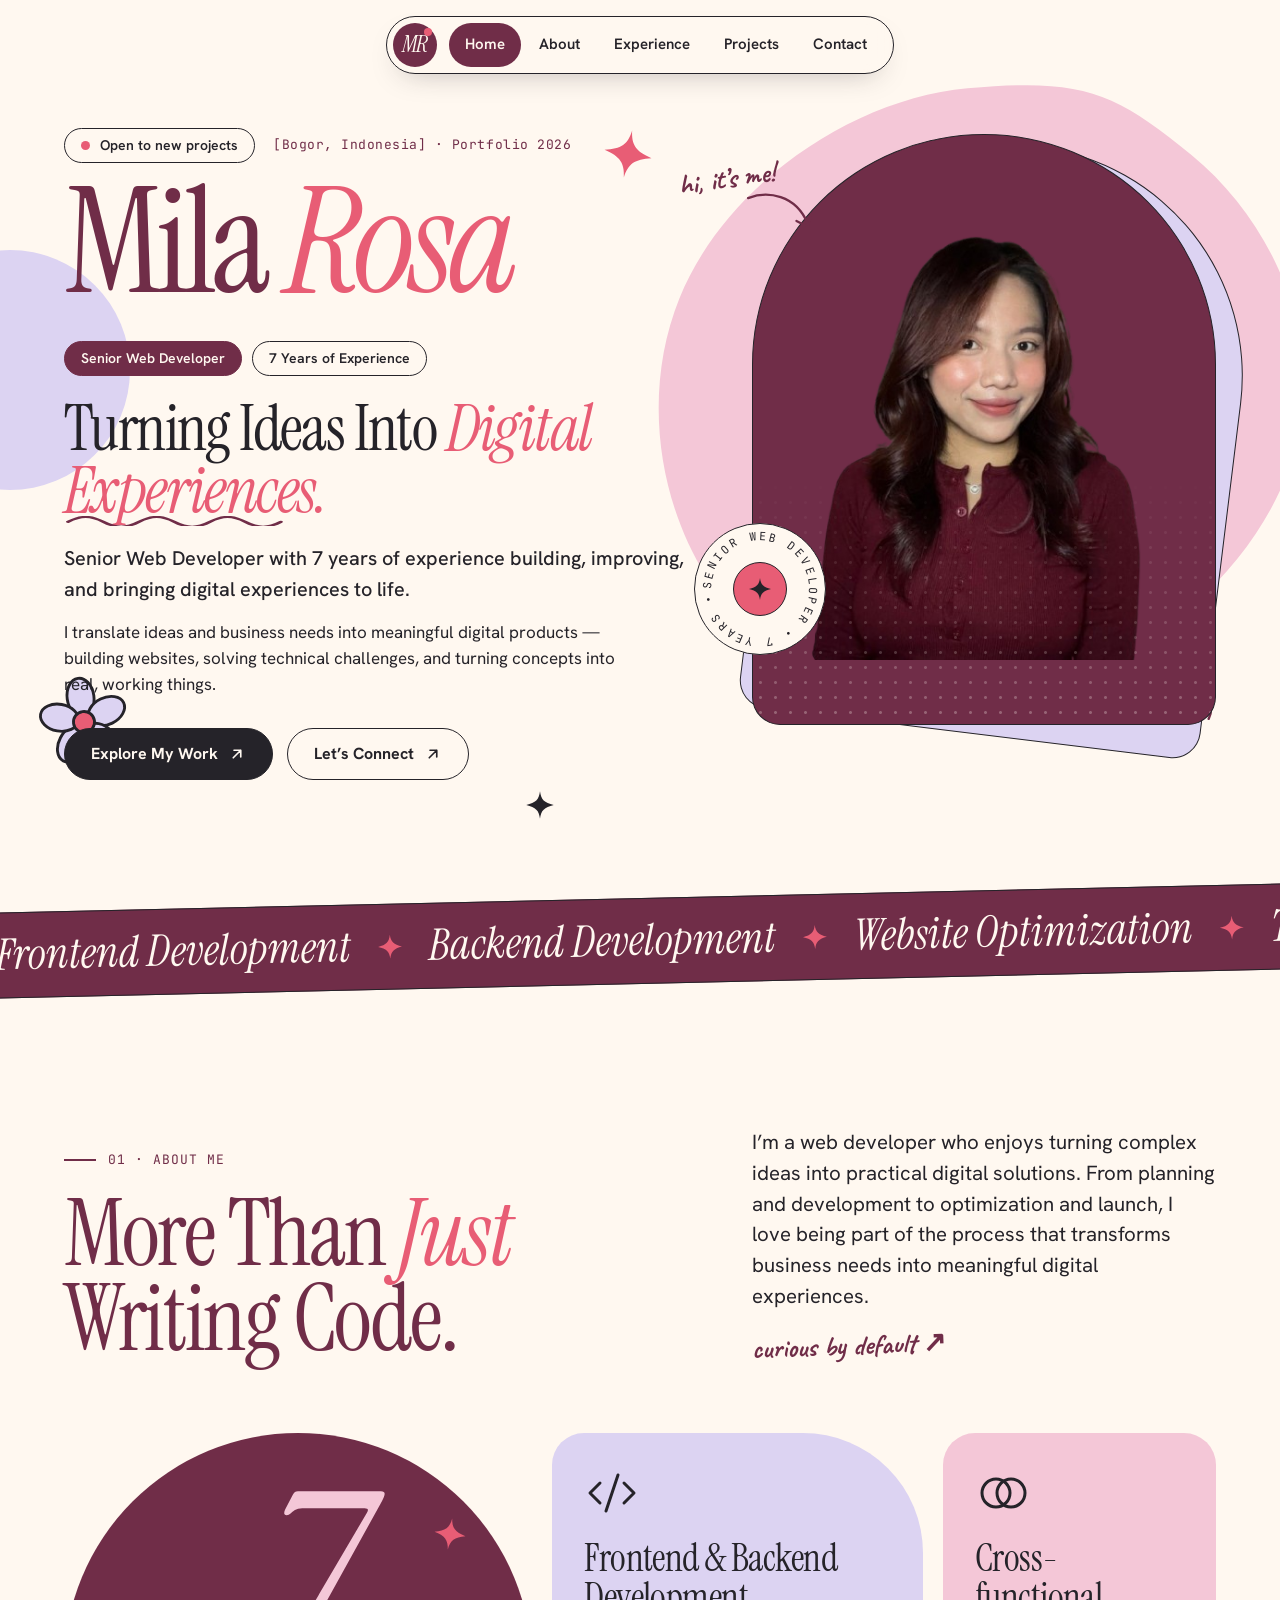
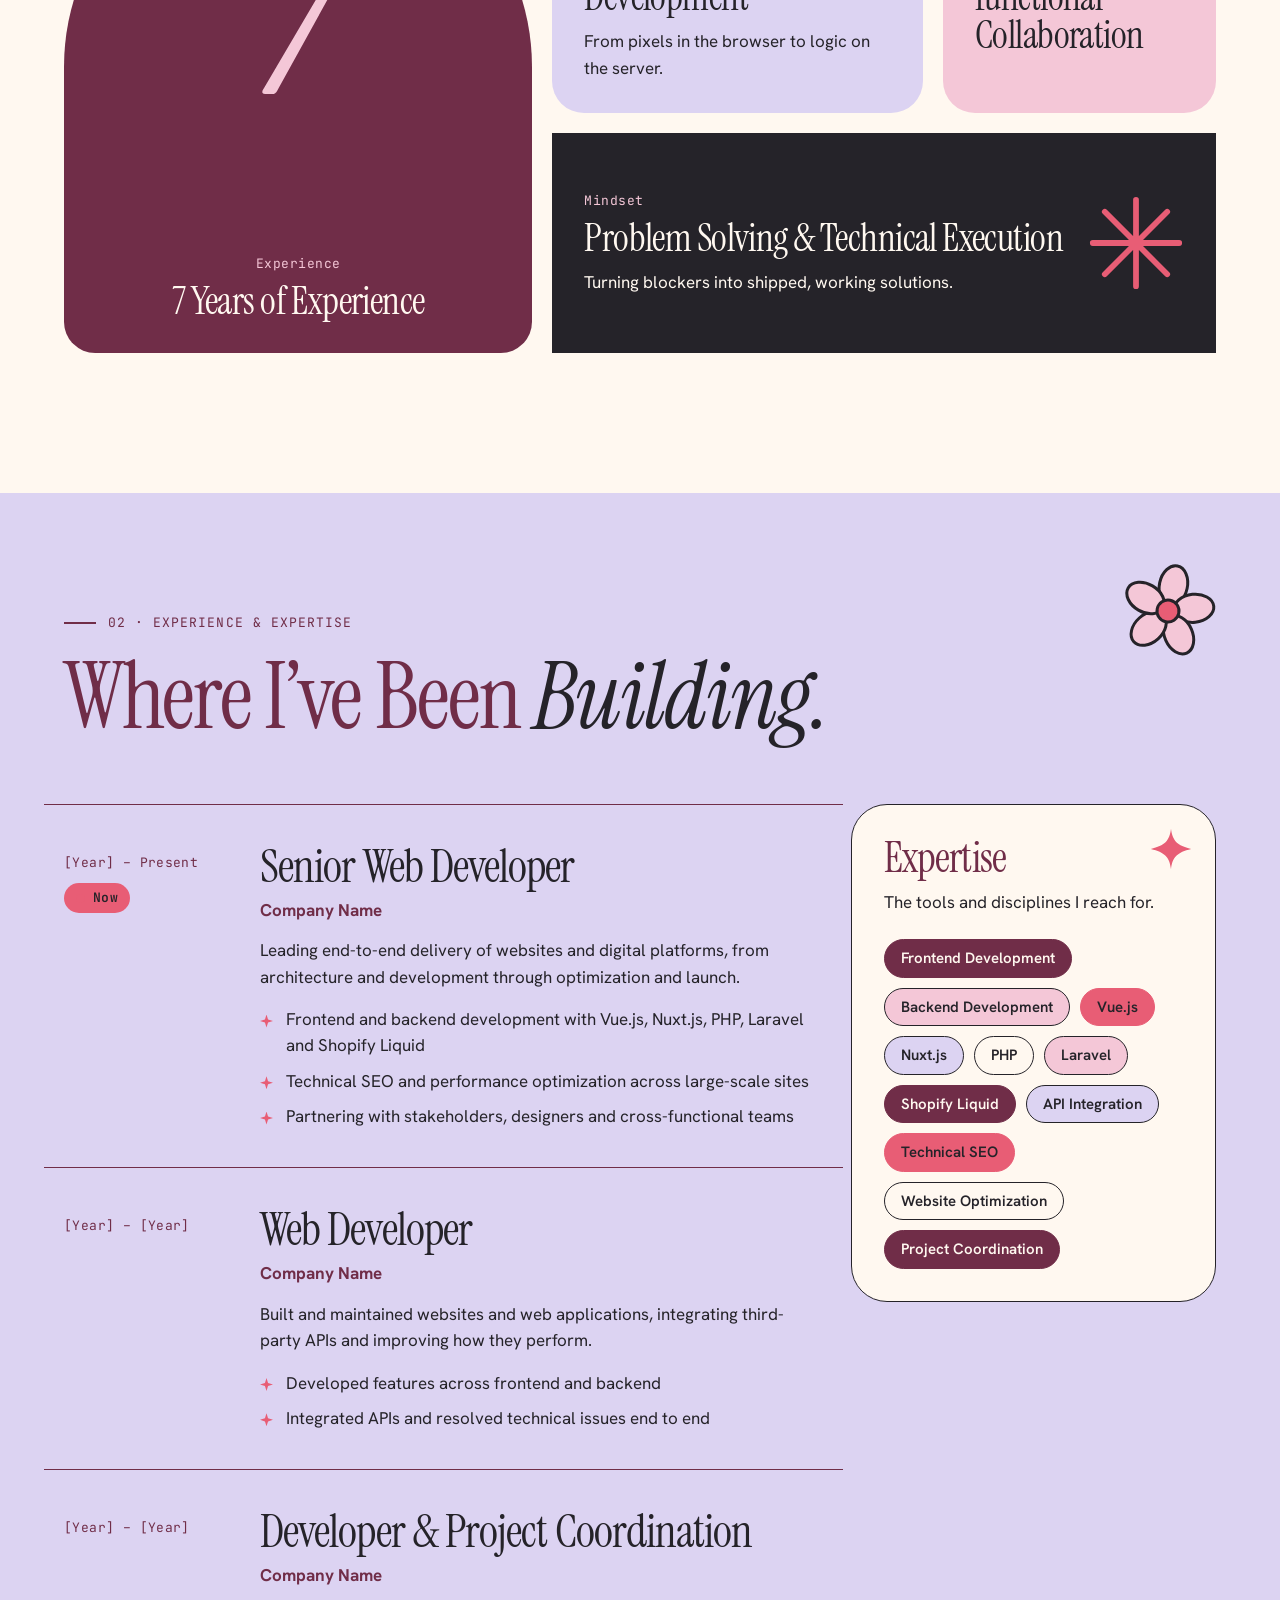
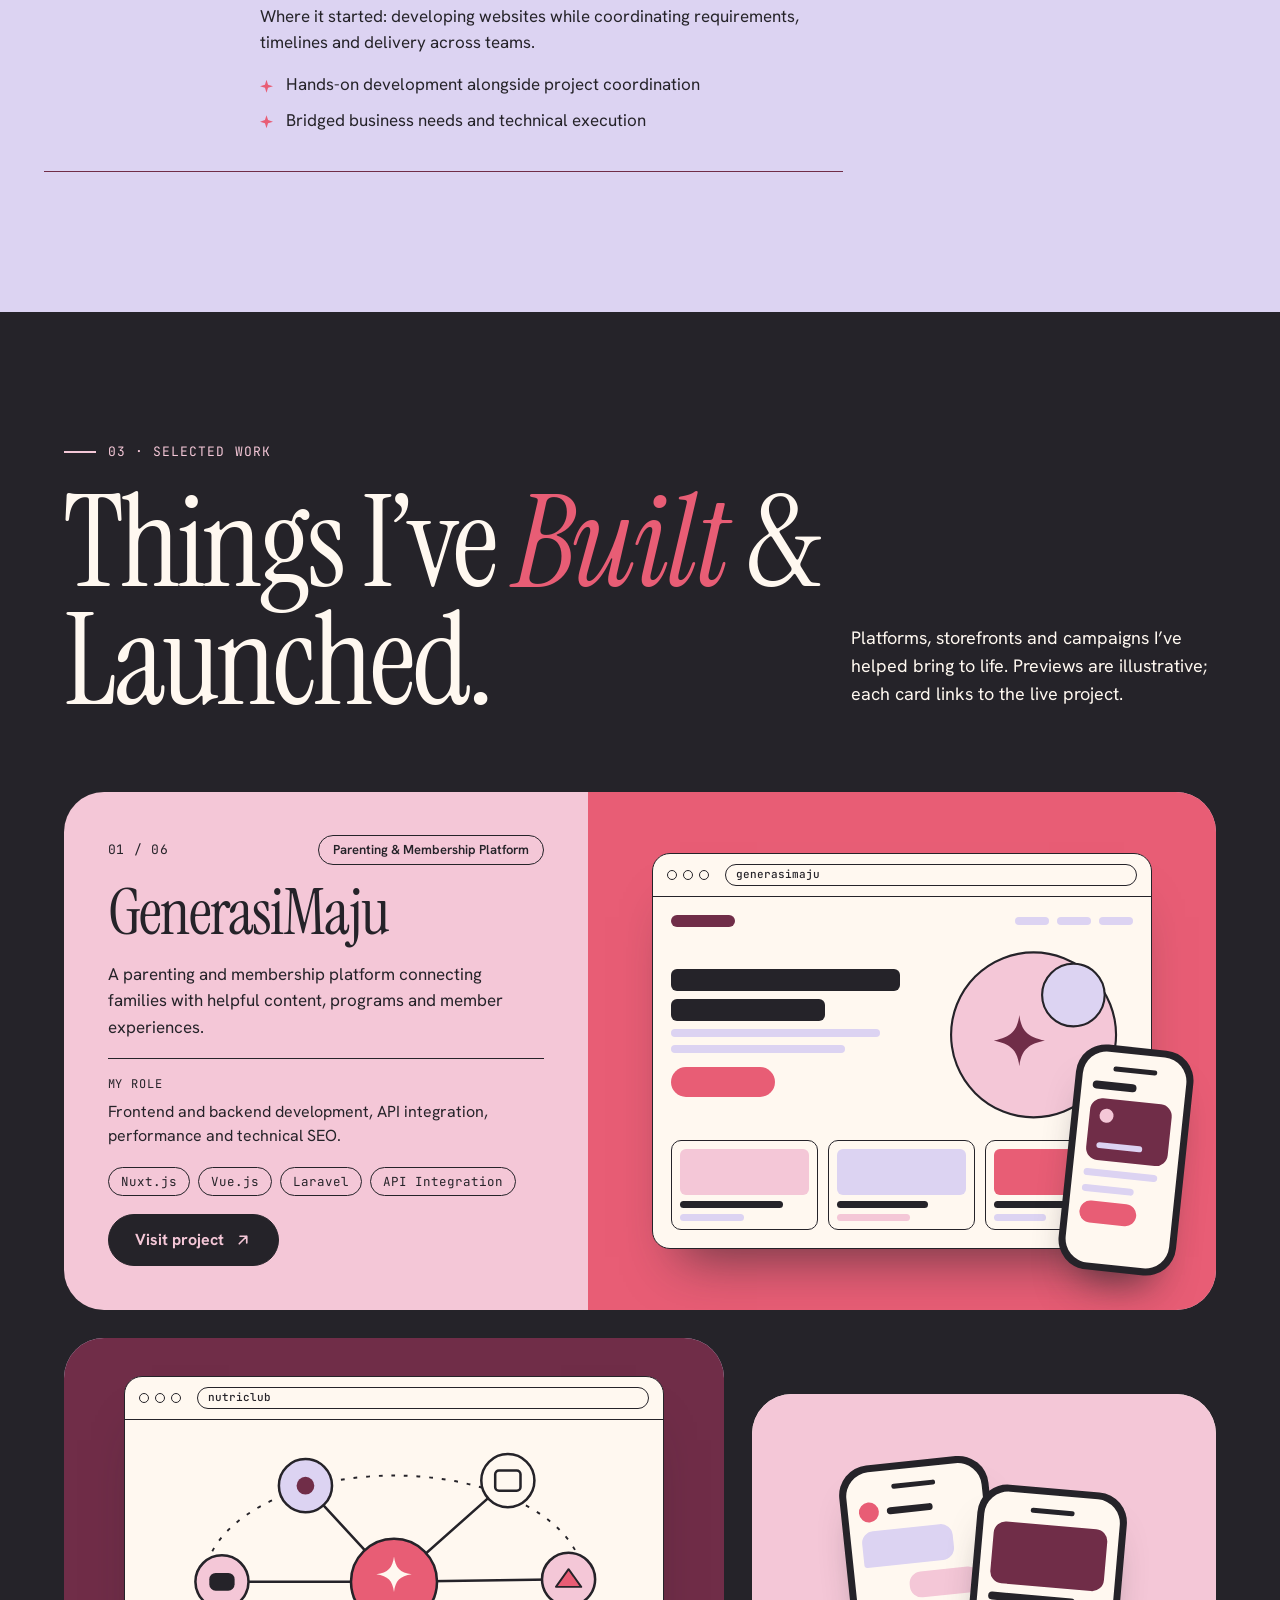
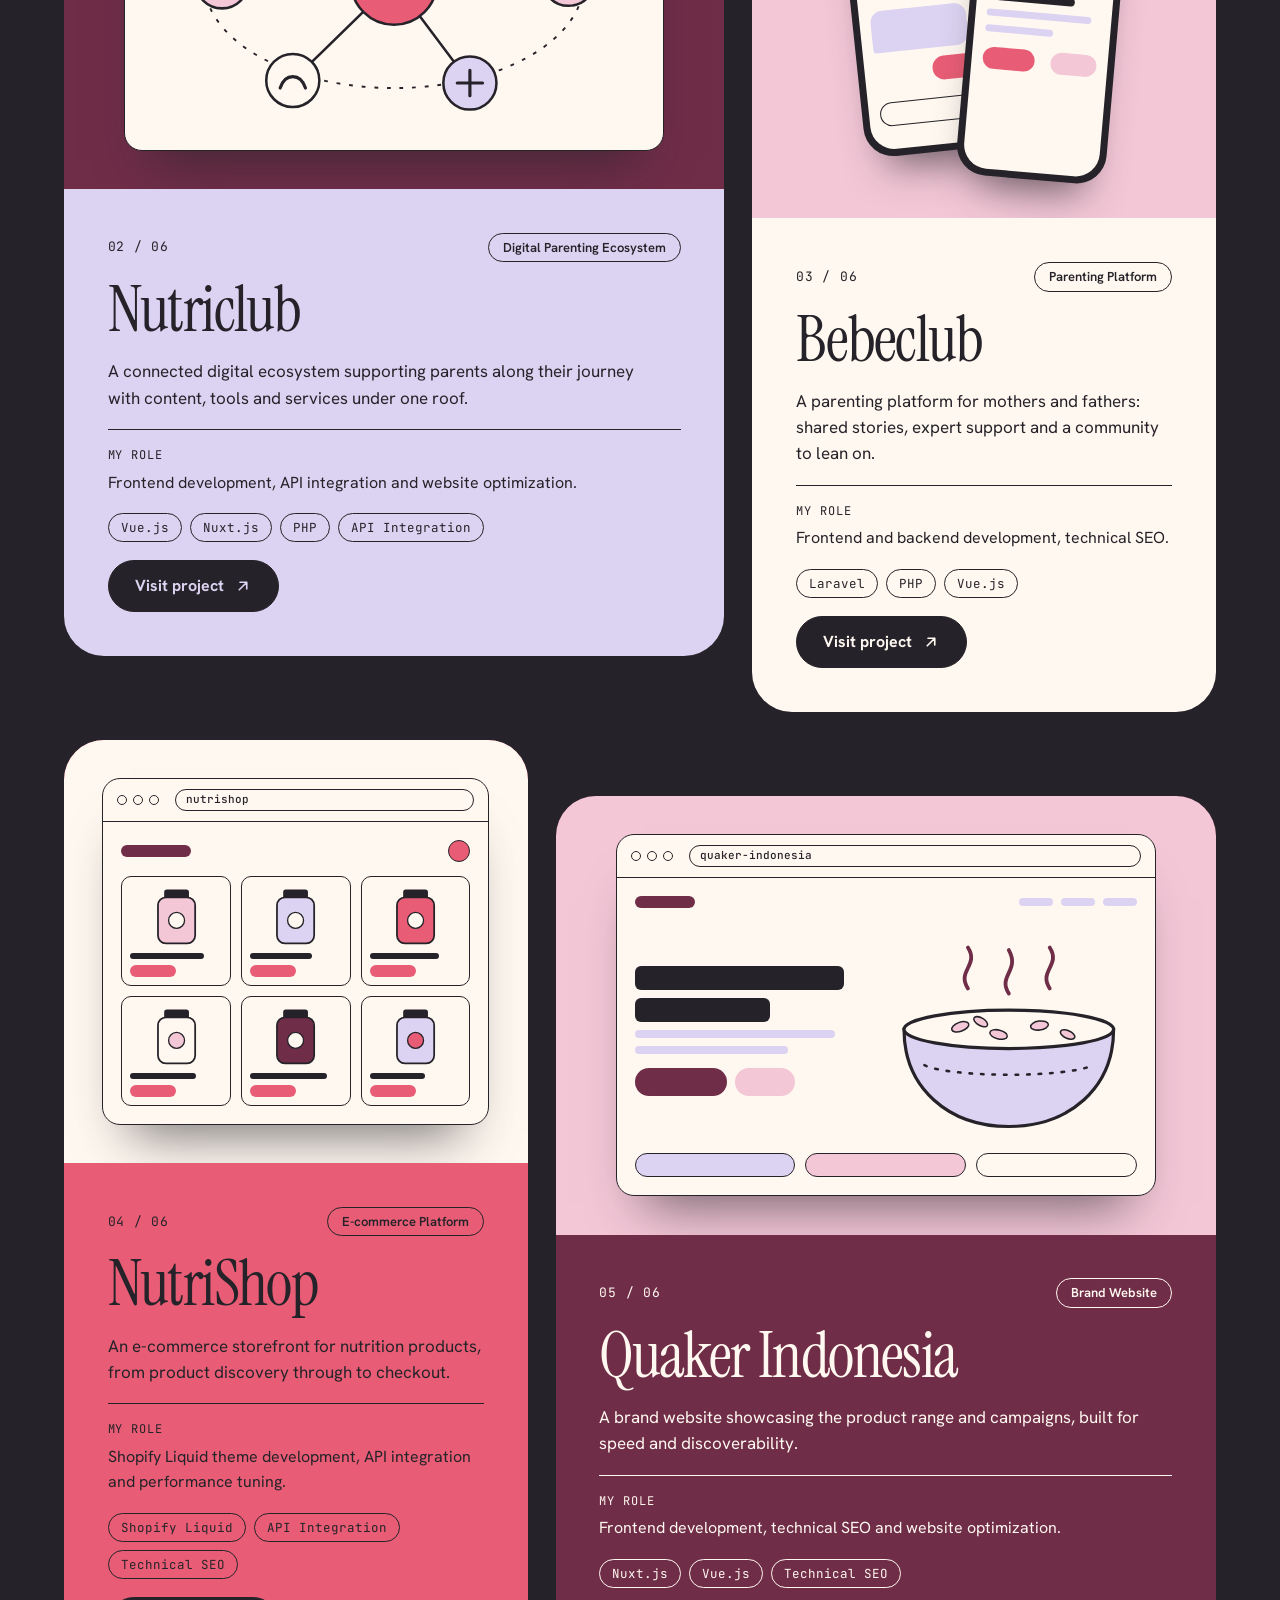
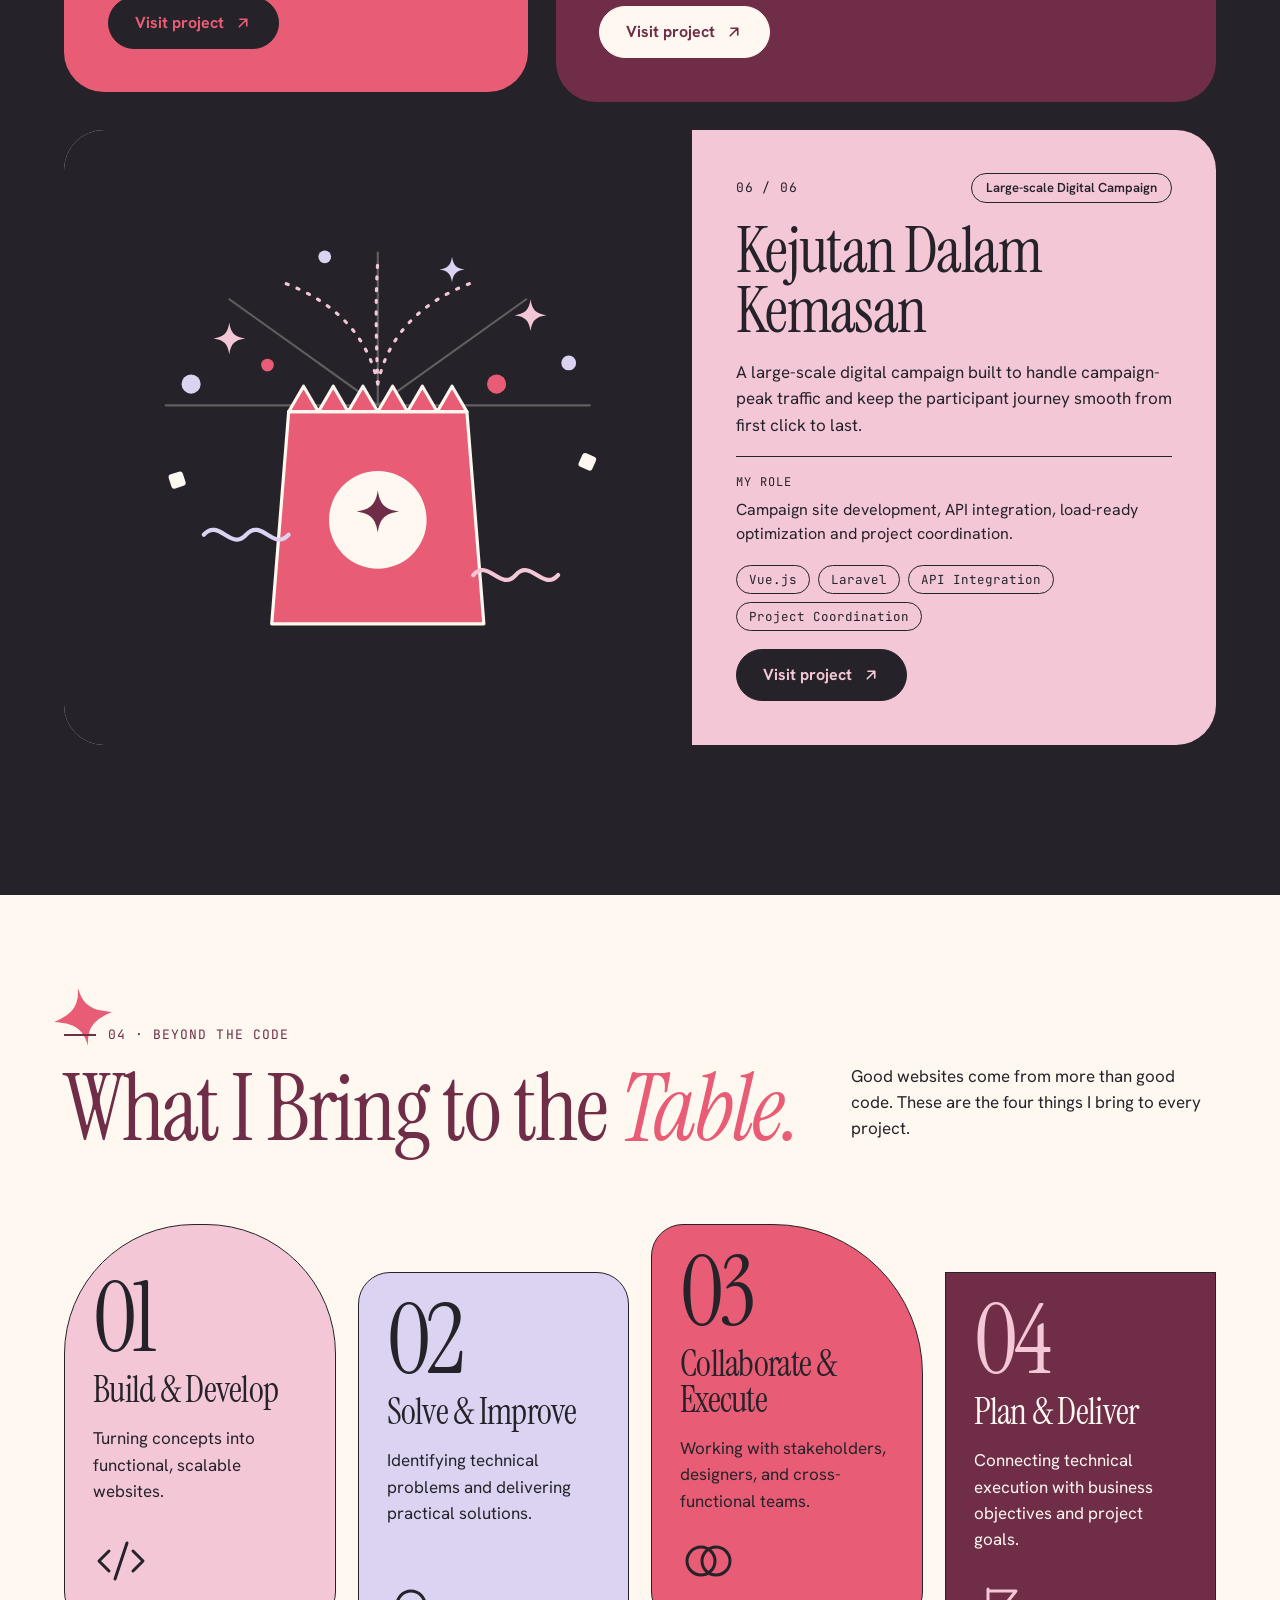
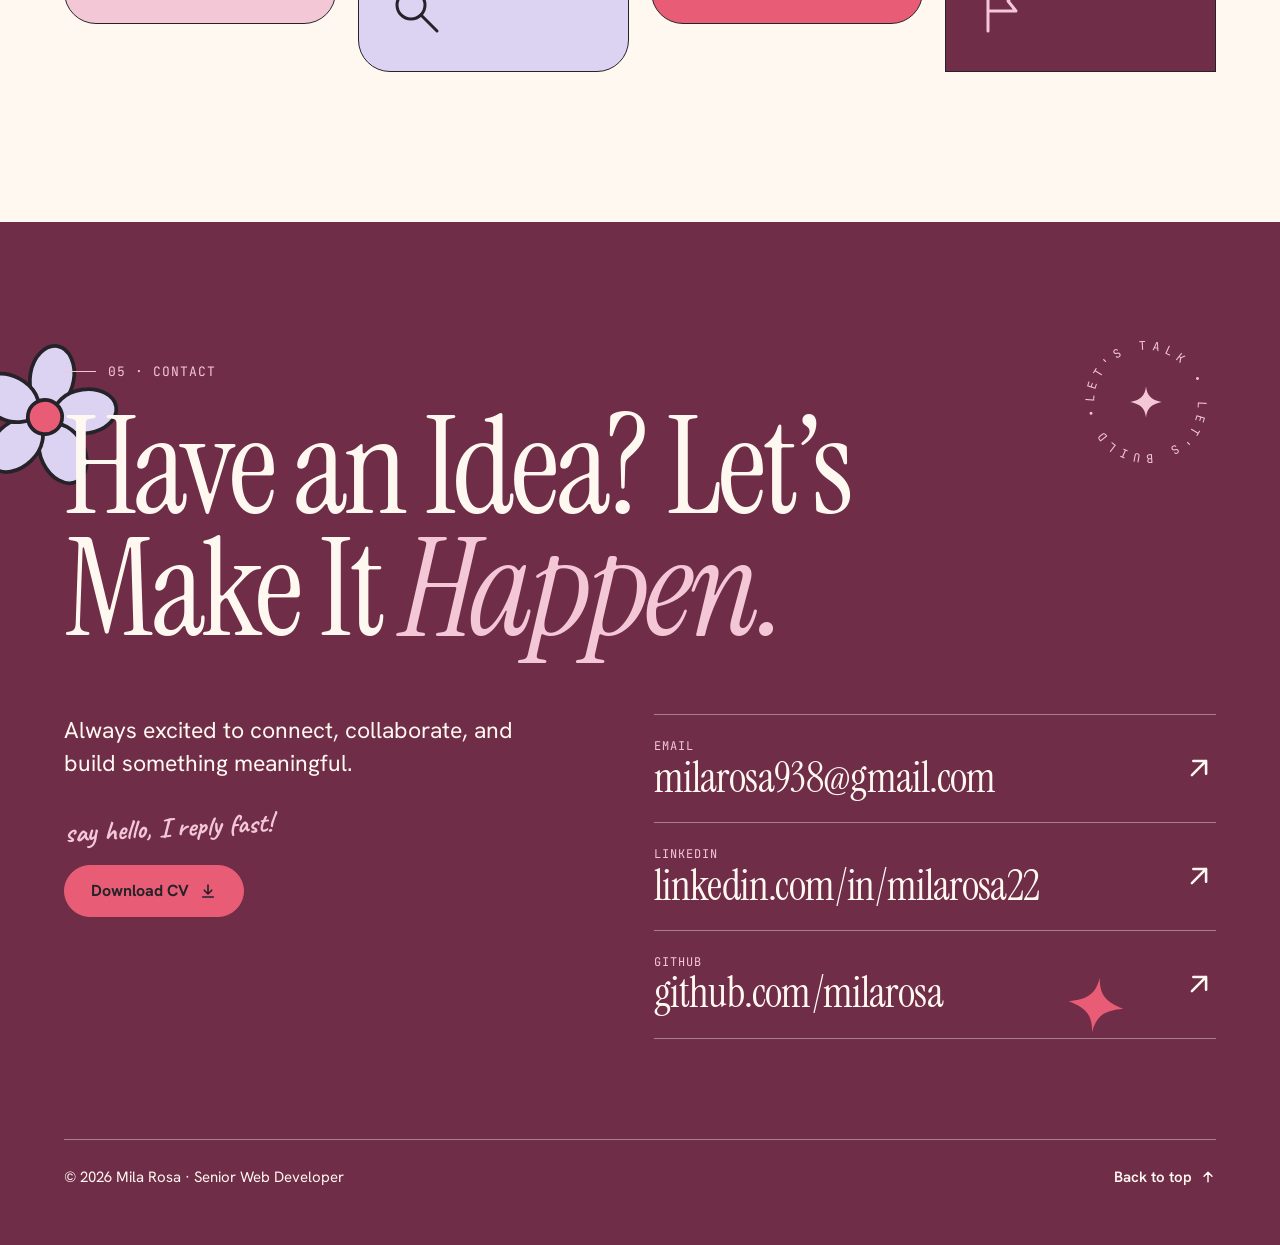
==== index.html @ 8ca44ce0 "rename file" ====
<!doctype html>
<html lang="en">
<head>
<meta charset="utf-8">
<meta name="viewport" content="width=device-width, initial-scale=1">
<title>Mila Rosa — Senior Web Developer Portfolio</title>
<meta name="description" content="Senior Web Developer with 7 years of experience in frontend and backend development, technical SEO and website optimization. Selected work, experience and contact.">
<meta name="author" content="Mila Rosa">
<meta name="theme-color" content="#702D48">
<meta property="og:type" content="website">
<meta property="og:title" content="Mila Rosa — Senior Web Developer">
<meta property="og:description" content="Turning ideas into digital experiences. Seven years of building, improving and launching websites and platforms.">
<meta name="twitter:card" content="summary_large_image">
<script src="./vendor/react.js"></script>
<script src="./vendor/react-dom.js"></script>
<script src="./support.js"></script>
</head>
<body>
<x-dc>
<helmet>
<link rel="icon" type="image/png" href="./images/favicon.png">
<link rel="preconnect" href="https://fonts.googleapis.com">
<link rel="preconnect" href="https://fonts.gstatic.com" crossorigin="">
<link href="https://fonts.googleapis.com/css2?family=Caveat:wght@500;700&amp;family=Hanken+Grotesk:wght@400;500;600;700&amp;family=Instrument+Serif:ital@0;1&amp;family=JetBrains+Mono:wght@400;500&amp;display=swap" rel="stylesheet">
<style>
/* =========================================================
   TOKENS
   ========================================================= */
:root{
  --blush:#F4C7D7; --cream:#FFF8F0; --burgundy:#702D48;
  --lavender:#DCD3F2; --cherry:#E85D75; --charcoal:#252329;
  --serif:'Instrument Serif','Times New Roman',serif;
  --sans:'Hanken Grotesk',system-ui,-apple-system,'Segoe UI',sans-serif;
  --hand:'Caveat','Comic Sans MS',cursive;
  --mono:'JetBrains Mono',ui-monospace,Menlo,Consolas,monospace;
  --pad:clamp(20px,5vw,72px);
  --ease:cubic-bezier(.22,.8,.24,1);
}

/* =========================================================
   BASE
   ========================================================= */
html{scroll-behavior:smooth;background:var(--burgundy)}
body{margin:0;background:var(--burgundy);color:var(--charcoal);font:400 17px/1.55 var(--sans);-webkit-font-smoothing:antialiased;text-rendering:optimizeLegibility}
*,*::before,*::after{box-sizing:border-box}
h1,h2,h3,h4,p,ul,ol,dl,dd,dt,figure{margin:0;padding:0}
h1,h2,h3,h4{font-weight:400;font-size:inherit}
ul,ol{list-style:none}
a{color:inherit;text-decoration:none}
svg{display:block;max-width:100%}
button{font:inherit;color:inherit;background:none;border:0;padding:0;cursor:pointer}
em{font-style:italic}
:focus-visible{outline:3px solid var(--burgundy);outline-offset:3px;border-radius:6px}
.dark :focus-visible{outline-color:var(--blush)}
.proj :focus-visible{outline-color:var(--charcoal)}
.proj.pc5 :focus-visible{outline-color:var(--blush)}
.sr{position:absolute;width:1px;height:1px;overflow:hidden;clip:rect(0 0 0 0);white-space:nowrap}
.skip{position:fixed;left:16px;top:-90px;z-index:200;background:var(--charcoal);color:var(--cream);padding:12px 18px;border-radius:999px;font-weight:600;transition:top .2s}
.skip:focus{top:16px}

.site{position:relative;overflow-x:clip}
.wrap{width:100%;max-width:1320px;margin:0 auto;padding-inline:var(--pad)}
section{position:relative}
.mono{font-family:var(--mono);font-size:13px;letter-spacing:.04em}
.sec-label{display:flex;width:fit-content;align-items:center;gap:12px;font-family:var(--mono);font-size:13px;letter-spacing:.08em;text-transform:uppercase}
.sec-label::before{content:'';width:32px;height:1.5px;background:currentColor}
.display{font-family:var(--serif);font-weight:400;line-height:.92;letter-spacing:-.025em}
.hand{font-family:var(--hand);font-weight:700;font-size:28px;line-height:1}
.d{position:absolute;pointer-events:none}

/* =========================================================
   MOTION  (reveal uses keyframes so it never fights hover transitions)
   ========================================================= */
@keyframes floaty{
  0%,100%{transform:translateY(0) rotate(0deg)}
  50%{transform:translateY(-14px) rotate(6deg)}
}
@keyframes spin{to{transform:rotate(360deg)}}
@keyframes marquee{to{transform:translateX(-50%)}}
@keyframes ping{0%{box-shadow:0 0 0 0 rgba(232,93,117,.55)}100%{box-shadow:0 0 0 12px rgba(232,93,117,0)}}
@keyframes wiggle{0%,100%{transform:rotate(-4deg)}50%{transform:rotate(4deg)}}
@keyframes reveal-up{from{opacity:0;translate:0 30px}to{opacity:1;translate:0 0}}
@keyframes reveal-left{from{opacity:0;translate:-40px 0}to{opacity:1;translate:0 0}}
@keyframes reveal-right{from{opacity:0;translate:40px 0}to{opacity:1;translate:0 0}}
@keyframes reveal-scale{from{opacity:0;scale:.92}to{opacity:1;scale:1}}
.float{animation:floaty 7s ease-in-out infinite}
.spin{animation:spin 24s linear infinite}
.wiggle{animation:wiggle 5s ease-in-out infinite}

.js [data-reveal]:not(.in){opacity:0}
[data-reveal].in{animation:reveal-up .95s var(--ease) both}
[data-reveal="left"].in{animation-name:reveal-left}
[data-reveal="right"].in{animation-name:reveal-right}
[data-reveal="scale"].in{animation-name:reveal-scale}
.rd80.in{animation-delay:80ms}
.rd100.in{animation-delay:100ms}
.rd120.in{animation-delay:120ms}
.rd140.in{animation-delay:140ms}
.rd160.in{animation-delay:160ms}
.rd200.in{animation-delay:200ms}
.rd220.in{animation-delay:220ms}
.rd280.in{animation-delay:280ms}
.rd300.in{animation-delay:300ms}
.rd330.in{animation-delay:330ms}
.rd390.in{animation-delay:390ms}

/* =========================================================
   NAVIGATION
   ========================================================= */
.nav-wrap{position:fixed;top:16px;left:0;right:0;z-index:60;display:flex;justify-content:center;padding-inline:16px;pointer-events:none}
.nav{pointer-events:auto;position:relative;display:flex;align-items:center;gap:6px;padding:6px;border-radius:999px;background:rgba(255,248,240,.88);-webkit-backdrop-filter:blur(14px);backdrop-filter:blur(14px);border:1.5px solid var(--charcoal);box-shadow:0 12px 30px -16px rgba(37,35,41,.35);transition:box-shadow .35s var(--ease)}
.nav-wrap.scrolled .nav{box-shadow:0 18px 40px -14px rgba(37,35,41,.5)}
.logo{position:relative;width:44px;height:44px;border-radius:50%;background:var(--burgundy);color:var(--cream);display:grid;place-items:center;font-family:var(--serif);font-style:italic;font-size:23px;letter-spacing:-.03em;transition:transform .45s var(--ease)}
.logo:hover{transform:rotate(-14deg) scale(1.08)}
.logo::after{content:'';position:absolute;top:5px;right:5px;width:8px;height:8px;border-radius:50%;background:var(--cherry)}
.nav-links{display:flex;gap:2px;margin:0 4px 0 6px}
.nav-links a{display:block;padding:10px 16px;border-radius:999px;font-size:15px;font-weight:600;transition:background .25s,color .25s}
.nav-links a:hover{background:var(--blush)}
.nav-links a.active{background:var(--burgundy);color:var(--cream)}
.nav-toggle{display:none;width:44px;height:44px;border-radius:50%;background:var(--charcoal);align-items:center;justify-content:center;flex-direction:column;gap:5px}
.nav-toggle i{display:block;width:18px;height:2px;border-radius:2px;background:var(--cream);transition:transform .3s var(--ease),opacity .2s}
.nav.open .nav-toggle i:nth-child(1){transform:translateY(7px) rotate(45deg)}
.nav.open .nav-toggle i:nth-child(2){opacity:0}
.nav.open .nav-toggle i:nth-child(3){transform:translateY(-7px) rotate(-45deg)}

/* =========================================================
   BUTTONS · PILLS · TAGS
   ========================================================= */
.btn{position:relative;display:inline-flex;align-items:center;gap:10px;padding:16px 26px;border-radius:999px;font-weight:700;font-size:16px;line-height:1;border:1.5px solid var(--charcoal);transition:transform .35s var(--ease),background .3s,color .3s,box-shadow .35s var(--ease),border-color .3s}
.btn svg{width:18px;height:18px;transition:transform .35s var(--ease)}
.btn:hover svg{transform:translate(3px,-3px)}
.btn-primary{background:var(--charcoal);color:var(--cream)}
.btn-primary:hover{background:var(--burgundy);border-color:var(--burgundy);transform:translateY(-3px);box-shadow:0 16px 26px -14px rgba(112,45,72,.7)}
.btn-ghost{background:transparent;color:var(--charcoal)}
.btn-ghost:hover{background:var(--blush);transform:translateY(-3px)}
.btn-cherry{background:var(--cherry);border-color:var(--cherry);color:var(--charcoal)}
.btn-cherry:hover{background:var(--blush);border-color:var(--blush);transform:translateY(-3px)}
.pill{display:inline-flex;align-items:center;gap:10px;padding:8px 16px;border-radius:999px;font-size:14px;font-weight:600;line-height:1.2;border:1.5px solid currentColor}
.pill-solid{background:var(--burgundy);border-color:var(--burgundy);color:var(--cream)}
.pill-cream{background:var(--cream);border-color:var(--charcoal);color:var(--charcoal)}
.ping{width:9px;height:9px;border-radius:50%;background:var(--cherry);animation:ping 1.8s ease-out infinite}

/* =========================================================
   HERO
   ========================================================= */
.hero{background:var(--cream);padding:128px 0 84px;overflow:hidden}
.hero-grid{position:relative;z-index:2;display:grid;grid-template-columns:repeat(12,minmax(0,1fr));column-gap:28px;align-items:start}
.hero-meta{grid-column:1/8;grid-row:1;display:flex;flex-wrap:wrap;align-items:center;gap:12px 18px;color:var(--burgundy)}
.masthead{grid-column:1/8;grid-row:2;position:relative;margin-top:14px;font-family:var(--serif);font-size:clamp(76px,11.6vw,172px);line-height:.88;letter-spacing:-.035em;color:var(--burgundy)}
.masthead em{color:var(--cherry)}
.hero-copy{grid-column:1/8;grid-row:3;margin-top:34px}
.badges{display:flex;flex-wrap:wrap;gap:10px}
.h-hero{margin:22px 0 22px;font-family:var(--serif);font-size:clamp(42px,5vw,74px);line-height:.96;letter-spacing:-.025em;color:var(--charcoal)}
.h-hero em{color:var(--cherry)}
.h-hero .u{position:relative;display:inline-block}
.h-hero .squig{position:absolute;left:0;bottom:-.08em;width:100%;height:.16em;color:var(--burgundy)}
.lead{max-width:33em;font-size:clamp(18px,1.55vw,21px);font-weight:500}
.intro{max-width:34em;margin-top:14px}
.cta{display:flex;flex-wrap:wrap;gap:14px;margin-top:30px}
.hero-bg{position:absolute;inset:0;z-index:1;pointer-events:none}
.blob{position:absolute;right:-5%;top:64px;width:min(56vw,780px);fill:var(--blush)}
.ring{position:absolute;left:-110px;top:250px;width:240px;height:240px;border-radius:50%;background:var(--lavender)}

.portrait{grid-column:8/13;grid-row:1/span 4;position:relative;margin-top:6px}
.arch{aspect-ratio:4/5.1;border-radius:50% 50% 28px 28px / 39% 39% 28px 28px;border:1.5px solid var(--charcoal)}
.arch-back{position:absolute;inset:0;background:var(--lavender);transform:rotate(7deg) translate(20px,8px)}
.arch-front{position:relative;background:var(--burgundy);overflow:hidden}
.arch-front .fig{position:absolute;inset:0;width:100%;height:100%;object-fit: contain;}
.arch-front::after{content:'';position:absolute;inset:0;color:var(--cream);opacity:.28;background-image:radial-gradient(currentColor 1.2px,transparent 1.7px);background-size:15px 15px;-webkit-mask-image:linear-gradient(to top,#000 0,transparent 42%);mask-image:linear-gradient(to top,#000 0,transparent 42%)}
.ph-label{position:absolute;z-index:2;left:50%;top:11%;transform:translateX(-50%);white-space:nowrap;padding:6px 12px;border:1.5px dashed var(--cream);border-radius:999px;font-family:var(--mono);font-size:12px;color:var(--cream)}
.badge-spin{position:absolute;z-index:3;left:-58px;bottom:70px;width:132px;height:132px;display:grid;place-items:center}
.badge-bg{position:absolute;inset:0;border-radius:50%;background:var(--cream);border:1.5px solid var(--charcoal)}
.badge-spin svg.t{position:absolute;inset:0;width:100%;height:100%;fill:var(--charcoal);font-family:var(--mono);font-size:12px;letter-spacing:.05em}
.badge-spin .core{position:relative;width:54px;height:54px;border-radius:50%;background:var(--cherry);border:1.5px solid var(--charcoal);display:grid;place-items:center}
.note{position:absolute;z-index:3;left:-70px;top:28px;color:var(--burgundy);rotate:-8deg}
.note svg{width:70px;height:54px;margin:2px 0 0 62px;color:var(--burgundy)}

/* marquee band */
.band{background:var(--cream);padding:34px 0;overflow:hidden}
.band-inner{background:var(--burgundy);color:var(--cream);padding:20px 0;transform:rotate(-1.3deg);margin-inline:-30px;overflow:hidden;border-block:1.5px solid var(--charcoal)}
.mq{display:flex;width:max-content;animation:marquee 40s linear infinite}
.mq-set{display:flex;align-items:center;flex:none}
.mq-set span{font-family:var(--serif);font-style:italic;font-size:clamp(28px,3.4vw,46px);line-height:1;white-space:nowrap;padding-inline:26px}
.mq-set svg{width:26px;height:26px;color:var(--cherry);flex:none}

/* =========================================================
   ABOUT
   ========================================================= */
.about{background:var(--cream);padding:110px 0 140px}
.head-grid{display:grid;grid-template-columns:repeat(12,minmax(0,1fr));gap:28px;align-items:end}
.about-title{grid-column:1/8;font-size:clamp(54px,7.2vw,108px);color:var(--burgundy)}
.about-title em{color:var(--cherry)}
.about-intro{grid-column:8/13;font-size:clamp(18px,1.6vw,22px);line-height:1.5;padding-bottom:6px}
.about-note{display:block;margin-top:16px;color:var(--burgundy);rotate:-2deg}
.bento{margin-top:72px;display:grid;grid-template-columns:repeat(12,minmax(0,1fr));gap:20px}
.tile{position:relative;overflow:hidden;padding:32px;transition:transform .55s var(--ease)}
.tile:hover{transform:translateY(-6px) rotate(-.6deg)}
.tile .mono{display:block}
.tile h3{font-family:var(--serif);font-size:clamp(32px,3vw,44px);line-height:1;letter-spacing:-.015em}
.tile p{margin-top:12px;max-width:26em}
.t-years{grid-column:span 5;grid-row:span 2;min-height:460px;display:flex;flex-direction:column;justify-content:space-between;align-items:center;text-align:center;background:var(--burgundy);color:var(--cream);border-radius:240px 240px 32px 32px;padding-top:56px}
.t-years .big{font-family:var(--serif);font-style:italic;font-size:clamp(190px,22vw,300px);line-height:.78;letter-spacing:-.05em;color:var(--blush)}
.t-code{grid-column:span 4;background:var(--lavender);border-radius:32px 120px 32px 32px;min-height:220px}
.t-team{grid-column:span 3;background:var(--blush);border-radius:32px;min-height:220px}
.t-solve{grid-column:span 7;background:var(--charcoal);color:var(--cream);border-radius:0;min-height:220px;display:grid;grid-template-columns:1fr auto;gap:20px;align-items:center}
.t-solve .mono{color:var(--blush)}
.tile .ico{width:56px;height:56px;margin-bottom:18px}

/* =========================================================
   EXPERIENCE
   ========================================================= */
.exp{background:var(--lavender);padding:120px 0 140px;overflow-x:clip}
.exp-title{grid-column:1/10;font-size:clamp(54px,7.2vw,108px);color:var(--burgundy)}
.exp-title em{color:var(--charcoal)}
.exp-grid{display:grid;grid-template-columns:repeat(12,minmax(0,1fr));gap:28px;margin-top:64px;align-items:start}
.timeline{grid-column:1/9}
.t-row{position:relative;display:grid;grid-template-columns:168px minmax(0,1fr);gap:28px;padding:38px 20px;margin-inline:-20px;border-top:1.5px solid var(--burgundy);transition:background .4s var(--ease)}
.t-row:last-child{border-bottom:1.5px solid var(--burgundy)}
.t-row:hover{background:rgba(255,248,240,.55)}
.t-when{font-family:var(--mono);font-size:13px;letter-spacing:.03em;color:var(--burgundy);padding-top:10px;display:flex;flex-direction:column;gap:10px;align-items:flex-start}
.now{display:inline-flex;align-items:center;gap:8px;padding:5px 12px;border-radius:999px;background:var(--cherry);color:var(--charcoal);font-weight:600}
.t-role{font-family:var(--serif);font-size:clamp(34px,3.6vw,52px);line-height:1;letter-spacing:-.02em;color:var(--charcoal)}
.t-co{margin-top:8px;font-weight:700;color:var(--burgundy)}
.t-desc{margin-top:14px;max-width:36em}
.t-list{margin-top:16px;display:grid;gap:9px}
.t-list li{position:relative;padding-left:26px}
.t-list li::before{content:'';position:absolute;left:0;top:.5em;width:13px;height:13px;background:var(--cherry);clip-path:polygon(50% 0,62% 38%,100% 50%,62% 62%,50% 100%,38% 62%,0 50%,38% 38%)}
.expertise{grid-column:9/13;position:sticky;top:110px;background:var(--cream);border:1.5px solid var(--charcoal);border-radius:36px;padding:32px;overflow:hidden}
.expertise h3{font-family:var(--serif);font-size:42px;line-height:1;letter-spacing:-.02em;color:var(--burgundy)}
.expertise > p{margin-top:10px}
.tags{display:flex;flex-wrap:wrap;gap:10px;margin-top:24px}
.tag{display:inline-block;padding:10px 16px;border-radius:999px;font-size:15px;font-weight:600;line-height:1.1;border:1.5px solid var(--charcoal);transition:transform .35s var(--ease)}
.tag:hover{transform:translateY(-3px) rotate(-2.5deg)}
.tg1{background:var(--burgundy);border-color:var(--burgundy);color:var(--cream)}
.tg2{background:var(--blush)}
.tg3{background:var(--lavender)}
.tg4{background:var(--cherry);border-color:var(--cherry)}
.tg5{background:transparent}

/* =========================================================
   PROJECTS
   ========================================================= */
.work{background:var(--charcoal);color:var(--cream);padding:130px 0 150px}
.work .sec-label{color:var(--blush)}
.work-title{grid-column:1/9;font-size:clamp(64px,10vw,156px)}
.work-title em{color:var(--cherry)}
.work-sub{grid-column:9/13;font-size:18px;padding-bottom:12px}
.proj-grid{margin-top:72px;display:grid;grid-template-columns:repeat(12,minmax(0,1fr));gap:28px;align-items:start}
.pw{grid-column:span 6}
.pw.f{grid-column:1/-1}
.pw.w7{grid-column:span 7}
.pw.w5{grid-column:span 5}
.pw.drop{margin-top:56px}
.pc1{--bg:var(--blush);--fg:var(--charcoal);--mbg:var(--cherry)}
.pc2{--bg:var(--lavender);--fg:var(--charcoal);--mbg:var(--burgundy)}
.pc3{--bg:var(--cream);--fg:var(--charcoal);--mbg:var(--blush)}
.pc4{--bg:var(--cherry);--fg:var(--charcoal);--mbg:var(--cream)}
.pc5{--bg:var(--burgundy);--fg:var(--cream);--mbg:var(--blush)}
.pc6{--bg:var(--blush);--fg:var(--charcoal);--mbg:var(--charcoal)}
.proj{position:relative;display:grid;background:var(--bg);color:var(--fg);border-radius:40px;overflow:hidden;transition:transform .6s var(--ease),box-shadow .6s var(--ease)}
.proj:hover{transform:translateY(-8px);box-shadow:0 44px 64px -34px rgba(0,0,0,.75)}
.proj.feature{grid-template-columns:minmax(0,5fr) minmax(0,6fr)}
.proj.feature.rev{grid-template-columns:minmax(0,6fr) minmax(0,5fr)}
.proj.feature.rev .proj-media{order:-1}
.proj.stack{grid-template-rows:auto 1fr}
.proj-media{position:relative;display:grid;overflow:hidden;background:var(--mbg);min-height:360px}
.proj.feature .proj-media{min-height:480px}
.mock{position:relative;display:grid;place-items:center;padding:clamp(22px,3vw,42px);transition:transform 1s var(--ease)}
.proj:hover .mock{transform:scale(1.045)}
.proj-body{display:flex;flex-direction:column;gap:18px;padding:clamp(28px,3.4vw,48px)}
.proj-top{display:flex;align-items:center;justify-content:space-between;gap:12px;flex-wrap:wrap}
.proj-num{font-family:var(--mono);font-size:13px;letter-spacing:.06em}
.proj-cat{font-size:13px;padding:6px 14px}
.proj-title{font-family:var(--serif);font-size:clamp(44px,5vw,80px);line-height:.94;letter-spacing:-.025em}
.proj-desc{font-size:17px;max-width:32em}
.proj-role{display:grid;gap:6px;padding-top:16px;border-top:1.5px solid currentColor}
.proj-role dt{font-family:var(--mono);font-size:12px;letter-spacing:.08em;text-transform:uppercase}
.proj-role dd{font-size:16px}
.stack-list{display:flex;flex-wrap:wrap;gap:8px}
.stack-list li{font-family:var(--mono);font-size:12.5px;padding:6px 12px;border-radius:999px;border:1.5px solid currentColor;line-height:1.2}
.proj .btn{align-self:flex-start;margin-top:auto;background:var(--fg);border-color:var(--fg);color:var(--bg)}
.proj .btn:hover{transform:translateY(-3px) scale(1.03)}

/* mockup parts (drawn with CSS/SVG, swap for real screenshots any time) */
.browser{position:relative;width:100%;max-width:520px;background:var(--cream);border:1.5px solid var(--charcoal);border-radius:18px;overflow:hidden;box-shadow:0 36px 50px -28px rgba(37,35,41,.65);color:var(--charcoal)}
.bar{display:flex;align-items:center;gap:6px;padding:10px 14px;border-bottom:1.5px solid var(--charcoal)}
.bar i{display:block;width:10px;height:10px;border-radius:50%;border:1.5px solid var(--charcoal)}
.bar span{flex:1;margin-left:10px;height:22px;border-radius:999px;border:1.5px solid var(--charcoal);padding:0 10px;font:500 11px/19px var(--mono);overflow:hidden;white-space:nowrap}
.scr{display:grid;gap:14px;padding:18px;min-height:210px}
.b{display:block;flex:none;border-radius:6px;height:10px;width:100%;background:var(--charcoal)}
.pb{border-radius:999px}
.m-row{display:flex;align-items:center;justify-content:space-between;gap:8px}
.m-split{display:grid;grid-template-columns:1.25fr 1fr;gap:14px;align-items:center}
.m-col{display:grid;gap:8px}
.m-grid3{display:grid;grid-template-columns:repeat(3,minmax(0,1fr));gap:10px}
.m-card{display:grid;gap:6px;padding:8px;border:1.5px solid var(--charcoal);border-radius:10px;background:var(--cream)}
.m-card svg{width:58%;margin-inline:auto}
.phone{position:relative;width:150px;height:292px;flex:none;padding:7px;border-radius:30px;background:var(--charcoal);box-shadow:0 30px 40px -22px rgba(37,35,41,.7)}
.phone-scr{height:100%;display:grid;align-content:start;gap:9px;padding:14px 11px;border-radius:24px;background:var(--cream)}
.phone-scr::before{content:'';display:block;width:44px;height:5px;border-radius:5px;background:var(--charcoal);margin:0 auto 2px}
.duo{display:flex;align-items:center}

/* =========================================================
   WHAT I BRING
   ========================================================= */
.bring{background:var(--cream);padding:130px 0 150px;overflow:hidden}
.bring-title{grid-column:1/9;font-size:clamp(54px,7.2vw,108px);color:var(--burgundy)}
.bring-title em{color:var(--cherry)}
.bring-sub{grid-column:9/13;padding-bottom:10px}
.bring-grid{margin-top:72px;display:grid;grid-template-columns:repeat(4,minmax(0,1fr));gap:22px;align-items:start}
.bring-grid > li:nth-child(2),.bring-grid > li:nth-child(4){margin-top:48px}
.b-card{position:relative;min-height:400px;display:flex;flex-direction:column;gap:16px;padding:30px 28px 34px;border:1.5px solid var(--charcoal);transition:transform .55s var(--ease),box-shadow .55s var(--ease)}
.b-card:hover{transform:translateY(-8px) rotate(-1.2deg);box-shadow:0 28px 40px -26px rgba(37,35,41,.55)}
.b-card .num{font-family:var(--serif);font-size:96px;line-height:.8;letter-spacing:-.04em}
.b-card h3{font-family:var(--serif);font-size:clamp(32px,2.8vw,42px);line-height:1;letter-spacing:-.02em}
.b-card .ico{width:56px;height:56px;margin-top:auto}
.bc1{background:var(--blush);border-radius:130px 130px 32px 32px;padding-top:56px}
.bc2{background:var(--lavender);border-radius:32px}
.bc3{background:var(--cherry);border-radius:32px 150px 32px 32px}
.bc4{background:var(--burgundy);color:var(--cream);border-radius:0}
.bc4 .num{color:var(--blush)}

/* =========================================================
   CONTACT
   ========================================================= */
.contact{background:var(--burgundy);color:var(--cream);padding:140px 0 56px;overflow:hidden}
.contact .sec-label{color:var(--blush)}
.contact-title{position:relative;z-index:2;margin-top:24px;font-size:clamp(64px,10.6vw,176px);line-height:.9;max-width:6.6em}
.contact-title em{color:var(--blush)}
.contact-grid{position:relative;z-index:2;display:grid;grid-template-columns:repeat(12,minmax(0,1fr));gap:28px;margin-top:64px;align-items:start}
.contact-copy{grid-column:1/6}
.contact-copy p{font-size:clamp(19px,1.8vw,24px);line-height:1.45;max-width:20em}
.contact-copy .hand{display:block;margin:26px 0 0;color:var(--blush);rotate:-3deg}
.contact-copy .btn{margin-top:30px}
.c-links{grid-column:7/13}
.c-link{display:flex;align-items:center;justify-content:space-between;gap:16px;padding:22px 0;border-top:1.5px solid rgba(255,248,240,.4);transition:padding .45s var(--ease),color .3s}
.c-links li:last-child .c-link{border-bottom:1.5px solid rgba(255,248,240,.4)}
.c-link:hover{padding-left:18px;color:var(--blush)}
.c-link small{display:block;font-family:var(--mono);font-size:12px;letter-spacing:.08em;text-transform:uppercase;color:var(--blush)}
.c-link span.v{display:block;font-family:var(--serif);font-size:clamp(28px,3.3vw,46px);line-height:1.05;letter-spacing:-.015em;overflow-wrap:anywhere}
.c-link svg{width:34px;height:34px;flex:none;transition:transform .45s var(--ease)}
.c-link:hover svg{transform:rotate(45deg)}
.c-bg-badge{z-index:1;right:5%;top:110px;width:140px;height:140px;display:grid;place-items:center}
.c-bg-badge svg.t{position:absolute;inset:0;width:100%;height:100%;fill:var(--blush);font-family:var(--mono);font-size:12px;letter-spacing:.05em}
.footer{display:flex;flex-wrap:wrap;align-items:center;justify-content:space-between;gap:14px 24px;margin-top:100px;padding-top:26px;border-top:1.5px solid rgba(255,248,240,.4);font-size:15px;position:relative;z-index:2}
.footer a{display:inline-flex;align-items:center;gap:8px;font-weight:600;transition:color .3s}
.footer a:hover{color:var(--blush)}
.footer svg{width:16px;height:16px}

/* =========================================================
   CUSTOM CURSOR (progressive enhancement, fine pointers only)
   ========================================================= */
.cursor{position:fixed;left:0;top:0;z-index:120;display:none;pointer-events:none;opacity:0;transition:opacity .3s}
.has-cursor .cursor{display:block}
.has-cursor.cursor-on .cursor{opacity:1}
.cursor-ring{display:grid;place-items:center;width:34px;height:34px;margin:-17px 0 0 -17px;border-radius:50%;border:1.5px solid var(--cherry);transition:width .35s var(--ease),height .35s var(--ease),margin .35s var(--ease),background .3s,border-color .3s}
.cursor.is-link .cursor-ring{width:64px;height:64px;margin:-32px 0 0 -32px;background:rgba(232,93,117,.2)}
.cursor.has-label .cursor-ring{width:92px;height:92px;margin:-46px 0 0 -46px;background:var(--cherry);border-color:var(--cherry)}
.cursor-label{font:700 13px/1 var(--sans);color:var(--charcoal);opacity:0;transition:opacity .2s}
.cursor.has-label .cursor-label{opacity:1}

/* =========================================================
   RESPONSIVE
   ========================================================= */
@media (max-width:1100px){
  .hero{padding-top:112px}
  .hero-grid{display:flex;flex-direction:column;gap:0}
  .hero-meta{order:0}
  .masthead{order:1;margin-top:10px}
  .portrait{order:2;width:min(100%,420px);margin:34px 0 18px 14px}
  .hero-copy{order:3;margin-top:26px}
  .blob{top:auto;bottom:-40px;width:110vw;right:-30vw}
  .head-grid,.exp-grid,.contact-grid{display:flex;flex-direction:column;align-items:stretch;gap:24px}
  .bento{grid-template-columns:repeat(2,minmax(0,1fr))}
  .t-years{grid-column:1/-1;grid-row:auto}
  .t-code,.t-team{grid-column:span 1}
  .t-solve{grid-column:1/-1}
  .expertise{position:static}
  .proj.feature,.proj.feature.rev{grid-template-columns:1fr}
  .proj.feature.rev .proj-media{order:0}
  .proj.feature .proj-media{min-height:380px}
  .pw,.pw.w7,.pw.w5{grid-column:1/-1}
  .pw.drop{margin-top:0}
  .bring-grid{grid-template-columns:repeat(2,minmax(0,1fr))}
  .bring-grid > li:nth-child(2),.bring-grid > li:nth-child(4){margin-top:0}
  .c-bg-badge{top:70px;width:110px;height:110px}
}
@media (max-width:720px){
  body{font-size:16px}
  .nav{width:100%;justify-content:space-between}
  .nav-links{display:none;position:absolute;top:calc(100% + 10px);left:0;right:0;margin:0;flex-direction:column;gap:2px;padding:10px;border-radius:28px;background:var(--cream);border:1.5px solid var(--charcoal);box-shadow:0 24px 40px -20px rgba(37,35,41,.5)}
  .nav.open .nav-links{display:flex}
  .nav-links a{padding:14px 18px;font-size:17px}
  .nav-toggle{display:flex}
  .badge-spin{width:104px;height:104px;left:-14px;bottom:50px}
  .badge-spin .core{width:42px;height:42px}
  .note{left:-8px;top:-22px}
  .bento{grid-template-columns:1fr}
  .t-code,.t-team{grid-column:1/-1}
  .t-years{min-height:420px;border-radius:200px 200px 28px 28px}
  .t-solve{grid-template-columns:1fr}
  .t-row{grid-template-columns:1fr;gap:12px;padding:30px 14px;margin-inline:-14px}
  .t-when{flex-direction:row;align-items:center;flex-wrap:wrap;padding-top:0}
  .bring-grid{grid-template-columns:1fr}
  .b-card{min-height:340px}
  .proj{border-radius:30px}
  .proj-media,.proj.feature .proj-media{min-height:320px}
  .phone{width:128px;height:250px}
  .c-bg-badge{display:none}
  .footer{margin-top:70px}
  .band-inner{margin-inline:-20px}
}
@media (prefers-reduced-motion:reduce){
  html{scroll-behavior:auto}
  .float,.spin,.wiggle,.mq,.ping{animation:none}
  [data-reveal]{animation:none !important}
  .js [data-reveal]:not(.in){opacity:1}
  .proj,.mock,.tile,.b-card,.btn,.tag,.logo,.c-link,.t-row{transition:none}
}
</style>
</helmet>

<div class="site" id="top">
<a class="skip" href="#main">Skip to content</a>

<!-- custom cursor (enhancement; hidden on touch devices and reduced motion) -->
<div class="cursor" aria-hidden="true"><div class="cursor-ring"><span class="cursor-label"></span></div></div>

<!-- =================== NAVIGATION =================== -->
<header class="nav-wrap">
  <nav class="nav" id="site-nav" aria-label="Primary">
    <a class="logo" href="#home" aria-label="Mila Rosa, back to top">MR</a>
    <ul class="nav-links" id="nav-menu">
      <li><a href="#home" class="active" aria-current="location">Home</a></li>
      <li><a href="#about">About</a></li>
      <li><a href="#experience">Experience</a></li>
      <li><a href="#projects">Projects</a></li>
      <li><a href="#contact">Contact</a></li>
    </ul>
    <button class="nav-toggle" type="button" aria-expanded="false" aria-controls="nav-menu" onClick="{{ toggleMenu }}"><span class="sr">Menu</span><i></i><i></i><i></i></button>
  </nav>
</header>

<main id="main">

<!-- =================== 01 · HERO =================== -->
<section class="hero" id="home" aria-labelledby="hero-name">

  <div class="hero-bg" aria-hidden="true">
    <svg class="blob" viewBox="0 0 560 540"><path d="M441 71c61 50 100 135 85 214-15 79-83 156-170 191-87 35-193 28-259-33C31 382 5 272 41 183 77 94 177 27 266 19c89-8 114 2 175 52z"></path></svg>
    <span class="ring"></span>
    <svg class="d float" style="left:47%;top:128px;width:52px;height:52px;color:var(--cherry);rotate:10deg;animation-duration:6s" viewBox="0 0 24 24" fill="currentColor"><path d="M12 1c.8 6.6 3.4 9.2 11 11-7.6 1.8-10.2 4.4-11 11-.8-6.6-3.4-9.2-11-11 7.6-1.8 10.2-4.4 11-11z"></path></svg>
    <svg class="d float" style="left:3%;bottom:96px;width:92px;height:92px;color:var(--lavender);rotate:-8deg;animation-duration:9s;animation-delay:-2s" viewBox="0 0 48 48"><g fill="currentColor" stroke="#252329" stroke-width="1.5"><ellipse cx="24" cy="11" rx="7" ry="10"></ellipse><ellipse cx="24" cy="11" rx="7" ry="10" transform="rotate(72 24 24)"></ellipse><ellipse cx="24" cy="11" rx="7" ry="10" transform="rotate(144 24 24)"></ellipse><ellipse cx="24" cy="11" rx="7" ry="10" transform="rotate(216 24 24)"></ellipse><ellipse cx="24" cy="11" rx="7" ry="10" transform="rotate(288 24 24)"></ellipse></g><circle cx="24" cy="24" r="5.5" fill="#E85D75" stroke="#252329" stroke-width="1.5"></circle></svg>
    <svg class="d float" style="right:4%;bottom:110px;width:74px;height:74px;color:var(--burgundy);animation-duration:11s;animation-delay:-4s" viewBox="0 0 80 80" fill="none" stroke="currentColor" stroke-width="2.6" stroke-linecap="round"><path d="M30 30c0-6 8-8 12-4s2 14-6 16-20-4-20-18S26 0 40 4s26 22 18 38"></path></svg>
    <svg class="d float" style="left:41%;bottom:44px;width:30px;height:30px;color:var(--charcoal);animation-duration:8s;animation-delay:-1s" viewBox="0 0 24 24" fill="currentColor"><path d="M12 1c.8 6.6 3.4 9.2 11 11-7.6 1.8-10.2 4.4-11 11-.8-6.6-3.4-9.2-11-11 7.6-1.8 10.2-4.4 11-11z"></path></svg>
  </div>

  <div class="wrap hero-grid">

    <div class="hero-meta" data-reveal="">
      <span class="pill pill-cream"><span class="ping" aria-hidden="true"></span>Open to new projects</span>
      <span class="mono">[Bogor, Indonesia] · Portfolio 2026</span>
    </div>

    <h1 class="masthead rd80" id="hero-name" data-reveal="">Mila <em>Rosa</em><span class="sr"> — Senior Web Developer</span></h1>

    <div class="hero-copy">
      <div class="badges rd160" data-reveal="">
        <span class="pill pill-solid">Senior Web Developer</span>
        <span class="pill">7 Years of Experience</span>
      </div>
      <h2 class="h-hero rd220" data-reveal="">Turning Ideas Into <em>Digital <span class="u">Experiences.<svg class="squig" viewBox="0 0 200 14" preserveAspectRatio="none" fill="none" stroke="currentColor" stroke-width="3" stroke-linecap="round" aria-hidden="true"><path d="M3 8c10-9 17-9 27 0s17 9 27 0 17-9 27 0 17 9 27 0 17-9 27 0 17 9 27 0"></path></svg></span></em></h2>
      <p class="lead rd280" data-reveal="">Senior Web Developer with 7 years of experience building, improving, and bringing digital experiences to life.</p>
      <p class="intro rd330" data-reveal="">I translate ideas and business needs into meaningful digital products — building websites, solving technical challenges, and turning concepts into real, working things.</p>
      <div class="cta rd390" data-reveal="">
        <a class="btn btn-primary" href="#projects">Explore My Work <svg viewBox="0 0 24 24" fill="none" stroke="currentColor" stroke-width="2.2" stroke-linecap="round" stroke-linejoin="round" aria-hidden="true"><path d="M7 17L17 7M8 7h9v9"></path></svg></a>
        <a class="btn btn-ghost" href="#contact">Let’s Connect <svg viewBox="0 0 24 24" fill="none" stroke="currentColor" stroke-width="2.2" stroke-linecap="round" stroke-linejoin="round" aria-hidden="true"><path d="M7 17L17 7M8 7h9v9"></path></svg></a>
      </div>
    </div>

    <div class="portrait rd140" data-reveal="scale">
      <div class="arch arch-back" aria-hidden="true"></div>
      <div class="arch arch-front" role="img">
        <img class="fig" src="./images/mila.png" alt="" aria-hidden="true" width="100px"/>
      </div>

      <div class="badge-spin" aria-hidden="true">
        <span class="badge-bg"></span>
        <svg class="t spin" viewBox="0 0 140 140"><defs><path id="circ-hero" d="M70,70 m-52,0 a52,52 0 1,1 104,0 a52,52 0 1,1 -104,0"></path></defs><text><textPath href="#circ-hero" textLength="320" lengthAdjust="spacing">SENIOR WEB DEVELOPER • 7 YEARS • </textPath></text></svg>
        <span class="core"><svg viewBox="0 0 24 24" width="24" height="24" fill="#252329"><path d="M12 1c.8 6.6 3.4 9.2 11 11-7.6 1.8-10.2 4.4-11 11-.8-6.6-3.4-9.2-11-11 7.6-1.8 10.2-4.4 11-11z"></path></svg></span>
      </div>

      <p class="note hand wiggle" aria-hidden="true">hi, it’s me!
        <svg viewBox="0 0 90 70" fill="none" stroke="currentColor" stroke-width="3" stroke-linecap="round" stroke-linejoin="round"><path d="M6 8c26-6 62 4 72 44"></path><path d="M64 46l14 10 6-16"></path></svg>
      </p>
    </div>

  </div>
</section>

<!-- marquee band -->
<div class="band" aria-hidden="true">
  <div class="band-inner">
    <div class="mq">
      <div class="mq-set">
        <span>Frontend Development</span><svg viewBox="0 0 24 24" fill="currentColor"><path d="M12 1c.8 6.6 3.4 9.2 11 11-7.6 1.8-10.2 4.4-11 11-.8-6.6-3.4-9.2-11-11 7.6-1.8 10.2-4.4 11-11z"></path></svg>
        <span>Backend Development</span><svg viewBox="0 0 24 24" fill="currentColor"><path d="M12 1c.8 6.6 3.4 9.2 11 11-7.6 1.8-10.2 4.4-11 11-.8-6.6-3.4-9.2-11-11 7.6-1.8 10.2-4.4 11-11z"></path></svg>
        <span>Website Optimization</span><svg viewBox="0 0 24 24" fill="currentColor"><path d="M12 1c.8 6.6 3.4 9.2 11 11-7.6 1.8-10.2 4.4-11 11-.8-6.6-3.4-9.2-11-11 7.6-1.8 10.2-4.4 11-11z"></path></svg>
        <span>Technical SEO</span><svg viewBox="0 0 24 24" fill="currentColor"><path d="M12 1c.8 6.6 3.4 9.2 11 11-7.6 1.8-10.2 4.4-11 11-.8-6.6-3.4-9.2-11-11 7.6-1.8 10.2-4.4 11-11z"></path></svg>
        <span>Digital Project Execution</span><svg viewBox="0 0 24 24" fill="currentColor"><path d="M12 1c.8 6.6 3.4 9.2 11 11-7.6 1.8-10.2 4.4-11 11-.8-6.6-3.4-9.2-11-11 7.6-1.8 10.2-4.4 11-11z"></path></svg>
      </div>
      <div class="mq-set">
        <span>Frontend Development</span><svg viewBox="0 0 24 24" fill="currentColor"><path d="M12 1c.8 6.6 3.4 9.2 11 11-7.6 1.8-10.2 4.4-11 11-.8-6.6-3.4-9.2-11-11 7.6-1.8 10.2-4.4 11-11z"></path></svg>
        <span>Backend Development</span><svg viewBox="0 0 24 24" fill="currentColor"><path d="M12 1c.8 6.6 3.4 9.2 11 11-7.6 1.8-10.2 4.4-11 11-.8-6.6-3.4-9.2-11-11 7.6-1.8 10.2-4.4 11-11z"></path></svg>
        <span>Website Optimization</span><svg viewBox="0 0 24 24" fill="currentColor"><path d="M12 1c.8 6.6 3.4 9.2 11 11-7.6 1.8-10.2 4.4-11 11-.8-6.6-3.4-9.2-11-11 7.6-1.8 10.2-4.4 11-11z"></path></svg>
        <span>Technical SEO</span><svg viewBox="0 0 24 24" fill="currentColor"><path d="M12 1c.8 6.6 3.4 9.2 11 11-7.6 1.8-10.2 4.4-11 11-.8-6.6-3.4-9.2-11-11 7.6-1.8 10.2-4.4 11-11z"></path></svg>
        <span>Digital Project Execution</span><svg viewBox="0 0 24 24" fill="currentColor"><path d="M12 1c.8 6.6 3.4 9.2 11 11-7.6 1.8-10.2 4.4-11 11-.8-6.6-3.4-9.2-11-11 7.6-1.8 10.2-4.4 11-11z"></path></svg>
      </div>
    </div>
  </div>
</div>

<!-- =================== 02 · ABOUT =================== -->
<section class="about" id="about" aria-labelledby="about-title">
  <div class="wrap">
    <div class="head-grid">
      <div class="about-title" data-reveal="">
        <span class="sec-label">01 · About me</span>
        <h2 class="display" id="about-title" style="margin-top:22px">More Than <em>Just</em> Writing Code.</h2>
      </div>
      <div class="about-intro rd140" data-reveal="">
        <p>I’m a web developer who enjoys turning complex ideas into practical digital solutions. From planning and development to optimization and launch, I love being part of the process that transforms business needs into meaningful digital experiences.</p>
        <span class="about-note hand" aria-hidden="true">curious by default ↗</span>
      </div>
    </div>

    <div class="bento">
      <article class="tile t-years" data-reveal="scale">
        <svg class="d float" style="right:14%;top:84px;width:34px;height:34px;color:var(--cherry);rotate:8deg;animation-duration:7s" viewBox="0 0 24 24" fill="currentColor" aria-hidden="true"><path d="M12 1c.8 6.6 3.4 9.2 11 11-7.6 1.8-10.2 4.4-11 11-.8-6.6-3.4-9.2-11-11 7.6-1.8 10.2-4.4 11-11z"></path></svg>
        <div class="big" aria-hidden="true">7</div>
        <div>
          <span class="mono" style="color:var(--blush)">Experience</span>
          <h3 style="margin-top:8px">7 Years of Experience</h3>
        </div>
      </article>

      <article class="tile t-code rd100" data-reveal="">
        <svg class="ico" viewBox="0 0 56 56" fill="none" stroke="#252329" stroke-width="3" stroke-linecap="round" stroke-linejoin="round" aria-hidden="true"><path d="M16 18L6 28l10 10M40 18l10 10-10 10M34 10L22 46"></path></svg>
        <h3>Frontend &amp; Backend Development</h3>
        <p>From pixels in the browser to logic on the server.</p>
      </article>

      <article class="tile t-team rd200" data-reveal="">
        <svg class="ico" viewBox="0 0 56 56" fill="none" stroke="#252329" stroke-width="3" aria-hidden="true"><circle cx="21" cy="28" r="14"></circle><circle cx="36" cy="28" r="14"></circle></svg>
        <h3>Cross-functional Collaboration</h3>
      </article>

      <article class="tile t-solve rd140" data-reveal="">
        <div>
          <span class="mono">Mindset</span>
          <h3 style="margin-top:8px">Problem Solving &amp; Technical Execution</h3>
          <p>Turning blockers into shipped, working solutions.</p>
        </div>
        <svg class="float" style="width:96px;height:96px;color:var(--cherry);animation-duration:10s" viewBox="0 0 40 40" fill="none" stroke="currentColor" stroke-width="2.4" stroke-linecap="round" aria-hidden="true"><path d="M20 2v36M2 20h36M7 7l26 26M33 7L7 33"></path></svg>
      </article>
    </div>
  </div>
</section>

<!-- =================== 03 · EXPERIENCE =================== -->
<section class="exp" id="experience" aria-labelledby="exp-title">
  <svg class="d float" style="right:5%;top:70px;width:96px;height:96px;color:var(--blush);rotate:12deg;animation-duration:9s" viewBox="0 0 48 48" aria-hidden="true"><g fill="currentColor" stroke="#252329" stroke-width="1.5"><ellipse cx="24" cy="11" rx="7" ry="10"></ellipse><ellipse cx="24" cy="11" rx="7" ry="10" transform="rotate(72 24 24)"></ellipse><ellipse cx="24" cy="11" rx="7" ry="10" transform="rotate(144 24 24)"></ellipse><ellipse cx="24" cy="11" rx="7" ry="10" transform="rotate(216 24 24)"></ellipse><ellipse cx="24" cy="11" rx="7" ry="10" transform="rotate(288 24 24)"></ellipse></g><circle cx="24" cy="24" r="5.5" fill="#E85D75" stroke="#252329" stroke-width="1.5"></circle></svg>
  <div class="wrap">
    <div class="head-grid">
      <div class="exp-title" data-reveal="">
        <span class="sec-label">02 · Experience &amp; Expertise</span>
        <h2 class="display" id="exp-title" style="margin-top:22px">Where I’ve Been <em>Building.</em></h2>
      </div>
    </div>

    <div class="exp-grid">
      <ol class="timeline" aria-label="Career timeline">
        <li class="t-row" data-reveal="">
          <div class="t-when"><span>[Year] – Present</span><span class="now"><span class="ping" aria-hidden="true"></span>Now</span></div>
          <div>
            <h3 class="t-role">Senior Web Developer</h3>
            <p class="t-co">Company Name</p>
            <p class="t-desc">Leading end-to-end delivery of websites and digital platforms, from architecture and development through optimization and launch.</p>
            <ul class="t-list">
              <li>Frontend and backend development with Vue.js, Nuxt.js, PHP, Laravel and Shopify Liquid</li>
              <li>Technical SEO and performance optimization across large-scale sites</li>
              <li>Partnering with stakeholders, designers and cross-functional teams</li>
            </ul>
          </div>
        </li>
        <li class="t-row rd80" data-reveal="">
          <div class="t-when"><span>[Year] – [Year]</span></div>
          <div>
            <h3 class="t-role">Web Developer</h3>
            <p class="t-co">Company Name</p>
            <p class="t-desc">Built and maintained websites and web applications, integrating third-party APIs and improving how they perform.</p>
            <ul class="t-list">
              <li>Developed features across frontend and backend</li>
              <li>Integrated APIs and resolved technical issues end to end</li>
            </ul>
          </div>
        </li>
        <li class="t-row rd160" data-reveal="">
          <div class="t-when"><span>[Year] – [Year]</span></div>
          <div>
            <h3 class="t-role">Developer &amp; Project Coordination</h3>
            <p class="t-co">Company Name</p>
            <p class="t-desc">Where it started: developing websites while coordinating requirements, timelines and delivery across teams.</p>
            <ul class="t-list">
              <li>Hands-on development alongside project coordination</li>
              <li>Bridged business needs and technical execution</li>
            </ul>
          </div>
        </li>
      </ol>

      <aside class="expertise" data-reveal="right" aria-labelledby="expertise-title">
        <svg class="d wiggle" style="right:22px;top:22px;width:44px;height:44px;color:var(--cherry)" viewBox="0 0 24 24" fill="currentColor" aria-hidden="true"><path d="M12 1c.8 6.6 3.4 9.2 11 11-7.6 1.8-10.2 4.4-11 11-.8-6.6-3.4-9.2-11-11 7.6-1.8 10.2-4.4 11-11z"></path></svg>
        <h3 id="expertise-title">Expertise</h3>
        <p>The tools and disciplines I reach for.</p>
        <ul class="tags">
          <li class="tag tg1">Frontend Development</li>
          <li class="tag tg2">Backend Development</li>
          <li class="tag tg4">Vue.js</li>
          <li class="tag tg3">Nuxt.js</li>
          <li class="tag tg5">PHP</li>
          <li class="tag tg2">Laravel</li>
          <li class="tag tg1">Shopify Liquid</li>
          <li class="tag tg3">API Integration</li>
          <li class="tag tg4">Technical SEO</li>
          <li class="tag tg5">Website Optimization</li>
          <li class="tag tg1">Project Coordination</li>
        </ul>
      </aside>
    </div>
  </div>
</section>

<!-- =================== 04 · SELECTED WORK =================== -->
<section class="work dark" id="projects" aria-labelledby="work-title">
  <div class="wrap">
    <div class="head-grid">
      <div class="work-title" data-reveal="">
        <span class="sec-label">03 · Selected work</span>
        <h2 class="display" id="work-title" style="margin-top:22px">Things I’ve <em>Built</em> &amp; Launched.</h2>
      </div>
      <p class="work-sub rd140" data-reveal="">Platforms, storefronts and campaigns I’ve helped bring to life. Previews are illustrative; each card links to the live project.</p>
    </div>

    <div class="proj-grid">

      <!-- 01 · GenerasiMaju (featured, full width) -->
      <div class="pw f" data-reveal="">
        <article class="proj feature pc1">
          <div class="proj-body">
            <div class="proj-top"><span class="proj-num">01 / 06</span><span class="pill proj-cat">Parenting &amp; Membership Platform</span></div>
            <h3 class="proj-title">GenerasiMaju</h3>
            <p class="proj-desc">A parenting and membership platform connecting families with helpful content, programs and member experiences.</p>
            <dl class="proj-role"><dt>My role</dt><dd>Frontend and backend development, API integration, performance and technical SEO.</dd></dl>
            <ul class="stack-list" aria-label="Technologies"><li>Nuxt.js</li><li>Vue.js</li><li>Laravel</li><li>API Integration</li></ul>
            <a class="btn" href="https://www.generasimaju.co.id" target="_blank" rel="noopener noreferrer">Visit project <svg viewBox="0 0 24 24" fill="none" stroke="currentColor" stroke-width="2.2" stroke-linecap="round" stroke-linejoin="round" aria-hidden="true"><path d="M7 17L17 7M8 7h9v9"></path></svg><span class="sr">(opens in a new tab)</span></a>
          </div>
          <a class="proj-media" href="https://www.generasimaju.co.id" target="_blank" rel="noopener noreferrer" tabindex="-1" aria-hidden="true" data-cursor-label="Visit">
            <div class="mock">
              <div class="browser" style="max-width:500px">
                <div class="bar"><i></i><i></i><i></i><span>generasimaju</span></div>
                <div class="scr">
                  <div class="m-row"><i class="b" style="height:12px;width:64px;background:var(--burgundy)"></i><div class="m-row" style="gap:8px"><i class="b" style="height:8px;width:34px;background:var(--lavender)"></i><i class="b" style="height:8px;width:34px;background:var(--lavender)"></i><i class="b" style="height:8px;width:34px;background:var(--lavender)"></i></div></div>
                  <div class="m-split">
                    <div class="m-col">
                      <i class="b" style="height:22px;width:92%"></i><i class="b" style="height:22px;width:62%"></i>
                      <i class="b" style="height:8px;width:84%;background:var(--lavender)"></i><i class="b" style="height:8px;width:70%;background:var(--lavender)"></i>
                      <i class="b pb" style="height:30px;width:104px;background:var(--cherry);margin-top:6px"></i>
                    </div>
                    <svg viewBox="0 0 140 130" aria-hidden="true"><circle cx="70" cy="66" r="58" fill="#F4C7D7" stroke="#252329" stroke-width="1.5"></circle><circle cx="98" cy="38" r="22" fill="#DCD3F2" stroke="#252329" stroke-width="1.5"></circle><path d="M60 52c1.4 11 5.6 15.4 18 18-12.4 2.6-16.6 7-18 18-1.4-11-5.6-15.4-18-18 12.4-2.6 16.6-7 18-18z" fill="#702D48"></path></svg>
                  </div>
                  <div class="m-grid3">
                    <div class="m-card"><i class="b" style="height:46px;background:var(--blush)"></i><i class="b" style="height:7px;width:80%"></i><i class="b" style="height:7px;width:50%;background:var(--lavender)"></i></div>
                    <div class="m-card"><i class="b" style="height:46px;background:var(--lavender)"></i><i class="b" style="height:7px;width:70%"></i><i class="b" style="height:7px;width:56%;background:var(--blush)"></i></div>
                    <div class="m-card"><i class="b" style="height:46px;background:var(--cherry)"></i><i class="b" style="height:7px;width:84%"></i><i class="b" style="height:7px;width:40%;background:var(--lavender)"></i></div>
                  </div>
                </div>
              </div>
              <div class="phone" style="position:absolute;right:5%;bottom:7%;rotate:6deg;width:118px;height:226px">
                <div class="phone-scr">
                  <i class="b" style="height:8px;width:54%"></i>
                  <div style="height:62px;border-radius:12px;background:#702D48;position:relative"><i class="b pb" style="height:14px;width:14px;background:var(--blush);position:absolute;left:10px;top:10px"></i><i class="b" style="height:6px;width:56%;background:var(--lavender);position:absolute;left:10px;bottom:12px"></i></div>
                  <i class="b" style="height:7px;width:90%;background:var(--lavender)"></i><i class="b" style="height:7px;width:64%;background:var(--lavender)"></i>
                  <i class="b pb" style="height:22px;width:70%;background:var(--cherry)"></i>
                </div>
              </div>
            </div>
          </a>
        </article>
      </div>

      <!-- 02 · Nutriclub -->
      <div class="pw w7" data-reveal="">
        <article class="proj stack pc2">
          <a class="proj-media" href="https://www.nutriclub.co.id" target="_blank" rel="noopener noreferrer" tabindex="-1" aria-hidden="true" data-cursor-label="Visit">
            <div class="mock">
              <div class="browser" style="max-width:540px">
                <div class="bar"><i></i><i></i><i></i><span>nutriclub</span></div>
                <div class="scr" style="padding:10px 16px 16px">
                  <svg viewBox="0 0 400 240" style="width:100%;height:auto" aria-hidden="true">
                    <ellipse cx="200" cy="120" rx="150" ry="84" fill="none" stroke="#252329" stroke-width="1.5" stroke-dasharray="3 7"></ellipse>
                    <path d="M200 120L64 120M200 120L130 44M200 120L290 40M200 120L338 118M200 120L260 200M200 120L120 198" stroke="#252329" stroke-width="2" stroke-linecap="round"></path>
                    <circle cx="200" cy="120" r="34" fill="#E85D75" stroke="#252329" stroke-width="2"></circle>
                    <path d="M200 100c1.2 9 4.6 12.8 14 14-9.4 1.4-12.8 5-14 14-1.2-9-4.6-12.6-14-14 9.4-1.2 12.8-5 14-14z" fill="#FFF8F0"></path>
                    <circle cx="64" cy="120" r="21" fill="#F4C7D7" stroke="#252329" stroke-width="2"></circle><rect x="54" y="113" width="20" height="14" rx="5" fill="#252329"></rect>
                    <circle cx="130" cy="44" r="21" fill="#DCD3F2" stroke="#252329" stroke-width="2"></circle><circle cx="130" cy="44" r="7" fill="#702D48"></circle>
                    <circle cx="290" cy="40" r="21" fill="#FFF8F0" stroke="#252329" stroke-width="2"></circle><rect x="280" y="32" width="20" height="16" rx="3" fill="none" stroke="#252329" stroke-width="2"></rect>
                    <circle cx="338" cy="118" r="21" fill="#F4C7D7" stroke="#252329" stroke-width="2"></circle><path d="M328 124l10-14 10 14z" fill="#E85D75" stroke="#252329" stroke-width="1.5" stroke-linejoin="round"></path>
                    <circle cx="260" cy="200" r="21" fill="#DCD3F2" stroke="#252329" stroke-width="2"></circle><path d="M250 200h20M260 190v20" stroke="#252329" stroke-width="2.5" stroke-linecap="round"></path>
                    <circle cx="120" cy="198" r="21" fill="#FFF8F0" stroke="#252329" stroke-width="2"></circle><path d="M110 204c4-12 16-12 20 0" fill="none" stroke="#252329" stroke-width="2.5" stroke-linecap="round"></path>
                  </svg>
                </div>
              </div>
            </div>
          </a>
          <div class="proj-body">
            <div class="proj-top"><span class="proj-num">02 / 06</span><span class="pill proj-cat">Digital Parenting Ecosystem</span></div>
            <h3 class="proj-title">Nutriclub</h3>
            <p class="proj-desc">A connected digital ecosystem supporting parents along their journey with content, tools and services under one roof.</p>
            <dl class="proj-role"><dt>My role</dt><dd>Frontend development, API integration and website optimization.</dd></dl>
            <ul class="stack-list" aria-label="Technologies"><li>Vue.js</li><li>Nuxt.js</li><li>PHP</li><li>API Integration</li></ul>
            <a class="btn" href="https://www.nutriclub.co.id" target="_blank" rel="noopener noreferrer">Visit project <svg viewBox="0 0 24 24" fill="none" stroke="currentColor" stroke-width="2.2" stroke-linecap="round" stroke-linejoin="round" aria-hidden="true"><path d="M7 17L17 7M8 7h9v9"></path></svg><span class="sr">(opens in a new tab)</span></a>
          </div>
        </article>
      </div>

      <!-- 03 · Bebeclub -->
      <div class="pw w5 drop rd120" data-reveal="">
        <article class="proj stack pc3">
          <a class="proj-media" href="https://www.bebeclub.co.id" target="_blank" rel="noopener noreferrer" tabindex="-1" aria-hidden="true" data-cursor-label="Visit">
            <div class="mock">
              <div class="duo">
                <div class="phone" style="rotate:-6deg">
                  <div class="phone-scr">
                    <div class="m-row" style="justify-content:flex-start"><i class="b" style="height:20px;width:20px;border-radius:50%;background:var(--cherry)"></i><i class="b" style="height:7px;width:46px"></i></div>
                    <i class="b" style="height:36px;width:80%;background:var(--lavender);border-radius:12px 12px 12px 3px"></i>
                    <i class="b" style="height:26px;width:62%;background:var(--blush);border-radius:12px 12px 3px 12px;margin-left:auto"></i>
                    <i class="b" style="height:42px;width:84%;background:var(--lavender);border-radius:12px 12px 12px 3px"></i>
                    <i class="b" style="height:24px;width:50%;background:var(--cherry);border-radius:12px 12px 3px 12px;margin-left:auto"></i>
                    <i class="b pb" style="height:24px;width:100%;background:var(--cream);border:1.5px solid #252329;margin-top:8px"></i>
                  </div>
                </div>
                <div class="phone" style="rotate:5deg;margin-left:-34px;margin-top:56px">
                  <div class="phone-scr">
                    <i class="b" style="height:62px;background:var(--burgundy);border-radius:12px"></i>
                    <i class="b" style="height:8px;width:76%"></i><i class="b" style="height:7px;width:92%;background:var(--lavender)"></i><i class="b" style="height:7px;width:60%;background:var(--lavender)"></i>
                    <div class="m-row" style="margin-top:6px"><i class="b pb" style="height:22px;width:46%;background:var(--cherry)"></i><i class="b pb" style="height:22px;width:40%;background:var(--blush)"></i></div>
                  </div>
                </div>
              </div>
            </div>
          </a>
          <div class="proj-body">
            <div class="proj-top"><span class="proj-num">03 / 06</span><span class="pill proj-cat">Parenting Platform</span></div>
            <h3 class="proj-title">Bebeclub</h3>
            <p class="proj-desc">A parenting platform for mothers and fathers: shared stories, expert support and a community to lean on.</p>
            <dl class="proj-role"><dt>My role</dt><dd>Frontend and backend development, technical SEO.</dd></dl>
            <ul class="stack-list" aria-label="Technologies"><li>Laravel</li><li>PHP</li><li>Vue.js</li></ul>
            <a class="btn" href="https://www.bebeclub.co.id" target="_blank" rel="noopener noreferrer">Visit project <svg viewBox="0 0 24 24" fill="none" stroke="currentColor" stroke-width="2.2" stroke-linecap="round" stroke-linejoin="round" aria-hidden="true"><path d="M7 17L17 7M8 7h9v9"></path></svg><span class="sr">(opens in a new tab)</span></a>
          </div>
        </article>
      </div>

      <!-- 04 · NutriShop -->
      <div class="pw w5" data-reveal="">
        <article class="proj stack pc4">
          <a class="proj-media" href="#" tabindex="-1" aria-hidden="true" data-cursor-label="Visit" data-todo="Replace with the live NutriShop URL">
            <div class="mock">
              <div class="browser" style="max-width:480px">
                <div class="bar"><i></i><i></i><i></i><span>nutrishop</span></div>
                <div class="scr">
                  <div class="m-row"><i class="b" style="height:12px;width:70px;background:var(--burgundy)"></i><i class="b pb" style="height:22px;width:22px;background:var(--cherry);border:1.5px solid #252329"></i></div>
                  <div class="m-grid3">
                    <div class="m-card"><svg viewBox="0 0 60 70" aria-hidden="true"><rect x="16" y="5" width="28" height="11" rx="3" fill="#252329"></rect><rect x="9" y="14" width="42" height="52" rx="9" fill="#F4C7D7" stroke="#252329" stroke-width="2"></rect><circle cx="30" cy="40" r="9" fill="#FFF8F0" stroke="#252329" stroke-width="1.5"></circle></svg><i class="b" style="height:6px;width:80%"></i><i class="b pb" style="height:12px;width:46px;background:var(--cherry)"></i></div>
                    <div class="m-card"><svg viewBox="0 0 60 70" aria-hidden="true"><rect x="16" y="5" width="28" height="11" rx="3" fill="#252329"></rect><rect x="9" y="14" width="42" height="52" rx="9" fill="#DCD3F2" stroke="#252329" stroke-width="2"></rect><circle cx="30" cy="40" r="9" fill="#FFF8F0" stroke="#252329" stroke-width="1.5"></circle></svg><i class="b" style="height:6px;width:68%"></i><i class="b pb" style="height:12px;width:46px;background:var(--cherry)"></i></div>
                    <div class="m-card"><svg viewBox="0 0 60 70" aria-hidden="true"><rect x="16" y="5" width="28" height="11" rx="3" fill="#252329"></rect><rect x="9" y="14" width="42" height="52" rx="9" fill="#E85D75" stroke="#252329" stroke-width="2"></rect><circle cx="30" cy="40" r="9" fill="#FFF8F0" stroke="#252329" stroke-width="1.5"></circle></svg><i class="b" style="height:6px;width:76%"></i><i class="b pb" style="height:12px;width:46px;background:var(--cherry)"></i></div>
                    <div class="m-card"><svg viewBox="0 0 60 70" aria-hidden="true"><rect x="16" y="5" width="28" height="11" rx="3" fill="#252329"></rect><rect x="9" y="14" width="42" height="52" rx="9" fill="#FFF8F0" stroke="#252329" stroke-width="2"></rect><circle cx="30" cy="40" r="9" fill="#F4C7D7" stroke="#252329" stroke-width="1.5"></circle></svg><i class="b" style="height:6px;width:72%"></i><i class="b pb" style="height:12px;width:46px;background:var(--cherry)"></i></div>
                    <div class="m-card"><svg viewBox="0 0 60 70" aria-hidden="true"><rect x="16" y="5" width="28" height="11" rx="3" fill="#252329"></rect><rect x="9" y="14" width="42" height="52" rx="9" fill="#702D48" stroke="#252329" stroke-width="2"></rect><circle cx="30" cy="40" r="9" fill="#FFF8F0" stroke="#252329" stroke-width="1.5"></circle></svg><i class="b" style="height:6px;width:84%"></i><i class="b pb" style="height:12px;width:46px;background:var(--cherry)"></i></div>
                    <div class="m-card"><svg viewBox="0 0 60 70" aria-hidden="true"><rect x="16" y="5" width="28" height="11" rx="3" fill="#252329"></rect><rect x="9" y="14" width="42" height="52" rx="9" fill="#DCD3F2" stroke="#252329" stroke-width="2"></rect><circle cx="30" cy="40" r="9" fill="#E85D75" stroke="#252329" stroke-width="1.5"></circle></svg><i class="b" style="height:6px;width:60%"></i><i class="b pb" style="height:12px;width:46px;background:var(--cherry)"></i></div>
                  </div>
                </div>
              </div>
            </div>
          </a>
          <div class="proj-body">
            <div class="proj-top"><span class="proj-num">04 / 06</span><span class="pill proj-cat">E-commerce Platform</span></div>
            <h3 class="proj-title">NutriShop</h3>
            <p class="proj-desc">An e-commerce storefront for nutrition products, from product discovery through to checkout.</p>
            <dl class="proj-role"><dt>My role</dt><dd>Shopify Liquid theme development, API integration and performance tuning.</dd></dl>
            <ul class="stack-list" aria-label="Technologies"><li>Shopify Liquid</li><li>API Integration</li><li>Technical SEO</li></ul>
            <a class="btn" href="#" data-todo="Replace with the live NutriShop URL">Visit project <svg viewBox="0 0 24 24" fill="none" stroke="currentColor" stroke-width="2.2" stroke-linecap="round" stroke-linejoin="round" aria-hidden="true"><path d="M7 17L17 7M8 7h9v9"></path></svg></a>
          </div>
        </article>
      </div>

      <!-- 05 · Quaker Indonesia -->
      <div class="pw w7 drop rd120" data-reveal="">
        <article class="proj stack pc5">
          <a class="proj-media" href="#" tabindex="-1" aria-hidden="true" data-cursor-label="Visit" data-todo="Replace with the live Quaker Indonesia URL">
            <div class="mock">
              <div class="browser" style="max-width:540px">
                <div class="bar"><i></i><i></i><i></i><span>quaker-indonesia</span></div>
                <div class="scr">
                  <div class="m-row"><i class="b" style="height:12px;width:60px;background:var(--burgundy)"></i><div class="m-row" style="gap:8px"><i class="b" style="height:8px;width:34px;background:var(--lavender)"></i><i class="b" style="height:8px;width:34px;background:var(--lavender)"></i><i class="b" style="height:8px;width:34px;background:var(--lavender)"></i></div></div>
                  <div class="m-split" style="grid-template-columns:1fr 1.1fr">
                    <div class="m-col">
                      <i class="b" style="height:24px;width:90%"></i><i class="b" style="height:24px;width:58%"></i>
                      <i class="b" style="height:8px;width:86%;background:var(--lavender)"></i><i class="b" style="height:8px;width:66%;background:var(--lavender)"></i>
                      <div class="m-row" style="justify-content:flex-start;gap:8px;margin-top:6px"><i class="b pb" style="height:28px;width:92px;background:var(--burgundy)"></i><i class="b pb" style="height:28px;width:60px;background:var(--blush)"></i></div>
                    </div>
                    <svg viewBox="0 0 200 170" aria-hidden="true">
                      <path d="M68 52c-9-14 9-18 0-32M100 56c-9-14 9-18 0-34M132 52c-9-14 9-18 0-32" fill="none" stroke="#702D48" stroke-width="3" stroke-linecap="round"></path>
                      <path d="M18 84h164c0 46-35 76-82 76S18 130 18 84z" fill="#DCD3F2" stroke="#252329" stroke-width="2.5"></path>
                      <ellipse cx="100" cy="84" rx="82" ry="15" fill="#FFF8F0" stroke="#252329" stroke-width="2.5"></ellipse>
                      <g fill="#F4C7D7" stroke="#252329" stroke-width="1.2"><ellipse cx="62" cy="82" rx="7" ry="3.5" transform="rotate(-20 62 82)"></ellipse><ellipse cx="92" cy="88" rx="7" ry="3.5" transform="rotate(14 92 88)"></ellipse><ellipse cx="124" cy="81" rx="7" ry="3.5" transform="rotate(-8 124 81)"></ellipse><ellipse cx="146" cy="88" rx="6" ry="3" transform="rotate(24 146 88)"></ellipse><ellipse cx="78" cy="78" rx="6" ry="3" transform="rotate(30 78 78)"></ellipse></g>
                      <path d="M34 112c20 10 112 10 132 0" fill="none" stroke="#252329" stroke-width="2" stroke-linecap="round" stroke-dasharray="2 7"></path>
                    </svg>
                  </div>
                  <div class="m-grid3">
                    <i class="b pb" style="height:24px;background:var(--lavender);border:1.5px solid #252329"></i><i class="b pb" style="height:24px;background:var(--blush);border:1.5px solid #252329"></i><i class="b pb" style="height:24px;background:var(--cream);border:1.5px solid #252329"></i>
                  </div>
                </div>
              </div>
            </div>
          </a>
          <div class="proj-body">
            <div class="proj-top"><span class="proj-num">05 / 06</span><span class="pill proj-cat">Brand Website</span></div>
            <h3 class="proj-title">Quaker Indonesia</h3>
            <p class="proj-desc">A brand website showcasing the product range and campaigns, built for speed and discoverability.</p>
            <dl class="proj-role"><dt>My role</dt><dd>Frontend development, technical SEO and website optimization.</dd></dl>
            <ul class="stack-list" aria-label="Technologies"><li>Nuxt.js</li><li>Vue.js</li><li>Technical SEO</li></ul>
            <a class="btn" href="#" data-todo="Replace with the live Quaker Indonesia URL">Visit project <svg viewBox="0 0 24 24" fill="none" stroke="currentColor" stroke-width="2.2" stroke-linecap="round" stroke-linejoin="round" aria-hidden="true"><path d="M7 17L17 7M8 7h9v9"></path></svg></a>
          </div>
        </article>
      </div>

      <!-- 06 · Kejutan Dalam Kemasan (featured, full width, reversed) -->
      <div class="pw f" data-reveal="">
        <article class="proj feature rev pc6">
          <div class="proj-body">
            <div class="proj-top"><span class="proj-num">06 / 06</span><span class="pill proj-cat">Large-scale Digital Campaign</span></div>
            <h3 class="proj-title">Kejutan Dalam Kemasan</h3>
            <p class="proj-desc">A large-scale digital campaign built to handle campaign-peak traffic and keep the participant journey smooth from first click to last.</p>
            <dl class="proj-role"><dt>My role</dt><dd>Campaign site development, API integration, load-ready optimization and project coordination.</dd></dl>
            <ul class="stack-list" aria-label="Technologies"><li>Vue.js</li><li>Laravel</li><li>API Integration</li><li>Project Coordination</li></ul>
            <a class="btn" href="#" data-todo="Replace with the live campaign URL">Visit project <svg viewBox="0 0 24 24" fill="none" stroke="currentColor" stroke-width="2.2" stroke-linecap="round" stroke-linejoin="round" aria-hidden="true"><path d="M7 17L17 7M8 7h9v9"></path></svg></a>
          </div>
          <a class="proj-media" href="#" tabindex="-1" aria-hidden="true" data-cursor-label="Visit" data-todo="Replace with the live campaign URL">
            <div class="mock">
              <svg viewBox="0 0 520 400" style="width:100%;max-width:560px;height:auto" aria-hidden="true">
                <g stroke="#FFF8F0" stroke-width="2" stroke-linecap="round" opacity=".28"><path d="M260 170L260 26M260 170L120 70M260 170L400 70M260 170L60 170M260 170L460 170"></path></g>
                <path d="M260 150C250 100 214 70 170 54M260 150C270 100 306 70 350 54M260 150C258 96 258 64 260 34" fill="none" stroke="#F4C7D7" stroke-width="3" stroke-linecap="round" stroke-dasharray="2 9"></path>
                <path d="M176 176h168l16 200H160z" fill="#E85D75" stroke="#FFF8F0" stroke-width="3" stroke-linejoin="round"></path>
                <path d="M176 176l14-24 14 24 14-24 14 24 14-24 14 24 14-24 14 24 14-24 14 24 14-24 14 24z" fill="#E85D75" stroke="#FFF8F0" stroke-width="3" stroke-linejoin="round"></path>
                <circle cx="260" cy="278" r="46" fill="#FFF8F0"></circle>
                <path d="M260 250c1.8 13 6.6 18 20 20-13.4 2-18.2 7-20 20-1.8-13-6.6-18-20-20 13.4-2 18.2-7 20-20z" fill="#702D48"></path>
                <g fill="#F4C7D7"><path d="M120 92c1.4 10 5 13.6 15 15-10 1.4-13.6 5-15 15-1.4-10-5-13.6-15-15 10-1.4 13.6-5 15-15z"></path><path d="M404 70c1.4 10 5 13.6 15 15-10 1.4-13.6 5-15 15-1.4-10-5-13.6-15-15 10-1.4 13.6-5 15-15z"></path></g>
                <path d="M330 30c1.2 8 4 11 12 12-8 1.2-10.8 4-12 12-1.2-8-4-10.8-12-12 8-1.2 10.8-4 12-12z" fill="#DCD3F2"></path>
                <g fill="#DCD3F2"><circle cx="84" cy="150" r="9"></circle><circle cx="440" cy="130" r="7"></circle><circle cx="210" cy="30" r="6"></circle></g>
                <g fill="#E85D75"><circle cx="156" cy="132" r="6"></circle><circle cx="372" cy="150" r="9"></circle></g>
                <g fill="#FFF8F0"><rect x="454" y="214" width="14" height="14" rx="3" transform="rotate(24 454 214)"></rect><rect x="62" y="236" width="14" height="14" rx="3" transform="rotate(-18 62 236)"></rect></g>
                <path d="M96 292c14-16 26 16 40 0s26 16 40 0" fill="none" stroke="#DCD3F2" stroke-width="4" stroke-linecap="round"></path>
                <path d="M350 330c14-16 26 16 40 0s26 16 40 0" fill="none" stroke="#F4C7D7" stroke-width="4" stroke-linecap="round"></path>
              </svg>
            </div>
          </a>
        </article>
      </div>

    </div>
  </div>
</section>

<!-- =================== 05 · WHAT I BRING =================== -->
<section class="bring" id="bring" aria-labelledby="bring-title">
  <svg class="d float" style="left:4%;top:90px;width:64px;height:64px;color:var(--cherry);rotate:-10deg;animation-duration:8s" viewBox="0 0 24 24" fill="currentColor" aria-hidden="true"><path d="M12 1c.8 6.6 3.4 9.2 11 11-7.6 1.8-10.2 4.4-11 11-.8-6.6-3.4-9.2-11-11 7.6-1.8 10.2-4.4 11-11z"></path></svg>
  <div class="wrap">
    <div class="head-grid">
      <div class="bring-title" data-reveal="">
        <span class="sec-label">04 · Beyond the code</span>
        <h2 class="display" id="bring-title" style="margin-top:22px">What I Bring to the <em>Table.</em></h2>
      </div>
      <p class="bring-sub rd140" data-reveal="">Good websites come from more than good code. These are the four things I bring to every project.</p>
    </div>

    <ol class="bring-grid">
      <li data-reveal="">
        <article class="b-card bc1">
          <span class="num" aria-hidden="true">01</span>
          <h3>Build &amp; Develop</h3>
          <p>Turning concepts into functional, scalable websites.</p>
          <svg class="ico" viewBox="0 0 56 56" fill="none" stroke="#252329" stroke-width="3" stroke-linecap="round" stroke-linejoin="round" aria-hidden="true"><path d="M16 18L6 28l10 10M40 18l10 10-10 10M34 10L22 46"></path></svg>
        </article>
      </li>
      <li class="rd100" data-reveal="">
        <article class="b-card bc2">
          <span class="num" aria-hidden="true">02</span>
          <h3>Solve &amp; Improve</h3>
          <p>Identifying technical problems and delivering practical solutions.</p>
          <svg class="ico" viewBox="0 0 56 56" fill="none" stroke="#252329" stroke-width="3" stroke-linecap="round" aria-hidden="true"><circle cx="24" cy="24" r="14"></circle><path d="M34 34l16 16"></path></svg>
        </article>
      </li>
      <li class="rd200" data-reveal="">
        <article class="b-card bc3">
          <span class="num" aria-hidden="true">03</span>
          <h3>Collaborate &amp; Execute</h3>
          <p>Working with stakeholders, designers, and cross-functional teams.</p>
          <svg class="ico" viewBox="0 0 56 56" fill="none" stroke="#252329" stroke-width="3" aria-hidden="true"><circle cx="21" cy="28" r="14"></circle><circle cx="36" cy="28" r="14"></circle></svg>
        </article>
      </li>
      <li class="rd300" data-reveal="">
        <article class="b-card bc4">
          <span class="num" aria-hidden="true">04</span>
          <h3>Plan &amp; Deliver</h3>
          <p>Connecting technical execution with business objectives and project goals.</p>
          <svg class="ico" viewBox="0 0 56 56" fill="none" stroke="#F4C7D7" stroke-width="3" stroke-linecap="round" stroke-linejoin="round" aria-hidden="true"><path d="M14 50V8M14 10h28l-8 10 8 10H14"></path></svg>
        </article>
      </li>
    </ol>
  </div>
</section>

<!-- =================== 06 · CONTACT =================== -->
<section class="contact dark" id="contact" aria-labelledby="contact-title">
  <svg class="d float" style="left:-30px;top:120px;width:150px;height:150px;color:var(--lavender);rotate:10deg;animation-duration:10s" viewBox="0 0 48 48" aria-hidden="true"><g fill="currentColor" stroke="#252329" stroke-width="1.2"><ellipse cx="24" cy="11" rx="7" ry="10"></ellipse><ellipse cx="24" cy="11" rx="7" ry="10" transform="rotate(72 24 24)"></ellipse><ellipse cx="24" cy="11" rx="7" ry="10" transform="rotate(144 24 24)"></ellipse><ellipse cx="24" cy="11" rx="7" ry="10" transform="rotate(216 24 24)"></ellipse><ellipse cx="24" cy="11" rx="7" ry="10" transform="rotate(288 24 24)"></ellipse></g><circle cx="24" cy="24" r="5.5" fill="#E85D75" stroke="#252329" stroke-width="1.2"></circle></svg>
  <svg class="d float" style="right:12%;bottom:210px;width:60px;height:60px;color:var(--cherry);rotate:8deg;animation-duration:7s;animation-delay:-3s" viewBox="0 0 24 24" fill="currentColor" aria-hidden="true"><path d="M12 1c.8 6.6 3.4 9.2 11 11-7.6 1.8-10.2 4.4-11 11-.8-6.6-3.4-9.2-11-11 7.6-1.8 10.2-4.4 11-11z"></path></svg>
  <div class="d c-bg-badge" aria-hidden="true">
    <svg class="t spin" viewBox="0 0 140 140"><defs><path id="circ-contact" d="M70,70 m-52,0 a52,52 0 1,1 104,0 a52,52 0 1,1 -104,0"></path></defs><text><textPath href="#circ-contact" textLength="320" lengthAdjust="spacing">LET'S TALK • LET'S BUILD •</textPath></text></svg>
    <svg width="34" height="34" viewBox="0 0 24 24" fill="#F4C7D7"><path d="M12 1c.8 6.6 3.4 9.2 11 11-7.6 1.8-10.2 4.4-11 11-.8-6.6-3.4-9.2-11-11 7.6-1.8 10.2-4.4 11-11z"></path></svg>
  </div>

  <div class="wrap">
    <span class="sec-label" data-reveal="">05 · Contact</span>
    <h2 class="display contact-title rd80" id="contact-title" data-reveal="">Have an Idea? Let’s Make It <em>Happen.</em></h2>

    <div class="contact-grid">
      <div class="contact-copy rd140" data-reveal="">
        <p>Always excited to connect, collaborate, and build something meaningful.</p>
        <span class="hand" aria-hidden="true">say hello, I reply fast!</span>
        <a class="btn btn-cherry" href="#" download="" data-todo="Link to my CV file">Download CV <svg viewBox="0 0 24 24" fill="none" stroke="currentColor" stroke-width="2.2" stroke-linecap="round" stroke-linejoin="round" aria-hidden="true"><path d="M12 4v11M7 11l5 5 5-5M5 20h14"></path></svg></a>
      </div>

      <ul class="c-links rd220" data-reveal="">
        <li><a class="c-link" href="mailto:milarosa938@gmail.com"><span><small>Email</small><span class="v">milarosa938@gmail.com</span></span><svg viewBox="0 0 24 24" fill="none" stroke="currentColor" stroke-width="1.8" stroke-linecap="round" stroke-linejoin="round" aria-hidden="true"><path d="M7 17L17 7M8 7h9v9"></path></svg></a></li>
        <li><a class="c-link" href="https://www.linkedin.com/in/milarosa22/" target="_blank" rel="noopener noreferrer"><span><small>LinkedIn</small><span class="v">linkedin.com/in/milarosa22</span></span><svg viewBox="0 0 24 24" fill="none" stroke="currentColor" stroke-width="1.8" stroke-linecap="round" stroke-linejoin="round" aria-hidden="true"><path d="M7 17L17 7M8 7h9v9"></path></svg><span class="sr">(opens in a new tab)</span></a></li>
        <li><a class="c-link" href="https://github.com/milarosa" target="_blank" rel="noopener noreferrer"><span><small>GitHub</small><span class="v">github.com/milarosa</span></span><svg viewBox="0 0 24 24" fill="none" stroke="currentColor" stroke-width="1.8" stroke-linecap="round" stroke-linejoin="round" aria-hidden="true"><path d="M7 17L17 7M8 7h9v9"></path></svg><span class="sr">(opens in a new tab)</span></a></li>
      </ul>
    </div>

    <footer class="footer">
      <span>© 2026 Mila Rosa · Senior Web Developer</span>
      <a href="#home">Back to top <svg viewBox="0 0 24 24" fill="none" stroke="currentColor" stroke-width="2.2" stroke-linecap="round" stroke-linejoin="round" aria-hidden="true"><path d="M12 19V5M6 11l6-6 6 6"></path></svg></a>
    </footer>
  </div>
</section>

</main>
</div>
</x-dc>

<script type="text/x-dc" data-dc-script data-props='{"cursor":{"editor":"boolean","default":true},"$preview":{"width":1440,"height":9800}}'>
class Component extends DCLogic {
  componentDidMount() {
    const site = document.querySelector('.site');
    if (!site) return;
    const reduce = !!(window.matchMedia && window.matchMedia('(prefers-reduced-motion: reduce)').matches);
    const cleanups = [];
    this._cleanups = cleanups;

    /* 1 — scroll-triggered reveal (content stays visible if anything here fails) */
    const items = Array.prototype.slice.call(site.querySelectorAll('[data-reveal]'));
    if (reduce || typeof IntersectionObserver === 'undefined') {
      items.forEach(function (el) { el.classList.add('in'); });
    } else {
      site.classList.add('js');
      const io = new IntersectionObserver(function (entries) {
        entries.forEach(function (en) {
          if (en.isIntersecting) { en.target.classList.add('in'); io.unobserve(en.target); }
        });
      }, { threshold: 0.12, rootMargin: '0px 0px -6% 0px' });
      items.forEach(function (el) { io.observe(el); });
      cleanups.push(function () { io.disconnect(); });
    }

    /* 2 — nav: active link by scroll position + scrolled shadow */
    const links = Array.prototype.slice.call(site.querySelectorAll('.nav-links a'));
    const navWrap = site.querySelector('.nav-wrap');
    const ids = ['home', 'about', 'experience', 'projects', 'bring', 'contact'];
    const alias = { bring: 'about' };
    const secs = ids.map(function (id) { return document.getElementById(id); }).filter(Boolean);
    let ticking = false;
    const update = function () {
      ticking = false;
      if (secs.length === 0) return;
      if (navWrap) navWrap.classList.toggle('scrolled', secs[0].getBoundingClientRect().top < -24);
      const line = (window.innerHeight || 800) * 0.4;
      let current = secs[0].id;
      secs.forEach(function (s) { if (s.getBoundingClientRect().top <= line) current = s.id; });
      const target = alias[current] || current;
      links.forEach(function (a) {
        const on = a.getAttribute('href') === '#' + target;
        a.classList.toggle('active', on);
        if (on) { a.setAttribute('aria-current', 'location'); } else { a.removeAttribute('aria-current'); }
      });
    };
    const onScroll = function () { if (!ticking) { ticking = true; requestAnimationFrame(update); } };
    document.addEventListener('scroll', onScroll, true);
    window.addEventListener('resize', onScroll);
    cleanups.push(function () {
      document.removeEventListener('scroll', onScroll, true);
      window.removeEventListener('resize', onScroll);
    });
    update();

    /* 3 — placeholder links stay put; mobile menu closes after choosing a link */
    const onClick = function (e) {
      const a = e.target && e.target.closest ? e.target.closest('a') : null;
      if (!a) return;
      if (a.getAttribute('href') === '#') e.preventDefault();
      const nav = document.getElementById('site-nav');
      if (nav && nav.classList.contains('open') && nav.contains(a)) {
        nav.classList.remove('open');
        const b = nav.querySelector('.nav-toggle');
        if (b) b.setAttribute('aria-expanded', 'false');
      }
    };
    site.addEventListener('click', onClick);
    cleanups.push(function () { site.removeEventListener('click', onClick); });

    /* 4 — custom cursor: trailing ring, grows on links, labels project media */
    const fine = !!(window.matchMedia && window.matchMedia('(pointer: fine)').matches);
    const cur = site.querySelector('.cursor');
    if (cur && fine && !reduce && this.props.cursor !== false) {
      const label = cur.querySelector('.cursor-label');
      let x = 0, y = 0, cx = 0, cy = 0, raf = 0;
      const tick = function () {
        cx += (x - cx) * 0.22;
        cy += (y - cy) * 0.22;
        cur.style.transform = 'translate3d(' + cx.toFixed(1) + 'px,' + cy.toFixed(1) + 'px,0)';
        raf = (Math.abs(x - cx) > 0.1 || Math.abs(y - cy) > 0.1) ? requestAnimationFrame(tick) : 0;
      };
      const move = function (e) {
        if (!site.classList.contains('cursor-on')) { cx = x = e.clientX; cy = y = e.clientY; site.classList.add('cursor-on'); }
        x = e.clientX; y = e.clientY;
        if (!raf) raf = requestAnimationFrame(tick);
      };
      const over = function (e) {
        const t = e.target && e.target.closest ? e.target.closest('a,button,[data-cursor-label]') : null;
        const l = e.target && e.target.closest ? e.target.closest('[data-cursor-label]') : null;
        cur.classList.toggle('is-link', !!t);
        cur.classList.toggle('has-label', !!l);
        if (label) label.textContent = l ? l.getAttribute('data-cursor-label') : '';
      };
      const leave = function () { site.classList.remove('cursor-on'); };
      site.classList.add('has-cursor');
      window.addEventListener('pointermove', move, { passive: true });
      document.addEventListener('pointerover', over);
      document.documentElement.addEventListener('mouseleave', leave);
      cleanups.push(function () {
        window.removeEventListener('pointermove', move);
        document.removeEventListener('pointerover', over);
        document.documentElement.removeEventListener('mouseleave', leave);
        if (raf) cancelAnimationFrame(raf);
        site.classList.remove('has-cursor', 'cursor-on');
      });
    }
  }

  componentWillUnmount() {
    (this._cleanups || []).forEach(function (fn) { try { fn(); } catch (err) { /* ignore */ } });
    this._cleanups = [];
  }

  renderVals() {
    return {
      toggleMenu: function (e) {
        const nav = document.getElementById('site-nav');
        if (!nav) return;
        const open = nav.classList.toggle('open');
        const btn = e && e.currentTarget ? e.currentTarget : nav.querySelector('.nav-toggle');
        if (btn) btn.setAttribute('aria-expanded', open ? 'true' : 'false');
      }
    };
  }
}
</script>
</body>
</html>
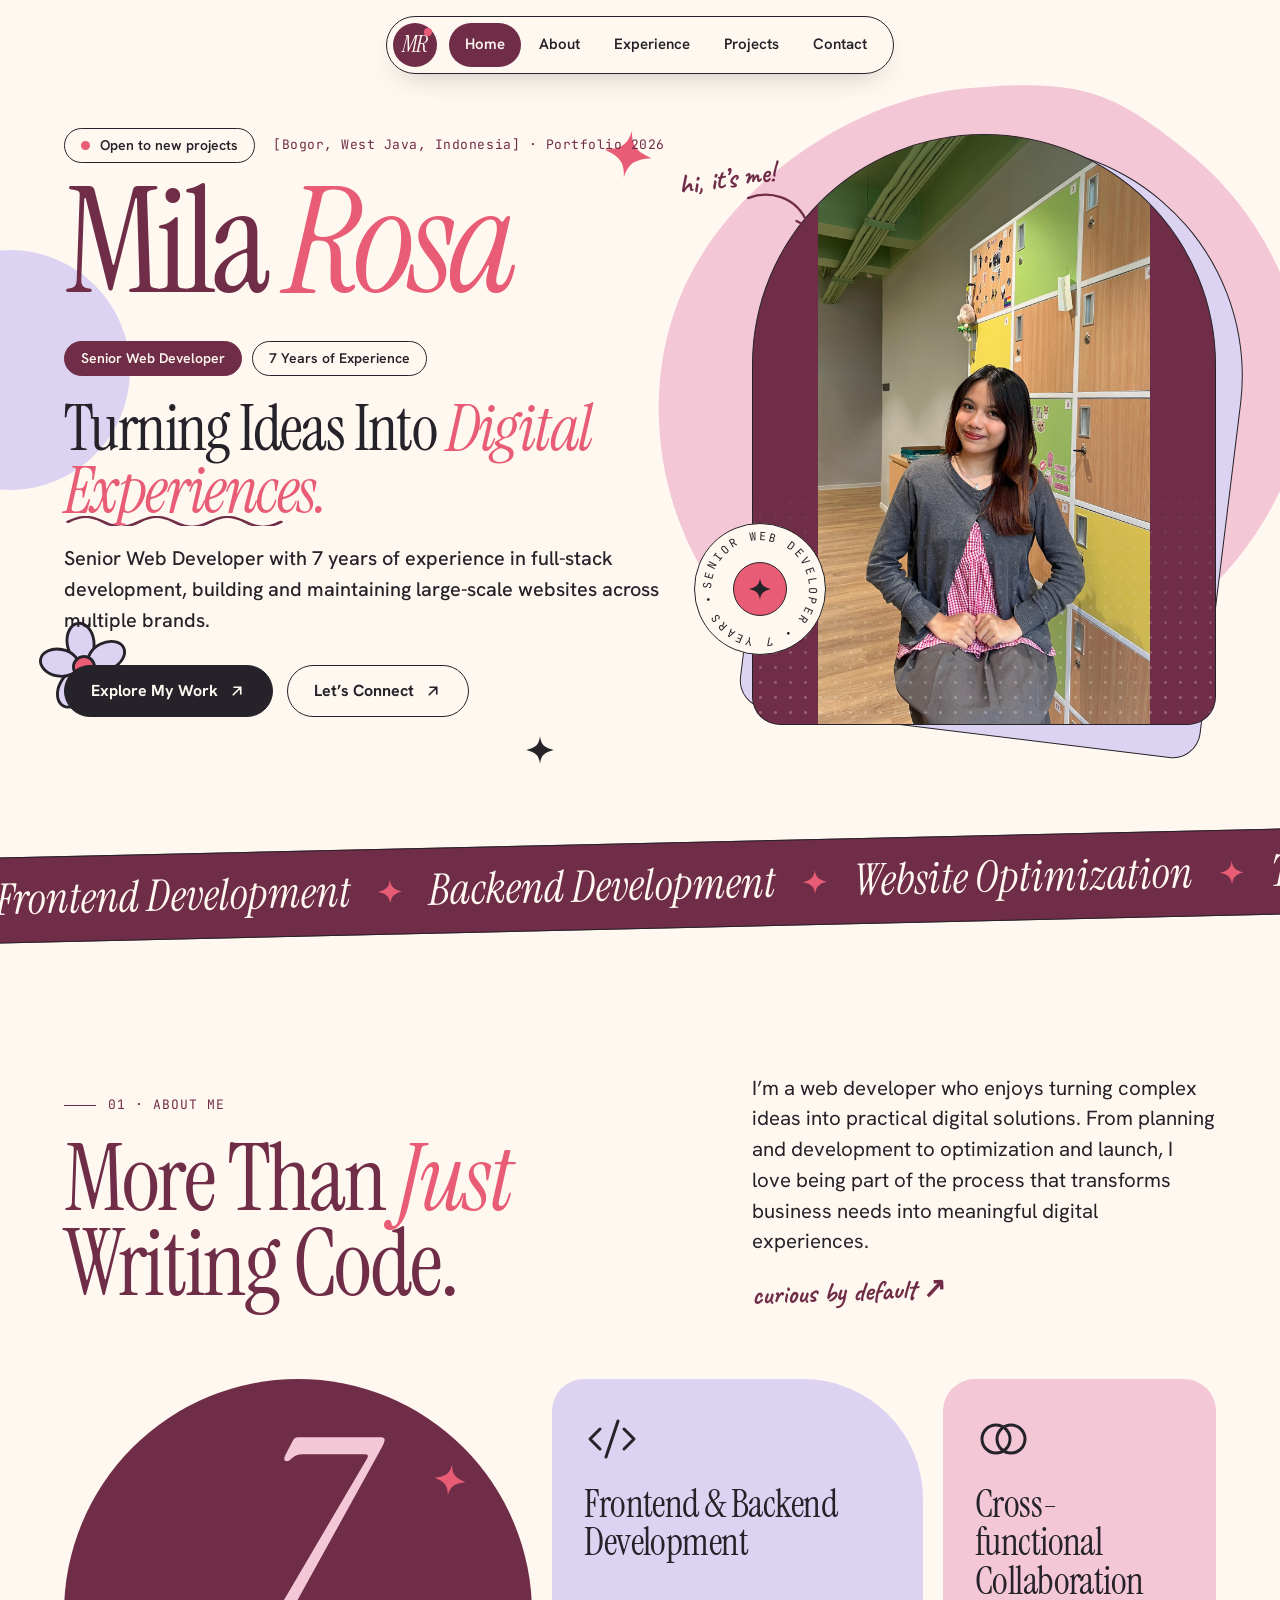
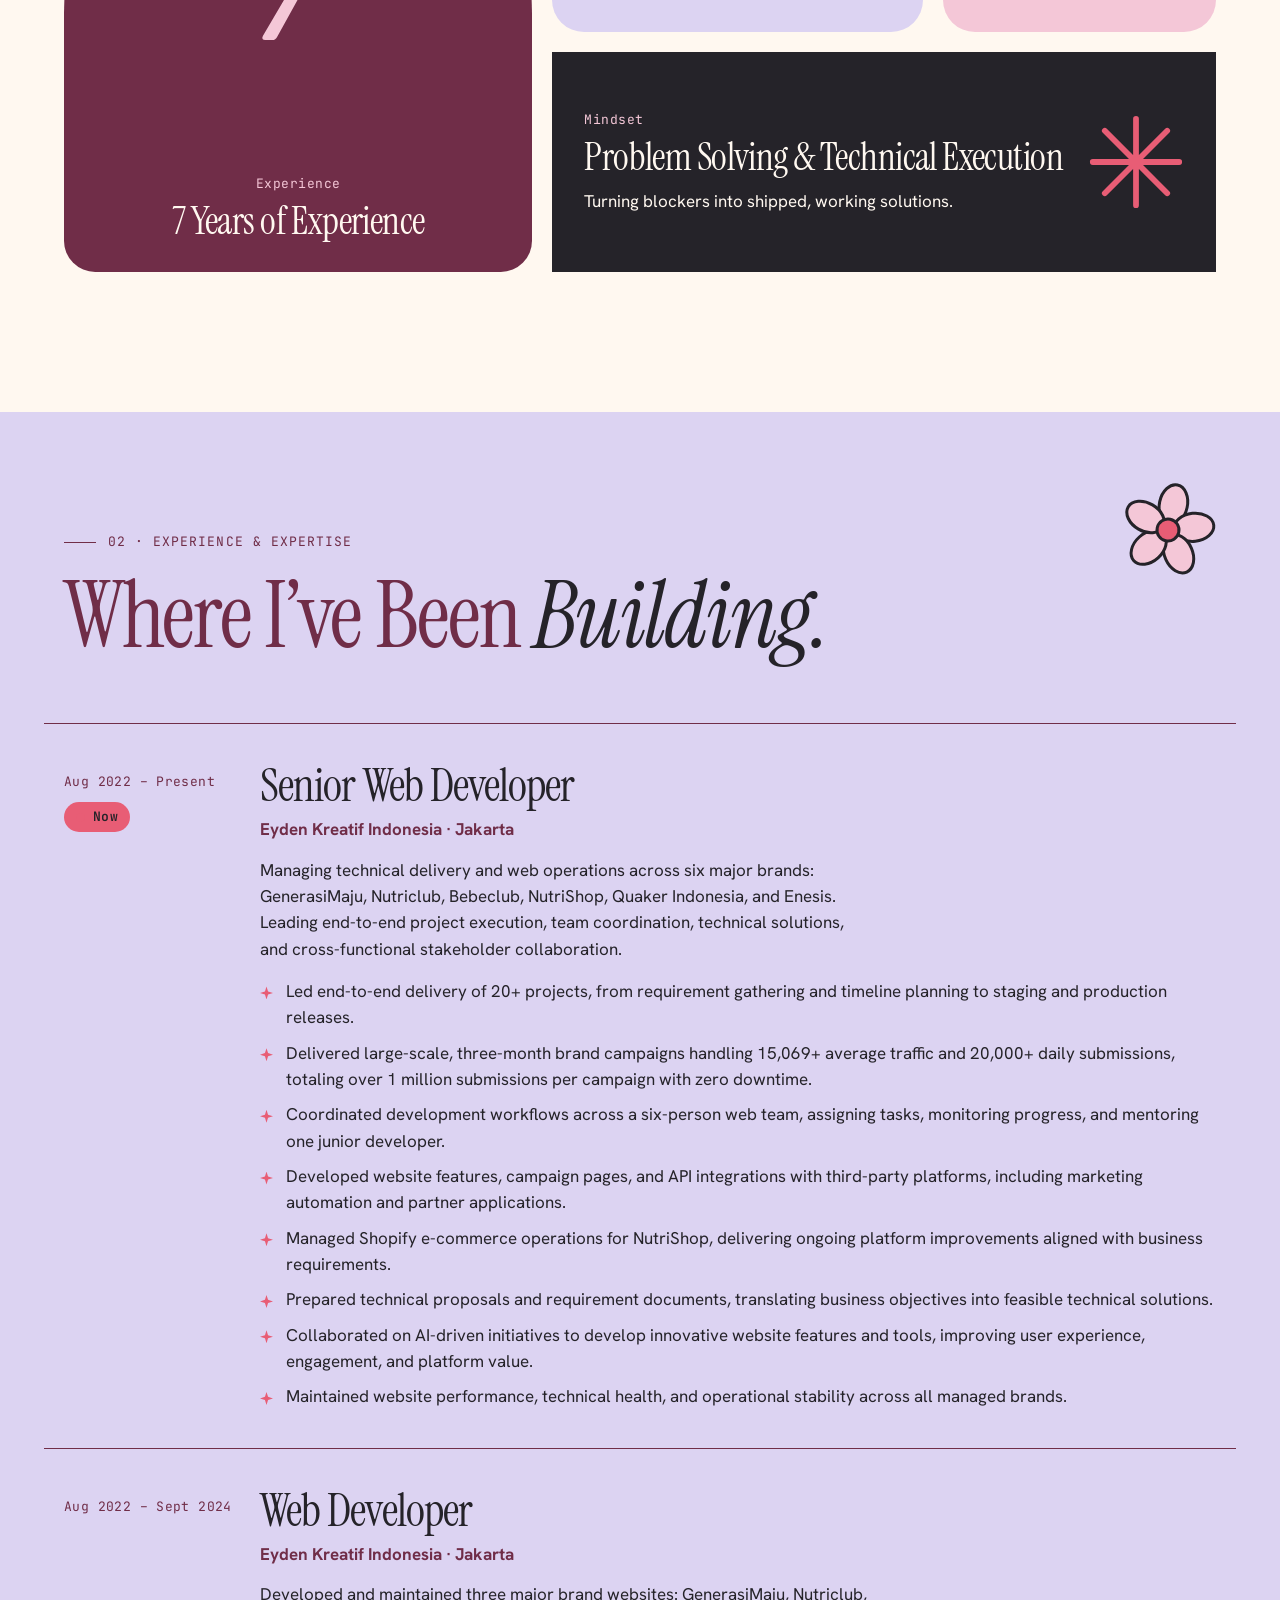
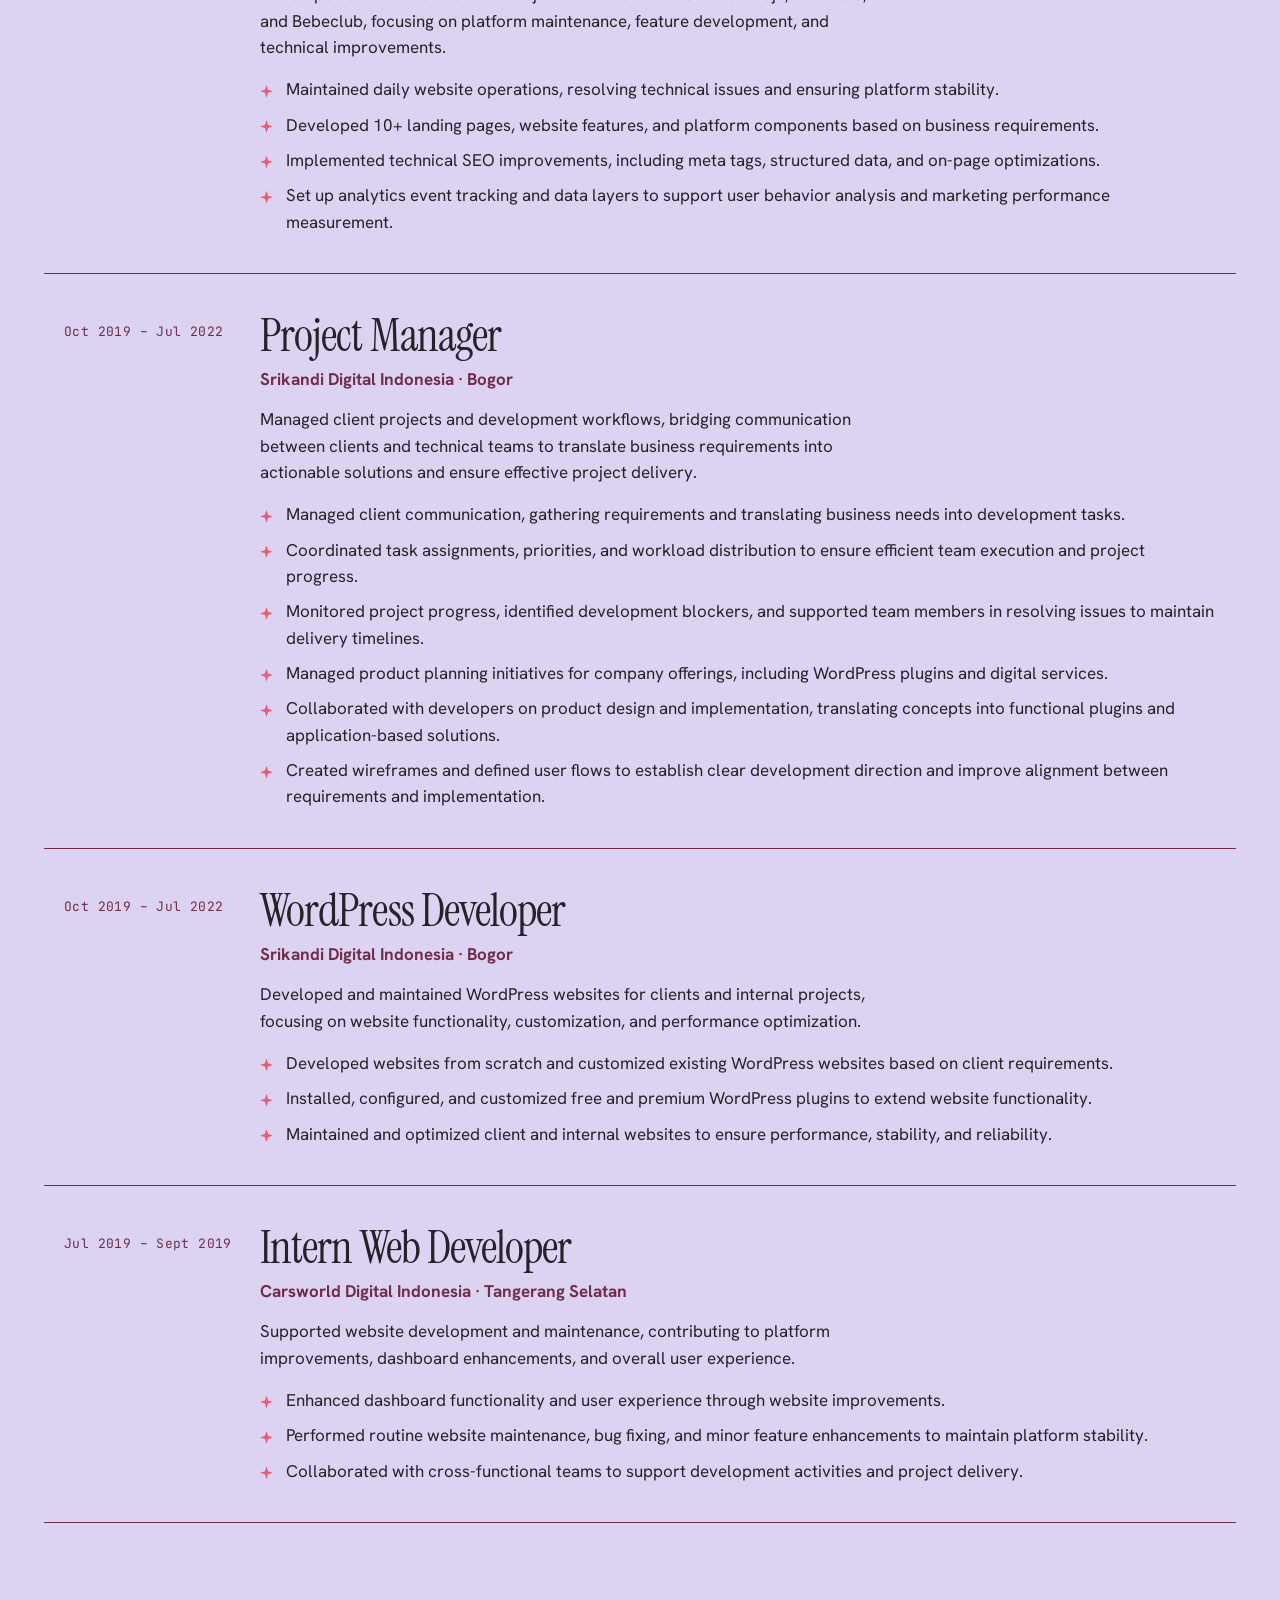
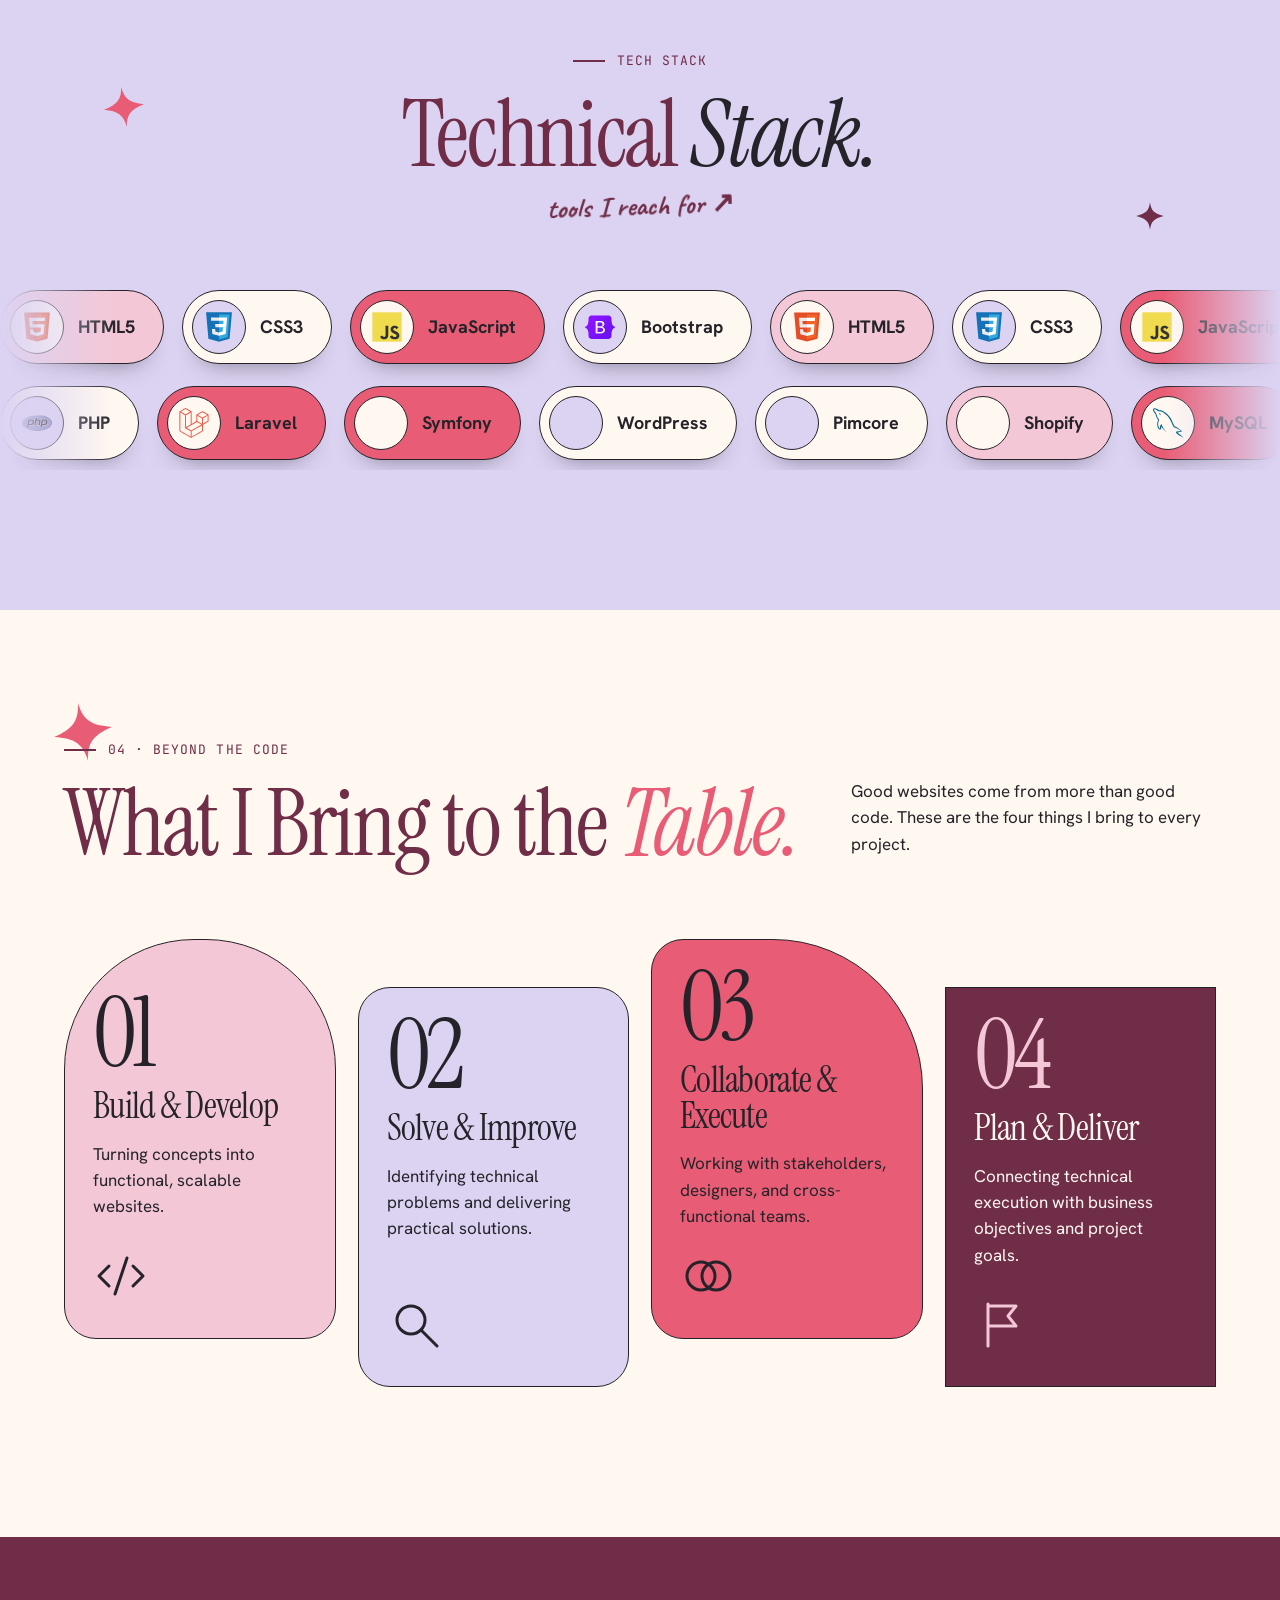
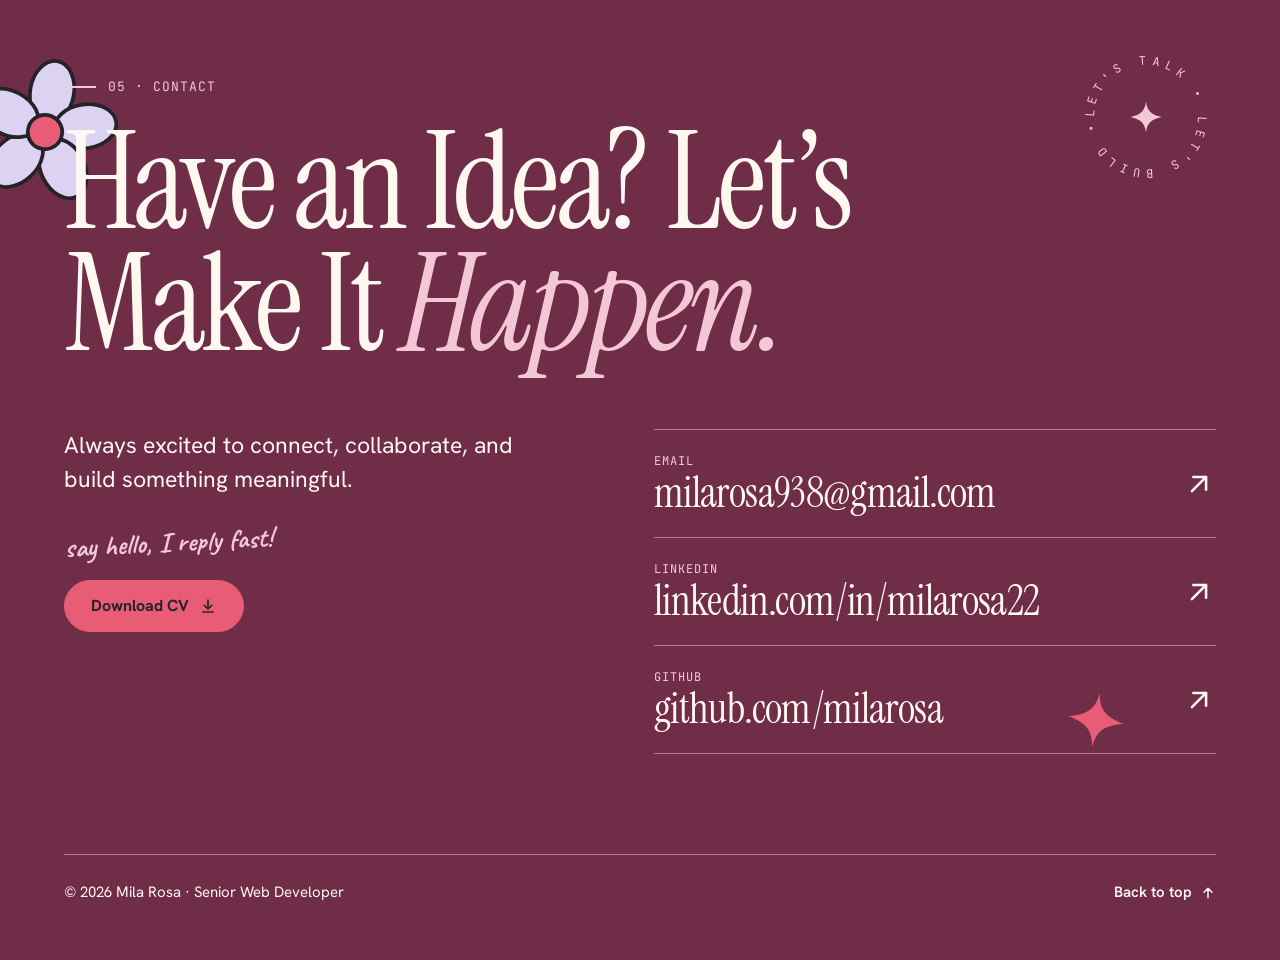
==== commit b0362caf: "adjusting content" ====
--- a/index.html
+++ b/index.html
@@ -1,974 +1,3412 @@
 <!doctype html>
 <html lang="en">
+
 <head>
-<meta charset="utf-8">
-<meta name="viewport" content="width=device-width, initial-scale=1">
-<title>Mila Rosa — Senior Web Developer Portfolio</title>
-<meta name="description" content="Senior Web Developer with 7 years of experience in frontend and backend development, technical SEO and website optimization. Selected work, experience and contact.">
-<meta name="author" content="Mila Rosa">
-<meta name="theme-color" content="#702D48">
-<meta property="og:type" content="website">
-<meta property="og:title" content="Mila Rosa — Senior Web Developer">
-<meta property="og:description" content="Turning ideas into digital experiences. Seven years of building, improving and launching websites and platforms.">
-<meta name="twitter:card" content="summary_large_image">
-<script src="./vendor/react.js"></script>
-<script src="./vendor/react-dom.js"></script>
-<script src="./support.js"></script>
+  <meta charset="utf-8">
+  <meta name="viewport" content="width=device-width, initial-scale=1">
+  <title>Mila Rosa — Senior Web Developer Portfolio</title>
+  <meta name="description"
+    content="Senior Web Developer with 7 years of experience in frontend and backend development, technical SEO and website optimization. Selected work, experience and contact.">
+  <meta name="author" content="Mila Rosa">
+  <meta name="theme-color" content="#702D48">
+  <meta property="og:type" content="website">
+  <meta property="og:title" content="Mila Rosa — Senior Web Developer">
+  <meta property="og:description"
+    content="Turning ideas into digital experiences. Seven years of building, improving and launching websites and platforms.">
+  <meta name="twitter:card" content="summary_large_image">
+  <script src="./vendor/react.js"></script>
+  <script src="./vendor/react-dom.js"></script>
+  <script src="./support.js"></script>
 </head>
+
 <body>
-<x-dc>
-<helmet>
-<link rel="icon" type="image/png" href="./images/favicon.png">
-<link rel="preconnect" href="https://fonts.googleapis.com">
-<link rel="preconnect" href="https://fonts.gstatic.com" crossorigin="">
-<link href="https://fonts.googleapis.com/css2?family=Caveat:wght@500;700&amp;family=Hanken+Grotesk:wght@400;500;600;700&amp;family=Instrument+Serif:ital@0;1&amp;family=JetBrains+Mono:wght@400;500&amp;display=swap" rel="stylesheet">
-<style>
-/* =========================================================
+  <x-dc>
+    <helmet>
+      <link rel="icon" type="image/png" href="./assets/images/favicon.png">
+      <link rel="preconnect" href="https://fonts.googleapis.com">
+      <link rel="preconnect" href="https://fonts.gstatic.com" crossorigin="">
+      <link
+        href="https://fonts.googleapis.com/css2?family=Caveat:wght@500;700&amp;family=Hanken+Grotesk:wght@400;500;600;700&amp;family=Instrument+Serif:ital@0;1&amp;family=JetBrains+Mono:wght@400;500&amp;display=swap"
+        rel="stylesheet">
+      <style>
+        /* =========================================================
    TOKENS
    ========================================================= */
-:root{
-  --blush:#F4C7D7; --cream:#FFF8F0; --burgundy:#702D48;
-  --lavender:#DCD3F2; --cherry:#E85D75; --charcoal:#252329;
-  --serif:'Instrument Serif','Times New Roman',serif;
-  --sans:'Hanken Grotesk',system-ui,-apple-system,'Segoe UI',sans-serif;
-  --hand:'Caveat','Comic Sans MS',cursive;
-  --mono:'JetBrains Mono',ui-monospace,Menlo,Consolas,monospace;
-  --pad:clamp(20px,5vw,72px);
-  --ease:cubic-bezier(.22,.8,.24,1);
-}
-
-/* =========================================================
+        :root {
+          --blush: #F4C7D7;
+          --cream: #FFF8F0;
+          --burgundy: #702D48;
+          --lavender: #DCD3F2;
+          --cherry: #E85D75;
+          --charcoal: #252329;
+          --serif: 'Instrument Serif', 'Times New Roman', serif;
+          --sans: 'Hanken Grotesk', system-ui, -apple-system, 'Segoe UI', sans-serif;
+          --hand: 'Caveat', 'Comic Sans MS', cursive;
+          --mono: 'JetBrains Mono', ui-monospace, Menlo, Consolas, monospace;
+          --pad: clamp(20px, 5vw, 72px);
+          --ease: cubic-bezier(.22, .8, .24, 1);
+        }
+
+        /* =========================================================
    BASE
    ========================================================= */
-html{scroll-behavior:smooth;background:var(--burgundy)}
-body{margin:0;background:var(--burgundy);color:var(--charcoal);font:400 17px/1.55 var(--sans);-webkit-font-smoothing:antialiased;text-rendering:optimizeLegibility}
-*,*::before,*::after{box-sizing:border-box}
-h1,h2,h3,h4,p,ul,ol,dl,dd,dt,figure{margin:0;padding:0}
-h1,h2,h3,h4{font-weight:400;font-size:inherit}
-ul,ol{list-style:none}
-a{color:inherit;text-decoration:none}
-svg{display:block;max-width:100%}
-button{font:inherit;color:inherit;background:none;border:0;padding:0;cursor:pointer}
-em{font-style:italic}
-:focus-visible{outline:3px solid var(--burgundy);outline-offset:3px;border-radius:6px}
-.dark :focus-visible{outline-color:var(--blush)}
-.proj :focus-visible{outline-color:var(--charcoal)}
-.proj.pc5 :focus-visible{outline-color:var(--blush)}
-.sr{position:absolute;width:1px;height:1px;overflow:hidden;clip:rect(0 0 0 0);white-space:nowrap}
-.skip{position:fixed;left:16px;top:-90px;z-index:200;background:var(--charcoal);color:var(--cream);padding:12px 18px;border-radius:999px;font-weight:600;transition:top .2s}
-.skip:focus{top:16px}
-
-.site{position:relative;overflow-x:clip}
-.wrap{width:100%;max-width:1320px;margin:0 auto;padding-inline:var(--pad)}
-section{position:relative}
-.mono{font-family:var(--mono);font-size:13px;letter-spacing:.04em}
-.sec-label{display:flex;width:fit-content;align-items:center;gap:12px;font-family:var(--mono);font-size:13px;letter-spacing:.08em;text-transform:uppercase}
-.sec-label::before{content:'';width:32px;height:1.5px;background:currentColor}
-.display{font-family:var(--serif);font-weight:400;line-height:.92;letter-spacing:-.025em}
-.hand{font-family:var(--hand);font-weight:700;font-size:28px;line-height:1}
-.d{position:absolute;pointer-events:none}
-
-/* =========================================================
+        html {
+          scroll-behavior: smooth;
+          background: var(--burgundy)
+        }
+
+        body {
+          margin: 0;
+          background: var(--burgundy);
+          color: var(--charcoal);
+          font: 400 17px/1.55 var(--sans);
+          -webkit-font-smoothing: antialiased;
+          text-rendering: optimizeLegibility
+        }
+
+        *,
+        *::before,
+        *::after {
+          box-sizing: border-box
+        }
+
+        h1,
+        h2,
+        h3,
+        h4,
+        p,
+        ul,
+        ol,
+        dl,
+        dd,
+        dt,
+        figure {
+          margin: 0;
+          padding: 0
+        }
+
+        h1,
+        h2,
+        h3,
+        h4 {
+          font-weight: 400;
+          font-size: inherit
+        }
+
+        ul,
+        ol {
+          list-style: none
+        }
+
+        a {
+          color: inherit;
+          text-decoration: none
+        }
+
+        svg {
+          display: block;
+          max-width: 100%
+        }
+
+        button {
+          font: inherit;
+          color: inherit;
+          background: none;
+          border: 0;
+          padding: 0;
+          cursor: pointer
+        }
+
+        em {
+          font-style: italic
+        }
+
+        :focus-visible {
+          outline: 3px solid var(--burgundy);
+          outline-offset: 3px;
+          border-radius: 6px
+        }
+
+        .dark :focus-visible {
+          outline-color: var(--blush)
+        }
+
+        .proj :focus-visible {
+          outline-color: var(--charcoal)
+        }
+
+        .proj.pc5 :focus-visible {
+          outline-color: var(--blush)
+        }
+
+        .sr {
+          position: absolute;
+          width: 1px;
+          height: 1px;
+          overflow: hidden;
+          clip: rect(0 0 0 0);
+          white-space: nowrap
+        }
+
+        .skip {
+          position: fixed;
+          left: 16px;
+          top: -90px;
+          z-index: 200;
+          background: var(--charcoal);
+          color: var(--cream);
+          padding: 12px 18px;
+          border-radius: 999px;
+          font-weight: 600;
+          transition: top .2s
+        }
+
+        .skip:focus {
+          top: 16px
+        }
+
+        .site {
+          position: relative;
+          overflow-x: clip
+        }
+
+        .wrap {
+          width: 100%;
+          max-width: 1320px;
+          margin: 0 auto;
+          padding-inline: var(--pad)
+        }
+
+        section {
+          position: relative
+        }
+
+        .mono {
+          font-family: var(--mono);
+          font-size: 13px;
+          letter-spacing: .04em
+        }
+
+        .sec-label {
+          display: flex;
+          width: fit-content;
+          align-items: center;
+          gap: 12px;
+          font-family: var(--mono);
+          font-size: 13px;
+          letter-spacing: .08em;
+          text-transform: uppercase
+        }
+
+        .sec-label::before {
+          content: '';
+          width: 32px;
+          height: 1.5px;
+          background: currentColor
+        }
+
+        .display {
+          font-family: var(--serif);
+          font-weight: 400;
+          line-height: .92;
+          letter-spacing: -.025em
+        }
+
+        .hand {
+          font-family: var(--hand);
+          font-weight: 700;
+          font-size: 28px;
+          line-height: 1
+        }
+
+        .d {
+          position: absolute;
+          pointer-events: none
+        }
+
+        /* =========================================================
    MOTION  (reveal uses keyframes so it never fights hover transitions)
    ========================================================= */
-@keyframes floaty{
-  0%,100%{transform:translateY(0) rotate(0deg)}
-  50%{transform:translateY(-14px) rotate(6deg)}
-}
-@keyframes spin{to{transform:rotate(360deg)}}
-@keyframes marquee{to{transform:translateX(-50%)}}
-@keyframes ping{0%{box-shadow:0 0 0 0 rgba(232,93,117,.55)}100%{box-shadow:0 0 0 12px rgba(232,93,117,0)}}
-@keyframes wiggle{0%,100%{transform:rotate(-4deg)}50%{transform:rotate(4deg)}}
-@keyframes reveal-up{from{opacity:0;translate:0 30px}to{opacity:1;translate:0 0}}
-@keyframes reveal-left{from{opacity:0;translate:-40px 0}to{opacity:1;translate:0 0}}
-@keyframes reveal-right{from{opacity:0;translate:40px 0}to{opacity:1;translate:0 0}}
-@keyframes reveal-scale{from{opacity:0;scale:.92}to{opacity:1;scale:1}}
-.float{animation:floaty 7s ease-in-out infinite}
-.spin{animation:spin 24s linear infinite}
-.wiggle{animation:wiggle 5s ease-in-out infinite}
-
-.js [data-reveal]:not(.in){opacity:0}
-[data-reveal].in{animation:reveal-up .95s var(--ease) both}
-[data-reveal="left"].in{animation-name:reveal-left}
-[data-reveal="right"].in{animation-name:reveal-right}
-[data-reveal="scale"].in{animation-name:reveal-scale}
-.rd80.in{animation-delay:80ms}
-.rd100.in{animation-delay:100ms}
-.rd120.in{animation-delay:120ms}
-.rd140.in{animation-delay:140ms}
-.rd160.in{animation-delay:160ms}
-.rd200.in{animation-delay:200ms}
-.rd220.in{animation-delay:220ms}
-.rd280.in{animation-delay:280ms}
-.rd300.in{animation-delay:300ms}
-.rd330.in{animation-delay:330ms}
-.rd390.in{animation-delay:390ms}
-
-/* =========================================================
+        @keyframes floaty {
+
+          0%,
+          100% {
+            transform: translateY(0) rotate(0deg)
+          }
+
+          50% {
+            transform: translateY(-14px) rotate(6deg)
+          }
+        }
+
+        @keyframes spin {
+          to {
+            transform: rotate(360deg)
+          }
+        }
+
+        @keyframes marquee {
+          to {
+            transform: translateX(-50%)
+          }
+        }
+
+        @keyframes ping {
+          0% {
+            box-shadow: 0 0 0 0 rgba(232, 93, 117, .55)
+          }
+
+          100% {
+            box-shadow: 0 0 0 12px rgba(232, 93, 117, 0)
+          }
+        }
+
+        @keyframes wiggle {
+
+          0%,
+          100% {
+            transform: rotate(-4deg)
+          }
+
+          50% {
+            transform: rotate(4deg)
+          }
+        }
+
+        @keyframes reveal-up {
+          from {
+            opacity: 0;
+            translate: 0 30px
+          }
+
+          to {
+            opacity: 1;
+            translate: 0 0
+          }
+        }
+
+        @keyframes reveal-left {
+          from {
+            opacity: 0;
+            translate: -40px 0
+          }
+
+          to {
+            opacity: 1;
+            translate: 0 0
+          }
+        }
+
+        @keyframes reveal-right {
+          from {
+            opacity: 0;
+            translate: 40px 0
+          }
+
+          to {
+            opacity: 1;
+            translate: 0 0
+          }
+        }
+
+        @keyframes reveal-scale {
+          from {
+            opacity: 0;
+            scale: .92
+          }
+
+          to {
+            opacity: 1;
+            scale: 1
+          }
+        }
+
+        .float {
+          animation: floaty 7s ease-in-out infinite
+        }
+
+        .spin {
+          animation: spin 24s linear infinite
+        }
+
+        .wiggle {
+          animation: wiggle 5s ease-in-out infinite
+        }
+
+        .js [data-reveal]:not(.in) {
+          opacity: 0
+        }
+
+        [data-reveal].in {
+          animation: reveal-up .95s var(--ease) both
+        }
+
+        [data-reveal="left"].in {
+          animation-name: reveal-left
+        }
+
+        [data-reveal="right"].in {
+          animation-name: reveal-right
+        }
+
+        [data-reveal="scale"].in {
+          animation-name: reveal-scale
+        }
+
+        .rd80.in {
+          animation-delay: 80ms
+        }
+
+        .rd100.in {
+          animation-delay: 100ms
+        }
+
+        .rd120.in {
+          animation-delay: 120ms
+        }
+
+        .rd140.in {
+          animation-delay: 140ms
+        }
+
+        .rd160.in {
+          animation-delay: 160ms
+        }
+
+        .rd200.in {
+          animation-delay: 200ms
+        }
+
+        .rd220.in {
+          animation-delay: 220ms
+        }
+
+        .rd280.in {
+          animation-delay: 280ms
+        }
+
+        .rd300.in {
+          animation-delay: 300ms
+        }
+
+        .rd330.in {
+          animation-delay: 330ms
+        }
+
+        .rd390.in {
+          animation-delay: 390ms
+        }
+
+        /* =========================================================
    NAVIGATION
    ========================================================= */
-.nav-wrap{position:fixed;top:16px;left:0;right:0;z-index:60;display:flex;justify-content:center;padding-inline:16px;pointer-events:none}
-.nav{pointer-events:auto;position:relative;display:flex;align-items:center;gap:6px;padding:6px;border-radius:999px;background:rgba(255,248,240,.88);-webkit-backdrop-filter:blur(14px);backdrop-filter:blur(14px);border:1.5px solid var(--charcoal);box-shadow:0 12px 30px -16px rgba(37,35,41,.35);transition:box-shadow .35s var(--ease)}
-.nav-wrap.scrolled .nav{box-shadow:0 18px 40px -14px rgba(37,35,41,.5)}
-.logo{position:relative;width:44px;height:44px;border-radius:50%;background:var(--burgundy);color:var(--cream);display:grid;place-items:center;font-family:var(--serif);font-style:italic;font-size:23px;letter-spacing:-.03em;transition:transform .45s var(--ease)}
-.logo:hover{transform:rotate(-14deg) scale(1.08)}
-.logo::after{content:'';position:absolute;top:5px;right:5px;width:8px;height:8px;border-radius:50%;background:var(--cherry)}
-.nav-links{display:flex;gap:2px;margin:0 4px 0 6px}
-.nav-links a{display:block;padding:10px 16px;border-radius:999px;font-size:15px;font-weight:600;transition:background .25s,color .25s}
-.nav-links a:hover{background:var(--blush)}
-.nav-links a.active{background:var(--burgundy);color:var(--cream)}
-.nav-toggle{display:none;width:44px;height:44px;border-radius:50%;background:var(--charcoal);align-items:center;justify-content:center;flex-direction:column;gap:5px}
-.nav-toggle i{display:block;width:18px;height:2px;border-radius:2px;background:var(--cream);transition:transform .3s var(--ease),opacity .2s}
-.nav.open .nav-toggle i:nth-child(1){transform:translateY(7px) rotate(45deg)}
-.nav.open .nav-toggle i:nth-child(2){opacity:0}
-.nav.open .nav-toggle i:nth-child(3){transform:translateY(-7px) rotate(-45deg)}
-
-/* =========================================================
+        .nav-wrap {
+          position: fixed;
+          top: 16px;
+          left: 0;
+          right: 0;
+          z-index: 60;
+          display: flex;
+          justify-content: center;
+          padding-inline: 16px;
+          pointer-events: none
+        }
+
+        .nav {
+          pointer-events: auto;
+          position: relative;
+          display: flex;
+          align-items: center;
+          gap: 6px;
+          padding: 6px;
+          border-radius: 999px;
+          background: rgba(255, 248, 240, .88);
+          -webkit-backdrop-filter: blur(14px);
+          backdrop-filter: blur(14px);
+          border: 1.5px solid var(--charcoal);
+          box-shadow: 0 12px 30px -16px rgba(37, 35, 41, .35);
+          transition: box-shadow .35s var(--ease)
+        }
+
+        .nav-wrap.scrolled .nav {
+          box-shadow: 0 18px 40px -14px rgba(37, 35, 41, .5)
+        }
+
+        .logo {
+          position: relative;
+          width: 44px;
+          height: 44px;
+          border-radius: 50%;
+          background: var(--burgundy);
+          color: var(--cream);
+          display: grid;
+          place-items: center;
+          font-family: var(--serif);
+          font-style: italic;
+          font-size: 23px;
+          letter-spacing: -.03em;
+          transition: transform .45s var(--ease)
+        }
+
+        .logo:hover {
+          transform: rotate(-14deg) scale(1.08)
+        }
+
+        .logo::after {
+          content: '';
+          position: absolute;
+          top: 5px;
+          right: 5px;
+          width: 8px;
+          height: 8px;
+          border-radius: 50%;
+          background: var(--cherry)
+        }
+
+        .nav-links {
+          display: flex;
+          gap: 2px;
+          margin: 0 4px 0 6px
+        }
+
+        .nav-links a {
+          display: block;
+          padding: 10px 16px;
+          border-radius: 999px;
+          font-size: 15px;
+          font-weight: 600;
+          transition: background .25s, color .25s
+        }
+
+        .nav-links a:hover {
+          background: var(--blush)
+        }
+
+        .nav-links a.active {
+          background: var(--burgundy);
+          color: var(--cream)
+        }
+
+        .nav-toggle {
+          display: none;
+          width: 44px;
+          height: 44px;
+          border-radius: 50%;
+          background: var(--charcoal);
+          align-items: center;
+          justify-content: center;
+          flex-direction: column;
+          gap: 5px
+        }
+
+        .nav-toggle i {
+          display: block;
+          width: 18px;
+          height: 2px;
+          border-radius: 2px;
+          background: var(--cream);
+          transition: transform .3s var(--ease), opacity .2s
+        }
+
+        .nav.open .nav-toggle i:nth-child(1) {
+          transform: translateY(7px) rotate(45deg)
+        }
+
+        .nav.open .nav-toggle i:nth-child(2) {
+          opacity: 0
+        }
+
+        .nav.open .nav-toggle i:nth-child(3) {
+          transform: translateY(-7px) rotate(-45deg)
+        }
+
+        /* =========================================================
    BUTTONS · PILLS · TAGS
    ========================================================= */
-.btn{position:relative;display:inline-flex;align-items:center;gap:10px;padding:16px 26px;border-radius:999px;font-weight:700;font-size:16px;line-height:1;border:1.5px solid var(--charcoal);transition:transform .35s var(--ease),background .3s,color .3s,box-shadow .35s var(--ease),border-color .3s}
-.btn svg{width:18px;height:18px;transition:transform .35s var(--ease)}
-.btn:hover svg{transform:translate(3px,-3px)}
-.btn-primary{background:var(--charcoal);color:var(--cream)}
-.btn-primary:hover{background:var(--burgundy);border-color:var(--burgundy);transform:translateY(-3px);box-shadow:0 16px 26px -14px rgba(112,45,72,.7)}
-.btn-ghost{background:transparent;color:var(--charcoal)}
-.btn-ghost:hover{background:var(--blush);transform:translateY(-3px)}
-.btn-cherry{background:var(--cherry);border-color:var(--cherry);color:var(--charcoal)}
-.btn-cherry:hover{background:var(--blush);border-color:var(--blush);transform:translateY(-3px)}
-.pill{display:inline-flex;align-items:center;gap:10px;padding:8px 16px;border-radius:999px;font-size:14px;font-weight:600;line-height:1.2;border:1.5px solid currentColor}
-.pill-solid{background:var(--burgundy);border-color:var(--burgundy);color:var(--cream)}
-.pill-cream{background:var(--cream);border-color:var(--charcoal);color:var(--charcoal)}
-.ping{width:9px;height:9px;border-radius:50%;background:var(--cherry);animation:ping 1.8s ease-out infinite}
-
-/* =========================================================
+        .btn {
+          position: relative;
+          display: inline-flex;
+          align-items: center;
+          gap: 10px;
+          padding: 16px 26px;
+          border-radius: 999px;
+          font-weight: 700;
+          font-size: 16px;
+          line-height: 1;
+          border: 1.5px solid var(--charcoal);
+          transition: transform .35s var(--ease), background .3s, color .3s, box-shadow .35s var(--ease), border-color .3s
+        }
+
+        .btn svg {
+          width: 18px;
+          height: 18px;
+          transition: transform .35s var(--ease)
+        }
+
+        .btn:hover svg {
+          transform: translate(3px, -3px)
+        }
+
+        .btn-primary {
+          background: var(--charcoal);
+          color: var(--cream)
+        }
+
+        .btn-primary:hover {
+          background: var(--burgundy);
+          border-color: var(--burgundy);
+          transform: translateY(-3px);
+          box-shadow: 0 16px 26px -14px rgba(112, 45, 72, .7)
+        }
+
+        .btn-ghost {
+          background: transparent;
+          color: var(--charcoal)
+        }
+
+        .btn-ghost:hover {
+          background: var(--blush);
+          transform: translateY(-3px)
+        }
+
+        .btn-cherry {
+          background: var(--cherry);
+          border-color: var(--cherry);
+          color: var(--charcoal)
+        }
+
+        .btn-cherry:hover {
+          background: var(--blush);
+          border-color: var(--blush);
+          transform: translateY(-3px)
+        }
+
+        .pill {
+          display: inline-flex;
+          align-items: center;
+          gap: 10px;
+          padding: 8px 16px;
+          border-radius: 999px;
+          font-size: 14px;
+          font-weight: 600;
+          line-height: 1.2;
+          border: 1.5px solid currentColor
+        }
+
+        .pill-solid {
+          background: var(--burgundy);
+          border-color: var(--burgundy);
+          color: var(--cream)
+        }
+
+        .pill-cream {
+          background: var(--cream);
+          border-color: var(--charcoal);
+          color: var(--charcoal)
+        }
+
+        .ping {
+          width: 9px;
+          height: 9px;
+          border-radius: 50%;
+          background: var(--cherry);
+          animation: ping 1.8s ease-out infinite
+        }
+
+        /* =========================================================
    HERO
    ========================================================= */
-.hero{background:var(--cream);padding:128px 0 84px;overflow:hidden}
-.hero-grid{position:relative;z-index:2;display:grid;grid-template-columns:repeat(12,minmax(0,1fr));column-gap:28px;align-items:start}
-.hero-meta{grid-column:1/8;grid-row:1;display:flex;flex-wrap:wrap;align-items:center;gap:12px 18px;color:var(--burgundy)}
-.masthead{grid-column:1/8;grid-row:2;position:relative;margin-top:14px;font-family:var(--serif);font-size:clamp(76px,11.6vw,172px);line-height:.88;letter-spacing:-.035em;color:var(--burgundy)}
-.masthead em{color:var(--cherry)}
-.hero-copy{grid-column:1/8;grid-row:3;margin-top:34px}
-.badges{display:flex;flex-wrap:wrap;gap:10px}
-.h-hero{margin:22px 0 22px;font-family:var(--serif);font-size:clamp(42px,5vw,74px);line-height:.96;letter-spacing:-.025em;color:var(--charcoal)}
-.h-hero em{color:var(--cherry)}
-.h-hero .u{position:relative;display:inline-block}
-.h-hero .squig{position:absolute;left:0;bottom:-.08em;width:100%;height:.16em;color:var(--burgundy)}
-.lead{max-width:33em;font-size:clamp(18px,1.55vw,21px);font-weight:500}
-.intro{max-width:34em;margin-top:14px}
-.cta{display:flex;flex-wrap:wrap;gap:14px;margin-top:30px}
-.hero-bg{position:absolute;inset:0;z-index:1;pointer-events:none}
-.blob{position:absolute;right:-5%;top:64px;width:min(56vw,780px);fill:var(--blush)}
-.ring{position:absolute;left:-110px;top:250px;width:240px;height:240px;border-radius:50%;background:var(--lavender)}
-
-.portrait{grid-column:8/13;grid-row:1/span 4;position:relative;margin-top:6px}
-.arch{aspect-ratio:4/5.1;border-radius:50% 50% 28px 28px / 39% 39% 28px 28px;border:1.5px solid var(--charcoal)}
-.arch-back{position:absolute;inset:0;background:var(--lavender);transform:rotate(7deg) translate(20px,8px)}
-.arch-front{position:relative;background:var(--burgundy);overflow:hidden}
-.arch-front .fig{position:absolute;inset:0;width:100%;height:100%;object-fit: contain;}
-.arch-front::after{content:'';position:absolute;inset:0;color:var(--cream);opacity:.28;background-image:radial-gradient(currentColor 1.2px,transparent 1.7px);background-size:15px 15px;-webkit-mask-image:linear-gradient(to top,#000 0,transparent 42%);mask-image:linear-gradient(to top,#000 0,transparent 42%)}
-.ph-label{position:absolute;z-index:2;left:50%;top:11%;transform:translateX(-50%);white-space:nowrap;padding:6px 12px;border:1.5px dashed var(--cream);border-radius:999px;font-family:var(--mono);font-size:12px;color:var(--cream)}
-.badge-spin{position:absolute;z-index:3;left:-58px;bottom:70px;width:132px;height:132px;display:grid;place-items:center}
-.badge-bg{position:absolute;inset:0;border-radius:50%;background:var(--cream);border:1.5px solid var(--charcoal)}
-.badge-spin svg.t{position:absolute;inset:0;width:100%;height:100%;fill:var(--charcoal);font-family:var(--mono);font-size:12px;letter-spacing:.05em}
-.badge-spin .core{position:relative;width:54px;height:54px;border-radius:50%;background:var(--cherry);border:1.5px solid var(--charcoal);display:grid;place-items:center}
-.note{position:absolute;z-index:3;left:-70px;top:28px;color:var(--burgundy);rotate:-8deg}
-.note svg{width:70px;height:54px;margin:2px 0 0 62px;color:var(--burgundy)}
-
-/* marquee band */
-.band{background:var(--cream);padding:34px 0;overflow:hidden}
-.band-inner{background:var(--burgundy);color:var(--cream);padding:20px 0;transform:rotate(-1.3deg);margin-inline:-30px;overflow:hidden;border-block:1.5px solid var(--charcoal)}
-.mq{display:flex;width:max-content;animation:marquee 40s linear infinite}
-.mq-set{display:flex;align-items:center;flex:none}
-.mq-set span{font-family:var(--serif);font-style:italic;font-size:clamp(28px,3.4vw,46px);line-height:1;white-space:nowrap;padding-inline:26px}
-.mq-set svg{width:26px;height:26px;color:var(--cherry);flex:none}
-
-/* =========================================================
+        .hero {
+          background: var(--cream);
+          padding: 128px 0 84px;
+          overflow: hidden
+        }
+
+        .hero-grid {
+          position: relative;
+          z-index: 2;
+          display: grid;
+          grid-template-columns: repeat(12, minmax(0, 1fr));
+          column-gap: 28px;
+          align-items: start
+        }
+
+        .hero-meta {
+          grid-column: 1/8;
+          grid-row: 1;
+          display: flex;
+          flex-wrap: wrap;
+          align-items: center;
+          gap: 12px 18px;
+          color: var(--burgundy)
+        }
+
+        .masthead {
+          grid-column: 1/8;
+          grid-row: 2;
+          position: relative;
+          margin-top: 14px;
+          font-family: var(--serif);
+          font-size: clamp(76px, 11.6vw, 172px);
+          line-height: .88;
+          letter-spacing: -.035em;
+          color: var(--burgundy)
+        }
+
+        .masthead em {
+          color: var(--cherry)
+        }
+
+        .hero-copy {
+          grid-column: 1/8;
+          grid-row: 3;
+          margin-top: 34px
+        }
+
+        .badges {
+          display: flex;
+          flex-wrap: wrap;
+          gap: 10px
+        }
+
+        .h-hero {
+          margin: 22px 0 22px;
+          font-family: var(--serif);
+          font-size: clamp(42px, 5vw, 74px);
+          line-height: .96;
+          letter-spacing: -.025em;
+          color: var(--charcoal)
+        }
+
+        .h-hero em {
+          color: var(--cherry)
+        }
+
+        .h-hero .u {
+          position: relative;
+          display: inline-block
+        }
+
+        .h-hero .squig {
+          position: absolute;
+          left: 0;
+          bottom: -.08em;
+          width: 100%;
+          height: .16em;
+          color: var(--burgundy)
+        }
+
+        .lead {
+          max-width: 33em;
+          font-size: clamp(18px, 1.55vw, 21px);
+          font-weight: 500
+        }
+
+        .intro {
+          max-width: 34em;
+          margin-top: 14px
+        }
+
+        .cta {
+          display: flex;
+          flex-wrap: wrap;
+          gap: 14px;
+          margin-top: 30px
+        }
+
+        .hero-bg {
+          position: absolute;
+          inset: 0;
+          z-index: 1;
+          pointer-events: none
+        }
+
+        .blob {
+          position: absolute;
+          right: -5%;
+          top: 64px;
+          width: min(56vw, 780px);
+          fill: var(--blush)
+        }
+
+        .ring {
+          position: absolute;
+          left: -110px;
+          top: 250px;
+          width: 240px;
+          height: 240px;
+          border-radius: 50%;
+          background: var(--lavender)
+        }
+
+        .portrait {
+          grid-column: 8/13;
+          grid-row: 1/span 4;
+          position: relative;
+          margin-top: 6px
+        }
+
+        .arch {
+          aspect-ratio: 4/5.1;
+          border-radius: 50% 50% 28px 28px / 39% 39% 28px 28px;
+          border: 1.5px solid var(--charcoal)
+        }
+
+        .arch-back {
+          position: absolute;
+          inset: 0;
+          background: var(--lavender);
+          transform: rotate(7deg) translate(20px, 8px)
+        }
+
+        .arch-front {
+          position: relative;
+          background: var(--burgundy);
+          overflow: hidden
+        }
+
+        .arch-front .fig {
+          position: absolute;
+          inset: 0;
+          width: 100%;
+          height: 100%;
+          object-fit: contain;
+        }
+
+        .arch-front::after {
+          content: '';
+          position: absolute;
+          inset: 0;
+          color: var(--cream);
+          opacity: .28;
+          background-image: radial-gradient(currentColor 1.2px, transparent 1.7px);
+          background-size: 15px 15px;
+          -webkit-mask-image: linear-gradient(to top, #000 0, transparent 42%);
+          mask-image: linear-gradient(to top, #000 0, transparent 42%)
+        }
+
+        .ph-label {
+          position: absolute;
+          z-index: 2;
+          left: 50%;
+          top: 11%;
+          transform: translateX(-50%);
+          white-space: nowrap;
+          padding: 6px 12px;
+          border: 1.5px dashed var(--cream);
+          border-radius: 999px;
+          font-family: var(--mono);
+          font-size: 12px;
+          color: var(--cream)
+        }
+
+        .badge-spin {
+          position: absolute;
+          z-index: 3;
+          left: -58px;
+          bottom: 70px;
+          width: 132px;
+          height: 132px;
+          display: grid;
+          place-items: center
+        }
+
+        .badge-bg {
+          position: absolute;
+          inset: 0;
+          border-radius: 50%;
+          background: var(--cream);
+          border: 1.5px solid var(--charcoal)
+        }
+
+        .badge-spin svg.t {
+          position: absolute;
+          inset: 0;
+          width: 100%;
+          height: 100%;
+          fill: var(--charcoal);
+          font-family: var(--mono);
+          font-size: 12px;
+          letter-spacing: .05em
+        }
+
+        .badge-spin .core {
+          position: relative;
+          width: 54px;
+          height: 54px;
+          border-radius: 50%;
+          background: var(--cherry);
+          border: 1.5px solid var(--charcoal);
+          display: grid;
+          place-items: center
+        }
+
+        .note {
+          position: absolute;
+          z-index: 3;
+          left: -70px;
+          top: 28px;
+          color: var(--burgundy);
+          rotate: -8deg
+        }
+
+        .note svg {
+          width: 70px;
+          height: 54px;
+          margin: 2px 0 0 62px;
+          color: var(--burgundy)
+        }
+
+        /* marquee band */
+        .band {
+          background: var(--cream);
+          padding: 34px 0;
+          overflow: hidden
+        }
+
+        .band-inner {
+          background: var(--burgundy);
+          color: var(--cream);
+          padding: 20px 0;
+          transform: rotate(-1.3deg);
+          margin-inline: -30px;
+          overflow: hidden;
+          border-block: 1.5px solid var(--charcoal)
+        }
+
+        .mq {
+          display: flex;
+          width: max-content;
+          animation: marquee 40s linear infinite
+        }
+
+        .mq-set {
+          display: flex;
+          align-items: center;
+          flex: none
+        }
+
+        .mq-set span {
+          font-family: var(--serif);
+          font-style: italic;
+          font-size: clamp(28px, 3.4vw, 46px);
+          line-height: 1;
+          white-space: nowrap;
+          padding-inline: 26px
+        }
+
+        .mq-set svg {
+          width: 26px;
+          height: 26px;
+          color: var(--cherry);
+          flex: none
+        }
+
+        /* =========================================================
    ABOUT
    ========================================================= */
-.about{background:var(--cream);padding:110px 0 140px}
-.head-grid{display:grid;grid-template-columns:repeat(12,minmax(0,1fr));gap:28px;align-items:end}
-.about-title{grid-column:1/8;font-size:clamp(54px,7.2vw,108px);color:var(--burgundy)}
-.about-title em{color:var(--cherry)}
-.about-intro{grid-column:8/13;font-size:clamp(18px,1.6vw,22px);line-height:1.5;padding-bottom:6px}
-.about-note{display:block;margin-top:16px;color:var(--burgundy);rotate:-2deg}
-.bento{margin-top:72px;display:grid;grid-template-columns:repeat(12,minmax(0,1fr));gap:20px}
-.tile{position:relative;overflow:hidden;padding:32px;transition:transform .55s var(--ease)}
-.tile:hover{transform:translateY(-6px) rotate(-.6deg)}
-.tile .mono{display:block}
-.tile h3{font-family:var(--serif);font-size:clamp(32px,3vw,44px);line-height:1;letter-spacing:-.015em}
-.tile p{margin-top:12px;max-width:26em}
-.t-years{grid-column:span 5;grid-row:span 2;min-height:460px;display:flex;flex-direction:column;justify-content:space-between;align-items:center;text-align:center;background:var(--burgundy);color:var(--cream);border-radius:240px 240px 32px 32px;padding-top:56px}
-.t-years .big{font-family:var(--serif);font-style:italic;font-size:clamp(190px,22vw,300px);line-height:.78;letter-spacing:-.05em;color:var(--blush)}
-.t-code{grid-column:span 4;background:var(--lavender);border-radius:32px 120px 32px 32px;min-height:220px}
-.t-team{grid-column:span 3;background:var(--blush);border-radius:32px;min-height:220px}
-.t-solve{grid-column:span 7;background:var(--charcoal);color:var(--cream);border-radius:0;min-height:220px;display:grid;grid-template-columns:1fr auto;gap:20px;align-items:center}
-.t-solve .mono{color:var(--blush)}
-.tile .ico{width:56px;height:56px;margin-bottom:18px}
-
-/* =========================================================
+        .about {
+          background: var(--cream);
+          padding: 110px 0 140px
+        }
+
+        .head-grid {
+          display: grid;
+          grid-template-columns: repeat(12, minmax(0, 1fr));
+          gap: 28px;
+          align-items: end
+        }
+
+        .about-title {
+          grid-column: 1/8;
+          font-size: clamp(54px, 7.2vw, 108px);
+          color: var(--burgundy)
+        }
+
+        .about-title em {
+          color: var(--cherry)
+        }
+
+        .about-intro {
+          grid-column: 8/13;
+          font-size: clamp(18px, 1.6vw, 22px);
+          line-height: 1.5;
+          padding-bottom: 6px
+        }
+
+        .about-note {
+          display: block;
+          margin-top: 16px;
+          color: var(--burgundy);
+          rotate: -2deg
+        }
+
+        .bento {
+          margin-top: 72px;
+          display: grid;
+          grid-template-columns: repeat(12, minmax(0, 1fr));
+          gap: 20px
+        }
+
+        .tile {
+          position: relative;
+          overflow: hidden;
+          padding: 32px;
+          transition: transform .55s var(--ease)
+        }
+
+        .tile:hover {
+          transform: translateY(-6px) rotate(-.6deg)
+        }
+
+        .tile .mono {
+          display: block
+        }
+
+        .tile h3 {
+          font-family: var(--serif);
+          font-size: clamp(32px, 3vw, 44px);
+          line-height: 1;
+          letter-spacing: -.015em
+        }
+
+        .tile p {
+          margin-top: 12px;
+          max-width: 26em
+        }
+
+        .t-years {
+          grid-column: span 5;
+          grid-row: span 2;
+          min-height: 460px;
+          display: flex;
+          flex-direction: column;
+          justify-content: space-between;
+          align-items: center;
+          text-align: center;
+          background: var(--burgundy);
+          color: var(--cream);
+          border-radius: 240px 240px 32px 32px;
+          padding-top: 56px
+        }
+
+        .t-years .big {
+          font-family: var(--serif);
+          font-style: italic;
+          font-size: clamp(190px, 22vw, 300px);
+          line-height: .78;
+          letter-spacing: -.05em;
+          color: var(--blush)
+        }
+
+        .t-code {
+          grid-column: span 4;
+          background: var(--lavender);
+          border-radius: 32px 120px 32px 32px;
+          min-height: 220px
+        }
+
+        .t-team {
+          grid-column: span 3;
+          background: var(--blush);
+          border-radius: 32px;
+          min-height: 220px
+        }
+
+        .t-solve {
+          grid-column: span 7;
+          background: var(--charcoal);
+          color: var(--cream);
+          border-radius: 0;
+          min-height: 220px;
+          display: grid;
+          grid-template-columns: 1fr auto;
+          gap: 20px;
+          align-items: center
+        }
+
+        .t-solve .mono {
+          color: var(--blush)
+        }
+
+        .tile .ico {
+          width: 56px;
+          height: 56px;
+          margin-bottom: 18px
+        }
+
+        /* =========================================================
    EXPERIENCE
    ========================================================= */
-.exp{background:var(--lavender);padding:120px 0 140px;overflow-x:clip}
-.exp-title{grid-column:1/10;font-size:clamp(54px,7.2vw,108px);color:var(--burgundy)}
-.exp-title em{color:var(--charcoal)}
-.exp-grid{display:grid;grid-template-columns:repeat(12,minmax(0,1fr));gap:28px;margin-top:64px;align-items:start}
-.timeline{grid-column:1/9}
-.t-row{position:relative;display:grid;grid-template-columns:168px minmax(0,1fr);gap:28px;padding:38px 20px;margin-inline:-20px;border-top:1.5px solid var(--burgundy);transition:background .4s var(--ease)}
-.t-row:last-child{border-bottom:1.5px solid var(--burgundy)}
-.t-row:hover{background:rgba(255,248,240,.55)}
-.t-when{font-family:var(--mono);font-size:13px;letter-spacing:.03em;color:var(--burgundy);padding-top:10px;display:flex;flex-direction:column;gap:10px;align-items:flex-start}
-.now{display:inline-flex;align-items:center;gap:8px;padding:5px 12px;border-radius:999px;background:var(--cherry);color:var(--charcoal);font-weight:600}
-.t-role{font-family:var(--serif);font-size:clamp(34px,3.6vw,52px);line-height:1;letter-spacing:-.02em;color:var(--charcoal)}
-.t-co{margin-top:8px;font-weight:700;color:var(--burgundy)}
-.t-desc{margin-top:14px;max-width:36em}
-.t-list{margin-top:16px;display:grid;gap:9px}
-.t-list li{position:relative;padding-left:26px}
-.t-list li::before{content:'';position:absolute;left:0;top:.5em;width:13px;height:13px;background:var(--cherry);clip-path:polygon(50% 0,62% 38%,100% 50%,62% 62%,50% 100%,38% 62%,0 50%,38% 38%)}
-.expertise{grid-column:9/13;position:sticky;top:110px;background:var(--cream);border:1.5px solid var(--charcoal);border-radius:36px;padding:32px;overflow:hidden}
-.expertise h3{font-family:var(--serif);font-size:42px;line-height:1;letter-spacing:-.02em;color:var(--burgundy)}
-.expertise > p{margin-top:10px}
-.tags{display:flex;flex-wrap:wrap;gap:10px;margin-top:24px}
-.tag{display:inline-block;padding:10px 16px;border-radius:999px;font-size:15px;font-weight:600;line-height:1.1;border:1.5px solid var(--charcoal);transition:transform .35s var(--ease)}
-.tag:hover{transform:translateY(-3px) rotate(-2.5deg)}
-.tg1{background:var(--burgundy);border-color:var(--burgundy);color:var(--cream)}
-.tg2{background:var(--blush)}
-.tg3{background:var(--lavender)}
-.tg4{background:var(--cherry);border-color:var(--cherry)}
-.tg5{background:transparent}
-
-/* =========================================================
+        .exp {
+          background: var(--lavender);
+          padding: 120px 0 140px;
+          overflow-x: clip
+        }
+
+        .exp-title {
+          grid-column: 1/10;
+          font-size: clamp(54px, 7.2vw, 108px);
+          color: var(--burgundy)
+        }
+
+        .exp-title em {
+          color: var(--charcoal)
+        }
+
+        .exp-grid {
+          display: grid;
+          grid-template-columns: repeat(12, minmax(0, 1fr));
+          gap: 28px;
+          margin-top: 64px;
+          align-items: start
+        }
+
+        .timeline {
+          grid-column: 1/-1
+        }
+
+        .t-row {
+          position: relative;
+          display: grid;
+          grid-template-columns: 168px minmax(0, 1fr);
+          gap: 28px;
+          padding: 38px 20px;
+          margin-inline: -20px;
+          border-top: 1.5px solid var(--burgundy);
+          transition: background .4s var(--ease)
+        }
+
+        .t-row:last-child {
+          border-bottom: 1.5px solid var(--burgundy)
+        }
+
+        .t-row:hover {
+          background: rgba(255, 248, 240, .55)
+        }
+
+        .t-when {
+          font-family: var(--mono);
+          font-size: 13px;
+          letter-spacing: .03em;
+          color: var(--burgundy);
+          padding-top: 10px;
+          display: flex;
+          flex-direction: column;
+          gap: 10px;
+          align-items: flex-start
+        }
+
+        .now {
+          display: inline-flex;
+          align-items: center;
+          gap: 8px;
+          padding: 5px 12px;
+          border-radius: 999px;
+          background: var(--cherry);
+          color: var(--charcoal);
+          font-weight: 600
+        }
+
+        .t-role {
+          font-family: var(--serif);
+          font-size: clamp(34px, 3.6vw, 52px);
+          line-height: 1;
+          letter-spacing: -.02em;
+          color: var(--charcoal)
+        }
+
+        .t-co {
+          margin-top: 8px;
+          font-weight: 700;
+          color: var(--burgundy)
+        }
+
+        .t-desc {
+          margin-top: 14px;
+          max-width: 36em
+        }
+
+        .t-list {
+          margin-top: 16px;
+          display: grid;
+          gap: 9px
+        }
+
+        .t-list li {
+          position: relative;
+          padding-left: 26px
+        }
+
+        .t-list li::before {
+          content: '';
+          position: absolute;
+          left: 0;
+          top: .5em;
+          width: 13px;
+          height: 13px;
+          background: var(--cherry);
+          clip-path: polygon(50% 0, 62% 38%, 100% 50%, 62% 62%, 50% 100%, 38% 62%, 0 50%, 38% 38%)
+        }
+
+        /* =========================================================
+   TECH STACK (inside Experience) · two marquee rows of tool chips
+   ========================================================= */
+        .stack {
+          position: relative;
+          margin-top: 128px
+        }
+
+        .stack-head {
+          position: relative;
+          z-index: 2;
+          display: flex;
+          flex-direction: column;
+          align-items: center;
+          text-align: center
+        }
+
+        .stack-head .sec-label {
+          color: var(--burgundy)
+        }
+
+        .stack-title {
+          margin-top: 22px;
+          font-size: clamp(54px, 7.2vw, 108px);
+          color: var(--burgundy)
+        }
+
+        .stack-title em {
+          color: var(--charcoal)
+        }
+
+        .stack-sub {
+          max-width: 34em;
+          margin-top: 24px;
+          font-size: clamp(18px, 1.6vw, 22px);
+          line-height: 1.5
+        }
+
+        .stack-note {
+          display: block;
+          margin-top: 14px;
+          color: var(--burgundy);
+          rotate: -2deg
+        }
+
+        .stack-rows {
+          position: relative;
+          z-index: 2;
+          margin-top: 60px;
+          display: grid;
+          gap: 22px;
+          padding-block: 10px;
+          -webkit-mask-image: linear-gradient(90deg, transparent 0, #000 9%, #000 91%, transparent 100%);
+          mask-image: linear-gradient(90deg, transparent 0, #000 9%, #000 91%, transparent 100%)
+        }
+
+        .srow {
+          display: flex;
+          width: max-content;
+          animation: marquee 80s linear infinite
+        }
+
+        .srow.rev {
+          animation-direction: reverse;
+          animation-duration: 92s
+        }
+
+        .srow:hover {
+          animation-play-state: paused
+        }
+
+        .srow-set {
+          display: flex;
+          flex: none;
+          gap: 18px;
+          padding-right: 18px
+        }
+
+        .chip {
+          --cbg: var(--cream);
+          --cfg: var(--charcoal);
+          --tbg: var(--blush);
+          display: flex;
+          align-items: center;
+          flex: none;
+          gap: 14px;
+          padding: 9px 28px 9px 9px;
+          border-radius: 999px;
+          background: var(--cbg);
+          color: var(--cfg);
+          border: 1.5px solid var(--charcoal);
+          font-weight: 700;
+          font-size: 18px;
+          line-height: 1;
+          white-space: nowrap;
+          box-shadow: 0 16px 24px -18px rgba(37, 35, 41, .55);
+          transition: transform .35s var(--ease), box-shadow .35s var(--ease)
+        }
+
+        .chip:hover {
+          transform: translateY(-5px) rotate(-2deg);
+          box-shadow: 0 24px 30px -16px rgba(112, 45, 72, .55)
+        }
+
+        .chip-ico {
+          display: grid;
+          place-items: center;
+          flex: none;
+          width: 54px;
+          height: 54px;
+          border-radius: 50%;
+          background: var(--tbg);
+          border: 1.5px solid var(--charcoal)
+        }
+
+        .chip-ico svg {
+          width: 30px;
+          height: 30px
+        }
+
+        .k1 {
+          --cbg: var(--cream);
+          --tbg: var(--blush)
+        }
+
+        .k2 {
+          --cbg: var(--blush);
+          --tbg: var(--cream)
+        }
+
+        .k3 {
+          --cbg: var(--cream);
+          --tbg: var(--lavender)
+        }
+
+        .k4 {
+          --cbg: var(--cherry);
+          --tbg: var(--cream)
+        }
+
+        .k5 {
+          --cbg: var(--burgundy);
+          --cfg: var(--cream);
+          --tbg: var(--cream)
+        }
+
+        /* =========================================================
    PROJECTS
    ========================================================= */
-.work{background:var(--charcoal);color:var(--cream);padding:130px 0 150px}
-.work .sec-label{color:var(--blush)}
-.work-title{grid-column:1/9;font-size:clamp(64px,10vw,156px)}
-.work-title em{color:var(--cherry)}
-.work-sub{grid-column:9/13;font-size:18px;padding-bottom:12px}
-.proj-grid{margin-top:72px;display:grid;grid-template-columns:repeat(12,minmax(0,1fr));gap:28px;align-items:start}
-.pw{grid-column:span 6}
-.pw.f{grid-column:1/-1}
-.pw.w7{grid-column:span 7}
-.pw.w5{grid-column:span 5}
-.pw.drop{margin-top:56px}
-.pc1{--bg:var(--blush);--fg:var(--charcoal);--mbg:var(--cherry)}
-.pc2{--bg:var(--lavender);--fg:var(--charcoal);--mbg:var(--burgundy)}
-.pc3{--bg:var(--cream);--fg:var(--charcoal);--mbg:var(--blush)}
-.pc4{--bg:var(--cherry);--fg:var(--charcoal);--mbg:var(--cream)}
-.pc5{--bg:var(--burgundy);--fg:var(--cream);--mbg:var(--blush)}
-.pc6{--bg:var(--blush);--fg:var(--charcoal);--mbg:var(--charcoal)}
-.proj{position:relative;display:grid;background:var(--bg);color:var(--fg);border-radius:40px;overflow:hidden;transition:transform .6s var(--ease),box-shadow .6s var(--ease)}
-.proj:hover{transform:translateY(-8px);box-shadow:0 44px 64px -34px rgba(0,0,0,.75)}
-.proj.feature{grid-template-columns:minmax(0,5fr) minmax(0,6fr)}
-.proj.feature.rev{grid-template-columns:minmax(0,6fr) minmax(0,5fr)}
-.proj.feature.rev .proj-media{order:-1}
-.proj.stack{grid-template-rows:auto 1fr}
-.proj-media{position:relative;display:grid;overflow:hidden;background:var(--mbg);min-height:360px}
-.proj.feature .proj-media{min-height:480px}
-.mock{position:relative;display:grid;place-items:center;padding:clamp(22px,3vw,42px);transition:transform 1s var(--ease)}
-.proj:hover .mock{transform:scale(1.045)}
-.proj-body{display:flex;flex-direction:column;gap:18px;padding:clamp(28px,3.4vw,48px)}
-.proj-top{display:flex;align-items:center;justify-content:space-between;gap:12px;flex-wrap:wrap}
-.proj-num{font-family:var(--mono);font-size:13px;letter-spacing:.06em}
-.proj-cat{font-size:13px;padding:6px 14px}
-.proj-title{font-family:var(--serif);font-size:clamp(44px,5vw,80px);line-height:.94;letter-spacing:-.025em}
-.proj-desc{font-size:17px;max-width:32em}
-.proj-role{display:grid;gap:6px;padding-top:16px;border-top:1.5px solid currentColor}
-.proj-role dt{font-family:var(--mono);font-size:12px;letter-spacing:.08em;text-transform:uppercase}
-.proj-role dd{font-size:16px}
-.stack-list{display:flex;flex-wrap:wrap;gap:8px}
-.stack-list li{font-family:var(--mono);font-size:12.5px;padding:6px 12px;border-radius:999px;border:1.5px solid currentColor;line-height:1.2}
-.proj .btn{align-self:flex-start;margin-top:auto;background:var(--fg);border-color:var(--fg);color:var(--bg)}
-.proj .btn:hover{transform:translateY(-3px) scale(1.03)}
-
-/* mockup parts (drawn with CSS/SVG, swap for real screenshots any time) */
-.browser{position:relative;width:100%;max-width:520px;background:var(--cream);border:1.5px solid var(--charcoal);border-radius:18px;overflow:hidden;box-shadow:0 36px 50px -28px rgba(37,35,41,.65);color:var(--charcoal)}
-.bar{display:flex;align-items:center;gap:6px;padding:10px 14px;border-bottom:1.5px solid var(--charcoal)}
-.bar i{display:block;width:10px;height:10px;border-radius:50%;border:1.5px solid var(--charcoal)}
-.bar span{flex:1;margin-left:10px;height:22px;border-radius:999px;border:1.5px solid var(--charcoal);padding:0 10px;font:500 11px/19px var(--mono);overflow:hidden;white-space:nowrap}
-.scr{display:grid;gap:14px;padding:18px;min-height:210px}
-.b{display:block;flex:none;border-radius:6px;height:10px;width:100%;background:var(--charcoal)}
-.pb{border-radius:999px}
-.m-row{display:flex;align-items:center;justify-content:space-between;gap:8px}
-.m-split{display:grid;grid-template-columns:1.25fr 1fr;gap:14px;align-items:center}
-.m-col{display:grid;gap:8px}
-.m-grid3{display:grid;grid-template-columns:repeat(3,minmax(0,1fr));gap:10px}
-.m-card{display:grid;gap:6px;padding:8px;border:1.5px solid var(--charcoal);border-radius:10px;background:var(--cream)}
-.m-card svg{width:58%;margin-inline:auto}
-.phone{position:relative;width:150px;height:292px;flex:none;padding:7px;border-radius:30px;background:var(--charcoal);box-shadow:0 30px 40px -22px rgba(37,35,41,.7)}
-.phone-scr{height:100%;display:grid;align-content:start;gap:9px;padding:14px 11px;border-radius:24px;background:var(--cream)}
-.phone-scr::before{content:'';display:block;width:44px;height:5px;border-radius:5px;background:var(--charcoal);margin:0 auto 2px}
-.duo{display:flex;align-items:center}
-
-/* =========================================================
+        .work {
+          background: var(--charcoal);
+          color: var(--cream);
+          padding: 130px 0 150px
+        }
+
+        .work .sec-label {
+          color: var(--blush)
+        }
+
+        .work-title {
+          grid-column: 1/9;
+          font-size: clamp(64px, 10vw, 156px)
+        }
+
+        .work-title em {
+          color: var(--cherry)
+        }
+
+        .work-sub {
+          grid-column: 9/13;
+          font-size: 18px;
+          padding-bottom: 12px
+        }
+
+        .proj-grid {
+          margin-top: 72px;
+          display: grid;
+          grid-template-columns: repeat(12, minmax(0, 1fr));
+          gap: 28px;
+          align-items: start
+        }
+
+        .pw {
+          grid-column: span 6
+        }
+
+        .pw.f {
+          grid-column: 1/-1
+        }
+
+        .pw.w7 {
+          grid-column: span 7
+        }
+
+        .pw.w5 {
+          grid-column: span 5
+        }
+
+        .pw.drop {
+          margin-top: 56px
+        }
+
+        .pc1 {
+          --bg: var(--blush);
+          --fg: var(--charcoal);
+          --mbg: var(--cherry)
+        }
+
+        .pc2 {
+          --bg: var(--lavender);
+          --fg: var(--charcoal);
+          --mbg: var(--burgundy)
+        }
+
+        .pc3 {
+          --bg: var(--cream);
+          --fg: var(--charcoal);
+          --mbg: var(--blush)
+        }
+
+        .pc4 {
+          --bg: var(--cherry);
+          --fg: var(--charcoal);
+          --mbg: var(--cream)
+        }
+
+        .pc5 {
+          --bg: var(--burgundy);
+          --fg: var(--cream);
+          --mbg: var(--blush)
+        }
+
+        .pc6 {
+          --bg: var(--blush);
+          --fg: var(--charcoal);
+          --mbg: var(--charcoal)
+        }
+
+        .proj {
+          position: relative;
+          display: grid;
+          background: var(--bg);
+          color: var(--fg);
+          border-radius: 40px;
+          overflow: hidden;
+          transition: transform .6s var(--ease), box-shadow .6s var(--ease)
+        }
+
+        .proj:hover {
+          transform: translateY(-8px);
+          box-shadow: 0 44px 64px -34px rgba(0, 0, 0, .75)
+        }
+
+        .proj.feature {
+          grid-template-columns: minmax(0, 5fr) minmax(0, 6fr)
+        }
+
+        .proj.feature.rev {
+          grid-template-columns: minmax(0, 6fr) minmax(0, 5fr)
+        }
+
+        .proj.feature.rev .proj-media {
+          order: -1
+        }
+
+        .proj.stack {
+          grid-template-rows: auto 1fr
+        }
+
+        .proj-media {
+          position: relative;
+          display: grid;
+          overflow: hidden;
+          background: var(--mbg);
+          min-height: 360px
+        }
+
+        .proj.feature .proj-media {
+          min-height: 480px
+        }
+
+        .mock {
+          position: relative;
+          display: grid;
+          place-items: center;
+          padding: clamp(22px, 3vw, 42px);
+          transition: transform 1s var(--ease)
+        }
+
+        .proj:hover .mock {
+          transform: scale(1.045)
+        }
+
+        .proj-body {
+          display: flex;
+          flex-direction: column;
+          gap: 18px;
+          padding: clamp(28px, 3.4vw, 48px)
+        }
+
+        .proj-top {
+          display: flex;
+          align-items: center;
+          justify-content: space-between;
+          gap: 12px;
+          flex-wrap: wrap
+        }
+
+        .proj-num {
+          font-family: var(--mono);
+          font-size: 13px;
+          letter-spacing: .06em
+        }
+
+        .proj-cat {
+          font-size: 13px;
+          padding: 6px 14px
+        }
+
+        .proj-title {
+          font-family: var(--serif);
+          font-size: clamp(44px, 5vw, 80px);
+          line-height: .94;
+          letter-spacing: -.025em
+        }
+
+        .proj-desc {
+          font-size: 17px;
+          max-width: 32em
+        }
+
+        .proj-role {
+          display: grid;
+          gap: 6px;
+          padding-top: 16px;
+          border-top: 1.5px solid currentColor
+        }
+
+        .proj-role dt {
+          font-family: var(--mono);
+          font-size: 12px;
+          letter-spacing: .08em;
+          text-transform: uppercase
+        }
+
+        .proj-role dd {
+          font-size: 16px
+        }
+
+        .stack-list {
+          display: flex;
+          flex-wrap: wrap;
+          gap: 8px
+        }
+
+        .stack-list li {
+          font-family: var(--mono);
+          font-size: 12.5px;
+          padding: 6px 12px;
+          border-radius: 999px;
+          border: 1.5px solid currentColor;
+          line-height: 1.2
+        }
+
+        .proj .btn {
+          align-self: flex-start;
+          margin-top: auto;
+          background: var(--fg);
+          border-color: var(--fg);
+          color: var(--bg)
+        }
+
+        .proj .btn:hover {
+          transform: translateY(-3px) scale(1.03)
+        }
+
+        /* mockup parts (drawn with CSS/SVG, swap for real screenshots any time) */
+        .browser {
+          position: relative;
+          width: 100%;
+          max-width: 520px;
+          background: var(--cream);
+          border: 1.5px solid var(--charcoal);
+          border-radius: 18px;
+          overflow: hidden;
+          box-shadow: 0 36px 50px -28px rgba(37, 35, 41, .65);
+          color: var(--charcoal)
+        }
+
+        .bar {
+          display: flex;
+          align-items: center;
+          gap: 6px;
+          padding: 10px 14px;
+          border-bottom: 1.5px solid var(--charcoal)
+        }
+
+        .bar i {
+          display: block;
+          width: 10px;
+          height: 10px;
+          border-radius: 50%;
+          border: 1.5px solid var(--charcoal)
+        }
+
+        .bar span {
+          flex: 1;
+          margin-left: 10px;
+          height: 22px;
+          border-radius: 999px;
+          border: 1.5px solid var(--charcoal);
+          padding: 0 10px;
+          font: 500 11px/19px var(--mono);
+          overflow: hidden;
+          white-space: nowrap
+        }
+
+        .scr {
+          display: grid;
+          gap: 14px;
+          padding: 18px;
+          min-height: 210px
+        }
+
+        .b {
+          display: block;
+          flex: none;
+          border-radius: 6px;
+          height: 10px;
+          width: 100%;
+          background: var(--charcoal)
+        }
+
+        .pb {
+          border-radius: 999px
+        }
+
+        .m-row {
+          display: flex;
+          align-items: center;
+          justify-content: space-between;
+          gap: 8px
+        }
+
+        .m-split {
+          display: grid;
+          grid-template-columns: 1.25fr 1fr;
+          gap: 14px;
+          align-items: center
+        }
+
+        .m-col {
+          display: grid;
+          gap: 8px
+        }
+
+        .m-grid3 {
+          display: grid;
+          grid-template-columns: repeat(3, minmax(0, 1fr));
+          gap: 10px
+        }
+
+        .m-card {
+          display: grid;
+          gap: 6px;
+          padding: 8px;
+          border: 1.5px solid var(--charcoal);
+          border-radius: 10px;
+          background: var(--cream)
+        }
+
+        .m-card svg {
+          width: 58%;
+          margin-inline: auto
+        }
+
+        .phone {
+          position: relative;
+          width: 150px;
+          height: 292px;
+          flex: none;
+          padding: 7px;
+          border-radius: 30px;
+          background: var(--charcoal);
+          box-shadow: 0 30px 40px -22px rgba(37, 35, 41, .7)
+        }
+
+        .phone-scr {
+          height: 100%;
+          display: grid;
+          align-content: start;
+          gap: 9px;
+          padding: 14px 11px;
+          border-radius: 24px;
+          background: var(--cream)
+        }
+
+        .phone-scr::before {
+          content: '';
+          display: block;
+          width: 44px;
+          height: 5px;
+          border-radius: 5px;
+          background: var(--charcoal);
+          margin: 0 auto 2px
+        }
+
+        .duo {
+          display: flex;
+          align-items: center
+        }
+
+        /* =========================================================
    WHAT I BRING
    ========================================================= */
-.bring{background:var(--cream);padding:130px 0 150px;overflow:hidden}
-.bring-title{grid-column:1/9;font-size:clamp(54px,7.2vw,108px);color:var(--burgundy)}
-.bring-title em{color:var(--cherry)}
-.bring-sub{grid-column:9/13;padding-bottom:10px}
-.bring-grid{margin-top:72px;display:grid;grid-template-columns:repeat(4,minmax(0,1fr));gap:22px;align-items:start}
-.bring-grid > li:nth-child(2),.bring-grid > li:nth-child(4){margin-top:48px}
-.b-card{position:relative;min-height:400px;display:flex;flex-direction:column;gap:16px;padding:30px 28px 34px;border:1.5px solid var(--charcoal);transition:transform .55s var(--ease),box-shadow .55s var(--ease)}
-.b-card:hover{transform:translateY(-8px) rotate(-1.2deg);box-shadow:0 28px 40px -26px rgba(37,35,41,.55)}
-.b-card .num{font-family:var(--serif);font-size:96px;line-height:.8;letter-spacing:-.04em}
-.b-card h3{font-family:var(--serif);font-size:clamp(32px,2.8vw,42px);line-height:1;letter-spacing:-.02em}
-.b-card .ico{width:56px;height:56px;margin-top:auto}
-.bc1{background:var(--blush);border-radius:130px 130px 32px 32px;padding-top:56px}
-.bc2{background:var(--lavender);border-radius:32px}
-.bc3{background:var(--cherry);border-radius:32px 150px 32px 32px}
-.bc4{background:var(--burgundy);color:var(--cream);border-radius:0}
-.bc4 .num{color:var(--blush)}
-
-/* =========================================================
+        .bring {
+          background: var(--cream);
+          padding: 130px 0 150px;
+          overflow: hidden
+        }
+
+        .bring-title {
+          grid-column: 1/9;
+          font-size: clamp(54px, 7.2vw, 108px);
+          color: var(--burgundy)
+        }
+
+        .bring-title em {
+          color: var(--cherry)
+        }
+
+        .bring-sub {
+          grid-column: 9/13;
+          padding-bottom: 10px
+        }
+
+        .bring-grid {
+          margin-top: 72px;
+          display: grid;
+          grid-template-columns: repeat(4, minmax(0, 1fr));
+          gap: 22px;
+          align-items: start
+        }
+
+        .bring-grid>li:nth-child(2),
+        .bring-grid>li:nth-child(4) {
+          margin-top: 48px
+        }
+
+        .b-card {
+          position: relative;
+          min-height: 400px;
+          display: flex;
+          flex-direction: column;
+          gap: 16px;
+          padding: 30px 28px 34px;
+          border: 1.5px solid var(--charcoal);
+          transition: transform .55s var(--ease), box-shadow .55s var(--ease)
+        }
+
+        .b-card:hover {
+          transform: translateY(-8px) rotate(-1.2deg);
+          box-shadow: 0 28px 40px -26px rgba(37, 35, 41, .55)
+        }
+
+        .b-card .num {
+          font-family: var(--serif);
+          font-size: 96px;
+          line-height: .8;
+          letter-spacing: -.04em
+        }
+
+        .b-card h3 {
+          font-family: var(--serif);
+          font-size: clamp(32px, 2.8vw, 42px);
+          line-height: 1;
+          letter-spacing: -.02em
+        }
+
+        .b-card .ico {
+          width: 56px;
+          height: 56px;
+          margin-top: auto
+        }
+
+        .bc1 {
+          background: var(--blush);
+          border-radius: 130px 130px 32px 32px;
+          padding-top: 56px
+        }
+
+        .bc2 {
+          background: var(--lavender);
+          border-radius: 32px
+        }
+
+        .bc3 {
+          background: var(--cherry);
+          border-radius: 32px 150px 32px 32px
+        }
+
+        .bc4 {
+          background: var(--burgundy);
+          color: var(--cream);
+          border-radius: 0
+        }
+
+        .bc4 .num {
+          color: var(--blush)
+        }
+
+        /* =========================================================
    CONTACT
    ========================================================= */
-.contact{background:var(--burgundy);color:var(--cream);padding:140px 0 56px;overflow:hidden}
-.contact .sec-label{color:var(--blush)}
-.contact-title{position:relative;z-index:2;margin-top:24px;font-size:clamp(64px,10.6vw,176px);line-height:.9;max-width:6.6em}
-.contact-title em{color:var(--blush)}
-.contact-grid{position:relative;z-index:2;display:grid;grid-template-columns:repeat(12,minmax(0,1fr));gap:28px;margin-top:64px;align-items:start}
-.contact-copy{grid-column:1/6}
-.contact-copy p{font-size:clamp(19px,1.8vw,24px);line-height:1.45;max-width:20em}
-.contact-copy .hand{display:block;margin:26px 0 0;color:var(--blush);rotate:-3deg}
-.contact-copy .btn{margin-top:30px}
-.c-links{grid-column:7/13}
-.c-link{display:flex;align-items:center;justify-content:space-between;gap:16px;padding:22px 0;border-top:1.5px solid rgba(255,248,240,.4);transition:padding .45s var(--ease),color .3s}
-.c-links li:last-child .c-link{border-bottom:1.5px solid rgba(255,248,240,.4)}
-.c-link:hover{padding-left:18px;color:var(--blush)}
-.c-link small{display:block;font-family:var(--mono);font-size:12px;letter-spacing:.08em;text-transform:uppercase;color:var(--blush)}
-.c-link span.v{display:block;font-family:var(--serif);font-size:clamp(28px,3.3vw,46px);line-height:1.05;letter-spacing:-.015em;overflow-wrap:anywhere}
-.c-link svg{width:34px;height:34px;flex:none;transition:transform .45s var(--ease)}
-.c-link:hover svg{transform:rotate(45deg)}
-.c-bg-badge{z-index:1;right:5%;top:110px;width:140px;height:140px;display:grid;place-items:center}
-.c-bg-badge svg.t{position:absolute;inset:0;width:100%;height:100%;fill:var(--blush);font-family:var(--mono);font-size:12px;letter-spacing:.05em}
-.footer{display:flex;flex-wrap:wrap;align-items:center;justify-content:space-between;gap:14px 24px;margin-top:100px;padding-top:26px;border-top:1.5px solid rgba(255,248,240,.4);font-size:15px;position:relative;z-index:2}
-.footer a{display:inline-flex;align-items:center;gap:8px;font-weight:600;transition:color .3s}
-.footer a:hover{color:var(--blush)}
-.footer svg{width:16px;height:16px}
-
-/* =========================================================
+        .contact {
+          background: var(--burgundy);
+          color: var(--cream);
+          padding: 140px 0 56px;
+          overflow: hidden
+        }
+
+        .contact .sec-label {
+          color: var(--blush)
+        }
+
+        .contact-title {
+          position: relative;
+          z-index: 2;
+          margin-top: 24px;
+          font-size: clamp(64px, 10.6vw, 176px);
+          line-height: .9;
+          max-width: 6.6em
+        }
+
+        .contact-title em {
+          color: var(--blush)
+        }
+
+        .contact-grid {
+          position: relative;
+          z-index: 2;
+          display: grid;
+          grid-template-columns: repeat(12, minmax(0, 1fr));
+          gap: 28px;
+          margin-top: 64px;
+          align-items: start
+        }
+
+        .contact-copy {
+          grid-column: 1/6
+        }
+
+        .contact-copy p {
+          font-size: clamp(19px, 1.8vw, 24px);
+          line-height: 1.45;
+          max-width: 20em
+        }
+
+        .contact-copy .hand {
+          display: block;
+          margin: 26px 0 0;
+          color: var(--blush);
+          rotate: -3deg
+        }
+
+        .contact-copy .btn {
+          margin-top: 30px
+        }
+
+        .c-links {
+          grid-column: 7/13
+        }
+
+        .c-link {
+          display: flex;
+          align-items: center;
+          justify-content: space-between;
+          gap: 16px;
+          padding: 22px 0;
+          border-top: 1.5px solid rgba(255, 248, 240, .4);
+          transition: padding .45s var(--ease), color .3s
+        }
+
+        .c-links li:last-child .c-link {
+          border-bottom: 1.5px solid rgba(255, 248, 240, .4)
+        }
+
+        .c-link:hover {
+          padding-left: 18px;
+          color: var(--blush)
+        }
+
+        .c-link small {
+          display: block;
+          font-family: var(--mono);
+          font-size: 12px;
+          letter-spacing: .08em;
+          text-transform: uppercase;
+          color: var(--blush)
+        }
+
+        .c-link span.v {
+          display: block;
+          font-family: var(--serif);
+          font-size: clamp(28px, 3.3vw, 46px);
+          line-height: 1.05;
+          letter-spacing: -.015em;
+          overflow-wrap: anywhere
+        }
+
+        .c-link svg {
+          width: 34px;
+          height: 34px;
+          flex: none;
+          transition: transform .45s var(--ease)
+        }
+
+        .c-link:hover svg {
+          transform: rotate(45deg)
+        }
+
+        .c-bg-badge {
+          z-index: 1;
+          right: 5%;
+          top: 110px;
+          width: 140px;
+          height: 140px;
+          display: grid;
+          place-items: center
+        }
+
+        .c-bg-badge svg.t {
+          position: absolute;
+          inset: 0;
+          width: 100%;
+          height: 100%;
+          fill: var(--blush);
+          font-family: var(--mono);
+          font-size: 12px;
+          letter-spacing: .05em
+        }
+
+        .footer {
+          display: flex;
+          flex-wrap: wrap;
+          align-items: center;
+          justify-content: space-between;
+          gap: 14px 24px;
+          margin-top: 100px;
+          padding-top: 26px;
+          border-top: 1.5px solid rgba(255, 248, 240, .4);
+          font-size: 15px;
+          position: relative;
+          z-index: 2
+        }
+
+        .footer a {
+          display: inline-flex;
+          align-items: center;
+          gap: 8px;
+          font-weight: 600;
+          transition: color .3s
+        }
+
+        .footer a:hover {
+          color: var(--blush)
+        }
+
+        .footer svg {
+          width: 16px;
+          height: 16px
+        }
+
+        /* =========================================================
    CUSTOM CURSOR (progressive enhancement, fine pointers only)
    ========================================================= */
-.cursor{position:fixed;left:0;top:0;z-index:120;display:none;pointer-events:none;opacity:0;transition:opacity .3s}
-.has-cursor .cursor{display:block}
-.has-cursor.cursor-on .cursor{opacity:1}
-.cursor-ring{display:grid;place-items:center;width:34px;height:34px;margin:-17px 0 0 -17px;border-radius:50%;border:1.5px solid var(--cherry);transition:width .35s var(--ease),height .35s var(--ease),margin .35s var(--ease),background .3s,border-color .3s}
-.cursor.is-link .cursor-ring{width:64px;height:64px;margin:-32px 0 0 -32px;background:rgba(232,93,117,.2)}
-.cursor.has-label .cursor-ring{width:92px;height:92px;margin:-46px 0 0 -46px;background:var(--cherry);border-color:var(--cherry)}
-.cursor-label{font:700 13px/1 var(--sans);color:var(--charcoal);opacity:0;transition:opacity .2s}
-.cursor.has-label .cursor-label{opacity:1}
-
-/* =========================================================
+        .cursor {
+          position: fixed;
+          left: 0;
+          top: 0;
+          z-index: 120;
+          display: none;
+          pointer-events: none;
+          opacity: 0;
+          transition: opacity .3s
+        }
+
+        .has-cursor .cursor {
+          display: block
+        }
+
+        .has-cursor.cursor-on .cursor {
+          opacity: 1
+        }
+
+        .cursor-ring {
+          display: grid;
+          place-items: center;
+          width: 34px;
+          height: 34px;
+          margin: -17px 0 0 -17px;
+          border-radius: 50%;
+          border: 1.5px solid var(--cherry);
+          transition: width .35s var(--ease), height .35s var(--ease), margin .35s var(--ease), background .3s, border-color .3s
+        }
+
+        .cursor.is-link .cursor-ring {
+          width: 64px;
+          height: 64px;
+          margin: -32px 0 0 -32px;
+          background: rgba(232, 93, 117, .2)
+        }
+
+        .cursor.has-label .cursor-ring {
+          width: 92px;
+          height: 92px;
+          margin: -46px 0 0 -46px;
+          background: var(--cherry);
+          border-color: var(--cherry)
+        }
+
+        .cursor-label {
+          font: 700 13px/1 var(--sans);
+          color: var(--charcoal);
+          opacity: 0;
+          transition: opacity .2s
+        }
+
+        .cursor.has-label .cursor-label {
+          opacity: 1
+        }
+
+        /* =========================================================
    RESPONSIVE
    ========================================================= */
-@media (max-width:1100px){
-  .hero{padding-top:112px}
-  .hero-grid{display:flex;flex-direction:column;gap:0}
-  .hero-meta{order:0}
-  .masthead{order:1;margin-top:10px}
-  .portrait{order:2;width:min(100%,420px);margin:34px 0 18px 14px}
-  .hero-copy{order:3;margin-top:26px}
-  .blob{top:auto;bottom:-40px;width:110vw;right:-30vw}
-  .head-grid,.exp-grid,.contact-grid{display:flex;flex-direction:column;align-items:stretch;gap:24px}
-  .bento{grid-template-columns:repeat(2,minmax(0,1fr))}
-  .t-years{grid-column:1/-1;grid-row:auto}
-  .t-code,.t-team{grid-column:span 1}
-  .t-solve{grid-column:1/-1}
-  .expertise{position:static}
-  .proj.feature,.proj.feature.rev{grid-template-columns:1fr}
-  .proj.feature.rev .proj-media{order:0}
-  .proj.feature .proj-media{min-height:380px}
-  .pw,.pw.w7,.pw.w5{grid-column:1/-1}
-  .pw.drop{margin-top:0}
-  .bring-grid{grid-template-columns:repeat(2,minmax(0,1fr))}
-  .bring-grid > li:nth-child(2),.bring-grid > li:nth-child(4){margin-top:0}
-  .c-bg-badge{top:70px;width:110px;height:110px}
-}
-@media (max-width:720px){
-  body{font-size:16px}
-  .nav{width:100%;justify-content:space-between}
-  .nav-links{display:none;position:absolute;top:calc(100% + 10px);left:0;right:0;margin:0;flex-direction:column;gap:2px;padding:10px;border-radius:28px;background:var(--cream);border:1.5px solid var(--charcoal);box-shadow:0 24px 40px -20px rgba(37,35,41,.5)}
-  .nav.open .nav-links{display:flex}
-  .nav-links a{padding:14px 18px;font-size:17px}
-  .nav-toggle{display:flex}
-  .badge-spin{width:104px;height:104px;left:-14px;bottom:50px}
-  .badge-spin .core{width:42px;height:42px}
-  .note{left:-8px;top:-22px}
-  .bento{grid-template-columns:1fr}
-  .t-code,.t-team{grid-column:1/-1}
-  .t-years{min-height:420px;border-radius:200px 200px 28px 28px}
-  .t-solve{grid-template-columns:1fr}
-  .t-row{grid-template-columns:1fr;gap:12px;padding:30px 14px;margin-inline:-14px}
-  .t-when{flex-direction:row;align-items:center;flex-wrap:wrap;padding-top:0}
-  .bring-grid{grid-template-columns:1fr}
-  .b-card{min-height:340px}
-  .proj{border-radius:30px}
-  .proj-media,.proj.feature .proj-media{min-height:320px}
-  .phone{width:128px;height:250px}
-  .c-bg-badge{display:none}
-  .footer{margin-top:70px}
-  .band-inner{margin-inline:-20px}
-}
-@media (prefers-reduced-motion:reduce){
-  html{scroll-behavior:auto}
-  .float,.spin,.wiggle,.mq,.ping{animation:none}
-  [data-reveal]{animation:none !important}
-  .js [data-reveal]:not(.in){opacity:1}
-  .proj,.mock,.tile,.b-card,.btn,.tag,.logo,.c-link,.t-row{transition:none}
-}
-</style>
-</helmet>
-
-<div class="site" id="top">
-<a class="skip" href="#main">Skip to content</a>
-
-<!-- custom cursor (enhancement; hidden on touch devices and reduced motion) -->
-<div class="cursor" aria-hidden="true"><div class="cursor-ring"><span class="cursor-label"></span></div></div>
-
-<!-- =================== NAVIGATION =================== -->
-<header class="nav-wrap">
-  <nav class="nav" id="site-nav" aria-label="Primary">
-    <a class="logo" href="#home" aria-label="Mila Rosa, back to top">MR</a>
-    <ul class="nav-links" id="nav-menu">
-      <li><a href="#home" class="active" aria-current="location">Home</a></li>
-      <li><a href="#about">About</a></li>
-      <li><a href="#experience">Experience</a></li>
-      <li><a href="#projects">Projects</a></li>
-      <li><a href="#contact">Contact</a></li>
-    </ul>
-    <button class="nav-toggle" type="button" aria-expanded="false" aria-controls="nav-menu" onClick="{{ toggleMenu }}"><span class="sr">Menu</span><i></i><i></i><i></i></button>
-  </nav>
-</header>
-
-<main id="main">
-
-<!-- =================== 01 · HERO =================== -->
-<section class="hero" id="home" aria-labelledby="hero-name">
-
-  <div class="hero-bg" aria-hidden="true">
-    <svg class="blob" viewBox="0 0 560 540"><path d="M441 71c61 50 100 135 85 214-15 79-83 156-170 191-87 35-193 28-259-33C31 382 5 272 41 183 77 94 177 27 266 19c89-8 114 2 175 52z"></path></svg>
-    <span class="ring"></span>
-    <svg class="d float" style="left:47%;top:128px;width:52px;height:52px;color:var(--cherry);rotate:10deg;animation-duration:6s" viewBox="0 0 24 24" fill="currentColor"><path d="M12 1c.8 6.6 3.4 9.2 11 11-7.6 1.8-10.2 4.4-11 11-.8-6.6-3.4-9.2-11-11 7.6-1.8 10.2-4.4 11-11z"></path></svg>
-    <svg class="d float" style="left:3%;bottom:96px;width:92px;height:92px;color:var(--lavender);rotate:-8deg;animation-duration:9s;animation-delay:-2s" viewBox="0 0 48 48"><g fill="currentColor" stroke="#252329" stroke-width="1.5"><ellipse cx="24" cy="11" rx="7" ry="10"></ellipse><ellipse cx="24" cy="11" rx="7" ry="10" transform="rotate(72 24 24)"></ellipse><ellipse cx="24" cy="11" rx="7" ry="10" transform="rotate(144 24 24)"></ellipse><ellipse cx="24" cy="11" rx="7" ry="10" transform="rotate(216 24 24)"></ellipse><ellipse cx="24" cy="11" rx="7" ry="10" transform="rotate(288 24 24)"></ellipse></g><circle cx="24" cy="24" r="5.5" fill="#E85D75" stroke="#252329" stroke-width="1.5"></circle></svg>
-    <svg class="d float" style="right:4%;bottom:110px;width:74px;height:74px;color:var(--burgundy);animation-duration:11s;animation-delay:-4s" viewBox="0 0 80 80" fill="none" stroke="currentColor" stroke-width="2.6" stroke-linecap="round"><path d="M30 30c0-6 8-8 12-4s2 14-6 16-20-4-20-18S26 0 40 4s26 22 18 38"></path></svg>
-    <svg class="d float" style="left:41%;bottom:44px;width:30px;height:30px;color:var(--charcoal);animation-duration:8s;animation-delay:-1s" viewBox="0 0 24 24" fill="currentColor"><path d="M12 1c.8 6.6 3.4 9.2 11 11-7.6 1.8-10.2 4.4-11 11-.8-6.6-3.4-9.2-11-11 7.6-1.8 10.2-4.4 11-11z"></path></svg>
-  </div>
-
-  <div class="wrap hero-grid">
-
-    <div class="hero-meta" data-reveal="">
-      <span class="pill pill-cream"><span class="ping" aria-hidden="true"></span>Open to new projects</span>
-      <span class="mono">[Bogor, Indonesia] · Portfolio 2026</span>
-    </div>
-
-    <h1 class="masthead rd80" id="hero-name" data-reveal="">Mila <em>Rosa</em><span class="sr"> — Senior Web Developer</span></h1>
-
-    <div class="hero-copy">
-      <div class="badges rd160" data-reveal="">
-        <span class="pill pill-solid">Senior Web Developer</span>
-        <span class="pill">7 Years of Experience</span>
+        @media (max-width:1100px) {
+          .hero {
+            padding-top: 112px
+          }
+
+          .hero-grid {
+            display: flex;
+            flex-direction: column;
+            gap: 0
+          }
+
+          .hero-meta {
+            order: 0
+          }
+
+          .masthead {
+            order: 1;
+            margin-top: 10px
+          }
+
+          .portrait {
+            order: 2;
+            width: min(100%, 420px);
+            margin: 34px 0 18px 14px
+          }
+
+          .hero-copy {
+            order: 3;
+            margin-top: 26px
+          }
+
+          .blob {
+            top: auto;
+            bottom: -40px;
+            width: 110vw;
+            right: -30vw
+          }
+
+          .head-grid,
+          .exp-grid,
+          .contact-grid {
+            display: flex;
+            flex-direction: column;
+            align-items: stretch;
+            gap: 24px
+          }
+
+          .bento {
+            grid-template-columns: repeat(2, minmax(0, 1fr))
+          }
+
+          .t-years {
+            grid-column: 1/-1;
+            grid-row: auto
+          }
+
+          .t-code,
+          .t-team {
+            grid-column: span 1
+          }
+
+          .t-solve {
+            grid-column: 1/-1
+          }
+
+          .stack {
+            margin-top: 96px
+          }
+
+          .proj.feature,
+          .proj.feature.rev {
+            grid-template-columns: 1fr
+          }
+
+          .proj.feature.rev .proj-media {
+            order: 0
+          }
+
+          .proj.feature .proj-media {
+            min-height: 380px
+          }
+
+          .pw,
+          .pw.w7,
+          .pw.w5 {
+            grid-column: 1/-1
+          }
+
+          .pw.drop {
+            margin-top: 0
+          }
+
+          .bring-grid {
+            grid-template-columns: repeat(2, minmax(0, 1fr))
+          }
+
+          .bring-grid>li:nth-child(2),
+          .bring-grid>li:nth-child(4) {
+            margin-top: 0
+          }
+
+          .c-bg-badge {
+            top: 70px;
+            width: 110px;
+            height: 110px
+          }
+        }
+
+        @media (max-width:720px) {
+          body {
+            font-size: 16px
+          }
+
+          .nav {
+            width: 100%;
+            justify-content: space-between
+          }
+
+          .nav-links {
+            display: none;
+            position: absolute;
+            top: calc(100% + 10px);
+            left: 0;
+            right: 0;
+            margin: 0;
+            flex-direction: column;
+            gap: 2px;
+            padding: 10px;
+            border-radius: 28px;
+            background: var(--cream);
+            border: 1.5px solid var(--charcoal);
+            box-shadow: 0 24px 40px -20px rgba(37, 35, 41, .5)
+          }
+
+          .nav.open .nav-links {
+            display: flex
+          }
+
+          .nav-links a {
+            padding: 14px 18px;
+            font-size: 17px
+          }
+
+          .nav-toggle {
+            display: flex
+          }
+
+          .badge-spin {
+            width: 104px;
+            height: 104px;
+            left: -14px;
+            bottom: 50px
+          }
+
+          .badge-spin .core {
+            width: 42px;
+            height: 42px
+          }
+
+          .note {
+            left: -8px;
+            top: -22px
+          }
+
+          .bento {
+            grid-template-columns: 1fr
+          }
+
+          .t-code,
+          .t-team {
+            grid-column: 1/-1
+          }
+
+          .t-years {
+            min-height: 420px;
+            border-radius: 200px 200px 28px 28px
+          }
+
+          .t-solve {
+            grid-template-columns: 1fr
+          }
+
+          .t-row {
+            grid-template-columns: 1fr;
+            gap: 12px;
+            padding: 30px 14px;
+            margin-inline: -14px
+          }
+
+          .t-when {
+            flex-direction: row;
+            align-items: center;
+            flex-wrap: wrap;
+            padding-top: 0
+          }
+
+          .bring-grid {
+            grid-template-columns: 1fr
+          }
+
+          .b-card {
+            min-height: 340px
+          }
+
+          .proj {
+            border-radius: 30px
+          }
+
+          .proj-media,
+          .proj.feature .proj-media {
+            min-height: 320px
+          }
+
+          .phone {
+            width: 128px;
+            height: 250px
+          }
+
+          .c-bg-badge {
+            display: none
+          }
+
+          .footer {
+            margin-top: 70px
+          }
+
+          .band-inner {
+            margin-inline: -20px
+          }
+
+          .stack {
+            margin-top: 80px
+          }
+
+          .stack-rows {
+            margin-top: 44px;
+            gap: 16px;
+            -webkit-mask-image: linear-gradient(90deg, transparent 0, #000 6%, #000 94%, transparent 100%);
+            mask-image: linear-gradient(90deg, transparent 0, #000 6%, #000 94%, transparent 100%)
+          }
+
+          .srow-set {
+            gap: 14px;
+            padding-right: 14px
+          }
+
+          .chip {
+            font-size: 16px;
+            gap: 12px;
+            padding: 8px 22px 8px 8px
+          }
+
+          .chip-ico {
+            width: 46px;
+            height: 46px
+          }
+
+          .chip-ico svg {
+            width: 26px;
+            height: 26px
+          }
+
+          .stack .d {
+            display: none
+          }
+        }
+
+        @media (prefers-reduced-motion:reduce) {
+          html {
+            scroll-behavior: auto
+          }
+
+          .float,
+          .spin,
+          .wiggle,
+          .mq,
+          .ping,
+          .srow {
+            animation: none
+          }
+
+          [data-reveal] {
+            animation: none !important
+          }
+
+          .js [data-reveal]:not(.in) {
+            opacity: 1
+          }
+
+          .proj,
+          .mock,
+          .tile,
+          .b-card,
+          .btn,
+          .chip,
+          .logo,
+          .c-link,
+          .t-row {
+            transition: none
+          }
+
+          .stack-rows {
+            -webkit-mask-image: none;
+            mask-image: none;
+            padding-inline: var(--pad)
+          }
+
+          .srow {
+            width: auto;
+            flex-wrap: wrap;
+            justify-content: center
+          }
+
+          .srow-set {
+            flex-wrap: wrap;
+            justify-content: center
+          }
+
+          .srow-set[aria-hidden="true"] {
+            display: none
+          }
+        }
+      </style>
+    </helmet>
+
+    <div class="site" id="top">
+      <a class="skip" href="#main">Skip to content</a>
+
+      <!-- tech icons sprite (referenced by the Technical Stack chips) -->
+      <svg width="0" height="0" style="position:absolute" aria-hidden="true">
+        <defs>
+          <symbol id="t-angular" viewBox="0 0 128 128">
+            <linearGradient id="t-angular-a" x1="14.704" x2="110.985" y1="46.27" y2="92.024"
+              gradientTransform="matrix(1 0 0 -1 0 130)" gradientUnits="userSpaceOnUse">
+              <stop offset="0" stop-color="#e40035" />
+              <stop offset=".24" stop-color="#f60a48" />
+              <stop offset=".352" stop-color="#f20755" />
+              <stop offset=".494" stop-color="#dc087d" />
+              <stop offset=".745" stop-color="#9717e7" />
+              <stop offset="1" stop-color="#6c00f5" />
+            </linearGradient>
+            <path fill="url(#t-angular-a)"
+              d="m124.5 21.3-4.4 68.6L78.3 0l46.2 21.3zm-29 88.7L64 128l-31.5-18 6.4-15.5h50.3l6.3 15.5zM64 34.1l16.5 40.2h-33L64 34.1zM7.9 89.9 3.5 21.3 49.7 0 7.9 89.9z" />
+            <linearGradient id="t-angular-b" x1="28.733" x2="91.742" y1="117.071" y2="45.195"
+              gradientTransform="matrix(1 0 0 -1 0 130)" gradientUnits="userSpaceOnUse">
+              <stop offset="0" stop-color="#ff31d9" />
+              <stop offset="1" stop-color="#ff5be1" stop-opacity="0" />
+            </linearGradient>
+            <path fill="url(#t-angular-b)"
+              d="m124.5 21.3-4.4 68.6L78.3 0l46.2 21.3zm-29 88.7L64 128l-31.5-18 6.4-15.5h50.3l6.3 15.5zM64 34.1l16.5 40.2h-33L64 34.1zM7.9 89.9 3.5 21.3 49.7 0 7.9 89.9z" />
+          </symbol>
+          <symbol id="t-html5" viewBox="0 0 128 128">
+            <path fill="#E44D26" d="M19.037 113.876L9.032 1.661h109.936l-10.016 112.198-45.019 12.48z" />
+            <path fill="#F16529" d="M64 116.8l36.378-10.086 8.559-95.878H64z" />
+            <path fill="#EBEBEB"
+              d="M64 52.455H45.788L44.53 38.361H64V24.599H29.489l.33 3.692 3.382 37.927H64zm0 35.743l-.061.017-15.327-4.14-.979-10.975H33.816l1.928 21.609 28.193 7.826.063-.017z" />
+            <path fill="#fff"
+              d="M63.952 52.455v13.763h16.947l-1.597 17.849-15.35 4.143v14.319l28.215-7.82.207-2.325 3.234-36.233.335-3.696h-3.708zm0-27.856v13.762h33.244l.276-3.092.628-6.978.329-3.692z" />
+          </symbol>
+          <symbol id="t-css3" viewBox="0 0 128 128">
+            <path fill="#1572B6" d="M18.814 114.123L8.76 1.352h110.48l-10.064 112.754-45.243 12.543-45.119-12.526z" />
+            <path fill="#33A9DC" d="M64.001 117.062l36.559-10.136 8.601-96.354h-45.16v106.49z" />
+            <path fill="#fff"
+              d="M64.001 51.429h18.302l1.264-14.163H64.001V23.435h34.682l-.332 3.711-3.4 38.114h-30.95V51.429z" />
+            <path fill="#EBEBEB"
+              d="M64.083 87.349l-.061.018-15.403-4.159-.985-11.031H33.752l1.937 21.717 28.331 7.863.063-.018v-14.39z" />
+            <path fill="#fff"
+              d="M81.127 64.675l-1.666 18.522-15.426 4.164v14.39l28.354-7.858.208-2.337 2.406-26.881H81.127z" />
+            <path fill="#EBEBEB"
+              d="M64.048 23.435v13.831H30.64l-.277-3.108-.63-7.012-.331-3.711h34.646zm-.047 27.996v13.831H48.792l-.277-3.108-.631-7.012-.33-3.711h16.447z" />
+          </symbol>
+          <symbol id="t-javascript" viewBox="0 0 128 128">
+            <path fill="#F0DB4F" d="M1.408 1.408h125.184v125.185H1.408z" />
+            <path fill="#323330"
+              d="M116.347 96.736c-.917-5.711-4.641-10.508-15.672-14.981-3.832-1.761-8.104-3.022-9.377-5.926-.452-1.69-.512-2.642-.226-3.665.821-3.32 4.784-4.355 7.925-3.403 2.023.678 3.938 2.237 5.093 4.724 5.402-3.498 5.391-3.475 9.163-5.879-1.381-2.141-2.118-3.129-3.022-4.045-3.249-3.629-7.676-5.498-14.756-5.355l-3.688.477c-3.534.893-6.902 2.748-8.877 5.235-5.926 6.724-4.236 18.492 2.975 23.335 7.104 5.332 17.54 6.545 18.873 11.531 1.297 6.104-4.486 8.08-10.234 7.378-4.236-.881-6.592-3.034-9.139-6.949-4.688 2.713-4.688 2.713-9.508 5.485 1.143 2.499 2.344 3.63 4.26 5.795 9.068 9.198 31.76 8.746 35.83-5.176.165-.478 1.261-3.666.38-8.581zM69.462 58.943H57.753l-.048 30.272c0 6.438.333 12.34-.714 14.149-1.713 3.558-6.152 3.117-8.175 2.427-2.059-1.012-3.106-2.451-4.319-4.485-.333-.584-.583-1.036-.667-1.071l-9.52 5.83c1.583 3.249 3.915 6.069 6.902 7.901 4.462 2.678 10.459 3.499 16.731 2.059 4.082-1.189 7.604-3.652 9.448-7.401 2.666-4.915 2.094-10.864 2.07-17.444.06-10.735.001-21.468.001-32.237z" />
+          </symbol>
+          <symbol id="t-vuejs" viewBox="0 0 128 128">
+            <path
+              d="M0 8.934l49.854.158 14.167 24.47 14.432-24.47L128 8.935l-63.834 110.14zm126.98.637l-24.36.02-38.476 66.053L25.691 9.592.942 9.572l63.211 107.89zm-25.149-.008l-22.745.168-15.053 24.647L49.216 9.73l-22.794-.168 37.731 64.476zm-75.834-.17l23.002.009m-23.002-.01l23.002.01"
+              fill="none" />
+            <path d="M25.997 9.393l23.002.009L64.035 34.36 79.018 9.404 102 9.398 64.15 75.053z" fill="#35495e" />
+            <path d="M.91 9.569l25.067-.172 38.15 65.659L101.98 9.401l25.11.026-62.966 108.06z" fill="#41b883" />
+          </symbol>
+          <symbol id="t-nuxtjs" viewBox="0 0 128 128">
+            <path
+              d="M39.267 108.97l-.284-.567c-.567-1.135-.567-2.27-.283-3.689H8.059L53.454 24.14l19.009 34.33 6.241-4.54L59.695 19.6c-.283-.567-2.553-3.971-6.241-3.971-1.703 0-4.256.567-6.242 4.255L1.25 101.31c-.284.852-2.27 4.54-.568 7.66 1.135 1.703 2.838 3.405 6.81 3.405h38.585c-3.972 0-5.958-1.702-6.81-3.404z"
+              fill="#00c58e" />
+            <path
+              d="M126.65 101.59L89.767 35.201c-.567-.567-2.553-4.256-6.242-4.256-1.702 0-4.255.851-6.241 4.256l-4.823 7.944v15.321l11.065-19.009 36.599 65.254h-13.902a6.525 6.525 0 01-.568 3.972l-.284.284c-1.702 3.12-5.958 3.404-6.525 3.404h21.562c.851 0 4.823-.283 6.809-3.404.851-1.419 1.419-3.972-.567-7.377z"
+              fill="#108775" />
+            <path
+              d="M106.51 108.97v-.284l.284-.567c.283-1.135.567-2.27.283-3.405l-1.134-3.404-28.938-50.501-4.256-7.66h-.284l-4.256 7.66-28.938 50.5-1.134 3.405a6.81 6.81 0 00.567 4.256c1.135 1.702 2.837 3.405 6.809 3.405h53.906c.851 0 5.107-.284 7.093-3.405zM72.464 58.469l26.386 46.245H46.079z"
+              fill="#2f495e" />
+          </symbol>
+          <symbol id="t-vuetify" viewBox="0 0 128 128">
+            <path fill="#1697f6" d="M65.3 34.414 40.84 76.79 64 116.926l30.672-53.13 30.66-53.128H79Zm0 0" />
+            <path fill="#aeddff" d="m33.34 63.797 1.605 2.793 22.88-39.649 9.402-16.273H2.668Zm0 0" />
+            <path fill="#1867c0" d="M79 10.668C90.594 48.82 64 116.926 64 116.926L40.84 76.789Zm0 0" />
+            <path fill="#7bc6ff" d="M67.227 10.668c-48.844 0-32.282 55.922-32.282 55.922Zm0 0" />
+          </symbol>
+          <symbol id="t-bootstrap" viewBox="0 0 128 128">
+            <defs>
+              <linearGradient id="t-bootstrap-a" x1="76.079" x2="523.48" y1="10.798" y2="365.95"
+                gradientTransform="translate(1.11 14.613) scale(.24566)" gradientUnits="userSpaceOnUse">
+                <stop offset="0" stop-color="#9013fe" />
+                <stop offset="1" stop-color="#6610f2" />
+              </linearGradient>
+              <linearGradient id="t-bootstrap-b" x1="193.51" x2="293.51" y1="109.74" y2="278.87"
+                gradientTransform="translate(0 52)" gradientUnits="userSpaceOnUse">
+                <stop offset="0" stop-color="#fff" />
+                <stop offset="1" stop-color="#f1e5fc" />
+              </linearGradient>
+              <filter id="t-bootstrap-c" width="197" height="249" x="161.9" y="135.46"
+                color-interpolation-filters="sRGB" filterUnits="userSpaceOnUse">
+                <feFlood flood-opacity="0" result="BackgroundImageFix" />
+                <feColorMatrix in="SourceAlpha" values="0 0 0 0 0 0 0 0 0 0 0 0 0 0 0 0 0 0 127 0" />
+                <feOffset dy="4" />
+                <feGaussianBlur stdDeviation="8" />
+                <feColorMatrix values="0 0 0 0 0 0 0 0 0 0 0 0 0 0 0 0 0 0 0.15 0" />
+                <feBlend in2="BackgroundImageFix" result="effect1_dropShadow" />
+                <feBlend in="SourceGraphic" in2="effect1_dropShadow" result="shape" />
+              </filter>
+            </defs>
+            <path fill="url(#t-bootstrap-a)"
+              d="M14.985 27.712c-.237-6.815 5.072-13.099 12.249-13.099h73.54c7.177 0 12.486 6.284 12.249 13.099-.228 6.546.068 15.026 2.202 21.94 2.141 6.936 5.751 11.319 11.664 11.883v6.387c-5.913.564-9.523 4.947-11.664 11.883-2.134 6.914-2.43 15.394-2.202 21.94.237 6.815-5.072 13.098-12.249 13.098h-73.54c-7.177 0-12.486-6.284-12.249-13.098.228-6.546-.068-15.026-2.203-21.94-2.14-6.935-5.76-11.319-11.673-11.883v-6.387c5.913-.563 9.533-4.947 11.673-11.883 2.135-6.914 2.43-15.394 2.203-21.94z" />
+            <path fill="url(#t-bootstrap-b)"
+              d="M267.1 364.46c47.297 0 75.798-23.158 75.798-61.355 0-28.873-20.336-49.776-50.532-53.085v-1.203c22.185-3.609 39.594-24.211 39.594-47.219 0-32.783-25.882-54.138-65.322-54.138h-88.74v217zm-54.692-189.48h45.911c24.958 0 39.131 11.128 39.131 31.279 0 21.505-16.484 33.535-46.372 33.535h-38.67zm0 161.96v-71.431h45.602c32.661 0 49.608 12.03 49.608 35.49 0 23.459-16.484 35.941-47.605 35.941z"
+              filter="url(#t-bootstrap-c)" transform="translate(1.494 2.203) scale(.24566)" />
+          </symbol>
+          <symbol id="t-materialize" viewBox="0 0 128 128">
+            <path fill="#f6a2ad"
+              d="M52.106 31.332c-10.69 2.814-16.377 19.274-8.423 27.718l.107.7c.243 1.965.703 3.893 1.053 5.857.77 3.861 1.507 7.723 2.316 11.583 1.087 4.946 2.138 9.893 3.892 14.669.494 1.332 1.056 2.665 1.933 3.785.488.562 1.087 1.194 1.929 1.017 13.134-9.982 9.07-17.77 8.718-26.854l.906.237-1.168-5.589a531.11 531.11 0 0 0-2.424-12.457c-1.05-4.915-2.104-9.825-3.646-14.6-.455-1.264-.948-2.521-1.578-3.684-.455-1.017-1.303-1.857-2.281-2.382Zm40.177 0c-11.202 3.79-17.397 14.315-8.42 27.902l.11.581a.271.271 0 0 1 .028.114l.133.72c1.667 8.984 3.23 17.97 5.623 26.789.77 2.457 1.433 4.947 2.735 7.19.632.916 1.371 2.14 2.666 2.002 12.193.031 12.751-14.337 9.439-26.195l-.358-2.615a89.892 89.892 0 0 0-.343-1.896c-.985-5.47-2.034-10.98-3.192-16.422-.877-4.03-1.825-8.104-3.126-12.034-.525-1.435-1.05-2.946-1.895-4.28-.525-.739-1.087-1.438-1.896-1.856h-1.502ZM1.226 66.384c-.423 0-.84.07-1.226.102 1.087.246 2.104.846 3.014 1.51 1.196 1.055 2.111 2.387 2.845 3.79 1.23 2.313 2.033 4.809 2.703 7.336 1.295 5.048 1.541 10.38 3.646 15.19.422.737.846 1.546 1.579 2 .214.14.422.319.669.28 25.666-.743 16.07-18.685 8.484-27.695l-.206-.232c-.663-.846-1.543-1.548-2.523-1.933-.706-.315-1.438-.247-2.14-.348z" />
+            <path fill="#eb7077"
+              d="M34.07 31.285c-.176 0-.352.009-.526.047-.877.385-1.472 1.156-1.933 1.927-.803 1.403-1.365 2.95-1.858 4.454-1.017 3.159-1.787 6.425-2.559 9.653-.947 4.14-1.792 8.347-2.596 12.523-.492 2.843-1.127 5.687-1.549 8.531-.35 2.56-.948 5.084-1.473 7.643-.84 3.86-1.68 7.758-2.772 11.582-.701 2.388-1.435 4.771-2.597 6.984a6.105 6.105 0 0 1-1.718 1.964c1.054.106 2.07-.002 3.126.037h15.436c.385.031.669-.247.915-.493 1.119-1.017 1.68-2.49 2.281-3.86 1.259-3.329 2.106-6.775 2.909-10.21 1.723-7.476 3.089-14.982 4.42-22.526.424-2.28.879-4.597 1.372-6.91 1.087-5.093 2.174-10.178 3.754-15.126.562-1.612 1.156-3.262 2.072-4.74.316-.594.801-1.048 1.332-1.47H34.598c-.177 0-.352-.01-.528-.01zm49.035.033c-3.07-.005-6.14-.005-9.208.014-1.23.418-1.895 1.61-2.457 2.666-1.439 2.983-2.248 6.242-2.981 9.47-1.789 7.404-3.197 14.88-4.53 22.386-1.119 5.825-2.211 11.65-3.613 17.407-.772 3.09-1.545 6.21-2.702 9.192-.632 1.51-1.262 3.158-2.564 4.208.316.037.67.037.986.037 5.858 0 11.72.039 17.577 0 .878-.422 1.441-1.332 1.933-2.173.98-1.863 1.612-3.86 2.207-5.826.948-3.196 1.686-6.455 2.388-9.684a524.832 524.832 0 0 0 3.72-19.403c1.194-6.597 2.49-13.16 4.316-19.58.702-2.35 1.402-4.702 2.596-6.844.385-.7.981-1.3 1.543-1.856-3.07 0-6.141-.01-9.211-.014zm42.248 35.056c-.886.009-1.773.026-2.648.01h-12.666c-1.472-.07-2.913.632-3.899 1.72-.595.561-.91 1.366-1.365 1.997-.564.777-.773 1.719-1.088 2.597-.985 3.127-1.617 6.387-2.142 9.615a54.746 54.746 0 0 1-1.788 7.507c-.563 1.826-1.301 3.614-2.457 5.124-.563.738-1.301 1.262-2.142 1.649.354.068.741.068 1.125.068 5.788-.033 11.575.039 17.4-.031 1.863-1.472 2.95-3.683 3.652-5.894 1.054-3.16 1.054-6.528 1.542-9.755.492-3.298 1.087-6.667 2.773-9.617a10.305 10.305 0 0 1 4.63-4.176c.563-.278 1.195-.419 1.72-.77-.875-.052-1.76-.052-2.647-.044z" />
+          </symbol>
+          <symbol id="t-codeigniter" viewBox="0 0 128 128">
+            <path fill="#EE4323"
+              d="M89.708 48.868l-.758-.414c.399.964.529 1.786.515 2.521a8.627 8.627 0 00.248-1.847 8.22 8.22 0 01-.273 2.231l.025-.385a8.52 8.52 0 01-1.074 2.558l.235-.25c-2.88 4.819-10.737 5.872-14.612.895-6.22-7.99.128-16.604 1.017-25.065 1.111-10.604-5.538-20.899-13.783-27.06 4.541 7.346-1.442 17.066-6.229 22.498-4.642 5.269-10.286 9.667-15.41 14.451-5.503 5.143-10.797 10.555-15.319 16.588-9.049 12.074-14.59 27.26-10.518 42.325 4.068 15.056 17.108 24.639 31.834 28.027-7.429-3.212-14.381-11.373-14.397-19.723-.019-9.106 5.75-16.835 12.927-21.914-.863 3.259-1.334 6.24.803 9.155 1.988 2.711 5.468 4.027 8.753 3.312 7.679-1.679 8.03-10.12 3.479-15.038-4.501-4.868-8.855-10.371-7.143-17.433.858-3.54 3.032-6.854 5.787-9.226-2.118 5.563 3.897 11.049 7.859 13.779 6.876 4.741 14.416 8.325 20.738 13.881 6.648 5.84 11.559 13.736 10.567 22.896-1.076 9.927-8.964 16.832-17.811 20.317 18.696-4.128 38.018-18.639 38.411-39.376.329-17.058-11.373-30.187-25.871-37.703z" />
+          </symbol>
+          <symbol id="t-mysql" viewBox="0 0 128 128">
+            <path fill="#00618A"
+              d="M117.688 98.242c-6.973-.191-12.297.461-16.852 2.379-1.293.547-3.355.559-3.566 2.18.711.746.82 1.859 1.387 2.777 1.086 1.754 2.922 4.113 4.559 5.352 1.789 1.348 3.633 2.793 5.551 3.961 3.414 2.082 7.223 3.27 10.504 5.352 1.938 1.23 3.859 2.777 5.75 4.164.934.684 1.563 1.75 2.773 2.18v-.195c-.637-.812-.801-1.93-1.387-2.777l-2.578-2.578c-2.52-3.344-5.719-6.281-9.117-8.719-2.711-1.949-8.781-4.578-9.91-7.73l-.199-.199c1.922-.219 4.172-.914 5.949-1.391 2.98-.797 5.645-.59 8.719-1.387l4.164-1.187v-.793c-1.555-1.594-2.664-3.707-4.359-5.152-4.441-3.781-9.285-7.555-14.273-10.703-2.766-1.746-6.184-2.883-9.117-4.363-.988-.496-2.719-.758-3.371-1.586-1.539-1.961-2.379-4.449-3.566-6.738-2.488-4.793-4.93-10.023-7.137-15.066-1.504-3.437-2.484-6.828-4.359-9.91-9-14.797-18.687-23.73-33.695-32.508-3.195-1.867-7.039-2.605-11.102-3.57l-6.543-.395c-1.332-.555-2.715-2.184-3.965-2.977C16.977 3.52 4.223-3.312.539 5.672-1.785 11.34 4.016 16.871 6.09 19.746c1.457 2.012 3.32 4.273 4.359 6.539.688 1.492.805 2.984 1.391 4.559 1.438 3.883 2.695 8.109 4.559 11.695.941 1.816 1.98 3.727 3.172 5.352.727.996 1.98 1.438 2.18 2.973-1.227 1.715-1.297 4.375-1.984 6.543-3.098 9.77-1.926 21.91 2.578 29.137 1.383 2.223 4.641 6.98 9.117 5.156 3.918-1.598 3.043-6.539 4.164-10.902.254-.988.098-1.715.594-2.379v.199l3.57 7.133c2.641 4.254 7.324 8.699 11.297 11.699 2.059 1.555 3.68 4.242 6.344 5.152v-.199h-.199c-.516-.805-1.324-1.137-1.98-1.781-1.551-1.523-3.277-3.414-4.559-5.156-3.613-4.902-6.805-10.27-9.711-15.855-1.391-2.668-2.598-5.609-3.77-8.324-.453-1.047-.445-2.633-1.387-3.172-1.281 1.988-3.172 3.598-4.164 5.945-1.582 3.754-1.789 8.336-2.375 13.082-.348.125-.195.039-.398.199-2.762-.668-3.73-3.508-4.758-5.949-2.594-6.164-3.078-16.09-.793-23.191.59-1.836 3.262-7.617 2.18-9.316-.516-1.691-2.219-2.672-3.172-3.965-1.18-1.598-2.355-3.703-3.172-5.551-2.125-4.805-3.113-10.203-5.352-15.062-1.07-2.324-2.875-4.676-4.359-6.738-1.645-2.289-3.484-3.977-4.758-6.742-.453-.984-1.066-2.559-.398-3.566.215-.684.516-.969 1.191-1.191 1.148-.887 4.352.297 5.547.793 3.18 1.32 5.832 2.578 8.527 4.363 1.289.855 2.598 2.512 4.16 2.973h1.785c2.789.641 5.914.195 8.523.988 4.609 1.402 8.738 3.582 12.488 5.949 11.422 7.215 20.766 17.48 27.156 29.734 1.027 1.973 1.473 3.852 2.379 5.945 1.824 4.219 4.125 8.559 5.941 12.688 1.816 4.113 3.582 8.27 6.148 11.695 1.348 1.801 6.551 2.766 8.918 3.766 1.66.699 4.379 1.43 5.949 2.379 3 1.809 5.906 3.965 8.723 5.945 1.402.992 5.73 3.168 5.945 4.957zm-88.605-75.52c-1.453-.027-2.48.156-3.566.395v.199h.195c.695 1.422 1.918 2.34 2.777 3.566l1.98 4.164.199-.195c1.227-.867 1.789-2.25 1.781-4.363-.492-.52-.562-1.164-.992-1.785-.562-.824-1.66-1.289-2.375-1.98zm0 0" />
+          </symbol>
+          <symbol id="t-mariadb" viewBox="0 0 128 128">
+            <path fill="#003545"
+              d="M127.403 22.767a1.824 1.824 0 0 0-1.24-.414c-1.236 0-2.833.838-3.693 1.287l-.34.175a11.721 11.721 0 0 1-4.612 1.16 64.756 64.756 0 0 0-4.896.34c-10.91 1.121-15.777 9.484-20.464 17.57-2.552 4.399-5.188 8.969-8.802 12.46-.747.724-1.541 1.4-2.378 2.02-3.74 2.78-8.435 4.765-12.088 6.17-3.518 1.345-7.359 2.553-11.066 3.722-3.4 1.07-6.609 2.082-9.56 3.178-1.144.422-2.299.823-3.459 1.205-2.688.872-4.626 1.54-7.458 3.49a47.949 47.949 0 0 0-2.963 2.183 31.255 31.255 0 0 0-5.913 6.227 36.767 36.767 0 0 1-4.966 5.961c-.598.584-1.659.872-3.248.872-1.86 0-4.115-.384-6.501-.79-2.462-.435-5.006-.85-7.188-.85-1.771 0-3.13.29-4.141.873 0 0-1.708.995-2.427 2.282l.707.32a14.493 14.493 0 0 1 3.02 2.181 15.153 15.153 0 0 0 3.141 2.234c.365.134.695.344.97.616-.296.436-.734.999-1.193 1.6-2.517 3.296-3.987 5.377-3.145 6.511.404.21.855.312 1.31.297 5.49 0 8.44-1.426 12.17-3.233 1.082-.522 2.182-1.06 3.491-1.615 2.182-.946 4.531-2.456 7.022-4.054 3.26-2.124 6.668-4.306 9.976-5.358a27.188 27.188 0 0 1 8.391-1.179c3.492 0 7.167.466 10.71.92 2.641.342 5.377.69 8.06.852a50.27 50.27 0 0 0 2.946.092 34.127 34.127 0 0 0 3.757-.196l.3-.105c1.883-1.158 2.765-3.64 3.618-6.04.551-1.546 1.014-2.933 1.747-3.814.043-.043.09-.082.14-.117a.175.175 0 0 1 .213.034v.07c-.435 9.387-4.215 15.348-8.038 20.646l-2.552 2.736s3.573 0 5.607-.786c7.42-2.217 13.018-7.104 17.093-14.899a63.583 63.583 0 0 0 2.693-6.15c.07-.172.712-.496.65.407-.021.267-.04.563-.061.874 0 .182 0 .37-.035.558-.104 1.31-.414 4.076-.414 4.076l2.29-1.227c5.525-3.49 9.784-10.533 13.015-21.491 1.344-4.566 2.33-9.1 3.197-13.093 1.039-4.801 1.935-8.915 2.96-10.512 1.61-2.506 4.067-4.2 6.445-5.844.323-.222.65-.437.97-.673 2.988-2.098 5.96-4.52 6.616-9.037v-.1c.474-3.37.073-4.228-.384-4.621z" />
+          </symbol>
+          <symbol id="t-postgresql" viewBox="0 0 128 128">
+            <path
+              d="M93.809 92.112c.785-6.533.55-7.492 5.416-6.433l1.235.108c3.742.17 8.637-.602 11.513-1.938 6.191-2.873 9.861-7.668 3.758-6.409-13.924 2.873-14.881-1.842-14.881-1.842 14.703-21.815 20.849-49.508 15.543-56.287-14.47-18.489-39.517-9.746-39.936-9.52l-.134.025c-2.751-.571-5.83-.912-9.289-.968-6.301-.104-11.082 1.652-14.709 4.402 0 0-44.683-18.409-42.604 23.151.442 8.841 12.672 66.898 27.26 49.362 5.332-6.412 10.484-11.834 10.484-11.834 2.558 1.699 5.622 2.567 8.834 2.255l.249-.212c-.078.796-.044 1.575.099 2.497-3.757 4.199-2.653 4.936-10.166 6.482-7.602 1.566-3.136 4.355-.221 5.084 3.535.884 11.712 2.136 17.238-5.598l-.22.882c1.474 1.18 1.375 8.477 1.583 13.69.209 5.214.558 10.079 1.621 12.948 1.063 2.868 2.317 10.256 12.191 8.14 8.252-1.764 14.561-4.309 15.136-27.985" />
+            <path
+              d="M75.458 125.256c-4.367 0-7.211-1.689-8.938-3.32-2.607-2.46-3.641-5.629-4.259-7.522l-.267-.79c-1.244-3.358-1.666-8.193-1.916-14.419-.038-.935-.064-1.898-.093-2.919-.021-.747-.047-1.684-.085-2.664a18.8 18.8 0 01-4.962 1.568c-3.079.526-6.389.356-9.84-.507-2.435-.609-4.965-1.871-6.407-3.82-4.203 3.681-8.212 3.182-10.396 2.453-3.853-1.285-7.301-4.896-10.542-11.037-2.309-4.375-4.542-10.075-6.638-16.943-3.65-11.96-5.969-24.557-6.175-28.693C4.292 23.698 7.777 14.44 15.296 9.129 27.157.751 45.128 5.678 51.68 7.915c4.402-2.653 9.581-3.944 15.433-3.851 3.143.051 6.136.327 8.916.823 2.9-.912 8.628-2.221 15.185-2.139 12.081.144 22.092 4.852 28.949 13.615 4.894 6.252 2.474 19.381.597 26.651-2.642 10.226-7.271 21.102-12.957 30.57 1.544.011 3.781-.174 6.961-.831 6.274-1.295 8.109 2.069 8.607 3.575 1.995 6.042-6.677 10.608-9.382 11.864-3.466 1.609-9.117 2.589-13.745 2.377l-.202-.013-1.216-.107-.12 1.014-.116.991c-.311 11.999-2.025 19.598-5.552 24.619-3.697 5.264-8.835 6.739-13.361 7.709-1.544.33-2.947.474-4.219.474zm-9.19-43.671c2.819 2.256 3.066 6.501 3.287 14.434.028.99.054 1.927.089 2.802.106 2.65.355 8.855 1.327 11.477.137.371.26.747.39 1.146 1.083 3.316 1.626 4.979 6.309 3.978 3.931-.843 5.952-1.599 7.534-3.851 2.299-3.274 3.585-9.86 3.821-19.575l4.783.116-4.75-.57.14-1.186c.455-3.91.783-6.734 3.396-8.602 2.097-1.498 4.486-1.353 6.389-1.01-2.091-1.58-2.669-3.433-2.823-4.193l-.399-1.965 1.121-1.663c6.457-9.58 11.781-21.354 14.609-32.304 2.906-11.251 2.02-17.226 1.134-18.356-11.729-14.987-32.068-8.799-34.192-8.097l-.359.194-1.8.335-.922-.191c-2.542-.528-5.366-.82-8.393-.869-4.756-.08-8.593 1.044-11.739 3.431l-2.183 1.655-2.533-1.043c-5.412-2.213-21.308-6.662-29.696-.721-4.656 3.298-6.777 9.76-6.305 19.207.156 3.119 2.275 14.926 5.771 26.377 4.831 15.825 9.221 21.082 11.054 21.693.32.108 1.15-.537 1.976-1.529a270.708 270.708 0 0110.694-12.07l2.77-2.915 3.349 2.225c1.35.897 2.839 1.406 4.368 1.502l7.987-6.812-1.157 11.808c-.026.265-.039.626.065 1.296l.348 2.238-1.51 1.688-.174.196 4.388 2.025 1.836-2.301z" />
+            <path fill="#336791"
+              d="M115.731 77.44c-13.925 2.873-14.882-1.842-14.882-1.842 14.703-21.816 20.849-49.51 15.545-56.287C101.924.823 76.875 9.566 76.457 9.793l-.135.024c-2.751-.571-5.83-.911-9.291-.967-6.301-.103-11.08 1.652-14.707 4.402 0 0-44.684-18.408-42.606 23.151.442 8.842 12.672 66.899 27.26 49.363 5.332-6.412 10.483-11.834 10.483-11.834 2.559 1.699 5.622 2.567 8.833 2.255l.25-.212c-.078.796-.042 1.575.1 2.497-3.758 4.199-2.654 4.936-10.167 6.482-7.602 1.566-3.136 4.355-.22 5.084 3.534.884 11.712 2.136 17.237-5.598l-.221.882c1.473 1.18 2.507 7.672 2.334 13.557-.174 5.885-.29 9.926.871 13.082 1.16 3.156 2.316 10.256 12.192 8.14 8.252-1.768 12.528-6.351 13.124-13.995.422-5.435 1.377-4.631 1.438-9.49l.767-2.3c.884-7.367.14-9.743 5.225-8.638l1.235.108c3.742.17 8.639-.602 11.514-1.938 6.19-2.871 9.861-7.667 3.758-6.408z" />
+            <path fill="#fff"
+              d="M75.957 122.307c-8.232 0-10.84-6.519-11.907-9.185-1.562-3.907-1.899-19.069-1.551-31.503a1.59 1.59 0 011.64-1.55 1.594 1.594 0 011.55 1.639c-.401 14.341.168 27.337 1.324 30.229 1.804 4.509 4.54 8.453 12.275 6.796 7.343-1.575 10.093-4.359 11.318-11.46.94-5.449 2.799-20.951 3.028-24.01a1.593 1.593 0 011.71-1.472 1.597 1.597 0 011.472 1.71c-.239 3.185-2.089 18.657-3.065 24.315-1.446 8.387-5.185 12.191-13.794 14.037-1.463.313-2.792.453-4 .454zM31.321 90.466a6.71 6.71 0 01-2.116-.35c-5.347-1.784-10.44-10.492-15.138-25.885-3.576-11.717-5.842-23.947-6.041-27.922-.589-11.784 2.445-20.121 9.02-24.778 13.007-9.216 34.888-.44 35.813-.062a1.596 1.596 0 01-1.207 2.955c-.211-.086-21.193-8.492-32.768-.285-5.622 3.986-8.203 11.392-7.672 22.011.167 3.349 2.284 15.285 5.906 27.149 4.194 13.742 8.967 22.413 13.096 23.79.648.216 2.62.873 5.439-2.517A245.272 245.272 0 0145.88 73.046a1.596 1.596 0 012.304 2.208c-.048.05-4.847 5.067-10.077 11.359-2.477 2.979-4.851 3.853-6.786 3.853zm69.429-13.445a1.596 1.596 0 01-1.322-2.487c14.863-22.055 20.08-48.704 15.612-54.414-5.624-7.186-13.565-10.939-23.604-11.156-7.433-.16-13.341 1.738-14.307 2.069l-.243.099c-.971.305-1.716-.227-1.997-.849a1.6 1.6 0 01.631-2.025c.046-.027.192-.089.429-.176l-.021.006.021-.007c1.641-.601 7.639-2.4 15.068-2.315 11.108.118 20.284 4.401 26.534 12.388 2.957 3.779 2.964 12.485.019 23.887-3.002 11.625-8.651 24.118-15.497 34.277-.306.457-.81.703-1.323.703zm.76 10.21c-2.538 0-4.813-.358-6.175-1.174-1.4-.839-1.667-1.979-1.702-2.584-.382-6.71 3.32-7.878 5.208-8.411-.263-.398-.637-.866-1.024-1.349-1.101-1.376-2.609-3.26-3.771-6.078-.182-.44-.752-1.463-1.412-2.648-3.579-6.418-11.026-19.773-6.242-26.612 2.214-3.165 6.623-4.411 13.119-3.716C97.6 28.837 88.5 10.625 66.907 10.271c-6.494-.108-11.82 1.889-15.822 5.93-8.96 9.049-8.636 25.422-8.631 25.586a1.595 1.595 0 11-3.19.084c-.02-.727-.354-17.909 9.554-27.916C53.455 9.272 59.559 6.96 66.96 7.081c13.814.227 22.706 7.25 27.732 13.101 5.479 6.377 8.165 13.411 8.386 15.759.165 1.746-1.088 2.095-1.341 2.147l-.576.013c-6.375-1.021-10.465-.312-12.156 2.104-3.639 5.201 3.406 17.834 6.414 23.229.768 1.376 1.322 2.371 1.576 2.985.988 2.396 2.277 4.006 3.312 5.3.911 1.138 1.7 2.125 1.982 3.283.131.23 1.99 2.98 13.021.703 2.765-.57 4.423-.083 4.93 1.45.997 3.015-4.597 6.532-7.694 7.97-2.775 1.29-7.204 2.106-11.036 2.106zm-4.696-4.021c.35.353 2.101.962 5.727.806 3.224-.138 6.624-.839 8.664-1.786 2.609-1.212 4.351-2.567 5.253-3.492l-.5.092c-7.053 1.456-12.042 1.262-14.828-.577a6.162 6.162 0 01-.54-.401c-.302.119-.581.197-.78.253-1.58.443-3.214.902-2.996 5.105zm-45.562 8.915c-1.752 0-3.596-.239-5.479-.71-1.951-.488-5.24-1.957-5.19-4.37.057-2.707 3.994-3.519 5.476-3.824 5.354-1.103 5.703-1.545 7.376-3.67.488-.619 1.095-1.39 1.923-2.314 1.229-1.376 2.572-2.073 3.992-2.073.989 0 1.8.335 2.336.558 1.708.708 3.133 2.42 3.719 4.467.529 1.847.276 3.625-.71 5.006-3.237 4.533-7.886 6.93-13.443 6.93zm-7.222-4.943c.481.372 1.445.869 2.518 1.137 1.631.408 3.213.615 4.705.615 4.546 0 8.196-1.882 10.847-5.594.553-.774.387-1.757.239-2.274-.31-1.083-1.08-2.068-1.873-2.397-.43-.178-.787-.314-1.115-.314-.176 0-.712 0-1.614 1.009a41.146 41.146 0 00-1.794 2.162c-2.084 2.646-3.039 3.544-9.239 4.821-1.513.31-2.289.626-2.674.835zm12.269-7.36a1.596 1.596 0 01-1.575-1.354 8.218 8.218 0 01-.08-.799c-4.064-.076-7.985-1.82-10.962-4.926-3.764-3.927-5.477-9.368-4.699-14.927.845-6.037.529-11.366.359-14.229-.047-.796-.081-1.371-.079-1.769.003-.505.013-1.844 4.489-4.113 1.592-.807 4.784-2.215 8.271-2.576 5.777-.597 9.585 1.976 10.725 7.246 3.077 14.228.244 20.521-1.825 25.117-.385.856-.749 1.664-1.04 2.447l-.257.69c-1.093 2.931-2.038 5.463-1.748 7.354a1.595 1.595 0 01-1.335 1.819l-.244.02zM42.464 42.26l.062 1.139c.176 2.974.504 8.508-.384 14.86-.641 4.585.759 9.06 3.843 12.276 2.437 2.542 5.644 3.945 8.94 3.945h.068c.369-1.555.982-3.197 1.642-4.966l.255-.686c.329-.884.714-1.74 1.122-2.646 1.991-4.424 4.47-9.931 1.615-23.132-.565-2.615-1.936-4.128-4.189-4.627-4.628-1.022-11.525 2.459-12.974 3.837zm9.63-.677c-.08.564 1.033 2.07 2.485 2.271 1.449.203 2.689-.975 2.768-1.539.079-.564-1.033-1.186-2.485-1.388-1.451-.202-2.691.092-2.768.656zm2.818 2.826l-.407-.028c-.9-.125-1.81-.692-2.433-1.518-.219-.29-.576-.852-.505-1.354.101-.736.999-1.177 2.4-1.177.313 0 .639.023.967.069.766.106 1.477.327 2.002.62.91.508.977 1.075.936 1.368-.112.813-1.405 2.02-2.96 2.02zm-2.289-2.732c.045.348.907 1.496 2.029 1.651l.261.018c1.036 0 1.81-.815 1.901-1.082-.096-.182-.762-.634-2.025-.81a5.823 5.823 0 00-.821-.059c-.812 0-1.243.183-1.345.282zm43.605-1.245c.079.564-1.033 2.07-2.484 2.272-1.45.202-2.691-.975-2.771-1.539-.076-.564 1.036-1.187 2.486-1.388 1.45-.203 2.689.092 2.769.655zm-2.819 2.56c-1.396 0-2.601-1.086-2.7-1.791-.115-.846 1.278-1.489 2.712-1.688.316-.044.629-.066.93-.066 1.238 0 2.058.363 2.14.949.053.379-.238.964-.739 1.492-.331.347-1.026.948-1.973 1.079l-.37.025zm.943-3.013c-.276 0-.564.021-.856.061-1.441.201-2.301.779-2.259 1.089.048.341.968 1.332 2.173 1.332l.297-.021c.787-.109 1.378-.623 1.66-.919.443-.465.619-.903.598-1.052-.028-.198-.56-.49-1.613-.49zm3.965 32.843a1.594 1.594 0 01-1.324-2.483c3.398-5.075 2.776-10.25 2.175-15.255-.257-2.132-.521-4.337-.453-6.453.07-2.177.347-3.973.614-5.71.317-2.058.617-4.002.493-6.31a1.595 1.595 0 113.186-.172c.142 2.638-.197 4.838-.525 6.967-.253 1.643-.515 3.342-.578 5.327-.061 1.874.178 3.864.431 5.97.64 5.322 1.365 11.354-2.691 17.411a1.596 1.596 0 01-1.328.708z" />
+          </symbol>
+          <symbol id="t-git" viewBox="0 0 128 128">
+            <path fill="#F34F29"
+              d="M124.737 58.378L69.621 3.264c-3.172-3.174-8.32-3.174-11.497 0L46.68 14.71l14.518 14.518c3.375-1.139 7.243-.375 9.932 2.314 2.703 2.706 3.461 6.607 2.294 9.993l13.992 13.993c3.385-1.167 7.292-.413 9.994 2.295 3.78 3.777 3.78 9.9 0 13.679a9.673 9.673 0 01-13.683 0 9.677 9.677 0 01-2.105-10.521L68.574 47.933l-.002 34.341a9.708 9.708 0 012.559 1.828c3.778 3.777 3.778 9.898 0 13.683-3.779 3.777-9.904 3.777-13.679 0-3.778-3.784-3.778-9.905 0-13.683a9.65 9.65 0 013.167-2.11V47.333a9.581 9.581 0 01-3.167-2.111c-2.862-2.86-3.551-7.06-2.083-10.576L41.056 20.333 3.264 58.123a8.133 8.133 0 000 11.5l55.117 55.114c3.174 3.174 8.32 3.174 11.499 0l54.858-54.858a8.135 8.135 0 00-.001-11.501z" />
+          </symbol>
+          <symbol id="t-php" viewBox="0 0 128 128">
+            <path fill="url(#t-php-a)"
+              d="M0 64c0 18.593 28.654 33.667 64 33.667 35.346 0 64-15.074 64-33.667 0-18.593-28.655-33.667-64-33.667C28.654 30.333 0 45.407 0 64Z" />
+            <path fill="#777bb3"
+              d="M64 95.167c33.965 0 61.5-13.955 61.5-31.167 0-17.214-27.535-31.167-61.5-31.167S2.5 46.786 2.5 64c0 17.212 27.535 31.167 61.5 31.167Z" />
+            <path
+              d="M34.772 67.864c2.793 0 4.877-.515 6.196-1.53 1.306-1.006 2.207-2.747 2.68-5.175.44-2.27.272-3.854-.5-4.71-.788-.874-2.493-1.317-5.067-1.317h-4.464l-2.473 12.732zM20.173 83.547a.694.694 0 0 1-.68-.828l6.557-33.738a.695.695 0 0 1 .68-.561h14.134c4.442 0 7.748 1.206 9.827 3.585 2.088 2.39 2.734 5.734 1.917 9.935-.333 1.711-.905 3.3-1.7 4.724a15.818 15.818 0 0 1-3.128 3.92c-1.531 1.432-3.264 2.472-5.147 3.083-1.852.604-4.232.91-7.07.91h-5.724l-1.634 8.408a.695.695 0 0 1-.682.562z" />
+            <path fill="#fff"
+              d="M34.19 55.826h3.891c3.107 0 4.186.682 4.553 1.089.607.674.723 2.097.331 4.112-.439 2.257-1.253 3.858-2.42 4.756-1.194.92-3.138 1.386-5.773 1.386h-2.786l2.205-11.342zm6.674-8.1H26.731a1.39 1.39 0 0 0-1.364 1.123L18.81 82.588a1.39 1.39 0 0 0 1.363 1.653h7.35a1.39 1.39 0 0 0 1.363-1.124l1.525-7.846h5.151c2.912 0 5.364-.318 7.287-.944 1.977-.642 3.796-1.731 5.406-3.237a16.522 16.522 0 0 0 3.259-4.087c.831-1.487 1.429-3.147 1.775-4.931.86-4.423.161-7.964-2.076-10.524-2.216-2.537-5.698-3.823-10.349-3.823zM30.301 68.557h4.471c2.963 0 5.17-.557 6.62-1.675 1.451-1.116 2.428-2.98 2.938-5.591.485-2.508.264-4.277-.665-5.308-.931-1.03-2.791-1.546-5.584-1.546h-5.036l-2.743 14.12m10.563-19.445c4.252 0 7.353 1.117 9.303 3.348 1.95 2.232 2.536 5.347 1.76 9.346-.322 1.648-.863 3.154-1.625 4.518-.764 1.366-1.76 2.614-2.991 3.747-1.468 1.373-3.097 2.352-4.892 2.935-1.794.584-4.08.875-6.857.875h-6.296l-1.743 8.97h-7.35l6.558-33.739h14.133" />
+            <path
+              d="M69.459 74.577a.694.694 0 0 1-.682-.827l2.9-14.928c.277-1.42.209-2.438-.19-2.87-.245-.263-.979-.704-3.15-.704h-5.256l-3.646 18.768a.695.695 0 0 1-.683.56h-7.29a.695.695 0 0 1-.683-.826l6.558-33.739a.695.695 0 0 1 .682-.561h7.29a.695.695 0 0 1 .683.826L64.41 48.42h5.653c4.307 0 7.227.758 8.928 2.321 1.733 1.593 2.275 4.14 1.608 7.573l-3.051 15.702a.695.695 0 0 1-.682.56h-7.407z" />
+            <path fill="#fff"
+              d="M65.31 38.755h-7.291a1.39 1.39 0 0 0-1.364 1.124l-6.557 33.738a1.39 1.39 0 0 0 1.363 1.654h7.291a1.39 1.39 0 0 0 1.364-1.124l3.537-18.205h4.682c2.168 0 2.624.463 2.641.484.132.14.305.795.019 2.264l-2.9 14.927a1.39 1.39 0 0 0 1.364 1.654h7.408a1.39 1.39 0 0 0 1.363-1.124l3.051-15.7c.715-3.686.103-6.45-1.82-8.217-1.836-1.686-4.91-2.505-9.398-2.505h-4.81l1.421-7.315a1.39 1.39 0 0 0-1.364-1.655zm0 1.39-1.743 8.968h6.496c4.087 0 6.907.714 8.457 2.14 1.553 1.426 2.017 3.735 1.398 6.93l-3.052 15.699h-7.407l2.901-14.928c.33-1.698.208-2.856-.365-3.474-.573-.617-1.793-.926-3.658-.926h-5.829l-3.756 19.327H51.46l6.558-33.739h7.292z" />
+            <path
+              d="M92.136 67.864c2.793 0 4.878-.515 6.198-1.53 1.304-1.006 2.206-2.747 2.679-5.175.44-2.27.273-3.854-.5-4.71-.788-.874-2.493-1.317-5.067-1.317h-4.463l-2.475 12.732zM77.54 83.547a.694.694 0 0 1-.682-.828l6.557-33.738a.695.695 0 0 1 .682-.561H98.23c4.442 0 7.748 1.206 9.826 3.585 2.089 2.39 2.734 5.734 1.917 9.935a15.878 15.878 0 0 1-1.699 4.724 15.838 15.838 0 0 1-3.128 3.92c-1.53 1.432-3.265 2.472-5.147 3.083-1.852.604-4.232.91-7.071.91h-5.723l-1.633 8.408a.695.695 0 0 1-.683.562z" />
+            <path fill="#fff"
+              d="M91.555 55.826h3.891c3.107 0 4.186.682 4.552 1.089.61.674.724 2.097.333 4.112-.44 2.257-1.254 3.858-2.421 4.756-1.195.92-3.139 1.386-5.773 1.386h-2.786l2.204-11.342zm6.674-8.1H84.096a1.39 1.39 0 0 0-1.363 1.123l-6.558 33.739a1.39 1.39 0 0 0 1.364 1.653h7.35a1.39 1.39 0 0 0 1.363-1.124l1.525-7.846h5.15c2.911 0 5.364-.318 7.286-.944 1.978-.642 3.797-1.731 5.408-3.238a16.52 16.52 0 0 0 3.258-4.086c.832-1.487 1.428-3.147 1.775-4.931.86-4.423.162-7.964-2.076-10.524-2.216-2.537-5.697-3.823-10.35-3.823zM87.666 68.557h4.47c2.964 0 5.17-.557 6.622-1.675 1.45-1.116 2.428-2.98 2.936-5.591.487-2.508.266-4.277-.665-5.308-.93-1.03-2.791-1.546-5.583-1.546h-5.035Zm10.563-19.445c4.251 0 7.354 1.117 9.303 3.348 1.95 2.232 2.537 5.347 1.759 9.346-.32 1.648-.862 3.154-1.624 4.518-.763 1.366-1.76 2.614-2.992 3.747-1.467 1.373-3.097 2.352-4.892 2.935-1.793.584-4.078.875-6.856.875h-6.295l-1.745 8.97h-7.35l6.558-33.739h14.133" />
+            <defs>
+              <radialGradient id="t-php-a" cx="0" cy="0" r="1"
+                gradientTransform="matrix(84.04136 0 0 84.04136 38.426 42.169)" gradientUnits="userSpaceOnUse">
+                <stop stop-color="#AEB2D5" />
+                <stop offset=".3" stop-color="#AEB2D5" />
+                <stop offset=".75" stop-color="#484C89" />
+                <stop offset="1" stop-color="#484C89" />
+              </radialGradient>
+            </defs>
+          </symbol>
+          <symbol id="t-laravel" viewBox="0 0 128 128">
+            <path fill="#f0513f"
+              d="M27.271.11c-.2.078-5.82 3.28-12.487 7.112-8.078 4.644-12.227 7.09-12.449 7.32-.19.225-.34.482-.438.76-.167.564-.179 82.985-.01 83.578.061.23.26.568.44.754.436.46 48.664 28.19 49.25 28.324.272.065.577.054.88-.03.658-.165 48.76-27.834 49.188-28.286.175-.195.375-.532.44-.761.084-.273.115-4.58.115-13.655v-13.26l11.726-6.735c11.056-6.357 11.733-6.755 12.017-7.191l.29-.47V43.287c0-15.548.03-14.673-.585-15.235-.165-.146-5.798-3.433-12.53-7.31L100.89 13.71h-1.359l-11.963 6.87c-6.586 3.788-12.184 7.027-12.457 7.203-.272.18-.597.512-.73.753l-.242.417-.054 13.455-.048 13.46-9.879 5.69c-5.434 3.124-9.957 5.71-10.053 5.734-.175.049-.187-1.232-.187-25.966V15.293l-.26-.447c-.326-.545 1.136.324-13.544-8.114C27.803-.348 28.098-.2 27.27.11zm11.317 10.307c5.15 2.955 9.364 5.4 9.364 5.43 0 .031-4.516 2.641-10.035 5.813l-10.041 5.765-10.023-5.764c-5.507-3.173-10.02-5.783-10.02-5.814 0-.03 4.505-2.64 10.013-5.805l9.999-5.752.69.376c3.357 1.907 6.708 3.824 10.053 5.751zm71.668 13.261c5.422 3.122 9.908 5.702 9.95 5.744.114.103-19.774 11.535-20.046 11.523-.272-.008-19.915-11.335-19.907-11.473.01-.157 19.773-11.527 19.973-11.496.091.022 4.607 2.59 10.03 5.702zM16.3 25.328l9.558 5.503.055 27.247.05 27.252.233.368c.122.194.352.459.52.581.158.115 5.477 3.146 11.818 6.724l11.52 6.506v11.527c0 6.326-.043 11.516-.097 11.516-.041 0-10-5.699-22.124-12.676L5.793 97.201l-.03-38.966-.019-38.954.49.271c.283.15 4.807 2.748 10.065 5.775zm33.754 19.18v25.109l-.387.253c-.525.332-19.667 11.335-19.732 11.335-.03 0-.054-11.336-.054-25.193l.012-25.182 10-5.752c5.499-3.165 10.034-5.733 10.088-5.714.039.024.073 11.34.073 25.144zm38.15-5.775 10.023 5.763V55.92c0 10.838-.011 11.42-.176 11.357-.107-.041-4.642-2.64-10.083-5.774l-9.91-5.69v-11.42c0-6.287.032-11.424.062-11.424.043 0 4.577 2.592 10.084 5.764zm34.164 5.587c0 6.254-.042 11.412-.084 11.462-.072.115-19.896 11.538-20.022 11.538-.031 0-.062-5.135-.062-11.423v-11.42l10-5.756c5.507-3.16 10.042-5.752 10.084-5.752.053 0 .084 5.105.084 11.351zM95.993 70.933 52.005 96.04 32.056 84.693S76 59.277 76.176 59.343zm2.215 14.827-.034 11.442-22.028 12.676c-12.12 6.976-22.082 12.675-22.132 12.675-.053 0-.095-4.658-.095-11.516V99.51l22.08-12.592c12.132-6.923 22.101-12.59 22.154-12.602.043 0 .062 5.148.054 11.443z" />
+          </symbol>
+          <symbol id="t-liquid" viewBox="0 0 128 128">
+            <path d="M64 14C64 14 28 56 28 84a36 36 0 0 0 72 0C100 56 64 14 64 14z" fill="#E85D75" stroke="#252329"
+              stroke-width="6" stroke-linejoin="round"></path>
+            <path d="M48 88a16 16 0 0 0 16 16" fill="none" stroke="#FFF8F0" stroke-width="6" stroke-linecap="round">
+            </path>
+          </symbol>
+          <symbol id="t-api" viewBox="0 0 128 128">
+            <path d="M44 64h40" fill="none" stroke="#252329" stroke-width="6" stroke-linecap="round"></path>
+            <circle cx="28" cy="64" r="16" fill="#702D48" stroke="#252329" stroke-width="6"></circle>
+            <circle cx="100" cy="64" r="16" fill="#E85D75" stroke="#252329" stroke-width="6"></circle>
+          </symbol>
+        </defs>
+      </svg>
+
+      <!-- custom cursor (enhancement; hidden on touch devices and reduced motion) -->
+      <div class="cursor" aria-hidden="true">
+        <div class="cursor-ring"><span class="cursor-label"></span></div>
       </div>
-      <h2 class="h-hero rd220" data-reveal="">Turning Ideas Into <em>Digital <span class="u">Experiences.<svg class="squig" viewBox="0 0 200 14" preserveAspectRatio="none" fill="none" stroke="currentColor" stroke-width="3" stroke-linecap="round" aria-hidden="true"><path d="M3 8c10-9 17-9 27 0s17 9 27 0 17-9 27 0 17 9 27 0 17-9 27 0 17 9 27 0"></path></svg></span></em></h2>
-      <p class="lead rd280" data-reveal="">Senior Web Developer with 7 years of experience building, improving, and bringing digital experiences to life.</p>
-      <p class="intro rd330" data-reveal="">I translate ideas and business needs into meaningful digital products — building websites, solving technical challenges, and turning concepts into real, working things.</p>
-      <div class="cta rd390" data-reveal="">
-        <a class="btn btn-primary" href="#projects">Explore My Work <svg viewBox="0 0 24 24" fill="none" stroke="currentColor" stroke-width="2.2" stroke-linecap="round" stroke-linejoin="round" aria-hidden="true"><path d="M7 17L17 7M8 7h9v9"></path></svg></a>
-        <a class="btn btn-ghost" href="#contact">Let’s Connect <svg viewBox="0 0 24 24" fill="none" stroke="currentColor" stroke-width="2.2" stroke-linecap="round" stroke-linejoin="round" aria-hidden="true"><path d="M7 17L17 7M8 7h9v9"></path></svg></a>
-      </div>
-    </div>
-
-    <div class="portrait rd140" data-reveal="scale">
-      <div class="arch arch-back" aria-hidden="true"></div>
-      <div class="arch arch-front" role="img">
-        <img class="fig" src="./images/mila.png" alt="" aria-hidden="true" width="100px"/>
-      </div>
-
-      <div class="badge-spin" aria-hidden="true">
-        <span class="badge-bg"></span>
-        <svg class="t spin" viewBox="0 0 140 140"><defs><path id="circ-hero" d="M70,70 m-52,0 a52,52 0 1,1 104,0 a52,52 0 1,1 -104,0"></path></defs><text><textPath href="#circ-hero" textLength="320" lengthAdjust="spacing">SENIOR WEB DEVELOPER • 7 YEARS • </textPath></text></svg>
-        <span class="core"><svg viewBox="0 0 24 24" width="24" height="24" fill="#252329"><path d="M12 1c.8 6.6 3.4 9.2 11 11-7.6 1.8-10.2 4.4-11 11-.8-6.6-3.4-9.2-11-11 7.6-1.8 10.2-4.4 11-11z"></path></svg></span>
-      </div>
-
-      <p class="note hand wiggle" aria-hidden="true">hi, it’s me!
-        <svg viewBox="0 0 90 70" fill="none" stroke="currentColor" stroke-width="3" stroke-linecap="round" stroke-linejoin="round"><path d="M6 8c26-6 62 4 72 44"></path><path d="M64 46l14 10 6-16"></path></svg>
-      </p>
-    </div>
-
-  </div>
-</section>
-
-<!-- marquee band -->
-<div class="band" aria-hidden="true">
-  <div class="band-inner">
-    <div class="mq">
-      <div class="mq-set">
-        <span>Frontend Development</span><svg viewBox="0 0 24 24" fill="currentColor"><path d="M12 1c.8 6.6 3.4 9.2 11 11-7.6 1.8-10.2 4.4-11 11-.8-6.6-3.4-9.2-11-11 7.6-1.8 10.2-4.4 11-11z"></path></svg>
-        <span>Backend Development</span><svg viewBox="0 0 24 24" fill="currentColor"><path d="M12 1c.8 6.6 3.4 9.2 11 11-7.6 1.8-10.2 4.4-11 11-.8-6.6-3.4-9.2-11-11 7.6-1.8 10.2-4.4 11-11z"></path></svg>
-        <span>Website Optimization</span><svg viewBox="0 0 24 24" fill="currentColor"><path d="M12 1c.8 6.6 3.4 9.2 11 11-7.6 1.8-10.2 4.4-11 11-.8-6.6-3.4-9.2-11-11 7.6-1.8 10.2-4.4 11-11z"></path></svg>
-        <span>Technical SEO</span><svg viewBox="0 0 24 24" fill="currentColor"><path d="M12 1c.8 6.6 3.4 9.2 11 11-7.6 1.8-10.2 4.4-11 11-.8-6.6-3.4-9.2-11-11 7.6-1.8 10.2-4.4 11-11z"></path></svg>
-        <span>Digital Project Execution</span><svg viewBox="0 0 24 24" fill="currentColor"><path d="M12 1c.8 6.6 3.4 9.2 11 11-7.6 1.8-10.2 4.4-11 11-.8-6.6-3.4-9.2-11-11 7.6-1.8 10.2-4.4 11-11z"></path></svg>
-      </div>
-      <div class="mq-set">
-        <span>Frontend Development</span><svg viewBox="0 0 24 24" fill="currentColor"><path d="M12 1c.8 6.6 3.4 9.2 11 11-7.6 1.8-10.2 4.4-11 11-.8-6.6-3.4-9.2-11-11 7.6-1.8 10.2-4.4 11-11z"></path></svg>
-        <span>Backend Development</span><svg viewBox="0 0 24 24" fill="currentColor"><path d="M12 1c.8 6.6 3.4 9.2 11 11-7.6 1.8-10.2 4.4-11 11-.8-6.6-3.4-9.2-11-11 7.6-1.8 10.2-4.4 11-11z"></path></svg>
-        <span>Website Optimization</span><svg viewBox="0 0 24 24" fill="currentColor"><path d="M12 1c.8 6.6 3.4 9.2 11 11-7.6 1.8-10.2 4.4-11 11-.8-6.6-3.4-9.2-11-11 7.6-1.8 10.2-4.4 11-11z"></path></svg>
-        <span>Technical SEO</span><svg viewBox="0 0 24 24" fill="currentColor"><path d="M12 1c.8 6.6 3.4 9.2 11 11-7.6 1.8-10.2 4.4-11 11-.8-6.6-3.4-9.2-11-11 7.6-1.8 10.2-4.4 11-11z"></path></svg>
-        <span>Digital Project Execution</span><svg viewBox="0 0 24 24" fill="currentColor"><path d="M12 1c.8 6.6 3.4 9.2 11 11-7.6 1.8-10.2 4.4-11 11-.8-6.6-3.4-9.2-11-11 7.6-1.8 10.2-4.4 11-11z"></path></svg>
-      </div>
-    </div>
-  </div>
-</div>
-
-<!-- =================== 02 · ABOUT =================== -->
-<section class="about" id="about" aria-labelledby="about-title">
-  <div class="wrap">
-    <div class="head-grid">
-      <div class="about-title" data-reveal="">
-        <span class="sec-label">01 · About me</span>
-        <h2 class="display" id="about-title" style="margin-top:22px">More Than <em>Just</em> Writing Code.</h2>
-      </div>
-      <div class="about-intro rd140" data-reveal="">
-        <p>I’m a web developer who enjoys turning complex ideas into practical digital solutions. From planning and development to optimization and launch, I love being part of the process that transforms business needs into meaningful digital experiences.</p>
-        <span class="about-note hand" aria-hidden="true">curious by default ↗</span>
-      </div>
-    </div>
-
-    <div class="bento">
-      <article class="tile t-years" data-reveal="scale">
-        <svg class="d float" style="right:14%;top:84px;width:34px;height:34px;color:var(--cherry);rotate:8deg;animation-duration:7s" viewBox="0 0 24 24" fill="currentColor" aria-hidden="true"><path d="M12 1c.8 6.6 3.4 9.2 11 11-7.6 1.8-10.2 4.4-11 11-.8-6.6-3.4-9.2-11-11 7.6-1.8 10.2-4.4 11-11z"></path></svg>
-        <div class="big" aria-hidden="true">7</div>
-        <div>
-          <span class="mono" style="color:var(--blush)">Experience</span>
-          <h3 style="margin-top:8px">7 Years of Experience</h3>
-        </div>
-      </article>
-
-      <article class="tile t-code rd100" data-reveal="">
-        <svg class="ico" viewBox="0 0 56 56" fill="none" stroke="#252329" stroke-width="3" stroke-linecap="round" stroke-linejoin="round" aria-hidden="true"><path d="M16 18L6 28l10 10M40 18l10 10-10 10M34 10L22 46"></path></svg>
-        <h3>Frontend &amp; Backend Development</h3>
-        <p>From pixels in the browser to logic on the server.</p>
-      </article>
-
-      <article class="tile t-team rd200" data-reveal="">
-        <svg class="ico" viewBox="0 0 56 56" fill="none" stroke="#252329" stroke-width="3" aria-hidden="true"><circle cx="21" cy="28" r="14"></circle><circle cx="36" cy="28" r="14"></circle></svg>
-        <h3>Cross-functional Collaboration</h3>
-      </article>
-
-      <article class="tile t-solve rd140" data-reveal="">
-        <div>
-          <span class="mono">Mindset</span>
-          <h3 style="margin-top:8px">Problem Solving &amp; Technical Execution</h3>
-          <p>Turning blockers into shipped, working solutions.</p>
-        </div>
-        <svg class="float" style="width:96px;height:96px;color:var(--cherry);animation-duration:10s" viewBox="0 0 40 40" fill="none" stroke="currentColor" stroke-width="2.4" stroke-linecap="round" aria-hidden="true"><path d="M20 2v36M2 20h36M7 7l26 26M33 7L7 33"></path></svg>
-      </article>
-    </div>
-  </div>
-</section>
-
-<!-- =================== 03 · EXPERIENCE =================== -->
-<section class="exp" id="experience" aria-labelledby="exp-title">
-  <svg class="d float" style="right:5%;top:70px;width:96px;height:96px;color:var(--blush);rotate:12deg;animation-duration:9s" viewBox="0 0 48 48" aria-hidden="true"><g fill="currentColor" stroke="#252329" stroke-width="1.5"><ellipse cx="24" cy="11" rx="7" ry="10"></ellipse><ellipse cx="24" cy="11" rx="7" ry="10" transform="rotate(72 24 24)"></ellipse><ellipse cx="24" cy="11" rx="7" ry="10" transform="rotate(144 24 24)"></ellipse><ellipse cx="24" cy="11" rx="7" ry="10" transform="rotate(216 24 24)"></ellipse><ellipse cx="24" cy="11" rx="7" ry="10" transform="rotate(288 24 24)"></ellipse></g><circle cx="24" cy="24" r="5.5" fill="#E85D75" stroke="#252329" stroke-width="1.5"></circle></svg>
-  <div class="wrap">
-    <div class="head-grid">
-      <div class="exp-title" data-reveal="">
-        <span class="sec-label">02 · Experience &amp; Expertise</span>
-        <h2 class="display" id="exp-title" style="margin-top:22px">Where I’ve Been <em>Building.</em></h2>
-      </div>
-    </div>
-
-    <div class="exp-grid">
-      <ol class="timeline" aria-label="Career timeline">
-        <li class="t-row" data-reveal="">
-          <div class="t-when"><span>[Year] – Present</span><span class="now"><span class="ping" aria-hidden="true"></span>Now</span></div>
-          <div>
-            <h3 class="t-role">Senior Web Developer</h3>
-            <p class="t-co">Company Name</p>
-            <p class="t-desc">Leading end-to-end delivery of websites and digital platforms, from architecture and development through optimization and launch.</p>
-            <ul class="t-list">
-              <li>Frontend and backend development with Vue.js, Nuxt.js, PHP, Laravel and Shopify Liquid</li>
-              <li>Technical SEO and performance optimization across large-scale sites</li>
-              <li>Partnering with stakeholders, designers and cross-functional teams</li>
-            </ul>
+
+      <!-- =================== NAVIGATION =================== -->
+      <header class="nav-wrap">
+        <nav class="nav" id="site-nav" aria-label="Primary">
+          <a class="logo" href="#home" aria-label="Mila Rosa, back to top">MR</a>
+          <ul class="nav-links" id="nav-menu">
+            <li><a href="#home" class="active" aria-current="location">Home</a></li>
+            <li><a href="#about">About</a></li>
+            <li><a href="#experience">Experience</a></li>
+            <li><a href="#projects">Projects</a></li>
+            <li><a href="#contact">Contact</a></li>
+          </ul>
+          <button class="nav-toggle" type="button" aria-expanded="false" aria-controls="nav-menu"
+            onClick="{{ toggleMenu }}"><span class="sr">Menu</span><i></i><i></i><i></i></button>
+        </nav>
+      </header>
+
+      <main id="main">
+
+        <!-- =================== 01 · HERO =================== -->
+        <section class="hero" id="home" aria-labelledby="hero-name">
+
+          <div class="hero-bg" aria-hidden="true">
+            <svg class="blob" viewBox="0 0 560 540">
+              <path
+                d="M441 71c61 50 100 135 85 214-15 79-83 156-170 191-87 35-193 28-259-33C31 382 5 272 41 183 77 94 177 27 266 19c89-8 114 2 175 52z">
+              </path>
+            </svg>
+            <span class="ring"></span>
+            <svg class="d float"
+              style="left:47%;top:128px;width:52px;height:52px;color:var(--cherry);rotate:10deg;animation-duration:6s"
+              viewBox="0 0 24 24" fill="currentColor">
+              <path d="M12 1c.8 6.6 3.4 9.2 11 11-7.6 1.8-10.2 4.4-11 11-.8-6.6-3.4-9.2-11-11 7.6-1.8 10.2-4.4 11-11z">
+              </path>
+            </svg>
+            <svg class="d float"
+              style="left:3%;bottom:96px;width:92px;height:92px;color:var(--lavender);rotate:-8deg;animation-duration:9s;animation-delay:-2s"
+              viewBox="0 0 48 48">
+              <g fill="currentColor" stroke="#252329" stroke-width="1.5">
+                <ellipse cx="24" cy="11" rx="7" ry="10"></ellipse>
+                <ellipse cx="24" cy="11" rx="7" ry="10" transform="rotate(72 24 24)"></ellipse>
+                <ellipse cx="24" cy="11" rx="7" ry="10" transform="rotate(144 24 24)"></ellipse>
+                <ellipse cx="24" cy="11" rx="7" ry="10" transform="rotate(216 24 24)"></ellipse>
+                <ellipse cx="24" cy="11" rx="7" ry="10" transform="rotate(288 24 24)"></ellipse>
+              </g>
+              <circle cx="24" cy="24" r="5.5" fill="#E85D75" stroke="#252329" stroke-width="1.5"></circle>
+            </svg>
+            <svg class="d float"
+              style="right:4%;bottom:110px;width:74px;height:74px;color:var(--burgundy);animation-duration:11s;animation-delay:-4s"
+              viewBox="0 0 80 80" fill="none" stroke="currentColor" stroke-width="2.6" stroke-linecap="round">
+              <path d="M30 30c0-6 8-8 12-4s2 14-6 16-20-4-20-18S26 0 40 4s26 22 18 38"></path>
+            </svg>
+            <svg class="d float"
+              style="left:41%;bottom:44px;width:30px;height:30px;color:var(--charcoal);animation-duration:8s;animation-delay:-1s"
+              viewBox="0 0 24 24" fill="currentColor">
+              <path d="M12 1c.8 6.6 3.4 9.2 11 11-7.6 1.8-10.2 4.4-11 11-.8-6.6-3.4-9.2-11-11 7.6-1.8 10.2-4.4 11-11z">
+              </path>
+            </svg>
           </div>
-        </li>
-        <li class="t-row rd80" data-reveal="">
-          <div class="t-when"><span>[Year] – [Year]</span></div>
-          <div>
-            <h3 class="t-role">Web Developer</h3>
-            <p class="t-co">Company Name</p>
-            <p class="t-desc">Built and maintained websites and web applications, integrating third-party APIs and improving how they perform.</p>
-            <ul class="t-list">
-              <li>Developed features across frontend and backend</li>
-              <li>Integrated APIs and resolved technical issues end to end</li>
-            </ul>
-          </div>
-        </li>
-        <li class="t-row rd160" data-reveal="">
-          <div class="t-when"><span>[Year] – [Year]</span></div>
-          <div>
-            <h3 class="t-role">Developer &amp; Project Coordination</h3>
-            <p class="t-co">Company Name</p>
-            <p class="t-desc">Where it started: developing websites while coordinating requirements, timelines and delivery across teams.</p>
-            <ul class="t-list">
-              <li>Hands-on development alongside project coordination</li>
-              <li>Bridged business needs and technical execution</li>
-            </ul>
-          </div>
-        </li>
-      </ol>
-
-      <aside class="expertise" data-reveal="right" aria-labelledby="expertise-title">
-        <svg class="d wiggle" style="right:22px;top:22px;width:44px;height:44px;color:var(--cherry)" viewBox="0 0 24 24" fill="currentColor" aria-hidden="true"><path d="M12 1c.8 6.6 3.4 9.2 11 11-7.6 1.8-10.2 4.4-11 11-.8-6.6-3.4-9.2-11-11 7.6-1.8 10.2-4.4 11-11z"></path></svg>
-        <h3 id="expertise-title">Expertise</h3>
-        <p>The tools and disciplines I reach for.</p>
-        <ul class="tags">
-          <li class="tag tg1">Frontend Development</li>
-          <li class="tag tg2">Backend Development</li>
-          <li class="tag tg4">Vue.js</li>
-          <li class="tag tg3">Nuxt.js</li>
-          <li class="tag tg5">PHP</li>
-          <li class="tag tg2">Laravel</li>
-          <li class="tag tg1">Shopify Liquid</li>
-          <li class="tag tg3">API Integration</li>
-          <li class="tag tg4">Technical SEO</li>
-          <li class="tag tg5">Website Optimization</li>
-          <li class="tag tg1">Project Coordination</li>
-        </ul>
-      </aside>
-    </div>
-  </div>
-</section>
-
-<!-- =================== 04 · SELECTED WORK =================== -->
-<section class="work dark" id="projects" aria-labelledby="work-title">
-  <div class="wrap">
-    <div class="head-grid">
-      <div class="work-title" data-reveal="">
-        <span class="sec-label">03 · Selected work</span>
-        <h2 class="display" id="work-title" style="margin-top:22px">Things I’ve <em>Built</em> &amp; Launched.</h2>
-      </div>
-      <p class="work-sub rd140" data-reveal="">Platforms, storefronts and campaigns I’ve helped bring to life. Previews are illustrative; each card links to the live project.</p>
-    </div>
-
-    <div class="proj-grid">
-
-      <!-- 01 · GenerasiMaju (featured, full width) -->
-      <div class="pw f" data-reveal="">
-        <article class="proj feature pc1">
-          <div class="proj-body">
-            <div class="proj-top"><span class="proj-num">01 / 06</span><span class="pill proj-cat">Parenting &amp; Membership Platform</span></div>
-            <h3 class="proj-title">GenerasiMaju</h3>
-            <p class="proj-desc">A parenting and membership platform connecting families with helpful content, programs and member experiences.</p>
-            <dl class="proj-role"><dt>My role</dt><dd>Frontend and backend development, API integration, performance and technical SEO.</dd></dl>
-            <ul class="stack-list" aria-label="Technologies"><li>Nuxt.js</li><li>Vue.js</li><li>Laravel</li><li>API Integration</li></ul>
-            <a class="btn" href="https://www.generasimaju.co.id" target="_blank" rel="noopener noreferrer">Visit project <svg viewBox="0 0 24 24" fill="none" stroke="currentColor" stroke-width="2.2" stroke-linecap="round" stroke-linejoin="round" aria-hidden="true"><path d="M7 17L17 7M8 7h9v9"></path></svg><span class="sr">(opens in a new tab)</span></a>
-          </div>
-          <a class="proj-media" href="https://www.generasimaju.co.id" target="_blank" rel="noopener noreferrer" tabindex="-1" aria-hidden="true" data-cursor-label="Visit">
-            <div class="mock">
-              <div class="browser" style="max-width:500px">
-                <div class="bar"><i></i><i></i><i></i><span>generasimaju</span></div>
-                <div class="scr">
-                  <div class="m-row"><i class="b" style="height:12px;width:64px;background:var(--burgundy)"></i><div class="m-row" style="gap:8px"><i class="b" style="height:8px;width:34px;background:var(--lavender)"></i><i class="b" style="height:8px;width:34px;background:var(--lavender)"></i><i class="b" style="height:8px;width:34px;background:var(--lavender)"></i></div></div>
-                  <div class="m-split">
-                    <div class="m-col">
-                      <i class="b" style="height:22px;width:92%"></i><i class="b" style="height:22px;width:62%"></i>
-                      <i class="b" style="height:8px;width:84%;background:var(--lavender)"></i><i class="b" style="height:8px;width:70%;background:var(--lavender)"></i>
-                      <i class="b pb" style="height:30px;width:104px;background:var(--cherry);margin-top:6px"></i>
-                    </div>
-                    <svg viewBox="0 0 140 130" aria-hidden="true"><circle cx="70" cy="66" r="58" fill="#F4C7D7" stroke="#252329" stroke-width="1.5"></circle><circle cx="98" cy="38" r="22" fill="#DCD3F2" stroke="#252329" stroke-width="1.5"></circle><path d="M60 52c1.4 11 5.6 15.4 18 18-12.4 2.6-16.6 7-18 18-1.4-11-5.6-15.4-18-18 12.4-2.6 16.6-7 18-18z" fill="#702D48"></path></svg>
-                  </div>
-                  <div class="m-grid3">
-                    <div class="m-card"><i class="b" style="height:46px;background:var(--blush)"></i><i class="b" style="height:7px;width:80%"></i><i class="b" style="height:7px;width:50%;background:var(--lavender)"></i></div>
-                    <div class="m-card"><i class="b" style="height:46px;background:var(--lavender)"></i><i class="b" style="height:7px;width:70%"></i><i class="b" style="height:7px;width:56%;background:var(--blush)"></i></div>
-                    <div class="m-card"><i class="b" style="height:46px;background:var(--cherry)"></i><i class="b" style="height:7px;width:84%"></i><i class="b" style="height:7px;width:40%;background:var(--lavender)"></i></div>
-                  </div>
-                </div>
+
+          <div class="wrap hero-grid">
+
+            <div class="hero-meta" data-reveal="">
+              <span class="pill pill-cream"><span class="ping" aria-hidden="true"></span>Open to new projects</span>
+              <span class="mono">[Bogor, West Java, Indonesia] · Portfolio 2026</span>
+            </div>
+
+            <h1 class="masthead rd80" id="hero-name" data-reveal="">Mila <em>Rosa</em><span class="sr"> — Senior Web
+                Developer</span></h1>
+
+            <div class="hero-copy">
+              <div class="badges rd160" data-reveal="">
+                <span class="pill pill-solid">Senior Web Developer</span>
+                <span class="pill">7 Years of Experience</span>
               </div>
-              <div class="phone" style="position:absolute;right:5%;bottom:7%;rotate:6deg;width:118px;height:226px">
-                <div class="phone-scr">
-                  <i class="b" style="height:8px;width:54%"></i>
-                  <div style="height:62px;border-radius:12px;background:#702D48;position:relative"><i class="b pb" style="height:14px;width:14px;background:var(--blush);position:absolute;left:10px;top:10px"></i><i class="b" style="height:6px;width:56%;background:var(--lavender);position:absolute;left:10px;bottom:12px"></i></div>
-                  <i class="b" style="height:7px;width:90%;background:var(--lavender)"></i><i class="b" style="height:7px;width:64%;background:var(--lavender)"></i>
-                  <i class="b pb" style="height:22px;width:70%;background:var(--cherry)"></i>
-                </div>
+              <h2 class="h-hero rd220" data-reveal="">Turning Ideas Into <em>Digital <span class="u">Experiences.<svg
+                      class="squig" viewBox="0 0 200 14" preserveAspectRatio="none" fill="none" stroke="currentColor"
+                      stroke-width="3" stroke-linecap="round" aria-hidden="true">
+                      <path d="M3 8c10-9 17-9 27 0s17 9 27 0 17-9 27 0 17 9 27 0 17-9 27 0 17 9 27 0"></path>
+                    </svg></span></em></h2>
+              <p class="lead rd280" data-reveal="">Senior Web Developer with 7 years of experience in full-stack
+                development, building and maintaining large-scale websites across multiple brands.</p>
+              <div class="cta rd390" data-reveal="">
+                <a class="btn btn-primary" href="#projects">Explore My Work <svg viewBox="0 0 24 24" fill="none"
+                    stroke="currentColor" stroke-width="2.2" stroke-linecap="round" stroke-linejoin="round"
+                    aria-hidden="true">
+                    <path d="M7 17L17 7M8 7h9v9"></path>
+                  </svg></a>
+                <a class="btn btn-ghost" href="#contact">Let’s Connect <svg viewBox="0 0 24 24" fill="none"
+                    stroke="currentColor" stroke-width="2.2" stroke-linecap="round" stroke-linejoin="round"
+                    aria-hidden="true">
+                    <path d="M7 17L17 7M8 7h9v9"></path>
+                  </svg></a>
               </div>
             </div>
-          </a>
-        </article>
-      </div>
-
-      <!-- 02 · Nutriclub -->
-      <div class="pw w7" data-reveal="">
-        <article class="proj stack pc2">
-          <a class="proj-media" href="https://www.nutriclub.co.id" target="_blank" rel="noopener noreferrer" tabindex="-1" aria-hidden="true" data-cursor-label="Visit">
-            <div class="mock">
-              <div class="browser" style="max-width:540px">
-                <div class="bar"><i></i><i></i><i></i><span>nutriclub</span></div>
-                <div class="scr" style="padding:10px 16px 16px">
-                  <svg viewBox="0 0 400 240" style="width:100%;height:auto" aria-hidden="true">
-                    <ellipse cx="200" cy="120" rx="150" ry="84" fill="none" stroke="#252329" stroke-width="1.5" stroke-dasharray="3 7"></ellipse>
-                    <path d="M200 120L64 120M200 120L130 44M200 120L290 40M200 120L338 118M200 120L260 200M200 120L120 198" stroke="#252329" stroke-width="2" stroke-linecap="round"></path>
-                    <circle cx="200" cy="120" r="34" fill="#E85D75" stroke="#252329" stroke-width="2"></circle>
-                    <path d="M200 100c1.2 9 4.6 12.8 14 14-9.4 1.4-12.8 5-14 14-1.2-9-4.6-12.6-14-14 9.4-1.2 12.8-5 14-14z" fill="#FFF8F0"></path>
-                    <circle cx="64" cy="120" r="21" fill="#F4C7D7" stroke="#252329" stroke-width="2"></circle><rect x="54" y="113" width="20" height="14" rx="5" fill="#252329"></rect>
-                    <circle cx="130" cy="44" r="21" fill="#DCD3F2" stroke="#252329" stroke-width="2"></circle><circle cx="130" cy="44" r="7" fill="#702D48"></circle>
-                    <circle cx="290" cy="40" r="21" fill="#FFF8F0" stroke="#252329" stroke-width="2"></circle><rect x="280" y="32" width="20" height="16" rx="3" fill="none" stroke="#252329" stroke-width="2"></rect>
-                    <circle cx="338" cy="118" r="21" fill="#F4C7D7" stroke="#252329" stroke-width="2"></circle><path d="M328 124l10-14 10 14z" fill="#E85D75" stroke="#252329" stroke-width="1.5" stroke-linejoin="round"></path>
-                    <circle cx="260" cy="200" r="21" fill="#DCD3F2" stroke="#252329" stroke-width="2"></circle><path d="M250 200h20M260 190v20" stroke="#252329" stroke-width="2.5" stroke-linecap="round"></path>
-                    <circle cx="120" cy="198" r="21" fill="#FFF8F0" stroke="#252329" stroke-width="2"></circle><path d="M110 204c4-12 16-12 20 0" fill="none" stroke="#252329" stroke-width="2.5" stroke-linecap="round"></path>
-                  </svg>
-                </div>
+
+            <div class="portrait rd140" data-reveal="scale">
+              <div class="arch arch-back" aria-hidden="true"></div>
+              <div class="arch arch-front" role="img">
+                <img class="fig" src="./assets/images/profile picture.jpeg" alt="" aria-hidden="true" width="100px" />
+              </div>
+
+              <div class="badge-spin" aria-hidden="true">
+                <span class="badge-bg"></span>
+                <svg class="t spin" viewBox="0 0 140 140">
+                  <defs>
+                    <path id="circ-hero" d="M70,70 m-52,0 a52,52 0 1,1 104,0 a52,52 0 1,1 -104,0"></path>
+                  </defs><text>
+                    <textPath href="#circ-hero" textLength="320" lengthAdjust="spacing">SENIOR WEB DEVELOPER • 7 YEARS •
+                    </textPath>
+                  </text>
+                </svg>
+                <span class="core"><svg viewBox="0 0 24 24" width="24" height="24" fill="#252329">
+                    <path
+                      d="M12 1c.8 6.6 3.4 9.2 11 11-7.6 1.8-10.2 4.4-11 11-.8-6.6-3.4-9.2-11-11 7.6-1.8 10.2-4.4 11-11z">
+                    </path>
+                  </svg></span>
+              </div>
+
+              <p class="note hand wiggle" aria-hidden="true">hi, it’s me!
+                <svg viewBox="0 0 90 70" fill="none" stroke="currentColor" stroke-width="3" stroke-linecap="round"
+                  stroke-linejoin="round">
+                  <path d="M6 8c26-6 62 4 72 44"></path>
+                  <path d="M64 46l14 10 6-16"></path>
+                </svg>
+              </p>
+            </div>
+
+          </div>
+        </section>
+
+        <!-- marquee band -->
+        <div class="band" aria-hidden="true">
+          <div class="band-inner">
+            <div class="mq">
+              <div class="mq-set">
+                <span>Frontend Development</span><svg viewBox="0 0 24 24" fill="currentColor">
+                  <path
+                    d="M12 1c.8 6.6 3.4 9.2 11 11-7.6 1.8-10.2 4.4-11 11-.8-6.6-3.4-9.2-11-11 7.6-1.8 10.2-4.4 11-11z">
+                  </path>
+                </svg>
+                <span>Backend Development</span><svg viewBox="0 0 24 24" fill="currentColor">
+                  <path
+                    d="M12 1c.8 6.6 3.4 9.2 11 11-7.6 1.8-10.2 4.4-11 11-.8-6.6-3.4-9.2-11-11 7.6-1.8 10.2-4.4 11-11z">
+                  </path>
+                </svg>
+                <span>Website Optimization</span><svg viewBox="0 0 24 24" fill="currentColor">
+                  <path
+                    d="M12 1c.8 6.6 3.4 9.2 11 11-7.6 1.8-10.2 4.4-11 11-.8-6.6-3.4-9.2-11-11 7.6-1.8 10.2-4.4 11-11z">
+                  </path>
+                </svg>
+                <span>Technical SEO</span><svg viewBox="0 0 24 24" fill="currentColor">
+                  <path
+                    d="M12 1c.8 6.6 3.4 9.2 11 11-7.6 1.8-10.2 4.4-11 11-.8-6.6-3.4-9.2-11-11 7.6-1.8 10.2-4.4 11-11z">
+                  </path>
+                </svg>
+                <span>Digital Project Execution</span><svg viewBox="0 0 24 24" fill="currentColor">
+                  <path
+                    d="M12 1c.8 6.6 3.4 9.2 11 11-7.6 1.8-10.2 4.4-11 11-.8-6.6-3.4-9.2-11-11 7.6-1.8 10.2-4.4 11-11z">
+                  </path>
+                </svg>
+              </div>
+              <div class="mq-set">
+                <span>Frontend Development</span><svg viewBox="0 0 24 24" fill="currentColor">
+                  <path
+                    d="M12 1c.8 6.6 3.4 9.2 11 11-7.6 1.8-10.2 4.4-11 11-.8-6.6-3.4-9.2-11-11 7.6-1.8 10.2-4.4 11-11z">
+                  </path>
+                </svg>
+                <span>Backend Development</span><svg viewBox="0 0 24 24" fill="currentColor">
+                  <path
+                    d="M12 1c.8 6.6 3.4 9.2 11 11-7.6 1.8-10.2 4.4-11 11-.8-6.6-3.4-9.2-11-11 7.6-1.8 10.2-4.4 11-11z">
+                  </path>
+                </svg>
+                <span>Website Optimization</span><svg viewBox="0 0 24 24" fill="currentColor">
+                  <path
+                    d="M12 1c.8 6.6 3.4 9.2 11 11-7.6 1.8-10.2 4.4-11 11-.8-6.6-3.4-9.2-11-11 7.6-1.8 10.2-4.4 11-11z">
+                  </path>
+                </svg>
+                <span>Technical SEO</span><svg viewBox="0 0 24 24" fill="currentColor">
+                  <path
+                    d="M12 1c.8 6.6 3.4 9.2 11 11-7.6 1.8-10.2 4.4-11 11-.8-6.6-3.4-9.2-11-11 7.6-1.8 10.2-4.4 11-11z">
+                  </path>
+                </svg>
+                <span>Digital Project Execution</span><svg viewBox="0 0 24 24" fill="currentColor">
+                  <path
+                    d="M12 1c.8 6.6 3.4 9.2 11 11-7.6 1.8-10.2 4.4-11 11-.8-6.6-3.4-9.2-11-11 7.6-1.8 10.2-4.4 11-11z">
+                  </path>
+                </svg>
               </div>
             </div>
-          </a>
-          <div class="proj-body">
-            <div class="proj-top"><span class="proj-num">02 / 06</span><span class="pill proj-cat">Digital Parenting Ecosystem</span></div>
-            <h3 class="proj-title">Nutriclub</h3>
-            <p class="proj-desc">A connected digital ecosystem supporting parents along their journey with content, tools and services under one roof.</p>
-            <dl class="proj-role"><dt>My role</dt><dd>Frontend development, API integration and website optimization.</dd></dl>
-            <ul class="stack-list" aria-label="Technologies"><li>Vue.js</li><li>Nuxt.js</li><li>PHP</li><li>API Integration</li></ul>
-            <a class="btn" href="https://www.nutriclub.co.id" target="_blank" rel="noopener noreferrer">Visit project <svg viewBox="0 0 24 24" fill="none" stroke="currentColor" stroke-width="2.2" stroke-linecap="round" stroke-linejoin="round" aria-hidden="true"><path d="M7 17L17 7M8 7h9v9"></path></svg><span class="sr">(opens in a new tab)</span></a>
           </div>
-        </article>
-      </div>
-
-      <!-- 03 · Bebeclub -->
-      <div class="pw w5 drop rd120" data-reveal="">
-        <article class="proj stack pc3">
-          <a class="proj-media" href="https://www.bebeclub.co.id" target="_blank" rel="noopener noreferrer" tabindex="-1" aria-hidden="true" data-cursor-label="Visit">
-            <div class="mock">
-              <div class="duo">
-                <div class="phone" style="rotate:-6deg">
-                  <div class="phone-scr">
-                    <div class="m-row" style="justify-content:flex-start"><i class="b" style="height:20px;width:20px;border-radius:50%;background:var(--cherry)"></i><i class="b" style="height:7px;width:46px"></i></div>
-                    <i class="b" style="height:36px;width:80%;background:var(--lavender);border-radius:12px 12px 12px 3px"></i>
-                    <i class="b" style="height:26px;width:62%;background:var(--blush);border-radius:12px 12px 3px 12px;margin-left:auto"></i>
-                    <i class="b" style="height:42px;width:84%;background:var(--lavender);border-radius:12px 12px 12px 3px"></i>
-                    <i class="b" style="height:24px;width:50%;background:var(--cherry);border-radius:12px 12px 3px 12px;margin-left:auto"></i>
-                    <i class="b pb" style="height:24px;width:100%;background:var(--cream);border:1.5px solid #252329;margin-top:8px"></i>
-                  </div>
-                </div>
-                <div class="phone" style="rotate:5deg;margin-left:-34px;margin-top:56px">
-                  <div class="phone-scr">
-                    <i class="b" style="height:62px;background:var(--burgundy);border-radius:12px"></i>
-                    <i class="b" style="height:8px;width:76%"></i><i class="b" style="height:7px;width:92%;background:var(--lavender)"></i><i class="b" style="height:7px;width:60%;background:var(--lavender)"></i>
-                    <div class="m-row" style="margin-top:6px"><i class="b pb" style="height:22px;width:46%;background:var(--cherry)"></i><i class="b pb" style="height:22px;width:40%;background:var(--blush)"></i></div>
-                  </div>
-                </div>
+        </div>
+
+        <!-- =================== 02 · ABOUT =================== -->
+        <section class="about" id="about" aria-labelledby="about-title">
+          <div class="wrap">
+            <div class="head-grid">
+              <div class="about-title" data-reveal="">
+                <span class="sec-label">01 · About me</span>
+                <h2 class="display" id="about-title" style="margin-top:22px">More Than <em>Just</em> Writing Code.</h2>
+              </div>
+              <div class="about-intro rd140" data-reveal="">
+                <p>I’m a web developer who enjoys turning complex ideas into practical digital solutions. From planning
+                  and development to optimization and launch, I love being part of the process that transforms business
+                  needs into meaningful digital experiences.</p>
+                <span class="about-note hand" aria-hidden="true">curious by default ↗</span>
               </div>
             </div>
-          </a>
-          <div class="proj-body">
-            <div class="proj-top"><span class="proj-num">03 / 06</span><span class="pill proj-cat">Parenting Platform</span></div>
-            <h3 class="proj-title">Bebeclub</h3>
-            <p class="proj-desc">A parenting platform for mothers and fathers: shared stories, expert support and a community to lean on.</p>
-            <dl class="proj-role"><dt>My role</dt><dd>Frontend and backend development, technical SEO.</dd></dl>
-            <ul class="stack-list" aria-label="Technologies"><li>Laravel</li><li>PHP</li><li>Vue.js</li></ul>
-            <a class="btn" href="https://www.bebeclub.co.id" target="_blank" rel="noopener noreferrer">Visit project <svg viewBox="0 0 24 24" fill="none" stroke="currentColor" stroke-width="2.2" stroke-linecap="round" stroke-linejoin="round" aria-hidden="true"><path d="M7 17L17 7M8 7h9v9"></path></svg><span class="sr">(opens in a new tab)</span></a>
+
+            <div class="bento">
+              <article class="tile t-years" data-reveal="scale">
+                <svg class="d float"
+                  style="right:14%;top:84px;width:34px;height:34px;color:var(--cherry);rotate:8deg;animation-duration:7s"
+                  viewBox="0 0 24 24" fill="currentColor" aria-hidden="true">
+                  <path
+                    d="M12 1c.8 6.6 3.4 9.2 11 11-7.6 1.8-10.2 4.4-11 11-.8-6.6-3.4-9.2-11-11 7.6-1.8 10.2-4.4 11-11z">
+                  </path>
+                </svg>
+                <div class="big" aria-hidden="true">7</div>
+                <div>
+                  <span class="mono" style="color:var(--blush)">Experience</span>
+                  <h3 style="margin-top:8px">7 Years of Experience</h3>
+                </div>
+              </article>
+
+              <article class="tile t-code rd100" data-reveal="">
+                <svg class="ico" viewBox="0 0 56 56" fill="none" stroke="#252329" stroke-width="3"
+                  stroke-linecap="round" stroke-linejoin="round" aria-hidden="true">
+                  <path d="M16 18L6 28l10 10M40 18l10 10-10 10M34 10L22 46"></path>
+                </svg>
+                <h3>Frontend &amp; Backend Development</h3>
+              </article>
+
+              <article class="tile t-team rd200" data-reveal="">
+                <svg class="ico" viewBox="0 0 56 56" fill="none" stroke="#252329" stroke-width="3" aria-hidden="true">
+                  <circle cx="21" cy="28" r="14"></circle>
+                  <circle cx="36" cy="28" r="14"></circle>
+                </svg>
+                <h3>Cross-functional Collaboration</h3>
+              </article>
+
+              <article class="tile t-solve rd140" data-reveal="">
+                <div>
+                  <span class="mono">Mindset</span>
+                  <h3 style="margin-top:8px">Problem Solving &amp; Technical Execution</h3>
+                  <p>Turning blockers into shipped, working solutions.</p>
+                </div>
+                <svg class="float" style="width:96px;height:96px;color:var(--cherry);animation-duration:10s"
+                  viewBox="0 0 40 40" fill="none" stroke="currentColor" stroke-width="2.4" stroke-linecap="round"
+                  aria-hidden="true">
+                  <path d="M20 2v36M2 20h36M7 7l26 26M33 7L7 33"></path>
+                </svg>
+              </article>
+            </div>
           </div>
-        </article>
-      </div>
-
-      <!-- 04 · NutriShop -->
-      <div class="pw w5" data-reveal="">
-        <article class="proj stack pc4">
-          <a class="proj-media" href="#" tabindex="-1" aria-hidden="true" data-cursor-label="Visit" data-todo="Replace with the live NutriShop URL">
-            <div class="mock">
-              <div class="browser" style="max-width:480px">
-                <div class="bar"><i></i><i></i><i></i><span>nutrishop</span></div>
-                <div class="scr">
-                  <div class="m-row"><i class="b" style="height:12px;width:70px;background:var(--burgundy)"></i><i class="b pb" style="height:22px;width:22px;background:var(--cherry);border:1.5px solid #252329"></i></div>
-                  <div class="m-grid3">
-                    <div class="m-card"><svg viewBox="0 0 60 70" aria-hidden="true"><rect x="16" y="5" width="28" height="11" rx="3" fill="#252329"></rect><rect x="9" y="14" width="42" height="52" rx="9" fill="#F4C7D7" stroke="#252329" stroke-width="2"></rect><circle cx="30" cy="40" r="9" fill="#FFF8F0" stroke="#252329" stroke-width="1.5"></circle></svg><i class="b" style="height:6px;width:80%"></i><i class="b pb" style="height:12px;width:46px;background:var(--cherry)"></i></div>
-                    <div class="m-card"><svg viewBox="0 0 60 70" aria-hidden="true"><rect x="16" y="5" width="28" height="11" rx="3" fill="#252329"></rect><rect x="9" y="14" width="42" height="52" rx="9" fill="#DCD3F2" stroke="#252329" stroke-width="2"></rect><circle cx="30" cy="40" r="9" fill="#FFF8F0" stroke="#252329" stroke-width="1.5"></circle></svg><i class="b" style="height:6px;width:68%"></i><i class="b pb" style="height:12px;width:46px;background:var(--cherry)"></i></div>
-                    <div class="m-card"><svg viewBox="0 0 60 70" aria-hidden="true"><rect x="16" y="5" width="28" height="11" rx="3" fill="#252329"></rect><rect x="9" y="14" width="42" height="52" rx="9" fill="#E85D75" stroke="#252329" stroke-width="2"></rect><circle cx="30" cy="40" r="9" fill="#FFF8F0" stroke="#252329" stroke-width="1.5"></circle></svg><i class="b" style="height:6px;width:76%"></i><i class="b pb" style="height:12px;width:46px;background:var(--cherry)"></i></div>
-                    <div class="m-card"><svg viewBox="0 0 60 70" aria-hidden="true"><rect x="16" y="5" width="28" height="11" rx="3" fill="#252329"></rect><rect x="9" y="14" width="42" height="52" rx="9" fill="#FFF8F0" stroke="#252329" stroke-width="2"></rect><circle cx="30" cy="40" r="9" fill="#F4C7D7" stroke="#252329" stroke-width="1.5"></circle></svg><i class="b" style="height:6px;width:72%"></i><i class="b pb" style="height:12px;width:46px;background:var(--cherry)"></i></div>
-                    <div class="m-card"><svg viewBox="0 0 60 70" aria-hidden="true"><rect x="16" y="5" width="28" height="11" rx="3" fill="#252329"></rect><rect x="9" y="14" width="42" height="52" rx="9" fill="#702D48" stroke="#252329" stroke-width="2"></rect><circle cx="30" cy="40" r="9" fill="#FFF8F0" stroke="#252329" stroke-width="1.5"></circle></svg><i class="b" style="height:6px;width:84%"></i><i class="b pb" style="height:12px;width:46px;background:var(--cherry)"></i></div>
-                    <div class="m-card"><svg viewBox="0 0 60 70" aria-hidden="true"><rect x="16" y="5" width="28" height="11" rx="3" fill="#252329"></rect><rect x="9" y="14" width="42" height="52" rx="9" fill="#DCD3F2" stroke="#252329" stroke-width="2"></rect><circle cx="30" cy="40" r="9" fill="#E85D75" stroke="#252329" stroke-width="1.5"></circle></svg><i class="b" style="height:6px;width:60%"></i><i class="b pb" style="height:12px;width:46px;background:var(--cherry)"></i></div>
-                  </div>
-                </div>
+        </section>
+
+        <!-- =================== 03 · EXPERIENCE =================== -->
+        <section class="exp" id="experience" aria-labelledby="exp-title">
+          <svg class="d float"
+            style="right:5%;top:70px;width:96px;height:96px;color:var(--blush);rotate:12deg;animation-duration:9s"
+            viewBox="0 0 48 48" aria-hidden="true">
+            <g fill="currentColor" stroke="#252329" stroke-width="1.5">
+              <ellipse cx="24" cy="11" rx="7" ry="10"></ellipse>
+              <ellipse cx="24" cy="11" rx="7" ry="10" transform="rotate(72 24 24)"></ellipse>
+              <ellipse cx="24" cy="11" rx="7" ry="10" transform="rotate(144 24 24)"></ellipse>
+              <ellipse cx="24" cy="11" rx="7" ry="10" transform="rotate(216 24 24)"></ellipse>
+              <ellipse cx="24" cy="11" rx="7" ry="10" transform="rotate(288 24 24)"></ellipse>
+            </g>
+            <circle cx="24" cy="24" r="5.5" fill="#E85D75" stroke="#252329" stroke-width="1.5"></circle>
+          </svg>
+          <div class="wrap">
+            <div class="head-grid">
+              <div class="exp-title" data-reveal="">
+                <span class="sec-label">02 · Experience &amp; Expertise</span>
+                <h2 class="display" id="exp-title" style="margin-top:22px">Where I’ve Been <em>Building.</em></h2>
               </div>
             </div>
-          </a>
-          <div class="proj-body">
-            <div class="proj-top"><span class="proj-num">04 / 06</span><span class="pill proj-cat">E-commerce Platform</span></div>
-            <h3 class="proj-title">NutriShop</h3>
-            <p class="proj-desc">An e-commerce storefront for nutrition products, from product discovery through to checkout.</p>
-            <dl class="proj-role"><dt>My role</dt><dd>Shopify Liquid theme development, API integration and performance tuning.</dd></dl>
-            <ul class="stack-list" aria-label="Technologies"><li>Shopify Liquid</li><li>API Integration</li><li>Technical SEO</li></ul>
-            <a class="btn" href="#" data-todo="Replace with the live NutriShop URL">Visit project <svg viewBox="0 0 24 24" fill="none" stroke="currentColor" stroke-width="2.2" stroke-linecap="round" stroke-linejoin="round" aria-hidden="true"><path d="M7 17L17 7M8 7h9v9"></path></svg></a>
+
+            <div class="exp-grid">
+
+              <ol class="timeline" aria-label="Career timeline">
+
+                <!-- EYDEN KREATIF INDONESIA -->
+                <li class="t-row" data-reveal="">
+                  <div class="t-when">
+                    <span>Aug 2022 – Present</span>
+                    <span class="now"><span class="ping" aria-hidden="true"></span>Now</span>
+                  </div>
+                  <div>
+                    <h3 class="t-role">Senior Web Developer</h3>
+                    <p class="t-co">Eyden Kreatif Indonesia · Jakarta</p>
+                    <p class="t-desc">
+                      Managing technical delivery and web operations across six major brands:
+                      GenerasiMaju, Nutriclub, Bebeclub, NutriShop, Quaker Indonesia, and Enesis.
+                      Leading end-to-end project execution, team coordination, technical solutions,
+                      and cross-functional stakeholder collaboration.
+                    </p>
+                    <ul class="t-list">
+                      <li>Led end-to-end delivery of 20+ projects, from requirement gathering and timeline planning to
+                        staging and production releases.</li>
+                      <li>Delivered large-scale, three-month brand campaigns handling 15,069+ average traffic and
+                        20,000+ daily submissions, totaling over 1 million submissions per campaign with zero downtime.
+                      </li>
+                      <li>Coordinated development workflows across a six-person web team, assigning tasks, monitoring
+                        progress, and mentoring one junior developer.</li>
+                      <li>Developed website features, campaign pages, and API integrations with third-party platforms,
+                        including marketing automation and partner applications.</li>
+                      <li>Managed Shopify e-commerce operations for NutriShop, delivering ongoing platform improvements
+                        aligned with business requirements.</li>
+                      <li>Prepared technical proposals and requirement documents, translating business objectives into
+                        feasible technical solutions.</li>
+                      <li>Collaborated on AI-driven initiatives to develop innovative website features and tools,
+                        improving user experience, engagement, and platform value.</li>
+                      <li>Maintained website performance, technical health, and operational stability across all managed
+                        brands.</li>
+                    </ul>
+                  </div>
+                </li>
+
+                <li class="t-row" data-reveal="">
+                  <div class="t-when">
+                    <span>Aug 2022 – Sept 2024</span>
+                  </div>
+                  <div>
+                    <h3 class="t-role">Web Developer</h3>
+                    <p class="t-co">Eyden Kreatif Indonesia · Jakarta</p>
+                    <p class="t-desc">
+                      Developed and maintained three major brand websites:
+                      GenerasiMaju, Nutriclub, and Bebeclub, focusing on platform maintenance,
+                      feature development, and technical improvements.
+                    </p>
+                    <ul class="t-list">
+                      <li>Maintained daily website operations, resolving technical issues and ensuring platform
+                        stability.</li>
+                      <li>Developed 10+ landing pages, website features, and platform components based on business
+                        requirements.</li>
+                      <li>Implemented technical SEO improvements, including meta tags, structured data, and on-page
+                        optimizations.</li>
+                      <li>Set up analytics event tracking and data layers to support user behavior analysis and
+                        marketing performance measurement.</li>
+                    </ul>
+                  </div>
+                </li>
+
+                <!-- SRIKANDI DIGITAL INDONESIA -->
+                <li class="t-row" data-reveal="">
+                  <div class="t-when">
+                    <span>Oct 2019 – Jul 2022</span>
+                  </div>
+                  <div>
+                    <h3 class="t-role">Project Manager</h3>
+                    <p class="t-co">Srikandi Digital Indonesia · Bogor</p>
+                    <p class="t-desc">
+                      Managed client projects and development workflows, bridging communication
+                      between clients and technical teams to translate business requirements
+                      into actionable solutions and ensure effective project delivery.
+                    </p>
+                    <ul class="t-list">
+                      <li>Managed client communication, gathering requirements and translating business needs into
+                        development tasks.</li>
+                      <li>Coordinated task assignments, priorities, and workload distribution to ensure efficient team
+                        execution and project progress.</li>
+                      <li>Monitored project progress, identified development blockers, and supported team members in
+                        resolving issues to maintain delivery timelines.</li>
+                      <li>Managed product planning initiatives for company offerings, including WordPress plugins and
+                        digital services.</li>
+                      <li>Collaborated with developers on product design and implementation, translating concepts into
+                        functional plugins and application-based solutions.</li>
+                      <li>Created wireframes and defined user flows to establish clear development direction and improve
+                        alignment between requirements and implementation.</li>
+                    </ul>
+                  </div>
+                </li>
+
+                <li class="t-row" data-reveal="">
+                  <div class="t-when">
+                    <span>Oct 2019 – Jul 2022</span>
+                  </div>
+                  <div>
+                    <h3 class="t-role">WordPress Developer</h3>
+                    <p class="t-co">Srikandi Digital Indonesia · Bogor</p>
+                    <p class="t-desc">
+                      Developed and maintained WordPress websites for clients and internal projects,
+                      focusing on website functionality, customization, and performance optimization.
+                    </p>
+                    <ul class="t-list">
+                      <li>Developed websites from scratch and customized existing WordPress websites based on client
+                        requirements.</li>
+                      <li>Installed, configured, and customized free and premium WordPress plugins to extend website
+                        functionality.</li>
+                      <li>Maintained and optimized client and internal websites to ensure performance, stability, and
+                        reliability.</li>
+                    </ul>
+                  </div>
+                </li>
+
+                <!-- CARSWORLD DIGITAL INDONESIA -->
+                <li class="t-row" data-reveal="">
+                  <div class="t-when">
+                    <span>Jul 2019 – Sept 2019</span>
+                  </div>
+                  <div>
+                    <h3 class="t-role">Intern Web Developer</h3>
+                    <p class="t-co">Carsworld Digital Indonesia · Tangerang Selatan</p>
+                    <p class="t-desc">
+                      Supported website development and maintenance, contributing to platform
+                      improvements, dashboard enhancements, and overall user experience.
+                    </p>
+                    <ul class="t-list">
+                      <li>Enhanced dashboard functionality and user experience through website improvements.</li>
+                      <li>Performed routine website maintenance, bug fixing, and minor feature enhancements to maintain
+                        platform stability.</li>
+                      <li>Collaborated with cross-functional teams to support development activities and project
+                        delivery.</li>
+                    </ul>
+                  </div>
+                </li>
+
+              </ol>
+
+            </div>
           </div>
-        </article>
-      </div>
-
-      <!-- 05 · Quaker Indonesia -->
-      <div class="pw w7 drop rd120" data-reveal="">
-        <article class="proj stack pc5">
-          <a class="proj-media" href="#" tabindex="-1" aria-hidden="true" data-cursor-label="Visit" data-todo="Replace with the live Quaker Indonesia URL">
-            <div class="mock">
-              <div class="browser" style="max-width:540px">
-                <div class="bar"><i></i><i></i><i></i><span>quaker-indonesia</span></div>
-                <div class="scr">
-                  <div class="m-row"><i class="b" style="height:12px;width:60px;background:var(--burgundy)"></i><div class="m-row" style="gap:8px"><i class="b" style="height:8px;width:34px;background:var(--lavender)"></i><i class="b" style="height:8px;width:34px;background:var(--lavender)"></i><i class="b" style="height:8px;width:34px;background:var(--lavender)"></i></div></div>
-                  <div class="m-split" style="grid-template-columns:1fr 1.1fr">
-                    <div class="m-col">
-                      <i class="b" style="height:24px;width:90%"></i><i class="b" style="height:24px;width:58%"></i>
-                      <i class="b" style="height:8px;width:86%;background:var(--lavender)"></i><i class="b" style="height:8px;width:66%;background:var(--lavender)"></i>
-                      <div class="m-row" style="justify-content:flex-start;gap:8px;margin-top:6px"><i class="b pb" style="height:28px;width:92px;background:var(--burgundy)"></i><i class="b pb" style="height:28px;width:60px;background:var(--blush)"></i></div>
-                    </div>
-                    <svg viewBox="0 0 200 170" aria-hidden="true">
-                      <path d="M68 52c-9-14 9-18 0-32M100 56c-9-14 9-18 0-34M132 52c-9-14 9-18 0-32" fill="none" stroke="#702D48" stroke-width="3" stroke-linecap="round"></path>
-                      <path d="M18 84h164c0 46-35 76-82 76S18 130 18 84z" fill="#DCD3F2" stroke="#252329" stroke-width="2.5"></path>
-                      <ellipse cx="100" cy="84" rx="82" ry="15" fill="#FFF8F0" stroke="#252329" stroke-width="2.5"></ellipse>
-                      <g fill="#F4C7D7" stroke="#252329" stroke-width="1.2"><ellipse cx="62" cy="82" rx="7" ry="3.5" transform="rotate(-20 62 82)"></ellipse><ellipse cx="92" cy="88" rx="7" ry="3.5" transform="rotate(14 92 88)"></ellipse><ellipse cx="124" cy="81" rx="7" ry="3.5" transform="rotate(-8 124 81)"></ellipse><ellipse cx="146" cy="88" rx="6" ry="3" transform="rotate(24 146 88)"></ellipse><ellipse cx="78" cy="78" rx="6" ry="3" transform="rotate(30 78 78)"></ellipse></g>
-                      <path d="M34 112c20 10 112 10 132 0" fill="none" stroke="#252329" stroke-width="2" stroke-linecap="round" stroke-dasharray="2 7"></path>
-                    </svg>
-                  </div>
-                  <div class="m-grid3">
-                    <i class="b pb" style="height:24px;background:var(--lavender);border:1.5px solid #252329"></i><i class="b pb" style="height:24px;background:var(--blush);border:1.5px solid #252329"></i><i class="b pb" style="height:24px;background:var(--cream);border:1.5px solid #252329"></i>
-                  </div>
-                </div>
+
+          <!-- Technical Stack (replaces the old Expertise card) -->
+          <div class="stack" id="stack" aria-labelledby="stack-title">
+            <svg class="d float"
+              style="left:8%;top:34px;width:44px;height:44px;color:var(--cherry);rotate:-8deg;animation-duration:7s"
+              viewBox="0 0 24 24" fill="currentColor" aria-hidden="true">
+              <path d="M12 1c.8 6.6 3.4 9.2 11 11-7.6 1.8-10.2 4.4-11 11-.8-6.6-3.4-9.2-11-11 7.6-1.8 10.2-4.4 11-11z">
+              </path>
+            </svg>
+            <svg class="d float"
+              style="right:9%;top:150px;width:30px;height:30px;color:var(--burgundy);animation-duration:9s;animation-delay:-2s"
+              viewBox="0 0 24 24" fill="currentColor" aria-hidden="true">
+              <path d="M12 1c.8 6.6 3.4 9.2 11 11-7.6 1.8-10.2 4.4-11 11-.8-6.6-3.4-9.2-11-11 7.6-1.8 10.2-4.4 11-11z">
+              </path>
+            </svg>
+            <div class="wrap stack-head">
+              <span class="sec-label" data-reveal="">Tech Stack</span>
+              <h3 class="display stack-title rd80" id="stack-title" data-reveal="">Technical <em>Stack.</em></h3>
+              <span class="stack-note hand rd200" data-reveal="" aria-hidden="true">tools I reach for ↗</span>
+            </div>
+
+            <div class="stack-rows rd220" data-reveal="">
+              <div class="srow">
+                <ul class="srow-set" aria-label="Frontend and UI technologies">
+                  <li class="chip k2"><span class="chip-ico"><svg viewBox="0 0 128 128" aria-hidden="true">
+                        <use href="#t-html5"></use>
+                      </svg></span>HTML5</li>
+                  <li class="chip k3"><span class="chip-ico"><svg viewBox="0 0 128 128" aria-hidden="true">
+                        <use href="#t-css3"></use>
+                      </svg></span>CSS3</li>
+                  <li class="chip k4"><span class="chip-ico"><svg viewBox="0 0 128 128" aria-hidden="true">
+                        <use href="#t-javascript"></use>
+                      </svg></span>JavaScript</li>
+                  <li class="chip k3"><span class="chip-ico"><svg viewBox="0 0 128 128" aria-hidden="true">
+                        <use href="#t-bootstrap"></use>
+                      </svg></span>Bootstrap</li>
+                </ul>
+                <ul class="srow-set" aria-hidden="true">
+                  <li class="chip k2"><span class="chip-ico"><svg viewBox="0 0 128 128" aria-hidden="true">
+                        <use href="#t-html5"></use>
+                      </svg></span>HTML5</li>
+                  <li class="chip k3"><span class="chip-ico"><svg viewBox="0 0 128 128" aria-hidden="true">
+                        <use href="#t-css3"></use>
+                      </svg></span>CSS3</li>
+                  <li class="chip k4"><span class="chip-ico"><svg viewBox="0 0 128 128" aria-hidden="true">
+                        <use href="#t-javascript"></use>
+                      </svg></span>JavaScript</li>
+                  <li class="chip k3"><span class="chip-ico"><svg viewBox="0 0 128 128" aria-hidden="true">
+                        <use href="#t-bootstrap"></use>
+                      </svg></span>Bootstrap</li>
+                </ul>
+                <ul class="srow-set" aria-hidden="true">
+                  <li class="chip k2"><span class="chip-ico"><svg viewBox="0 0 128 128" aria-hidden="true">
+                        <use href="#t-html5"></use>
+                      </svg></span>HTML5</li>
+                  <li class="chip k3"><span class="chip-ico"><svg viewBox="0 0 128 128" aria-hidden="true">
+                        <use href="#t-css3"></use>
+                      </svg></span>CSS3</li>
+                  <li class="chip k4"><span class="chip-ico"><svg viewBox="0 0 128 128" aria-hidden="true">
+                        <use href="#t-javascript"></use>
+                      </svg></span>JavaScript</li>
+                  <li class="chip k3"><span class="chip-ico"><svg viewBox="0 0 128 128" aria-hidden="true">
+                        <use href="#t-bootstrap"></use>
+                      </svg></span>Bootstrap</li>
+                </ul>
+                <ul class="srow-set" aria-hidden="true">
+                  <li class="chip k2"><span class="chip-ico"><svg viewBox="0 0 128 128" aria-hidden="true">
+                        <use href="#t-html5"></use>
+                      </svg></span>HTML5</li>
+                  <li class="chip k3"><span class="chip-ico"><svg viewBox="0 0 128 128" aria-hidden="true">
+                        <use href="#t-css3"></use>
+                      </svg></span>CSS3</li>
+                  <li class="chip k4"><span class="chip-ico"><svg viewBox="0 0 128 128" aria-hidden="true">
+                        <use href="#t-javascript"></use>
+                      </svg></span>JavaScript</li>
+                  <li class="chip k3"><span class="chip-ico"><svg viewBox="0 0 128 128" aria-hidden="true">
+                        <use href="#t-bootstrap"></use>
+                      </svg></span>Bootstrap</li>
+                </ul>
+              </div>
+              <div class="srow rev">
+                <ul class="srow-set" aria-label="Backend & CMS">
+                  <li class="chip k3">
+                    <span class="chip-ico">
+                      <svg viewBox="0 0 128 128" aria-hidden="true">
+                        <use href="#t-php"></use>
+                      </svg>
+                    </span>PHP
+                  </li>
+                  <li class="chip k4">
+                    <span class="chip-ico">
+                      <svg viewBox="0 0 128 128" aria-hidden="true">
+                        <use href="#t-laravel"></use>
+                      </svg>
+                    </span>Laravel
+                  </li>
+                  <li class="chip k4">
+                    <span class="chip-ico">
+                      <svg viewBox="0 0 128 128" aria-hidden="true">
+                        <use href="#t-symfony"></use>
+                      </svg>
+                    </span>Symfony
+                  </li>
+                  <li class="chip k3">
+                    <span class="chip-ico">
+                      <svg viewBox="0 0 128 128" aria-hidden="true">
+                        <use href="#t-wordpress"></use>
+                      </svg>
+                    </span>WordPress
+                  </li>
+                  <li class="chip k3">
+                    <span class="chip-ico">
+                      <svg viewBox="0 0 128 128" aria-hidden="true">
+                        <use href="#t-pimcore"></use>
+                      </svg>
+                    </span>Pimcore
+                  </li>
+                  <li class="chip k2">
+                    <span class="chip-ico">
+                      <svg viewBox="0 0 128 128" aria-hidden="true">
+                        <use href="#t-shopify"></use>
+                      </svg>
+                    </span>Shopify
+                  </li>
+                  <li class="chip k4">
+                    <span class="chip-ico">
+                      <svg viewBox="0 0 128 128" aria-hidden="true">
+                        <use href="#t-mysql"></use>
+                      </svg>
+                    </span>MySQL
+                  </li>
+                  <li class="chip k1">
+                    <span class="chip-ico">
+                      <svg viewBox="0 0 128 128" aria-hidden="true">
+                        <use href="#t-postgresql"></use>
+                      </svg>
+                    </span>PostgreSQL
+                  </li>
+                </ul>
+                <ul class="srow-set" aria-hidden="true">
+                  <li class="chip k3">
+                    <span class="chip-ico">
+                      <svg viewBox="0 0 128 128" aria-hidden="true">
+                        <use href="#t-php"></use>
+                      </svg>
+                    </span>PHP
+                  </li>
+                  <li class="chip k4">
+                    <span class="chip-ico">
+                      <svg viewBox="0 0 128 128" aria-hidden="true">
+                        <use href="#t-laravel"></use>
+                      </svg>
+                    </span>Laravel
+                  </li>
+                  <li class="chip k4">
+                    <span class="chip-ico">
+                      <svg viewBox="0 0 128 128" aria-hidden="true">
+                        <use href="#t-symfony"></use>
+                      </svg>
+                    </span>Symfony
+                  </li>
+                  <li class="chip k3">
+                    <span class="chip-ico">
+                      <svg viewBox="0 0 128 128" aria-hidden="true">
+                        <use href="#t-wordpress"></use>
+                      </svg>
+                    </span>WordPress
+                  </li>
+                  <li class="chip k3">
+                    <span class="chip-ico">
+                      <svg viewBox="0 0 128 128" aria-hidden="true">
+                        <use href="#t-pimcore"></use>
+                      </svg>
+                    </span>Pimcore
+                  </li>
+                  <li class="chip k2">
+                    <span class="chip-ico">
+                      <svg viewBox="0 0 128 128" aria-hidden="true">
+                        <use href="#t-shopify"></use>
+                      </svg>
+                    </span>Shopify
+                  </li>
+                  <li class="chip k4">
+                    <span class="chip-ico">
+                      <svg viewBox="0 0 128 128" aria-hidden="true">
+                        <use href="#t-mysql"></use>
+                      </svg>
+                    </span>MySQL
+                  </li>
+                  <li class="chip k1">
+                    <span class="chip-ico">
+                      <svg viewBox="0 0 128 128" aria-hidden="true">
+                        <use href="#t-postgresql"></use>
+                      </svg>
+                    </span>PostgreSQL
+                  </li>
+                </ul>
+                <ul class="srow-set" aria-hidden="true">
+                  <li class="chip k3">
+                    <span class="chip-ico">
+                      <svg viewBox="0 0 128 128" aria-hidden="true">
+                        <use href="#t-php"></use>
+                      </svg>
+                    </span>PHP
+                  </li>
+                  <li class="chip k4">
+                    <span class="chip-ico">
+                      <svg viewBox="0 0 128 128" aria-hidden="true">
+                        <use href="#t-laravel"></use>
+                      </svg>
+                    </span>Laravel
+                  </li>
+                  <li class="chip k4">
+                    <span class="chip-ico">
+                      <svg viewBox="0 0 128 128" aria-hidden="true">
+                        <use href="#t-symfony"></use>
+                      </svg>
+                    </span>Symfony
+                  </li>
+                  <li class="chip k3">
+                    <span class="chip-ico">
+                      <svg viewBox="0 0 128 128" aria-hidden="true">
+                        <use href="#t-wordpress"></use>
+                      </svg>
+                    </span>WordPress
+                  </li>
+                  <li class="chip k3">
+                    <span class="chip-ico">
+                      <svg viewBox="0 0 128 128" aria-hidden="true">
+                        <use href="#t-pimcore"></use>
+                      </svg>
+                    </span>Pimcore
+                  </li>
+                  <li class="chip k2">
+                    <span class="chip-ico">
+                      <svg viewBox="0 0 128 128" aria-hidden="true">
+                        <use href="#t-shopify"></use>
+                      </svg>
+                    </span>Shopify
+                  </li>
+                  <li class="chip k4">
+                    <span class="chip-ico">
+                      <svg viewBox="0 0 128 128" aria-hidden="true">
+                        <use href="#t-mysql"></use>
+                      </svg>
+                    </span>MySQL
+                  </li>
+                  <li class="chip k1">
+                    <span class="chip-ico">
+                      <svg viewBox="0 0 128 128" aria-hidden="true">
+                        <use href="#t-postgresql"></use>
+                      </svg>
+                    </span>PostgreSQL
+                  </li>
+                </ul>
+                <ul class="srow-set" aria-hidden="true">
+                  <li class="chip k3">
+                    <span class="chip-ico">
+                      <svg viewBox="0 0 128 128" aria-hidden="true">
+                        <use href="#t-php"></use>
+                      </svg>
+                    </span>PHP
+                  </li>
+                  <li class="chip k4">
+                    <span class="chip-ico">
+                      <svg viewBox="0 0 128 128" aria-hidden="true">
+                        <use href="#t-laravel"></use>
+                      </svg>
+                    </span>Laravel
+                  </li>
+                  <li class="chip k4">
+                    <span class="chip-ico">
+                      <svg viewBox="0 0 128 128" aria-hidden="true">
+                        <use href="#t-symfony"></use>
+                      </svg>
+                    </span>Symfony
+                  </li>
+                  <li class="chip k3">
+                    <span class="chip-ico">
+                      <svg viewBox="0 0 128 128" aria-hidden="true">
+                        <use href="#t-wordpress"></use>
+                      </svg>
+                    </span>WordPress
+                  </li>
+                  <li class="chip k3">
+                    <span class="chip-ico">
+                      <svg viewBox="0 0 128 128" aria-hidden="true">
+                        <use href="#t-pimcore"></use>
+                      </svg>
+                    </span>Pimcore
+                  </li>
+                  <li class="chip k2">
+                    <span class="chip-ico">
+                      <svg viewBox="0 0 128 128" aria-hidden="true">
+                        <use href="#t-shopify"></use>
+                      </svg>
+                    </span>Shopify
+                  </li>
+                  <li class="chip k4">
+                    <span class="chip-ico">
+                      <svg viewBox="0 0 128 128" aria-hidden="true">
+                        <use href="#t-mysql"></use>
+                      </svg>
+                    </span>MySQL
+                  </li>
+                  <li class="chip k1">
+                    <span class="chip-ico">
+                      <svg viewBox="0 0 128 128" aria-hidden="true">
+                        <use href="#t-postgresql"></use>
+                      </svg>
+                    </span>PostgreSQL
+                  </li>
+                </ul>
               </div>
             </div>
-          </a>
-          <div class="proj-body">
-            <div class="proj-top"><span class="proj-num">05 / 06</span><span class="pill proj-cat">Brand Website</span></div>
-            <h3 class="proj-title">Quaker Indonesia</h3>
-            <p class="proj-desc">A brand website showcasing the product range and campaigns, built for speed and discoverability.</p>
-            <dl class="proj-role"><dt>My role</dt><dd>Frontend development, technical SEO and website optimization.</dd></dl>
-            <ul class="stack-list" aria-label="Technologies"><li>Nuxt.js</li><li>Vue.js</li><li>Technical SEO</li></ul>
-            <a class="btn" href="#" data-todo="Replace with the live Quaker Indonesia URL">Visit project <svg viewBox="0 0 24 24" fill="none" stroke="currentColor" stroke-width="2.2" stroke-linecap="round" stroke-linejoin="round" aria-hidden="true"><path d="M7 17L17 7M8 7h9v9"></path></svg></a>
           </div>
-        </article>
-      </div>
-
-      <!-- 06 · Kejutan Dalam Kemasan (featured, full width, reversed) -->
-      <div class="pw f" data-reveal="">
-        <article class="proj feature rev pc6">
-          <div class="proj-body">
-            <div class="proj-top"><span class="proj-num">06 / 06</span><span class="pill proj-cat">Large-scale Digital Campaign</span></div>
-            <h3 class="proj-title">Kejutan Dalam Kemasan</h3>
-            <p class="proj-desc">A large-scale digital campaign built to handle campaign-peak traffic and keep the participant journey smooth from first click to last.</p>
-            <dl class="proj-role"><dt>My role</dt><dd>Campaign site development, API integration, load-ready optimization and project coordination.</dd></dl>
-            <ul class="stack-list" aria-label="Technologies"><li>Vue.js</li><li>Laravel</li><li>API Integration</li><li>Project Coordination</li></ul>
-            <a class="btn" href="#" data-todo="Replace with the live campaign URL">Visit project <svg viewBox="0 0 24 24" fill="none" stroke="currentColor" stroke-width="2.2" stroke-linecap="round" stroke-linejoin="round" aria-hidden="true"><path d="M7 17L17 7M8 7h9v9"></path></svg></a>
+        </section>
+
+        <!-- =================== 04 · SELECTED WORK =================== -->
+        <!-- <section class="work dark" id="projects" aria-labelledby="work-title">
+          <div class="wrap">
+            <div class="head-grid">
+              <div class="work-title" data-reveal="">
+                <span class="sec-label">03 · Selected work</span>
+                <h2 class="display" id="work-title" style="margin-top:22px">Things I’ve <em>Built</em> &amp; Launched.
+                </h2>
+              </div>
+            </div>
           </div>
-          <a class="proj-media" href="#" tabindex="-1" aria-hidden="true" data-cursor-label="Visit" data-todo="Replace with the live campaign URL">
-            <div class="mock">
-              <svg viewBox="0 0 520 400" style="width:100%;max-width:560px;height:auto" aria-hidden="true">
-                <g stroke="#FFF8F0" stroke-width="2" stroke-linecap="round" opacity=".28"><path d="M260 170L260 26M260 170L120 70M260 170L400 70M260 170L60 170M260 170L460 170"></path></g>
-                <path d="M260 150C250 100 214 70 170 54M260 150C270 100 306 70 350 54M260 150C258 96 258 64 260 34" fill="none" stroke="#F4C7D7" stroke-width="3" stroke-linecap="round" stroke-dasharray="2 9"></path>
-                <path d="M176 176h168l16 200H160z" fill="#E85D75" stroke="#FFF8F0" stroke-width="3" stroke-linejoin="round"></path>
-                <path d="M176 176l14-24 14 24 14-24 14 24 14-24 14 24 14-24 14 24 14-24 14 24 14-24 14 24z" fill="#E85D75" stroke="#FFF8F0" stroke-width="3" stroke-linejoin="round"></path>
-                <circle cx="260" cy="278" r="46" fill="#FFF8F0"></circle>
-                <path d="M260 250c1.8 13 6.6 18 20 20-13.4 2-18.2 7-20 20-1.8-13-6.6-18-20-20 13.4-2 18.2-7 20-20z" fill="#702D48"></path>
-                <g fill="#F4C7D7"><path d="M120 92c1.4 10 5 13.6 15 15-10 1.4-13.6 5-15 15-1.4-10-5-13.6-15-15 10-1.4 13.6-5 15-15z"></path><path d="M404 70c1.4 10 5 13.6 15 15-10 1.4-13.6 5-15 15-1.4-10-5-13.6-15-15 10-1.4 13.6-5 15-15z"></path></g>
-                <path d="M330 30c1.2 8 4 11 12 12-8 1.2-10.8 4-12 12-1.2-8-4-10.8-12-12 8-1.2 10.8-4 12-12z" fill="#DCD3F2"></path>
-                <g fill="#DCD3F2"><circle cx="84" cy="150" r="9"></circle><circle cx="440" cy="130" r="7"></circle><circle cx="210" cy="30" r="6"></circle></g>
-                <g fill="#E85D75"><circle cx="156" cy="132" r="6"></circle><circle cx="372" cy="150" r="9"></circle></g>
-                <g fill="#FFF8F0"><rect x="454" y="214" width="14" height="14" rx="3" transform="rotate(24 454 214)"></rect><rect x="62" y="236" width="14" height="14" rx="3" transform="rotate(-18 62 236)"></rect></g>
-                <path d="M96 292c14-16 26 16 40 0s26 16 40 0" fill="none" stroke="#DCD3F2" stroke-width="4" stroke-linecap="round"></path>
-                <path d="M350 330c14-16 26 16 40 0s26 16 40 0" fill="none" stroke="#F4C7D7" stroke-width="4" stroke-linecap="round"></path>
-              </svg>
+        </section> -->
+
+        <!-- =================== 05 · WHAT I BRING =================== -->
+        <section class="bring" id="bring" aria-labelledby="bring-title">
+          <svg class="d float"
+            style="left:4%;top:90px;width:64px;height:64px;color:var(--cherry);rotate:-10deg;animation-duration:8s"
+            viewBox="0 0 24 24" fill="currentColor" aria-hidden="true">
+            <path d="M12 1c.8 6.6 3.4 9.2 11 11-7.6 1.8-10.2 4.4-11 11-.8-6.6-3.4-9.2-11-11 7.6-1.8 10.2-4.4 11-11z">
+            </path>
+          </svg>
+          <div class="wrap">
+            <div class="head-grid">
+              <div class="bring-title" data-reveal="">
+                <span class="sec-label">04 · Beyond the code</span>
+                <h2 class="display" id="bring-title" style="margin-top:22px">What I Bring to the <em>Table.</em></h2>
+              </div>
+              <p class="bring-sub rd140" data-reveal="">Good websites come from more than good code. These are the four
+                things I bring to every project.</p>
             </div>
-          </a>
-        </article>
-      </div>
-
+
+            <ol class="bring-grid">
+              <li data-reveal="">
+                <article class="b-card bc1">
+                  <span class="num" aria-hidden="true">01</span>
+                  <h3>Build &amp; Develop</h3>
+                  <p>Turning concepts into functional, scalable websites.</p>
+                  <svg class="ico" viewBox="0 0 56 56" fill="none" stroke="#252329" stroke-width="3"
+                    stroke-linecap="round" stroke-linejoin="round" aria-hidden="true">
+                    <path d="M16 18L6 28l10 10M40 18l10 10-10 10M34 10L22 46"></path>
+                  </svg>
+                </article>
+              </li>
+              <li class="rd100" data-reveal="">
+                <article class="b-card bc2">
+                  <span class="num" aria-hidden="true">02</span>
+                  <h3>Solve &amp; Improve</h3>
+                  <p>Identifying technical problems and delivering practical solutions.</p>
+                  <svg class="ico" viewBox="0 0 56 56" fill="none" stroke="#252329" stroke-width="3"
+                    stroke-linecap="round" aria-hidden="true">
+                    <circle cx="24" cy="24" r="14"></circle>
+                    <path d="M34 34l16 16"></path>
+                  </svg>
+                </article>
+              </li>
+              <li class="rd200" data-reveal="">
+                <article class="b-card bc3">
+                  <span class="num" aria-hidden="true">03</span>
+                  <h3>Collaborate &amp; Execute</h3>
+                  <p>Working with stakeholders, designers, and cross-functional teams.</p>
+                  <svg class="ico" viewBox="0 0 56 56" fill="none" stroke="#252329" stroke-width="3" aria-hidden="true">
+                    <circle cx="21" cy="28" r="14"></circle>
+                    <circle cx="36" cy="28" r="14"></circle>
+                  </svg>
+                </article>
+              </li>
+              <li class="rd300" data-reveal="">
+                <article class="b-card bc4">
+                  <span class="num" aria-hidden="true">04</span>
+                  <h3>Plan &amp; Deliver</h3>
+                  <p>Connecting technical execution with business objectives and project goals.</p>
+                  <svg class="ico" viewBox="0 0 56 56" fill="none" stroke="#F4C7D7" stroke-width="3"
+                    stroke-linecap="round" stroke-linejoin="round" aria-hidden="true">
+                    <path d="M14 50V8M14 10h28l-8 10 8 10H14"></path>
+                  </svg>
+                </article>
+              </li>
+            </ol>
+          </div>
+        </section>
+
+        <!-- =================== 06 · CONTACT =================== -->
+        <section class="contact dark" id="contact" aria-labelledby="contact-title">
+          <svg class="d float"
+            style="left:-30px;top:120px;width:150px;height:150px;color:var(--lavender);rotate:10deg;animation-duration:10s"
+            viewBox="0 0 48 48" aria-hidden="true">
+            <g fill="currentColor" stroke="#252329" stroke-width="1.2">
+              <ellipse cx="24" cy="11" rx="7" ry="10"></ellipse>
+              <ellipse cx="24" cy="11" rx="7" ry="10" transform="rotate(72 24 24)"></ellipse>
+              <ellipse cx="24" cy="11" rx="7" ry="10" transform="rotate(144 24 24)"></ellipse>
+              <ellipse cx="24" cy="11" rx="7" ry="10" transform="rotate(216 24 24)"></ellipse>
+              <ellipse cx="24" cy="11" rx="7" ry="10" transform="rotate(288 24 24)"></ellipse>
+            </g>
+            <circle cx="24" cy="24" r="5.5" fill="#E85D75" stroke="#252329" stroke-width="1.2"></circle>
+          </svg>
+          <svg class="d float"
+            style="right:12%;bottom:210px;width:60px;height:60px;color:var(--cherry);rotate:8deg;animation-duration:7s;animation-delay:-3s"
+            viewBox="0 0 24 24" fill="currentColor" aria-hidden="true">
+            <path d="M12 1c.8 6.6 3.4 9.2 11 11-7.6 1.8-10.2 4.4-11 11-.8-6.6-3.4-9.2-11-11 7.6-1.8 10.2-4.4 11-11z">
+            </path>
+          </svg>
+          <div class="d c-bg-badge" aria-hidden="true">
+            <svg class="t spin" viewBox="0 0 140 140">
+              <defs>
+                <path id="circ-contact" d="M70,70 m-52,0 a52,52 0 1,1 104,0 a52,52 0 1,1 -104,0"></path>
+              </defs><text>
+                <textPath href="#circ-contact" textLength="320" lengthAdjust="spacing">LET'S TALK • LET'S BUILD •
+                </textPath>
+              </text>
+            </svg>
+            <svg width="34" height="34" viewBox="0 0 24 24" fill="#F4C7D7">
+              <path d="M12 1c.8 6.6 3.4 9.2 11 11-7.6 1.8-10.2 4.4-11 11-.8-6.6-3.4-9.2-11-11 7.6-1.8 10.2-4.4 11-11z">
+              </path>
+            </svg>
+          </div>
+
+          <div class="wrap">
+            <span class="sec-label" data-reveal="">05 · Contact</span>
+            <h2 class="display contact-title rd80" id="contact-title" data-reveal="">Have an Idea? Let’s Make It
+              <em>Happen.</em></h2>
+
+            <div class="contact-grid">
+              <div class="contact-copy rd140" data-reveal="">
+                <p>Always excited to connect, collaborate, and build something meaningful.</p>
+                <span class="hand" aria-hidden="true">say hello, I reply fast!</span>
+                <a class="btn btn-cherry" href="./assets/[2026] - CV MILA ROSA.pdf" download=""
+                  data-todo="Link to my CV file">Download CV <svg viewBox="0 0 24 24" fill="none" stroke="currentColor"
+                    stroke-width="2.2" stroke-linecap="round" stroke-linejoin="round" aria-hidden="true">
+                    <path d="M12 4v11M7 11l5 5 5-5M5 20h14"></path>
+                  </svg></a>
+              </div>
+
+              <ul class="c-links rd220" data-reveal="">
+                <li><a class="c-link" href="mailto:milarosa938@gmail.com"><span><small>Email</small><span
+                        class="v">milarosa938@gmail.com</span></span><svg viewBox="0 0 24 24" fill="none"
+                      stroke="currentColor" stroke-width="1.8" stroke-linecap="round" stroke-linejoin="round"
+                      aria-hidden="true">
+                      <path d="M7 17L17 7M8 7h9v9"></path>
+                    </svg></a></li>
+                <li><a class="c-link" href="https://www.linkedin.com/in/milarosa22/" target="_blank"
+                    rel="noopener noreferrer"><span><small>LinkedIn</small><span
+                        class="v">linkedin.com/in/milarosa22</span></span><svg viewBox="0 0 24 24" fill="none"
+                      stroke="currentColor" stroke-width="1.8" stroke-linecap="round" stroke-linejoin="round"
+                      aria-hidden="true">
+                      <path d="M7 17L17 7M8 7h9v9"></path>
+                    </svg><span class="sr">(opens in a new tab)</span></a></li>
+                <li><a class="c-link" href="https://github.com/milarosa" target="_blank"
+                    rel="noopener noreferrer"><span><small>GitHub</small><span
+                        class="v">github.com/milarosa</span></span><svg viewBox="0 0 24 24" fill="none"
+                      stroke="currentColor" stroke-width="1.8" stroke-linecap="round" stroke-linejoin="round"
+                      aria-hidden="true">
+                      <path d="M7 17L17 7M8 7h9v9"></path>
+                    </svg><span class="sr">(opens in a new tab)</span></a></li>
+              </ul>
+            </div>
+
+            <footer class="footer">
+              <span>© 2026 Mila Rosa · Senior Web Developer</span>
+              <a href="#home">Back to top <svg viewBox="0 0 24 24" fill="none" stroke="currentColor" stroke-width="2.2"
+                  stroke-linecap="round" stroke-linejoin="round" aria-hidden="true">
+                  <path d="M12 19V5M6 11l6-6 6 6"></path>
+                </svg></a>
+            </footer>
+          </div>
+        </section>
+
+      </main>
     </div>
-  </div>
-</section>
-
-<!-- =================== 05 · WHAT I BRING =================== -->
-<section class="bring" id="bring" aria-labelledby="bring-title">
-  <svg class="d float" style="left:4%;top:90px;width:64px;height:64px;color:var(--cherry);rotate:-10deg;animation-duration:8s" viewBox="0 0 24 24" fill="currentColor" aria-hidden="true"><path d="M12 1c.8 6.6 3.4 9.2 11 11-7.6 1.8-10.2 4.4-11 11-.8-6.6-3.4-9.2-11-11 7.6-1.8 10.2-4.4 11-11z"></path></svg>
-  <div class="wrap">
-    <div class="head-grid">
-      <div class="bring-title" data-reveal="">
-        <span class="sec-label">04 · Beyond the code</span>
-        <h2 class="display" id="bring-title" style="margin-top:22px">What I Bring to the <em>Table.</em></h2>
-      </div>
-      <p class="bring-sub rd140" data-reveal="">Good websites come from more than good code. These are the four things I bring to every project.</p>
-    </div>
-
-    <ol class="bring-grid">
-      <li data-reveal="">
-        <article class="b-card bc1">
-          <span class="num" aria-hidden="true">01</span>
-          <h3>Build &amp; Develop</h3>
-          <p>Turning concepts into functional, scalable websites.</p>
-          <svg class="ico" viewBox="0 0 56 56" fill="none" stroke="#252329" stroke-width="3" stroke-linecap="round" stroke-linejoin="round" aria-hidden="true"><path d="M16 18L6 28l10 10M40 18l10 10-10 10M34 10L22 46"></path></svg>
-        </article>
-      </li>
-      <li class="rd100" data-reveal="">
-        <article class="b-card bc2">
-          <span class="num" aria-hidden="true">02</span>
-          <h3>Solve &amp; Improve</h3>
-          <p>Identifying technical problems and delivering practical solutions.</p>
-          <svg class="ico" viewBox="0 0 56 56" fill="none" stroke="#252329" stroke-width="3" stroke-linecap="round" aria-hidden="true"><circle cx="24" cy="24" r="14"></circle><path d="M34 34l16 16"></path></svg>
-        </article>
-      </li>
-      <li class="rd200" data-reveal="">
-        <article class="b-card bc3">
-          <span class="num" aria-hidden="true">03</span>
-          <h3>Collaborate &amp; Execute</h3>
-          <p>Working with stakeholders, designers, and cross-functional teams.</p>
-          <svg class="ico" viewBox="0 0 56 56" fill="none" stroke="#252329" stroke-width="3" aria-hidden="true"><circle cx="21" cy="28" r="14"></circle><circle cx="36" cy="28" r="14"></circle></svg>
-        </article>
-      </li>
-      <li class="rd300" data-reveal="">
-        <article class="b-card bc4">
-          <span class="num" aria-hidden="true">04</span>
-          <h3>Plan &amp; Deliver</h3>
-          <p>Connecting technical execution with business objectives and project goals.</p>
-          <svg class="ico" viewBox="0 0 56 56" fill="none" stroke="#F4C7D7" stroke-width="3" stroke-linecap="round" stroke-linejoin="round" aria-hidden="true"><path d="M14 50V8M14 10h28l-8 10 8 10H14"></path></svg>
-        </article>
-      </li>
-    </ol>
-  </div>
-</section>
-
-<!-- =================== 06 · CONTACT =================== -->
-<section class="contact dark" id="contact" aria-labelledby="contact-title">
-  <svg class="d float" style="left:-30px;top:120px;width:150px;height:150px;color:var(--lavender);rotate:10deg;animation-duration:10s" viewBox="0 0 48 48" aria-hidden="true"><g fill="currentColor" stroke="#252329" stroke-width="1.2"><ellipse cx="24" cy="11" rx="7" ry="10"></ellipse><ellipse cx="24" cy="11" rx="7" ry="10" transform="rotate(72 24 24)"></ellipse><ellipse cx="24" cy="11" rx="7" ry="10" transform="rotate(144 24 24)"></ellipse><ellipse cx="24" cy="11" rx="7" ry="10" transform="rotate(216 24 24)"></ellipse><ellipse cx="24" cy="11" rx="7" ry="10" transform="rotate(288 24 24)"></ellipse></g><circle cx="24" cy="24" r="5.5" fill="#E85D75" stroke="#252329" stroke-width="1.2"></circle></svg>
-  <svg class="d float" style="right:12%;bottom:210px;width:60px;height:60px;color:var(--cherry);rotate:8deg;animation-duration:7s;animation-delay:-3s" viewBox="0 0 24 24" fill="currentColor" aria-hidden="true"><path d="M12 1c.8 6.6 3.4 9.2 11 11-7.6 1.8-10.2 4.4-11 11-.8-6.6-3.4-9.2-11-11 7.6-1.8 10.2-4.4 11-11z"></path></svg>
-  <div class="d c-bg-badge" aria-hidden="true">
-    <svg class="t spin" viewBox="0 0 140 140"><defs><path id="circ-contact" d="M70,70 m-52,0 a52,52 0 1,1 104,0 a52,52 0 1,1 -104,0"></path></defs><text><textPath href="#circ-contact" textLength="320" lengthAdjust="spacing">LET'S TALK • LET'S BUILD •</textPath></text></svg>
-    <svg width="34" height="34" viewBox="0 0 24 24" fill="#F4C7D7"><path d="M12 1c.8 6.6 3.4 9.2 11 11-7.6 1.8-10.2 4.4-11 11-.8-6.6-3.4-9.2-11-11 7.6-1.8 10.2-4.4 11-11z"></path></svg>
-  </div>
-
-  <div class="wrap">
-    <span class="sec-label" data-reveal="">05 · Contact</span>
-    <h2 class="display contact-title rd80" id="contact-title" data-reveal="">Have an Idea? Let’s Make It <em>Happen.</em></h2>
-
-    <div class="contact-grid">
-      <div class="contact-copy rd140" data-reveal="">
-        <p>Always excited to connect, collaborate, and build something meaningful.</p>
-        <span class="hand" aria-hidden="true">say hello, I reply fast!</span>
-        <a class="btn btn-cherry" href="#" download="" data-todo="Link to my CV file">Download CV <svg viewBox="0 0 24 24" fill="none" stroke="currentColor" stroke-width="2.2" stroke-linecap="round" stroke-linejoin="round" aria-hidden="true"><path d="M12 4v11M7 11l5 5 5-5M5 20h14"></path></svg></a>
-      </div>
-
-      <ul class="c-links rd220" data-reveal="">
-        <li><a class="c-link" href="mailto:milarosa938@gmail.com"><span><small>Email</small><span class="v">milarosa938@gmail.com</span></span><svg viewBox="0 0 24 24" fill="none" stroke="currentColor" stroke-width="1.8" stroke-linecap="round" stroke-linejoin="round" aria-hidden="true"><path d="M7 17L17 7M8 7h9v9"></path></svg></a></li>
-        <li><a class="c-link" href="https://www.linkedin.com/in/milarosa22/" target="_blank" rel="noopener noreferrer"><span><small>LinkedIn</small><span class="v">linkedin.com/in/milarosa22</span></span><svg viewBox="0 0 24 24" fill="none" stroke="currentColor" stroke-width="1.8" stroke-linecap="round" stroke-linejoin="round" aria-hidden="true"><path d="M7 17L17 7M8 7h9v9"></path></svg><span class="sr">(opens in a new tab)</span></a></li>
-        <li><a class="c-link" href="https://github.com/milarosa" target="_blank" rel="noopener noreferrer"><span><small>GitHub</small><span class="v">github.com/milarosa</span></span><svg viewBox="0 0 24 24" fill="none" stroke="currentColor" stroke-width="1.8" stroke-linecap="round" stroke-linejoin="round" aria-hidden="true"><path d="M7 17L17 7M8 7h9v9"></path></svg><span class="sr">(opens in a new tab)</span></a></li>
-      </ul>
-    </div>
-
-    <footer class="footer">
-      <span>© 2026 Mila Rosa · Senior Web Developer</span>
-      <a href="#home">Back to top <svg viewBox="0 0 24 24" fill="none" stroke="currentColor" stroke-width="2.2" stroke-linecap="round" stroke-linejoin="round" aria-hidden="true"><path d="M12 19V5M6 11l6-6 6 6"></path></svg></a>
-    </footer>
-  </div>
-</section>
-
-</main>
-</div>
-</x-dc>
-
-<script type="text/x-dc" data-dc-script data-props='{"cursor":{"editor":"boolean","default":true},"$preview":{"width":1440,"height":9800}}'>
+  </x-dc>
+
+  <script type="text/x-dc" data-dc-script
+    data-props='{"cursor":{"editor":"boolean","default":true},"$preview":{"width":1440,"height":9800}}'>
 class Component extends DCLogic {
   componentDidMount() {
     const site = document.querySelector('.site');
@@ -1095,4 +3533,5 @@
 }
 </script>
 </body>
-</html>
+
+</html>
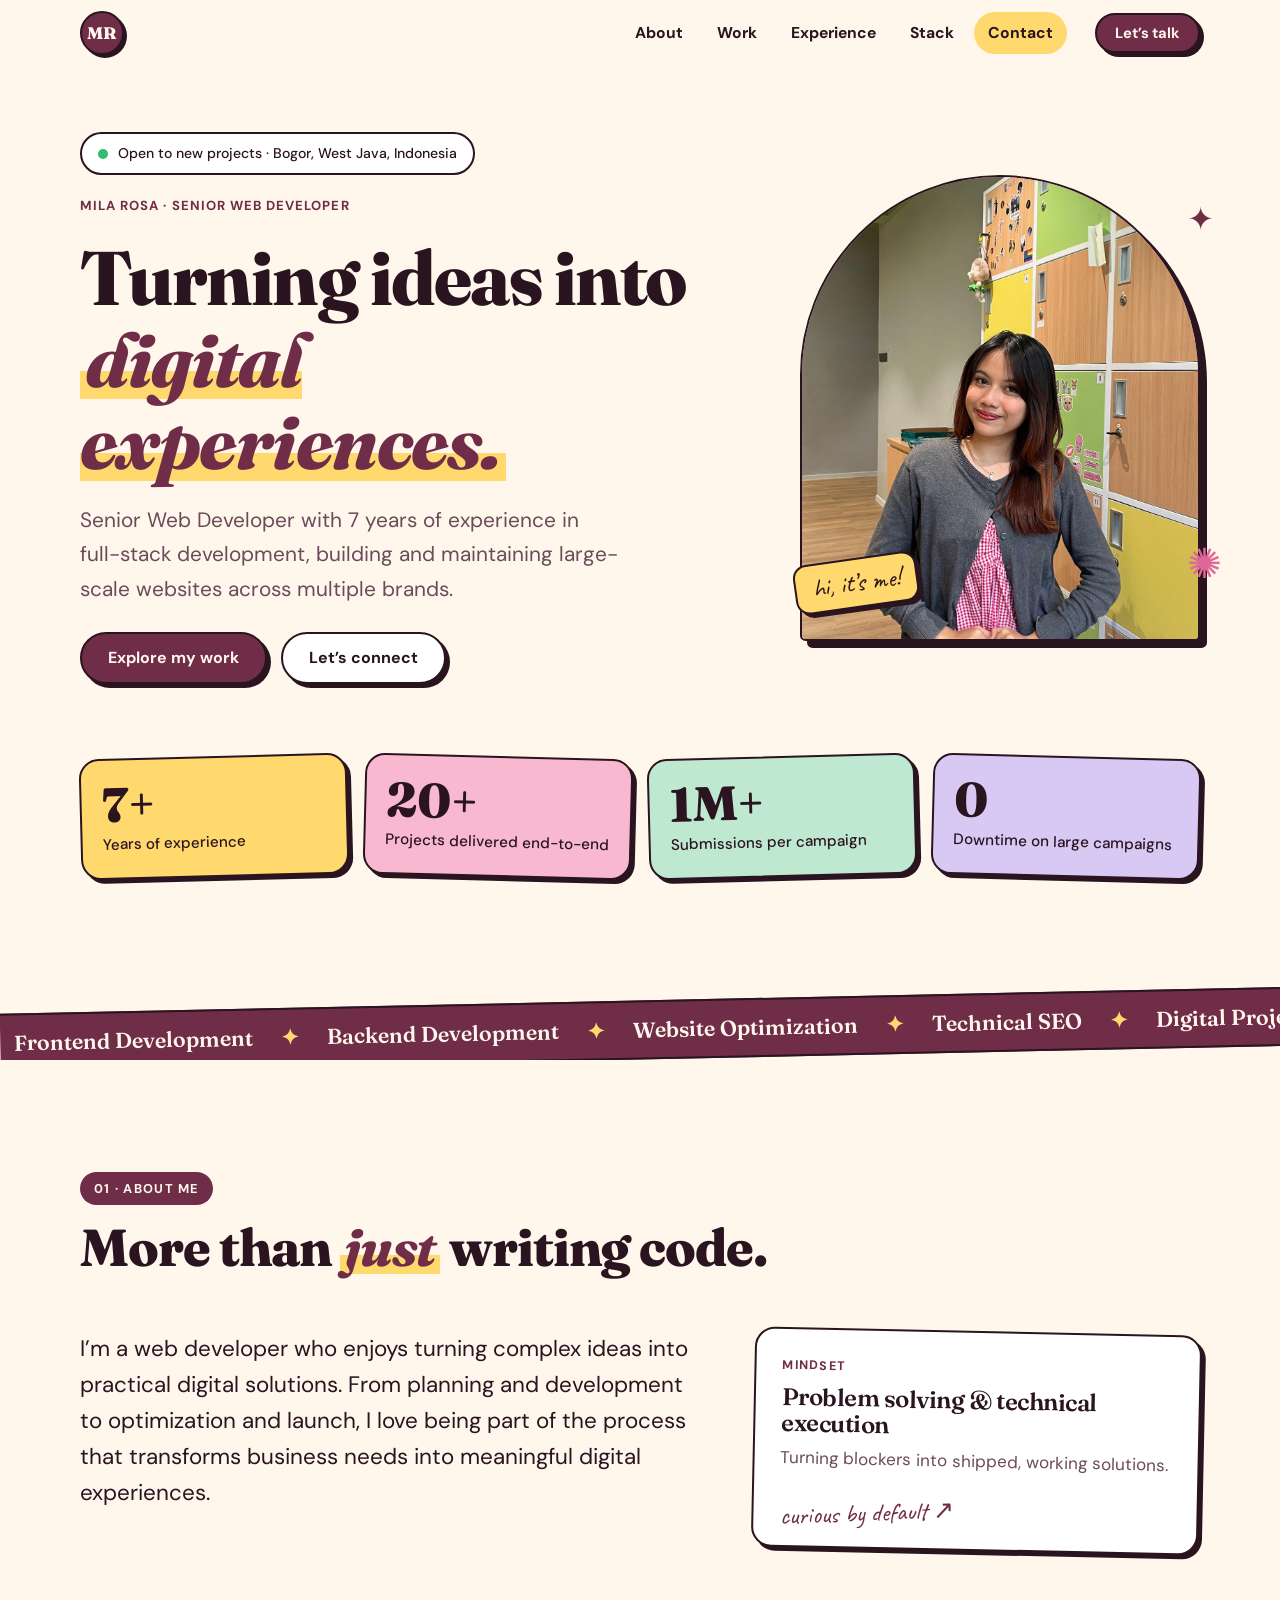
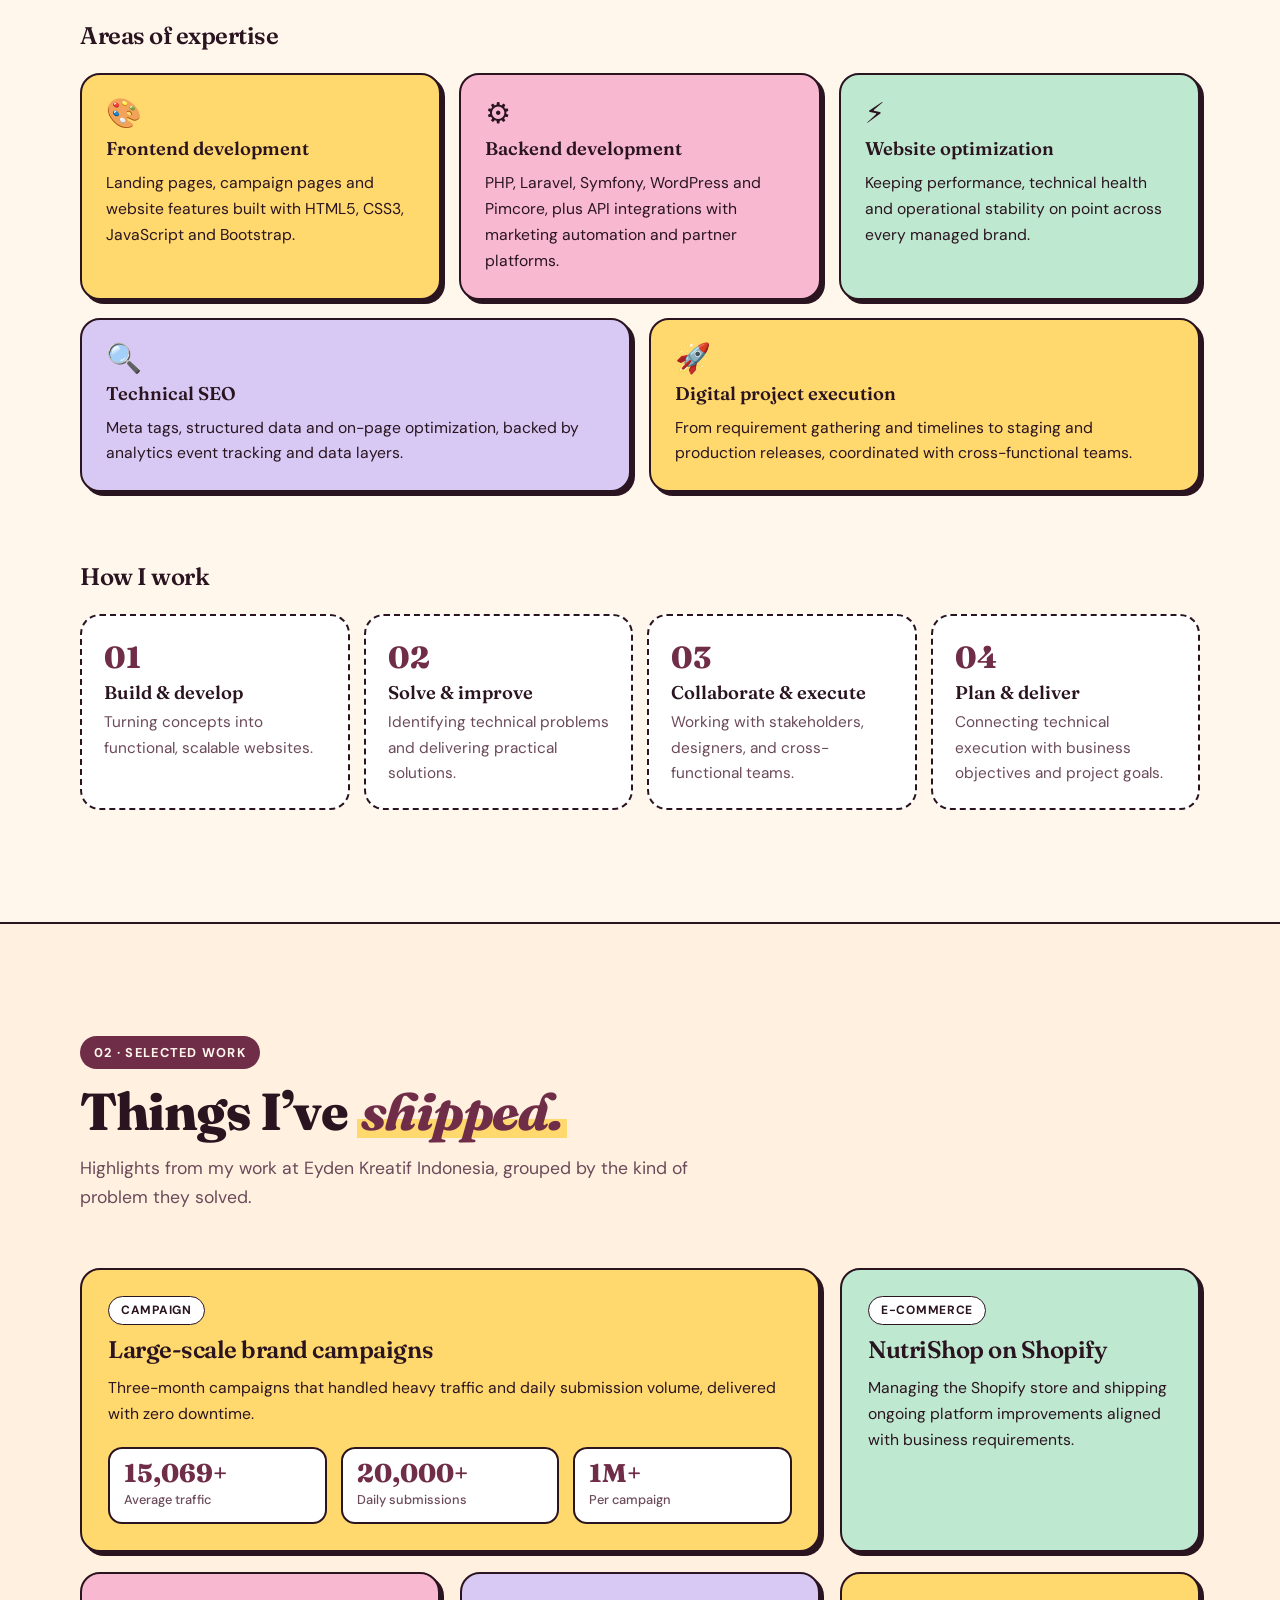
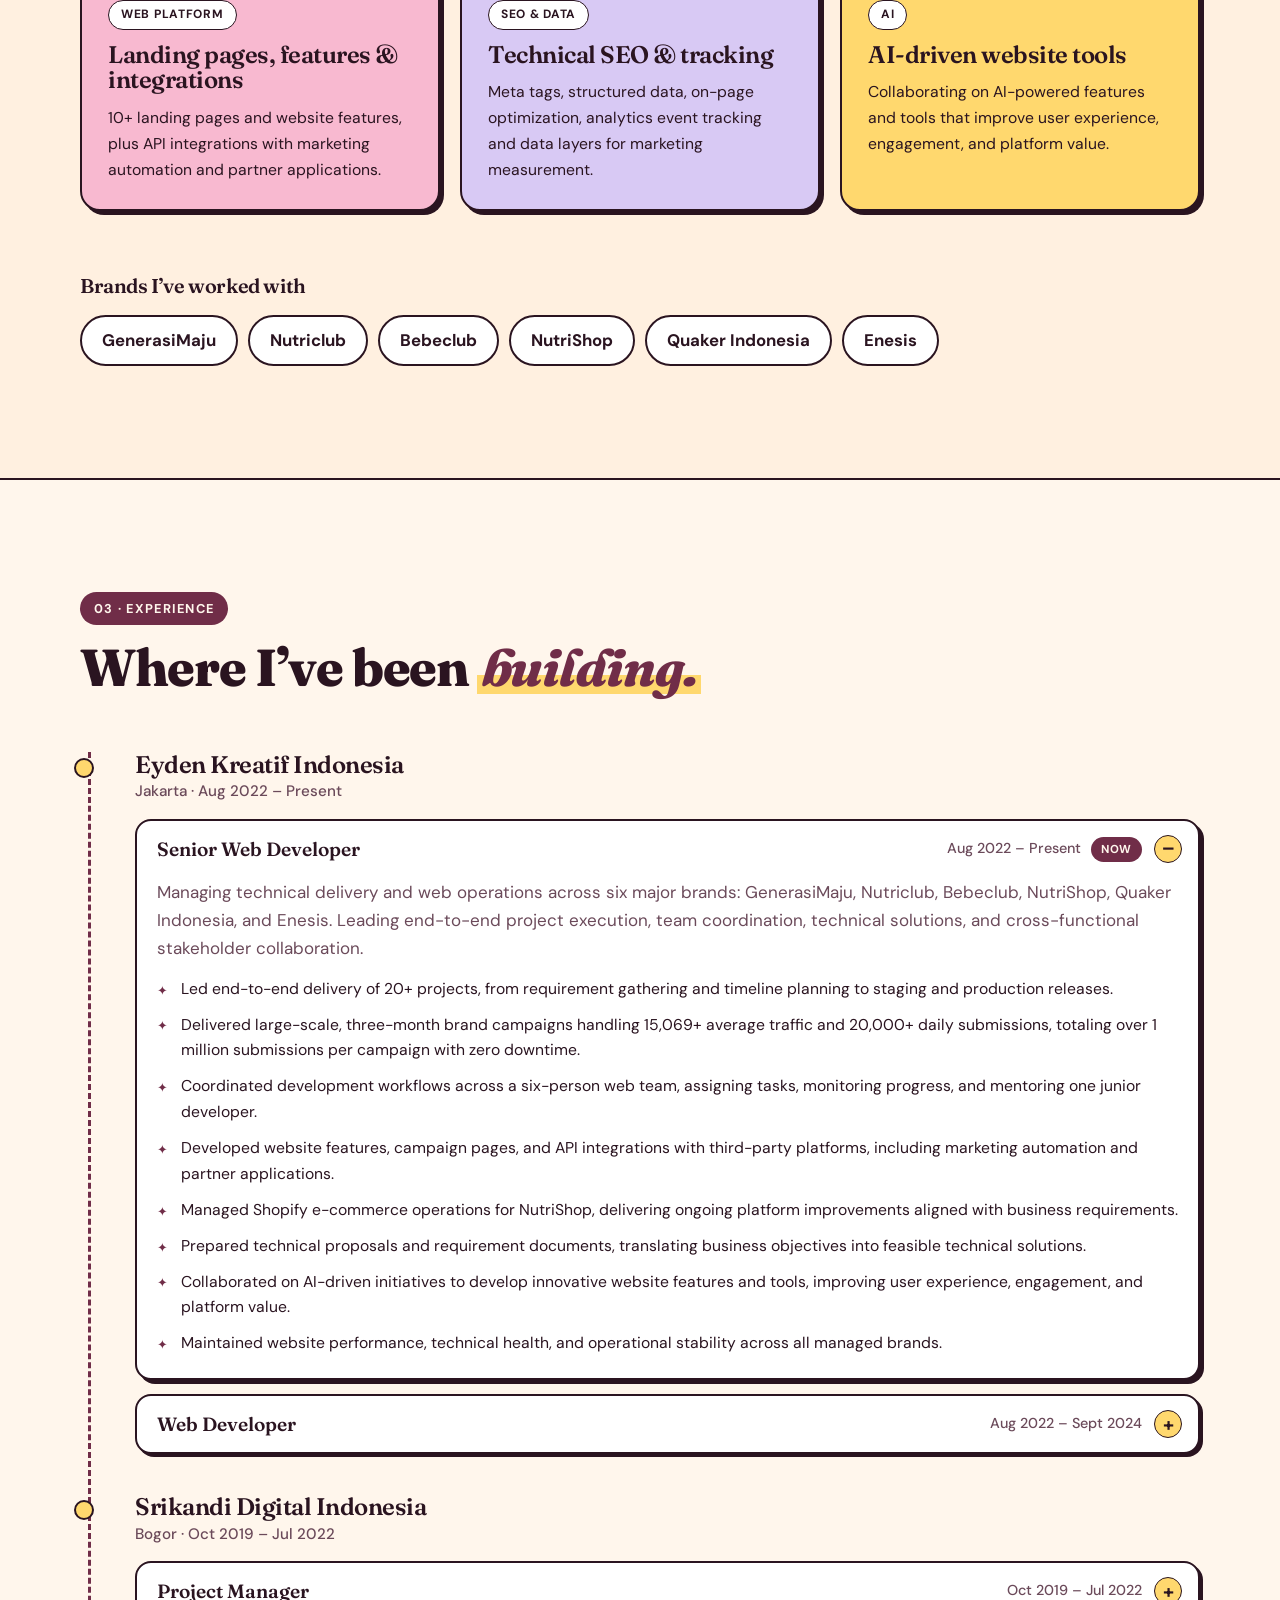
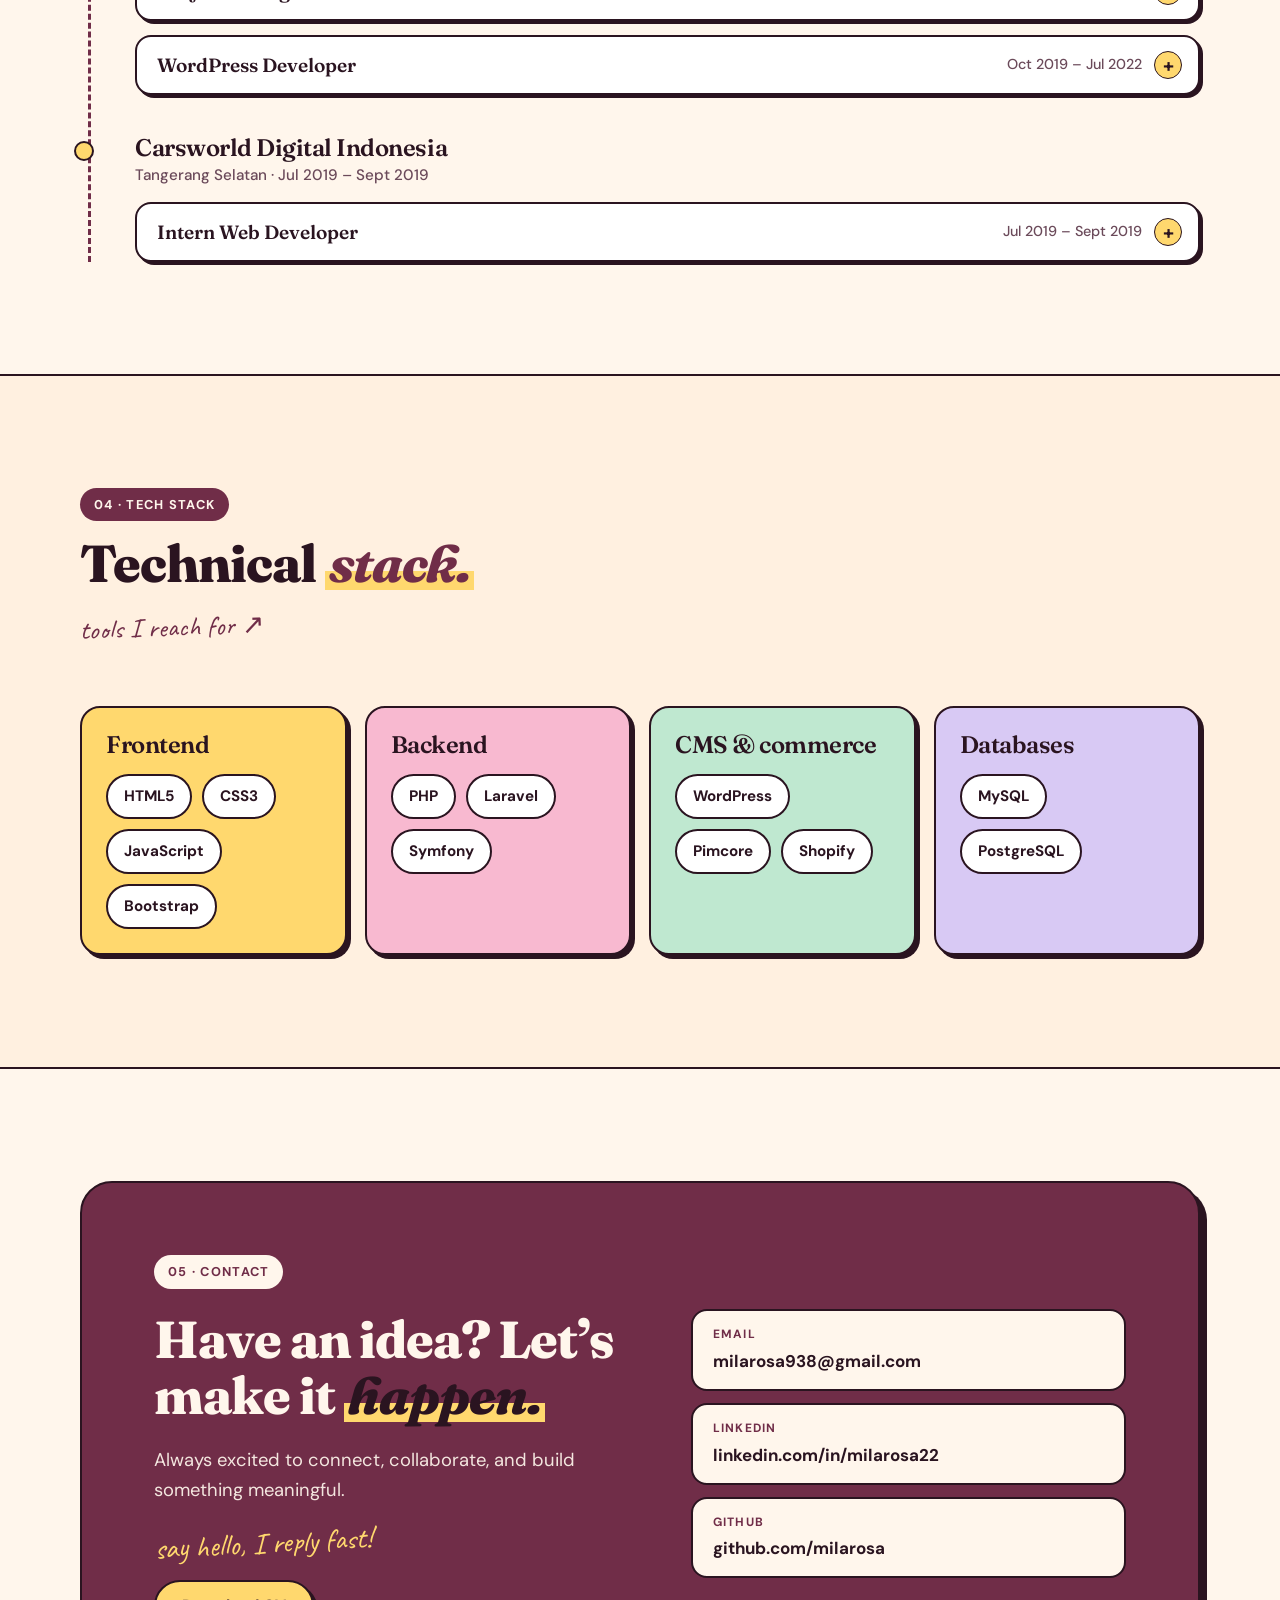
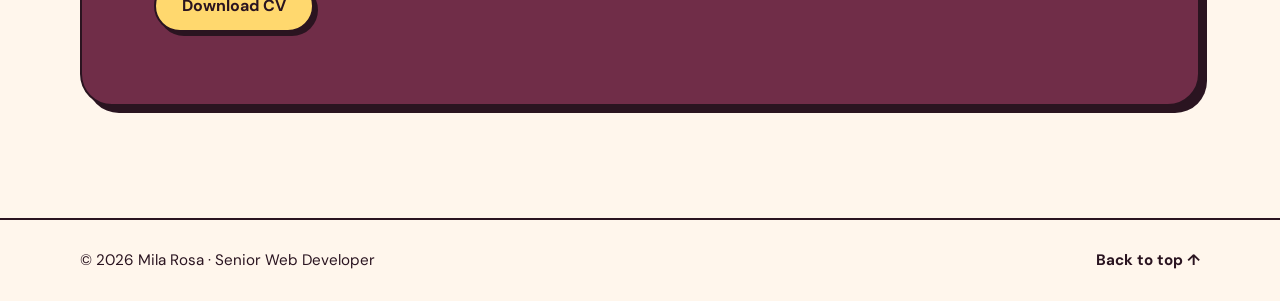
==== commit 54a0490b: "Update new UI" ====
--- a/index.html
+++ b/index.html
@@ -1,3537 +1,406 @@
-<!doctype html>
+<!DOCTYPE html>
 <html lang="en">
-
 <head>
   <meta charset="utf-8">
   <meta name="viewport" content="width=device-width, initial-scale=1">
   <title>Mila Rosa — Senior Web Developer Portfolio</title>
-  <meta name="description"
-    content="Senior Web Developer with 7 years of experience in frontend and backend development, technical SEO and website optimization. Selected work, experience and contact.">
   <meta name="author" content="Mila Rosa">
+  <meta name="description" content="Senior Web Developer with 7 years of experience in frontend and backend development, technical SEO and website optimization. Selected work, experience and contact.">
   <meta name="theme-color" content="#702D48">
+
   <meta property="og:type" content="website">
   <meta property="og:title" content="Mila Rosa — Senior Web Developer">
-  <meta property="og:description"
-    content="Turning ideas into digital experiences. Seven years of building, improving and launching websites and platforms.">
+  <meta property="og:description" content="Turning ideas into digital experiences. Seven years of building, improving and launching websites and platforms.">
   <meta name="twitter:card" content="summary_large_image">
-  <script src="./vendor/react.js"></script>
-  <script src="./vendor/react-dom.js"></script>
-  <script src="./support.js"></script>
+
+  <link rel="preconnect" href="https://fonts.googleapis.com">
+  <link rel="preconnect" href="https://fonts.gstatic.com" crossorigin>
+  <link href="https://fonts.googleapis.com/css2?family=Caveat:wght@600&family=DM+Sans:wght@400;500;700&family=Fraunces:ital,opsz,wght@0,9..144,600;0,9..144,800;1,9..144,600;1,9..144,800&display=swap" rel="stylesheet">
+  <link rel="stylesheet" href="./assets/style.css">
+
+  <script>document.documentElement.classList.add('js');</script>
+  <script type="application/ld+json">
+  {
+    "@context": "https://schema.org",
+    "@type": "Person",
+    "name": "Mila Rosa",
+    "jobTitle": "Senior Web Developer",
+    "url": "https://milarosa.vercel.app/",
+    "address": { "@type": "PostalAddress", "addressLocality": "Bogor", "addressRegion": "West Java", "addressCountry": "ID" },
+    "sameAs": ["https://www.linkedin.com/in/milarosa22/", "https://github.com/milarosa"]
+  }
+  </script>
 </head>
-
 <body>
-  <x-dc>
-    <helmet>
-      <link rel="icon" type="image/png" href="./assets/images/favicon.png">
-      <link rel="preconnect" href="https://fonts.googleapis.com">
-      <link rel="preconnect" href="https://fonts.gstatic.com" crossorigin="">
-      <link
-        href="https://fonts.googleapis.com/css2?family=Caveat:wght@500;700&amp;family=Hanken+Grotesk:wght@400;500;600;700&amp;family=Instrument+Serif:ital@0;1&amp;family=JetBrains+Mono:wght@400;500&amp;display=swap"
-        rel="stylesheet">
-      <style>
-        /* =========================================================
-   TOKENS
-   ========================================================= */
-        :root {
-          --blush: #F4C7D7;
-          --cream: #FFF8F0;
-          --burgundy: #702D48;
-          --lavender: #DCD3F2;
-          --cherry: #E85D75;
-          --charcoal: #252329;
-          --serif: 'Instrument Serif', 'Times New Roman', serif;
-          --sans: 'Hanken Grotesk', system-ui, -apple-system, 'Segoe UI', sans-serif;
-          --hand: 'Caveat', 'Comic Sans MS', cursive;
-          --mono: 'JetBrains Mono', ui-monospace, Menlo, Consolas, monospace;
-          --pad: clamp(20px, 5vw, 72px);
-          --ease: cubic-bezier(.22, .8, .24, 1);
-        }
-
-        /* =========================================================
-   BASE
-   ========================================================= */
-        html {
-          scroll-behavior: smooth;
-          background: var(--burgundy)
-        }
-
-        body {
-          margin: 0;
-          background: var(--burgundy);
-          color: var(--charcoal);
-          font: 400 17px/1.55 var(--sans);
-          -webkit-font-smoothing: antialiased;
-          text-rendering: optimizeLegibility
-        }
-
-        *,
-        *::before,
-        *::after {
-          box-sizing: border-box
-        }
-
-        h1,
-        h2,
-        h3,
-        h4,
-        p,
-        ul,
-        ol,
-        dl,
-        dd,
-        dt,
-        figure {
-          margin: 0;
-          padding: 0
-        }
-
-        h1,
-        h2,
-        h3,
-        h4 {
-          font-weight: 400;
-          font-size: inherit
-        }
-
-        ul,
-        ol {
-          list-style: none
-        }
-
-        a {
-          color: inherit;
-          text-decoration: none
-        }
-
-        svg {
-          display: block;
-          max-width: 100%
-        }
-
-        button {
-          font: inherit;
-          color: inherit;
-          background: none;
-          border: 0;
-          padding: 0;
-          cursor: pointer
-        }
-
-        em {
-          font-style: italic
-        }
-
-        :focus-visible {
-          outline: 3px solid var(--burgundy);
-          outline-offset: 3px;
-          border-radius: 6px
-        }
-
-        .dark :focus-visible {
-          outline-color: var(--blush)
-        }
-
-        .proj :focus-visible {
-          outline-color: var(--charcoal)
-        }
-
-        .proj.pc5 :focus-visible {
-          outline-color: var(--blush)
-        }
-
-        .sr {
-          position: absolute;
-          width: 1px;
-          height: 1px;
-          overflow: hidden;
-          clip: rect(0 0 0 0);
-          white-space: nowrap
-        }
-
-        .skip {
-          position: fixed;
-          left: 16px;
-          top: -90px;
-          z-index: 200;
-          background: var(--charcoal);
-          color: var(--cream);
-          padding: 12px 18px;
-          border-radius: 999px;
-          font-weight: 600;
-          transition: top .2s
-        }
-
-        .skip:focus {
-          top: 16px
-        }
-
-        .site {
-          position: relative;
-          overflow-x: clip
-        }
-
-        .wrap {
-          width: 100%;
-          max-width: 1320px;
-          margin: 0 auto;
-          padding-inline: var(--pad)
-        }
-
-        section {
-          position: relative
-        }
-
-        .mono {
-          font-family: var(--mono);
-          font-size: 13px;
-          letter-spacing: .04em
-        }
-
-        .sec-label {
-          display: flex;
-          width: fit-content;
-          align-items: center;
-          gap: 12px;
-          font-family: var(--mono);
-          font-size: 13px;
-          letter-spacing: .08em;
-          text-transform: uppercase
-        }
-
-        .sec-label::before {
-          content: '';
-          width: 32px;
-          height: 1.5px;
-          background: currentColor
-        }
-
-        .display {
-          font-family: var(--serif);
-          font-weight: 400;
-          line-height: .92;
-          letter-spacing: -.025em
-        }
-
-        .hand {
-          font-family: var(--hand);
-          font-weight: 700;
-          font-size: 28px;
-          line-height: 1
-        }
-
-        .d {
-          position: absolute;
-          pointer-events: none
-        }
-
-        /* =========================================================
-   MOTION  (reveal uses keyframes so it never fights hover transitions)
-   ========================================================= */
-        @keyframes floaty {
-
-          0%,
-          100% {
-            transform: translateY(0) rotate(0deg)
-          }
-
-          50% {
-            transform: translateY(-14px) rotate(6deg)
-          }
-        }
-
-        @keyframes spin {
-          to {
-            transform: rotate(360deg)
-          }
-        }
-
-        @keyframes marquee {
-          to {
-            transform: translateX(-50%)
-          }
-        }
-
-        @keyframes ping {
-          0% {
-            box-shadow: 0 0 0 0 rgba(232, 93, 117, .55)
-          }
-
-          100% {
-            box-shadow: 0 0 0 12px rgba(232, 93, 117, 0)
-          }
-        }
-
-        @keyframes wiggle {
-
-          0%,
-          100% {
-            transform: rotate(-4deg)
-          }
-
-          50% {
-            transform: rotate(4deg)
-          }
-        }
-
-        @keyframes reveal-up {
-          from {
-            opacity: 0;
-            translate: 0 30px
-          }
-
-          to {
-            opacity: 1;
-            translate: 0 0
-          }
-        }
-
-        @keyframes reveal-left {
-          from {
-            opacity: 0;
-            translate: -40px 0
-          }
-
-          to {
-            opacity: 1;
-            translate: 0 0
-          }
-        }
-
-        @keyframes reveal-right {
-          from {
-            opacity: 0;
-            translate: 40px 0
-          }
-
-          to {
-            opacity: 1;
-            translate: 0 0
-          }
-        }
-
-        @keyframes reveal-scale {
-          from {
-            opacity: 0;
-            scale: .92
-          }
-
-          to {
-            opacity: 1;
-            scale: 1
-          }
-        }
-
-        .float {
-          animation: floaty 7s ease-in-out infinite
-        }
-
-        .spin {
-          animation: spin 24s linear infinite
-        }
-
-        .wiggle {
-          animation: wiggle 5s ease-in-out infinite
-        }
-
-        .js [data-reveal]:not(.in) {
-          opacity: 0
-        }
-
-        [data-reveal].in {
-          animation: reveal-up .95s var(--ease) both
-        }
-
-        [data-reveal="left"].in {
-          animation-name: reveal-left
-        }
-
-        [data-reveal="right"].in {
-          animation-name: reveal-right
-        }
-
-        [data-reveal="scale"].in {
-          animation-name: reveal-scale
-        }
-
-        .rd80.in {
-          animation-delay: 80ms
-        }
-
-        .rd100.in {
-          animation-delay: 100ms
-        }
-
-        .rd120.in {
-          animation-delay: 120ms
-        }
-
-        .rd140.in {
-          animation-delay: 140ms
-        }
-
-        .rd160.in {
-          animation-delay: 160ms
-        }
-
-        .rd200.in {
-          animation-delay: 200ms
-        }
-
-        .rd220.in {
-          animation-delay: 220ms
-        }
-
-        .rd280.in {
-          animation-delay: 280ms
-        }
-
-        .rd300.in {
-          animation-delay: 300ms
-        }
-
-        .rd330.in {
-          animation-delay: 330ms
-        }
-
-        .rd390.in {
-          animation-delay: 390ms
-        }
-
-        /* =========================================================
-   NAVIGATION
-   ========================================================= */
-        .nav-wrap {
-          position: fixed;
-          top: 16px;
-          left: 0;
-          right: 0;
-          z-index: 60;
-          display: flex;
-          justify-content: center;
-          padding-inline: 16px;
-          pointer-events: none
-        }
-
-        .nav {
-          pointer-events: auto;
-          position: relative;
-          display: flex;
-          align-items: center;
-          gap: 6px;
-          padding: 6px;
-          border-radius: 999px;
-          background: rgba(255, 248, 240, .88);
-          -webkit-backdrop-filter: blur(14px);
-          backdrop-filter: blur(14px);
-          border: 1.5px solid var(--charcoal);
-          box-shadow: 0 12px 30px -16px rgba(37, 35, 41, .35);
-          transition: box-shadow .35s var(--ease)
-        }
-
-        .nav-wrap.scrolled .nav {
-          box-shadow: 0 18px 40px -14px rgba(37, 35, 41, .5)
-        }
-
-        .logo {
-          position: relative;
-          width: 44px;
-          height: 44px;
-          border-radius: 50%;
-          background: var(--burgundy);
-          color: var(--cream);
-          display: grid;
-          place-items: center;
-          font-family: var(--serif);
-          font-style: italic;
-          font-size: 23px;
-          letter-spacing: -.03em;
-          transition: transform .45s var(--ease)
-        }
-
-        .logo:hover {
-          transform: rotate(-14deg) scale(1.08)
-        }
-
-        .logo::after {
-          content: '';
-          position: absolute;
-          top: 5px;
-          right: 5px;
-          width: 8px;
-          height: 8px;
-          border-radius: 50%;
-          background: var(--cherry)
-        }
-
-        .nav-links {
-          display: flex;
-          gap: 2px;
-          margin: 0 4px 0 6px
-        }
-
-        .nav-links a {
-          display: block;
-          padding: 10px 16px;
-          border-radius: 999px;
-          font-size: 15px;
-          font-weight: 600;
-          transition: background .25s, color .25s
-        }
-
-        .nav-links a:hover {
-          background: var(--blush)
-        }
-
-        .nav-links a.active {
-          background: var(--burgundy);
-          color: var(--cream)
-        }
-
-        .nav-toggle {
-          display: none;
-          width: 44px;
-          height: 44px;
-          border-radius: 50%;
-          background: var(--charcoal);
-          align-items: center;
-          justify-content: center;
-          flex-direction: column;
-          gap: 5px
-        }
-
-        .nav-toggle i {
-          display: block;
-          width: 18px;
-          height: 2px;
-          border-radius: 2px;
-          background: var(--cream);
-          transition: transform .3s var(--ease), opacity .2s
-        }
-
-        .nav.open .nav-toggle i:nth-child(1) {
-          transform: translateY(7px) rotate(45deg)
-        }
-
-        .nav.open .nav-toggle i:nth-child(2) {
-          opacity: 0
-        }
-
-        .nav.open .nav-toggle i:nth-child(3) {
-          transform: translateY(-7px) rotate(-45deg)
-        }
-
-        /* =========================================================
-   BUTTONS · PILLS · TAGS
-   ========================================================= */
-        .btn {
-          position: relative;
-          display: inline-flex;
-          align-items: center;
-          gap: 10px;
-          padding: 16px 26px;
-          border-radius: 999px;
-          font-weight: 700;
-          font-size: 16px;
-          line-height: 1;
-          border: 1.5px solid var(--charcoal);
-          transition: transform .35s var(--ease), background .3s, color .3s, box-shadow .35s var(--ease), border-color .3s
-        }
-
-        .btn svg {
-          width: 18px;
-          height: 18px;
-          transition: transform .35s var(--ease)
-        }
-
-        .btn:hover svg {
-          transform: translate(3px, -3px)
-        }
-
-        .btn-primary {
-          background: var(--charcoal);
-          color: var(--cream)
-        }
-
-        .btn-primary:hover {
-          background: var(--burgundy);
-          border-color: var(--burgundy);
-          transform: translateY(-3px);
-          box-shadow: 0 16px 26px -14px rgba(112, 45, 72, .7)
-        }
-
-        .btn-ghost {
-          background: transparent;
-          color: var(--charcoal)
-        }
-
-        .btn-ghost:hover {
-          background: var(--blush);
-          transform: translateY(-3px)
-        }
-
-        .btn-cherry {
-          background: var(--cherry);
-          border-color: var(--cherry);
-          color: var(--charcoal)
-        }
-
-        .btn-cherry:hover {
-          background: var(--blush);
-          border-color: var(--blush);
-          transform: translateY(-3px)
-        }
-
-        .pill {
-          display: inline-flex;
-          align-items: center;
-          gap: 10px;
-          padding: 8px 16px;
-          border-radius: 999px;
-          font-size: 14px;
-          font-weight: 600;
-          line-height: 1.2;
-          border: 1.5px solid currentColor
-        }
-
-        .pill-solid {
-          background: var(--burgundy);
-          border-color: var(--burgundy);
-          color: var(--cream)
-        }
-
-        .pill-cream {
-          background: var(--cream);
-          border-color: var(--charcoal);
-          color: var(--charcoal)
-        }
-
-        .ping {
-          width: 9px;
-          height: 9px;
-          border-radius: 50%;
-          background: var(--cherry);
-          animation: ping 1.8s ease-out infinite
-        }
-
-        /* =========================================================
-   HERO
-   ========================================================= */
-        .hero {
-          background: var(--cream);
-          padding: 128px 0 84px;
-          overflow: hidden
-        }
-
-        .hero-grid {
-          position: relative;
-          z-index: 2;
-          display: grid;
-          grid-template-columns: repeat(12, minmax(0, 1fr));
-          column-gap: 28px;
-          align-items: start
-        }
-
-        .hero-meta {
-          grid-column: 1/8;
-          grid-row: 1;
-          display: flex;
-          flex-wrap: wrap;
-          align-items: center;
-          gap: 12px 18px;
-          color: var(--burgundy)
-        }
-
-        .masthead {
-          grid-column: 1/8;
-          grid-row: 2;
-          position: relative;
-          margin-top: 14px;
-          font-family: var(--serif);
-          font-size: clamp(76px, 11.6vw, 172px);
-          line-height: .88;
-          letter-spacing: -.035em;
-          color: var(--burgundy)
-        }
-
-        .masthead em {
-          color: var(--cherry)
-        }
-
-        .hero-copy {
-          grid-column: 1/8;
-          grid-row: 3;
-          margin-top: 34px
-        }
-
-        .badges {
-          display: flex;
-          flex-wrap: wrap;
-          gap: 10px
-        }
-
-        .h-hero {
-          margin: 22px 0 22px;
-          font-family: var(--serif);
-          font-size: clamp(42px, 5vw, 74px);
-          line-height: .96;
-          letter-spacing: -.025em;
-          color: var(--charcoal)
-        }
-
-        .h-hero em {
-          color: var(--cherry)
-        }
-
-        .h-hero .u {
-          position: relative;
-          display: inline-block
-        }
-
-        .h-hero .squig {
-          position: absolute;
-          left: 0;
-          bottom: -.08em;
-          width: 100%;
-          height: .16em;
-          color: var(--burgundy)
-        }
-
-        .lead {
-          max-width: 33em;
-          font-size: clamp(18px, 1.55vw, 21px);
-          font-weight: 500
-        }
-
-        .intro {
-          max-width: 34em;
-          margin-top: 14px
-        }
-
-        .cta {
-          display: flex;
-          flex-wrap: wrap;
-          gap: 14px;
-          margin-top: 30px
-        }
-
-        .hero-bg {
-          position: absolute;
-          inset: 0;
-          z-index: 1;
-          pointer-events: none
-        }
-
-        .blob {
-          position: absolute;
-          right: -5%;
-          top: 64px;
-          width: min(56vw, 780px);
-          fill: var(--blush)
-        }
-
-        .ring {
-          position: absolute;
-          left: -110px;
-          top: 250px;
-          width: 240px;
-          height: 240px;
-          border-radius: 50%;
-          background: var(--lavender)
-        }
-
-        .portrait {
-          grid-column: 8/13;
-          grid-row: 1/span 4;
-          position: relative;
-          margin-top: 6px
-        }
-
-        .arch {
-          aspect-ratio: 4/5.1;
-          border-radius: 50% 50% 28px 28px / 39% 39% 28px 28px;
-          border: 1.5px solid var(--charcoal)
-        }
-
-        .arch-back {
-          position: absolute;
-          inset: 0;
-          background: var(--lavender);
-          transform: rotate(7deg) translate(20px, 8px)
-        }
-
-        .arch-front {
-          position: relative;
-          background: var(--burgundy);
-          overflow: hidden
-        }
-
-        .arch-front .fig {
-          position: absolute;
-          inset: 0;
-          width: 100%;
-          height: 100%;
-          object-fit: contain;
-        }
-
-        .arch-front::after {
-          content: '';
-          position: absolute;
-          inset: 0;
-          color: var(--cream);
-          opacity: .28;
-          background-image: radial-gradient(currentColor 1.2px, transparent 1.7px);
-          background-size: 15px 15px;
-          -webkit-mask-image: linear-gradient(to top, #000 0, transparent 42%);
-          mask-image: linear-gradient(to top, #000 0, transparent 42%)
-        }
-
-        .ph-label {
-          position: absolute;
-          z-index: 2;
-          left: 50%;
-          top: 11%;
-          transform: translateX(-50%);
-          white-space: nowrap;
-          padding: 6px 12px;
-          border: 1.5px dashed var(--cream);
-          border-radius: 999px;
-          font-family: var(--mono);
-          font-size: 12px;
-          color: var(--cream)
-        }
-
-        .badge-spin {
-          position: absolute;
-          z-index: 3;
-          left: -58px;
-          bottom: 70px;
-          width: 132px;
-          height: 132px;
-          display: grid;
-          place-items: center
-        }
-
-        .badge-bg {
-          position: absolute;
-          inset: 0;
-          border-radius: 50%;
-          background: var(--cream);
-          border: 1.5px solid var(--charcoal)
-        }
-
-        .badge-spin svg.t {
-          position: absolute;
-          inset: 0;
-          width: 100%;
-          height: 100%;
-          fill: var(--charcoal);
-          font-family: var(--mono);
-          font-size: 12px;
-          letter-spacing: .05em
-        }
-
-        .badge-spin .core {
-          position: relative;
-          width: 54px;
-          height: 54px;
-          border-radius: 50%;
-          background: var(--cherry);
-          border: 1.5px solid var(--charcoal);
-          display: grid;
-          place-items: center
-        }
-
-        .note {
-          position: absolute;
-          z-index: 3;
-          left: -70px;
-          top: 28px;
-          color: var(--burgundy);
-          rotate: -8deg
-        }
-
-        .note svg {
-          width: 70px;
-          height: 54px;
-          margin: 2px 0 0 62px;
-          color: var(--burgundy)
-        }
-
-        /* marquee band */
-        .band {
-          background: var(--cream);
-          padding: 34px 0;
-          overflow: hidden
-        }
-
-        .band-inner {
-          background: var(--burgundy);
-          color: var(--cream);
-          padding: 20px 0;
-          transform: rotate(-1.3deg);
-          margin-inline: -30px;
-          overflow: hidden;
-          border-block: 1.5px solid var(--charcoal)
-        }
-
-        .mq {
-          display: flex;
-          width: max-content;
-          animation: marquee 40s linear infinite
-        }
-
-        .mq-set {
-          display: flex;
-          align-items: center;
-          flex: none
-        }
-
-        .mq-set span {
-          font-family: var(--serif);
-          font-style: italic;
-          font-size: clamp(28px, 3.4vw, 46px);
-          line-height: 1;
-          white-space: nowrap;
-          padding-inline: 26px
-        }
-
-        .mq-set svg {
-          width: 26px;
-          height: 26px;
-          color: var(--cherry);
-          flex: none
-        }
-
-        /* =========================================================
-   ABOUT
-   ========================================================= */
-        .about {
-          background: var(--cream);
-          padding: 110px 0 140px
-        }
-
-        .head-grid {
-          display: grid;
-          grid-template-columns: repeat(12, minmax(0, 1fr));
-          gap: 28px;
-          align-items: end
-        }
-
-        .about-title {
-          grid-column: 1/8;
-          font-size: clamp(54px, 7.2vw, 108px);
-          color: var(--burgundy)
-        }
-
-        .about-title em {
-          color: var(--cherry)
-        }
-
-        .about-intro {
-          grid-column: 8/13;
-          font-size: clamp(18px, 1.6vw, 22px);
-          line-height: 1.5;
-          padding-bottom: 6px
-        }
-
-        .about-note {
-          display: block;
-          margin-top: 16px;
-          color: var(--burgundy);
-          rotate: -2deg
-        }
-
-        .bento {
-          margin-top: 72px;
-          display: grid;
-          grid-template-columns: repeat(12, minmax(0, 1fr));
-          gap: 20px
-        }
-
-        .tile {
-          position: relative;
-          overflow: hidden;
-          padding: 32px;
-          transition: transform .55s var(--ease)
-        }
-
-        .tile:hover {
-          transform: translateY(-6px) rotate(-.6deg)
-        }
-
-        .tile .mono {
-          display: block
-        }
-
-        .tile h3 {
-          font-family: var(--serif);
-          font-size: clamp(32px, 3vw, 44px);
-          line-height: 1;
-          letter-spacing: -.015em
-        }
-
-        .tile p {
-          margin-top: 12px;
-          max-width: 26em
-        }
-
-        .t-years {
-          grid-column: span 5;
-          grid-row: span 2;
-          min-height: 460px;
-          display: flex;
-          flex-direction: column;
-          justify-content: space-between;
-          align-items: center;
-          text-align: center;
-          background: var(--burgundy);
-          color: var(--cream);
-          border-radius: 240px 240px 32px 32px;
-          padding-top: 56px
-        }
-
-        .t-years .big {
-          font-family: var(--serif);
-          font-style: italic;
-          font-size: clamp(190px, 22vw, 300px);
-          line-height: .78;
-          letter-spacing: -.05em;
-          color: var(--blush)
-        }
-
-        .t-code {
-          grid-column: span 4;
-          background: var(--lavender);
-          border-radius: 32px 120px 32px 32px;
-          min-height: 220px
-        }
-
-        .t-team {
-          grid-column: span 3;
-          background: var(--blush);
-          border-radius: 32px;
-          min-height: 220px
-        }
-
-        .t-solve {
-          grid-column: span 7;
-          background: var(--charcoal);
-          color: var(--cream);
-          border-radius: 0;
-          min-height: 220px;
-          display: grid;
-          grid-template-columns: 1fr auto;
-          gap: 20px;
-          align-items: center
-        }
-
-        .t-solve .mono {
-          color: var(--blush)
-        }
-
-        .tile .ico {
-          width: 56px;
-          height: 56px;
-          margin-bottom: 18px
-        }
-
-        /* =========================================================
-   EXPERIENCE
-   ========================================================= */
-        .exp {
-          background: var(--lavender);
-          padding: 120px 0 140px;
-          overflow-x: clip
-        }
-
-        .exp-title {
-          grid-column: 1/10;
-          font-size: clamp(54px, 7.2vw, 108px);
-          color: var(--burgundy)
-        }
-
-        .exp-title em {
-          color: var(--charcoal)
-        }
-
-        .exp-grid {
-          display: grid;
-          grid-template-columns: repeat(12, minmax(0, 1fr));
-          gap: 28px;
-          margin-top: 64px;
-          align-items: start
-        }
-
-        .timeline {
-          grid-column: 1/-1
-        }
-
-        .t-row {
-          position: relative;
-          display: grid;
-          grid-template-columns: 168px minmax(0, 1fr);
-          gap: 28px;
-          padding: 38px 20px;
-          margin-inline: -20px;
-          border-top: 1.5px solid var(--burgundy);
-          transition: background .4s var(--ease)
-        }
-
-        .t-row:last-child {
-          border-bottom: 1.5px solid var(--burgundy)
-        }
-
-        .t-row:hover {
-          background: rgba(255, 248, 240, .55)
-        }
-
-        .t-when {
-          font-family: var(--mono);
-          font-size: 13px;
-          letter-spacing: .03em;
-          color: var(--burgundy);
-          padding-top: 10px;
-          display: flex;
-          flex-direction: column;
-          gap: 10px;
-          align-items: flex-start
-        }
-
-        .now {
-          display: inline-flex;
-          align-items: center;
-          gap: 8px;
-          padding: 5px 12px;
-          border-radius: 999px;
-          background: var(--cherry);
-          color: var(--charcoal);
-          font-weight: 600
-        }
-
-        .t-role {
-          font-family: var(--serif);
-          font-size: clamp(34px, 3.6vw, 52px);
-          line-height: 1;
-          letter-spacing: -.02em;
-          color: var(--charcoal)
-        }
-
-        .t-co {
-          margin-top: 8px;
-          font-weight: 700;
-          color: var(--burgundy)
-        }
-
-        .t-desc {
-          margin-top: 14px;
-          max-width: 36em
-        }
-
-        .t-list {
-          margin-top: 16px;
-          display: grid;
-          gap: 9px
-        }
-
-        .t-list li {
-          position: relative;
-          padding-left: 26px
-        }
-
-        .t-list li::before {
-          content: '';
-          position: absolute;
-          left: 0;
-          top: .5em;
-          width: 13px;
-          height: 13px;
-          background: var(--cherry);
-          clip-path: polygon(50% 0, 62% 38%, 100% 50%, 62% 62%, 50% 100%, 38% 62%, 0 50%, 38% 38%)
-        }
-
-        /* =========================================================
-   TECH STACK (inside Experience) · two marquee rows of tool chips
-   ========================================================= */
-        .stack {
-          position: relative;
-          margin-top: 128px
-        }
-
-        .stack-head {
-          position: relative;
-          z-index: 2;
-          display: flex;
-          flex-direction: column;
-          align-items: center;
-          text-align: center
-        }
-
-        .stack-head .sec-label {
-          color: var(--burgundy)
-        }
-
-        .stack-title {
-          margin-top: 22px;
-          font-size: clamp(54px, 7.2vw, 108px);
-          color: var(--burgundy)
-        }
-
-        .stack-title em {
-          color: var(--charcoal)
-        }
-
-        .stack-sub {
-          max-width: 34em;
-          margin-top: 24px;
-          font-size: clamp(18px, 1.6vw, 22px);
-          line-height: 1.5
-        }
-
-        .stack-note {
-          display: block;
-          margin-top: 14px;
-          color: var(--burgundy);
-          rotate: -2deg
-        }
-
-        .stack-rows {
-          position: relative;
-          z-index: 2;
-          margin-top: 60px;
-          display: grid;
-          gap: 22px;
-          padding-block: 10px;
-          -webkit-mask-image: linear-gradient(90deg, transparent 0, #000 9%, #000 91%, transparent 100%);
-          mask-image: linear-gradient(90deg, transparent 0, #000 9%, #000 91%, transparent 100%)
-        }
-
-        .srow {
-          display: flex;
-          width: max-content;
-          animation: marquee 80s linear infinite
-        }
-
-        .srow.rev {
-          animation-direction: reverse;
-          animation-duration: 92s
-        }
-
-        .srow:hover {
-          animation-play-state: paused
-        }
-
-        .srow-set {
-          display: flex;
-          flex: none;
-          gap: 18px;
-          padding-right: 18px
-        }
-
-        .chip {
-          --cbg: var(--cream);
-          --cfg: var(--charcoal);
-          --tbg: var(--blush);
-          display: flex;
-          align-items: center;
-          flex: none;
-          gap: 14px;
-          padding: 9px 28px 9px 9px;
-          border-radius: 999px;
-          background: var(--cbg);
-          color: var(--cfg);
-          border: 1.5px solid var(--charcoal);
-          font-weight: 700;
-          font-size: 18px;
-          line-height: 1;
-          white-space: nowrap;
-          box-shadow: 0 16px 24px -18px rgba(37, 35, 41, .55);
-          transition: transform .35s var(--ease), box-shadow .35s var(--ease)
-        }
-
-        .chip:hover {
-          transform: translateY(-5px) rotate(-2deg);
-          box-shadow: 0 24px 30px -16px rgba(112, 45, 72, .55)
-        }
-
-        .chip-ico {
-          display: grid;
-          place-items: center;
-          flex: none;
-          width: 54px;
-          height: 54px;
-          border-radius: 50%;
-          background: var(--tbg);
-          border: 1.5px solid var(--charcoal)
-        }
-
-        .chip-ico svg {
-          width: 30px;
-          height: 30px
-        }
-
-        .k1 {
-          --cbg: var(--cream);
-          --tbg: var(--blush)
-        }
-
-        .k2 {
-          --cbg: var(--blush);
-          --tbg: var(--cream)
-        }
-
-        .k3 {
-          --cbg: var(--cream);
-          --tbg: var(--lavender)
-        }
-
-        .k4 {
-          --cbg: var(--cherry);
-          --tbg: var(--cream)
-        }
-
-        .k5 {
-          --cbg: var(--burgundy);
-          --cfg: var(--cream);
-          --tbg: var(--cream)
-        }
-
-        /* =========================================================
-   PROJECTS
-   ========================================================= */
-        .work {
-          background: var(--charcoal);
-          color: var(--cream);
-          padding: 130px 0 150px
-        }
-
-        .work .sec-label {
-          color: var(--blush)
-        }
-
-        .work-title {
-          grid-column: 1/9;
-          font-size: clamp(64px, 10vw, 156px)
-        }
-
-        .work-title em {
-          color: var(--cherry)
-        }
-
-        .work-sub {
-          grid-column: 9/13;
-          font-size: 18px;
-          padding-bottom: 12px
-        }
-
-        .proj-grid {
-          margin-top: 72px;
-          display: grid;
-          grid-template-columns: repeat(12, minmax(0, 1fr));
-          gap: 28px;
-          align-items: start
-        }
-
-        .pw {
-          grid-column: span 6
-        }
-
-        .pw.f {
-          grid-column: 1/-1
-        }
-
-        .pw.w7 {
-          grid-column: span 7
-        }
-
-        .pw.w5 {
-          grid-column: span 5
-        }
-
-        .pw.drop {
-          margin-top: 56px
-        }
-
-        .pc1 {
-          --bg: var(--blush);
-          --fg: var(--charcoal);
-          --mbg: var(--cherry)
-        }
-
-        .pc2 {
-          --bg: var(--lavender);
-          --fg: var(--charcoal);
-          --mbg: var(--burgundy)
-        }
-
-        .pc3 {
-          --bg: var(--cream);
-          --fg: var(--charcoal);
-          --mbg: var(--blush)
-        }
-
-        .pc4 {
-          --bg: var(--cherry);
-          --fg: var(--charcoal);
-          --mbg: var(--cream)
-        }
-
-        .pc5 {
-          --bg: var(--burgundy);
-          --fg: var(--cream);
-          --mbg: var(--blush)
-        }
-
-        .pc6 {
-          --bg: var(--blush);
-          --fg: var(--charcoal);
-          --mbg: var(--charcoal)
-        }
-
-        .proj {
-          position: relative;
-          display: grid;
-          background: var(--bg);
-          color: var(--fg);
-          border-radius: 40px;
-          overflow: hidden;
-          transition: transform .6s var(--ease), box-shadow .6s var(--ease)
-        }
-
-        .proj:hover {
-          transform: translateY(-8px);
-          box-shadow: 0 44px 64px -34px rgba(0, 0, 0, .75)
-        }
-
-        .proj.feature {
-          grid-template-columns: minmax(0, 5fr) minmax(0, 6fr)
-        }
-
-        .proj.feature.rev {
-          grid-template-columns: minmax(0, 6fr) minmax(0, 5fr)
-        }
-
-        .proj.feature.rev .proj-media {
-          order: -1
-        }
-
-        .proj.stack {
-          grid-template-rows: auto 1fr
-        }
-
-        .proj-media {
-          position: relative;
-          display: grid;
-          overflow: hidden;
-          background: var(--mbg);
-          min-height: 360px
-        }
-
-        .proj.feature .proj-media {
-          min-height: 480px
-        }
-
-        .mock {
-          position: relative;
-          display: grid;
-          place-items: center;
-          padding: clamp(22px, 3vw, 42px);
-          transition: transform 1s var(--ease)
-        }
-
-        .proj:hover .mock {
-          transform: scale(1.045)
-        }
-
-        .proj-body {
-          display: flex;
-          flex-direction: column;
-          gap: 18px;
-          padding: clamp(28px, 3.4vw, 48px)
-        }
-
-        .proj-top {
-          display: flex;
-          align-items: center;
-          justify-content: space-between;
-          gap: 12px;
-          flex-wrap: wrap
-        }
-
-        .proj-num {
-          font-family: var(--mono);
-          font-size: 13px;
-          letter-spacing: .06em
-        }
-
-        .proj-cat {
-          font-size: 13px;
-          padding: 6px 14px
-        }
-
-        .proj-title {
-          font-family: var(--serif);
-          font-size: clamp(44px, 5vw, 80px);
-          line-height: .94;
-          letter-spacing: -.025em
-        }
-
-        .proj-desc {
-          font-size: 17px;
-          max-width: 32em
-        }
-
-        .proj-role {
-          display: grid;
-          gap: 6px;
-          padding-top: 16px;
-          border-top: 1.5px solid currentColor
-        }
-
-        .proj-role dt {
-          font-family: var(--mono);
-          font-size: 12px;
-          letter-spacing: .08em;
-          text-transform: uppercase
-        }
-
-        .proj-role dd {
-          font-size: 16px
-        }
-
-        .stack-list {
-          display: flex;
-          flex-wrap: wrap;
-          gap: 8px
-        }
-
-        .stack-list li {
-          font-family: var(--mono);
-          font-size: 12.5px;
-          padding: 6px 12px;
-          border-radius: 999px;
-          border: 1.5px solid currentColor;
-          line-height: 1.2
-        }
-
-        .proj .btn {
-          align-self: flex-start;
-          margin-top: auto;
-          background: var(--fg);
-          border-color: var(--fg);
-          color: var(--bg)
-        }
-
-        .proj .btn:hover {
-          transform: translateY(-3px) scale(1.03)
-        }
-
-        /* mockup parts (drawn with CSS/SVG, swap for real screenshots any time) */
-        .browser {
-          position: relative;
-          width: 100%;
-          max-width: 520px;
-          background: var(--cream);
-          border: 1.5px solid var(--charcoal);
-          border-radius: 18px;
-          overflow: hidden;
-          box-shadow: 0 36px 50px -28px rgba(37, 35, 41, .65);
-          color: var(--charcoal)
-        }
-
-        .bar {
-          display: flex;
-          align-items: center;
-          gap: 6px;
-          padding: 10px 14px;
-          border-bottom: 1.5px solid var(--charcoal)
-        }
-
-        .bar i {
-          display: block;
-          width: 10px;
-          height: 10px;
-          border-radius: 50%;
-          border: 1.5px solid var(--charcoal)
-        }
-
-        .bar span {
-          flex: 1;
-          margin-left: 10px;
-          height: 22px;
-          border-radius: 999px;
-          border: 1.5px solid var(--charcoal);
-          padding: 0 10px;
-          font: 500 11px/19px var(--mono);
-          overflow: hidden;
-          white-space: nowrap
-        }
-
-        .scr {
-          display: grid;
-          gap: 14px;
-          padding: 18px;
-          min-height: 210px
-        }
-
-        .b {
-          display: block;
-          flex: none;
-          border-radius: 6px;
-          height: 10px;
-          width: 100%;
-          background: var(--charcoal)
-        }
-
-        .pb {
-          border-radius: 999px
-        }
-
-        .m-row {
-          display: flex;
-          align-items: center;
-          justify-content: space-between;
-          gap: 8px
-        }
-
-        .m-split {
-          display: grid;
-          grid-template-columns: 1.25fr 1fr;
-          gap: 14px;
-          align-items: center
-        }
-
-        .m-col {
-          display: grid;
-          gap: 8px
-        }
-
-        .m-grid3 {
-          display: grid;
-          grid-template-columns: repeat(3, minmax(0, 1fr));
-          gap: 10px
-        }
-
-        .m-card {
-          display: grid;
-          gap: 6px;
-          padding: 8px;
-          border: 1.5px solid var(--charcoal);
-          border-radius: 10px;
-          background: var(--cream)
-        }
-
-        .m-card svg {
-          width: 58%;
-          margin-inline: auto
-        }
-
-        .phone {
-          position: relative;
-          width: 150px;
-          height: 292px;
-          flex: none;
-          padding: 7px;
-          border-radius: 30px;
-          background: var(--charcoal);
-          box-shadow: 0 30px 40px -22px rgba(37, 35, 41, .7)
-        }
-
-        .phone-scr {
-          height: 100%;
-          display: grid;
-          align-content: start;
-          gap: 9px;
-          padding: 14px 11px;
-          border-radius: 24px;
-          background: var(--cream)
-        }
-
-        .phone-scr::before {
-          content: '';
-          display: block;
-          width: 44px;
-          height: 5px;
-          border-radius: 5px;
-          background: var(--charcoal);
-          margin: 0 auto 2px
-        }
-
-        .duo {
-          display: flex;
-          align-items: center
-        }
-
-        /* =========================================================
-   WHAT I BRING
-   ========================================================= */
-        .bring {
-          background: var(--cream);
-          padding: 130px 0 150px;
-          overflow: hidden
-        }
-
-        .bring-title {
-          grid-column: 1/9;
-          font-size: clamp(54px, 7.2vw, 108px);
-          color: var(--burgundy)
-        }
-
-        .bring-title em {
-          color: var(--cherry)
-        }
-
-        .bring-sub {
-          grid-column: 9/13;
-          padding-bottom: 10px
-        }
-
-        .bring-grid {
-          margin-top: 72px;
-          display: grid;
-          grid-template-columns: repeat(4, minmax(0, 1fr));
-          gap: 22px;
-          align-items: start
-        }
-
-        .bring-grid>li:nth-child(2),
-        .bring-grid>li:nth-child(4) {
-          margin-top: 48px
-        }
-
-        .b-card {
-          position: relative;
-          min-height: 400px;
-          display: flex;
-          flex-direction: column;
-          gap: 16px;
-          padding: 30px 28px 34px;
-          border: 1.5px solid var(--charcoal);
-          transition: transform .55s var(--ease), box-shadow .55s var(--ease)
-        }
-
-        .b-card:hover {
-          transform: translateY(-8px) rotate(-1.2deg);
-          box-shadow: 0 28px 40px -26px rgba(37, 35, 41, .55)
-        }
-
-        .b-card .num {
-          font-family: var(--serif);
-          font-size: 96px;
-          line-height: .8;
-          letter-spacing: -.04em
-        }
-
-        .b-card h3 {
-          font-family: var(--serif);
-          font-size: clamp(32px, 2.8vw, 42px);
-          line-height: 1;
-          letter-spacing: -.02em
-        }
-
-        .b-card .ico {
-          width: 56px;
-          height: 56px;
-          margin-top: auto
-        }
-
-        .bc1 {
-          background: var(--blush);
-          border-radius: 130px 130px 32px 32px;
-          padding-top: 56px
-        }
-
-        .bc2 {
-          background: var(--lavender);
-          border-radius: 32px
-        }
-
-        .bc3 {
-          background: var(--cherry);
-          border-radius: 32px 150px 32px 32px
-        }
-
-        .bc4 {
-          background: var(--burgundy);
-          color: var(--cream);
-          border-radius: 0
-        }
-
-        .bc4 .num {
-          color: var(--blush)
-        }
-
-        /* =========================================================
-   CONTACT
-   ========================================================= */
-        .contact {
-          background: var(--burgundy);
-          color: var(--cream);
-          padding: 140px 0 56px;
-          overflow: hidden
-        }
-
-        .contact .sec-label {
-          color: var(--blush)
-        }
-
-        .contact-title {
-          position: relative;
-          z-index: 2;
-          margin-top: 24px;
-          font-size: clamp(64px, 10.6vw, 176px);
-          line-height: .9;
-          max-width: 6.6em
-        }
-
-        .contact-title em {
-          color: var(--blush)
-        }
-
-        .contact-grid {
-          position: relative;
-          z-index: 2;
-          display: grid;
-          grid-template-columns: repeat(12, minmax(0, 1fr));
-          gap: 28px;
-          margin-top: 64px;
-          align-items: start
-        }
-
-        .contact-copy {
-          grid-column: 1/6
-        }
-
-        .contact-copy p {
-          font-size: clamp(19px, 1.8vw, 24px);
-          line-height: 1.45;
-          max-width: 20em
-        }
-
-        .contact-copy .hand {
-          display: block;
-          margin: 26px 0 0;
-          color: var(--blush);
-          rotate: -3deg
-        }
-
-        .contact-copy .btn {
-          margin-top: 30px
-        }
-
-        .c-links {
-          grid-column: 7/13
-        }
-
-        .c-link {
-          display: flex;
-          align-items: center;
-          justify-content: space-between;
-          gap: 16px;
-          padding: 22px 0;
-          border-top: 1.5px solid rgba(255, 248, 240, .4);
-          transition: padding .45s var(--ease), color .3s
-        }
-
-        .c-links li:last-child .c-link {
-          border-bottom: 1.5px solid rgba(255, 248, 240, .4)
-        }
-
-        .c-link:hover {
-          padding-left: 18px;
-          color: var(--blush)
-        }
-
-        .c-link small {
-          display: block;
-          font-family: var(--mono);
-          font-size: 12px;
-          letter-spacing: .08em;
-          text-transform: uppercase;
-          color: var(--blush)
-        }
-
-        .c-link span.v {
-          display: block;
-          font-family: var(--serif);
-          font-size: clamp(28px, 3.3vw, 46px);
-          line-height: 1.05;
-          letter-spacing: -.015em;
-          overflow-wrap: anywhere
-        }
-
-        .c-link svg {
-          width: 34px;
-          height: 34px;
-          flex: none;
-          transition: transform .45s var(--ease)
-        }
-
-        .c-link:hover svg {
-          transform: rotate(45deg)
-        }
-
-        .c-bg-badge {
-          z-index: 1;
-          right: 5%;
-          top: 110px;
-          width: 140px;
-          height: 140px;
-          display: grid;
-          place-items: center
-        }
-
-        .c-bg-badge svg.t {
-          position: absolute;
-          inset: 0;
-          width: 100%;
-          height: 100%;
-          fill: var(--blush);
-          font-family: var(--mono);
-          font-size: 12px;
-          letter-spacing: .05em
-        }
-
-        .footer {
-          display: flex;
-          flex-wrap: wrap;
-          align-items: center;
-          justify-content: space-between;
-          gap: 14px 24px;
-          margin-top: 100px;
-          padding-top: 26px;
-          border-top: 1.5px solid rgba(255, 248, 240, .4);
-          font-size: 15px;
-          position: relative;
-          z-index: 2
-        }
-
-        .footer a {
-          display: inline-flex;
-          align-items: center;
-          gap: 8px;
-          font-weight: 600;
-          transition: color .3s
-        }
-
-        .footer a:hover {
-          color: var(--blush)
-        }
-
-        .footer svg {
-          width: 16px;
-          height: 16px
-        }
-
-        /* =========================================================
-   CUSTOM CURSOR (progressive enhancement, fine pointers only)
-   ========================================================= */
-        .cursor {
-          position: fixed;
-          left: 0;
-          top: 0;
-          z-index: 120;
-          display: none;
-          pointer-events: none;
-          opacity: 0;
-          transition: opacity .3s
-        }
-
-        .has-cursor .cursor {
-          display: block
-        }
-
-        .has-cursor.cursor-on .cursor {
-          opacity: 1
-        }
-
-        .cursor-ring {
-          display: grid;
-          place-items: center;
-          width: 34px;
-          height: 34px;
-          margin: -17px 0 0 -17px;
-          border-radius: 50%;
-          border: 1.5px solid var(--cherry);
-          transition: width .35s var(--ease), height .35s var(--ease), margin .35s var(--ease), background .3s, border-color .3s
-        }
-
-        .cursor.is-link .cursor-ring {
-          width: 64px;
-          height: 64px;
-          margin: -32px 0 0 -32px;
-          background: rgba(232, 93, 117, .2)
-        }
-
-        .cursor.has-label .cursor-ring {
-          width: 92px;
-          height: 92px;
-          margin: -46px 0 0 -46px;
-          background: var(--cherry);
-          border-color: var(--cherry)
-        }
-
-        .cursor-label {
-          font: 700 13px/1 var(--sans);
-          color: var(--charcoal);
-          opacity: 0;
-          transition: opacity .2s
-        }
-
-        .cursor.has-label .cursor-label {
-          opacity: 1
-        }
-
-        /* =========================================================
-   RESPONSIVE
-   ========================================================= */
-        @media (max-width:1100px) {
-          .hero {
-            padding-top: 112px
-          }
-
-          .hero-grid {
-            display: flex;
-            flex-direction: column;
-            gap: 0
-          }
-
-          .hero-meta {
-            order: 0
-          }
-
-          .masthead {
-            order: 1;
-            margin-top: 10px
-          }
-
-          .portrait {
-            order: 2;
-            width: min(100%, 420px);
-            margin: 34px 0 18px 14px
-          }
-
-          .hero-copy {
-            order: 3;
-            margin-top: 26px
-          }
-
-          .blob {
-            top: auto;
-            bottom: -40px;
-            width: 110vw;
-            right: -30vw
-          }
-
-          .head-grid,
-          .exp-grid,
-          .contact-grid {
-            display: flex;
-            flex-direction: column;
-            align-items: stretch;
-            gap: 24px
-          }
-
-          .bento {
-            grid-template-columns: repeat(2, minmax(0, 1fr))
-          }
-
-          .t-years {
-            grid-column: 1/-1;
-            grid-row: auto
-          }
-
-          .t-code,
-          .t-team {
-            grid-column: span 1
-          }
-
-          .t-solve {
-            grid-column: 1/-1
-          }
-
-          .stack {
-            margin-top: 96px
-          }
-
-          .proj.feature,
-          .proj.feature.rev {
-            grid-template-columns: 1fr
-          }
-
-          .proj.feature.rev .proj-media {
-            order: 0
-          }
-
-          .proj.feature .proj-media {
-            min-height: 380px
-          }
-
-          .pw,
-          .pw.w7,
-          .pw.w5 {
-            grid-column: 1/-1
-          }
-
-          .pw.drop {
-            margin-top: 0
-          }
-
-          .bring-grid {
-            grid-template-columns: repeat(2, minmax(0, 1fr))
-          }
-
-          .bring-grid>li:nth-child(2),
-          .bring-grid>li:nth-child(4) {
-            margin-top: 0
-          }
-
-          .c-bg-badge {
-            top: 70px;
-            width: 110px;
-            height: 110px
-          }
-        }
-
-        @media (max-width:720px) {
-          body {
-            font-size: 16px
-          }
-
-          .nav {
-            width: 100%;
-            justify-content: space-between
-          }
-
-          .nav-links {
-            display: none;
-            position: absolute;
-            top: calc(100% + 10px);
-            left: 0;
-            right: 0;
-            margin: 0;
-            flex-direction: column;
-            gap: 2px;
-            padding: 10px;
-            border-radius: 28px;
-            background: var(--cream);
-            border: 1.5px solid var(--charcoal);
-            box-shadow: 0 24px 40px -20px rgba(37, 35, 41, .5)
-          }
-
-          .nav.open .nav-links {
-            display: flex
-          }
-
-          .nav-links a {
-            padding: 14px 18px;
-            font-size: 17px
-          }
-
-          .nav-toggle {
-            display: flex
-          }
-
-          .badge-spin {
-            width: 104px;
-            height: 104px;
-            left: -14px;
-            bottom: 50px
-          }
-
-          .badge-spin .core {
-            width: 42px;
-            height: 42px
-          }
-
-          .note {
-            left: -8px;
-            top: -22px
-          }
-
-          .bento {
-            grid-template-columns: 1fr
-          }
-
-          .t-code,
-          .t-team {
-            grid-column: 1/-1
-          }
-
-          .t-years {
-            min-height: 420px;
-            border-radius: 200px 200px 28px 28px
-          }
-
-          .t-solve {
-            grid-template-columns: 1fr
-          }
-
-          .t-row {
-            grid-template-columns: 1fr;
-            gap: 12px;
-            padding: 30px 14px;
-            margin-inline: -14px
-          }
-
-          .t-when {
-            flex-direction: row;
-            align-items: center;
-            flex-wrap: wrap;
-            padding-top: 0
-          }
-
-          .bring-grid {
-            grid-template-columns: 1fr
-          }
-
-          .b-card {
-            min-height: 340px
-          }
-
-          .proj {
-            border-radius: 30px
-          }
-
-          .proj-media,
-          .proj.feature .proj-media {
-            min-height: 320px
-          }
-
-          .phone {
-            width: 128px;
-            height: 250px
-          }
-
-          .c-bg-badge {
-            display: none
-          }
-
-          .footer {
-            margin-top: 70px
-          }
-
-          .band-inner {
-            margin-inline: -20px
-          }
-
-          .stack {
-            margin-top: 80px
-          }
-
-          .stack-rows {
-            margin-top: 44px;
-            gap: 16px;
-            -webkit-mask-image: linear-gradient(90deg, transparent 0, #000 6%, #000 94%, transparent 100%);
-            mask-image: linear-gradient(90deg, transparent 0, #000 6%, #000 94%, transparent 100%)
-          }
-
-          .srow-set {
-            gap: 14px;
-            padding-right: 14px
-          }
-
-          .chip {
-            font-size: 16px;
-            gap: 12px;
-            padding: 8px 22px 8px 8px
-          }
-
-          .chip-ico {
-            width: 46px;
-            height: 46px
-          }
-
-          .chip-ico svg {
-            width: 26px;
-            height: 26px
-          }
-
-          .stack .d {
-            display: none
-          }
-        }
-
-        @media (prefers-reduced-motion:reduce) {
-          html {
-            scroll-behavior: auto
-          }
-
-          .float,
-          .spin,
-          .wiggle,
-          .mq,
-          .ping,
-          .srow {
-            animation: none
-          }
-
-          [data-reveal] {
-            animation: none !important
-          }
-
-          .js [data-reveal]:not(.in) {
-            opacity: 1
-          }
-
-          .proj,
-          .mock,
-          .tile,
-          .b-card,
-          .btn,
-          .chip,
-          .logo,
-          .c-link,
-          .t-row {
-            transition: none
-          }
-
-          .stack-rows {
-            -webkit-mask-image: none;
-            mask-image: none;
-            padding-inline: var(--pad)
-          }
-
-          .srow {
-            width: auto;
-            flex-wrap: wrap;
-            justify-content: center
-          }
-
-          .srow-set {
-            flex-wrap: wrap;
-            justify-content: center
-          }
-
-          .srow-set[aria-hidden="true"] {
-            display: none
-          }
-        }
-      </style>
-    </helmet>
-
-    <div class="site" id="top">
-      <a class="skip" href="#main">Skip to content</a>
-
-      <!-- tech icons sprite (referenced by the Technical Stack chips) -->
-      <svg width="0" height="0" style="position:absolute" aria-hidden="true">
-        <defs>
-          <symbol id="t-angular" viewBox="0 0 128 128">
-            <linearGradient id="t-angular-a" x1="14.704" x2="110.985" y1="46.27" y2="92.024"
-              gradientTransform="matrix(1 0 0 -1 0 130)" gradientUnits="userSpaceOnUse">
-              <stop offset="0" stop-color="#e40035" />
-              <stop offset=".24" stop-color="#f60a48" />
-              <stop offset=".352" stop-color="#f20755" />
-              <stop offset=".494" stop-color="#dc087d" />
-              <stop offset=".745" stop-color="#9717e7" />
-              <stop offset="1" stop-color="#6c00f5" />
-            </linearGradient>
-            <path fill="url(#t-angular-a)"
-              d="m124.5 21.3-4.4 68.6L78.3 0l46.2 21.3zm-29 88.7L64 128l-31.5-18 6.4-15.5h50.3l6.3 15.5zM64 34.1l16.5 40.2h-33L64 34.1zM7.9 89.9 3.5 21.3 49.7 0 7.9 89.9z" />
-            <linearGradient id="t-angular-b" x1="28.733" x2="91.742" y1="117.071" y2="45.195"
-              gradientTransform="matrix(1 0 0 -1 0 130)" gradientUnits="userSpaceOnUse">
-              <stop offset="0" stop-color="#ff31d9" />
-              <stop offset="1" stop-color="#ff5be1" stop-opacity="0" />
-            </linearGradient>
-            <path fill="url(#t-angular-b)"
-              d="m124.5 21.3-4.4 68.6L78.3 0l46.2 21.3zm-29 88.7L64 128l-31.5-18 6.4-15.5h50.3l6.3 15.5zM64 34.1l16.5 40.2h-33L64 34.1zM7.9 89.9 3.5 21.3 49.7 0 7.9 89.9z" />
-          </symbol>
-          <symbol id="t-html5" viewBox="0 0 128 128">
-            <path fill="#E44D26" d="M19.037 113.876L9.032 1.661h109.936l-10.016 112.198-45.019 12.48z" />
-            <path fill="#F16529" d="M64 116.8l36.378-10.086 8.559-95.878H64z" />
-            <path fill="#EBEBEB"
-              d="M64 52.455H45.788L44.53 38.361H64V24.599H29.489l.33 3.692 3.382 37.927H64zm0 35.743l-.061.017-15.327-4.14-.979-10.975H33.816l1.928 21.609 28.193 7.826.063-.017z" />
-            <path fill="#fff"
-              d="M63.952 52.455v13.763h16.947l-1.597 17.849-15.35 4.143v14.319l28.215-7.82.207-2.325 3.234-36.233.335-3.696h-3.708zm0-27.856v13.762h33.244l.276-3.092.628-6.978.329-3.692z" />
-          </symbol>
-          <symbol id="t-css3" viewBox="0 0 128 128">
-            <path fill="#1572B6" d="M18.814 114.123L8.76 1.352h110.48l-10.064 112.754-45.243 12.543-45.119-12.526z" />
-            <path fill="#33A9DC" d="M64.001 117.062l36.559-10.136 8.601-96.354h-45.16v106.49z" />
-            <path fill="#fff"
-              d="M64.001 51.429h18.302l1.264-14.163H64.001V23.435h34.682l-.332 3.711-3.4 38.114h-30.95V51.429z" />
-            <path fill="#EBEBEB"
-              d="M64.083 87.349l-.061.018-15.403-4.159-.985-11.031H33.752l1.937 21.717 28.331 7.863.063-.018v-14.39z" />
-            <path fill="#fff"
-              d="M81.127 64.675l-1.666 18.522-15.426 4.164v14.39l28.354-7.858.208-2.337 2.406-26.881H81.127z" />
-            <path fill="#EBEBEB"
-              d="M64.048 23.435v13.831H30.64l-.277-3.108-.63-7.012-.331-3.711h34.646zm-.047 27.996v13.831H48.792l-.277-3.108-.631-7.012-.33-3.711h16.447z" />
-          </symbol>
-          <symbol id="t-javascript" viewBox="0 0 128 128">
-            <path fill="#F0DB4F" d="M1.408 1.408h125.184v125.185H1.408z" />
-            <path fill="#323330"
-              d="M116.347 96.736c-.917-5.711-4.641-10.508-15.672-14.981-3.832-1.761-8.104-3.022-9.377-5.926-.452-1.69-.512-2.642-.226-3.665.821-3.32 4.784-4.355 7.925-3.403 2.023.678 3.938 2.237 5.093 4.724 5.402-3.498 5.391-3.475 9.163-5.879-1.381-2.141-2.118-3.129-3.022-4.045-3.249-3.629-7.676-5.498-14.756-5.355l-3.688.477c-3.534.893-6.902 2.748-8.877 5.235-5.926 6.724-4.236 18.492 2.975 23.335 7.104 5.332 17.54 6.545 18.873 11.531 1.297 6.104-4.486 8.08-10.234 7.378-4.236-.881-6.592-3.034-9.139-6.949-4.688 2.713-4.688 2.713-9.508 5.485 1.143 2.499 2.344 3.63 4.26 5.795 9.068 9.198 31.76 8.746 35.83-5.176.165-.478 1.261-3.666.38-8.581zM69.462 58.943H57.753l-.048 30.272c0 6.438.333 12.34-.714 14.149-1.713 3.558-6.152 3.117-8.175 2.427-2.059-1.012-3.106-2.451-4.319-4.485-.333-.584-.583-1.036-.667-1.071l-9.52 5.83c1.583 3.249 3.915 6.069 6.902 7.901 4.462 2.678 10.459 3.499 16.731 2.059 4.082-1.189 7.604-3.652 9.448-7.401 2.666-4.915 2.094-10.864 2.07-17.444.06-10.735.001-21.468.001-32.237z" />
-          </symbol>
-          <symbol id="t-vuejs" viewBox="0 0 128 128">
-            <path
-              d="M0 8.934l49.854.158 14.167 24.47 14.432-24.47L128 8.935l-63.834 110.14zm126.98.637l-24.36.02-38.476 66.053L25.691 9.592.942 9.572l63.211 107.89zm-25.149-.008l-22.745.168-15.053 24.647L49.216 9.73l-22.794-.168 37.731 64.476zm-75.834-.17l23.002.009m-23.002-.01l23.002.01"
-              fill="none" />
-            <path d="M25.997 9.393l23.002.009L64.035 34.36 79.018 9.404 102 9.398 64.15 75.053z" fill="#35495e" />
-            <path d="M.91 9.569l25.067-.172 38.15 65.659L101.98 9.401l25.11.026-62.966 108.06z" fill="#41b883" />
-          </symbol>
-          <symbol id="t-nuxtjs" viewBox="0 0 128 128">
-            <path
-              d="M39.267 108.97l-.284-.567c-.567-1.135-.567-2.27-.283-3.689H8.059L53.454 24.14l19.009 34.33 6.241-4.54L59.695 19.6c-.283-.567-2.553-3.971-6.241-3.971-1.703 0-4.256.567-6.242 4.255L1.25 101.31c-.284.852-2.27 4.54-.568 7.66 1.135 1.703 2.838 3.405 6.81 3.405h38.585c-3.972 0-5.958-1.702-6.81-3.404z"
-              fill="#00c58e" />
-            <path
-              d="M126.65 101.59L89.767 35.201c-.567-.567-2.553-4.256-6.242-4.256-1.702 0-4.255.851-6.241 4.256l-4.823 7.944v15.321l11.065-19.009 36.599 65.254h-13.902a6.525 6.525 0 01-.568 3.972l-.284.284c-1.702 3.12-5.958 3.404-6.525 3.404h21.562c.851 0 4.823-.283 6.809-3.404.851-1.419 1.419-3.972-.567-7.377z"
-              fill="#108775" />
-            <path
-              d="M106.51 108.97v-.284l.284-.567c.283-1.135.567-2.27.283-3.405l-1.134-3.404-28.938-50.501-4.256-7.66h-.284l-4.256 7.66-28.938 50.5-1.134 3.405a6.81 6.81 0 00.567 4.256c1.135 1.702 2.837 3.405 6.809 3.405h53.906c.851 0 5.107-.284 7.093-3.405zM72.464 58.469l26.386 46.245H46.079z"
-              fill="#2f495e" />
-          </symbol>
-          <symbol id="t-vuetify" viewBox="0 0 128 128">
-            <path fill="#1697f6" d="M65.3 34.414 40.84 76.79 64 116.926l30.672-53.13 30.66-53.128H79Zm0 0" />
-            <path fill="#aeddff" d="m33.34 63.797 1.605 2.793 22.88-39.649 9.402-16.273H2.668Zm0 0" />
-            <path fill="#1867c0" d="M79 10.668C90.594 48.82 64 116.926 64 116.926L40.84 76.789Zm0 0" />
-            <path fill="#7bc6ff" d="M67.227 10.668c-48.844 0-32.282 55.922-32.282 55.922Zm0 0" />
-          </symbol>
-          <symbol id="t-bootstrap" viewBox="0 0 128 128">
-            <defs>
-              <linearGradient id="t-bootstrap-a" x1="76.079" x2="523.48" y1="10.798" y2="365.95"
-                gradientTransform="translate(1.11 14.613) scale(.24566)" gradientUnits="userSpaceOnUse">
-                <stop offset="0" stop-color="#9013fe" />
-                <stop offset="1" stop-color="#6610f2" />
-              </linearGradient>
-              <linearGradient id="t-bootstrap-b" x1="193.51" x2="293.51" y1="109.74" y2="278.87"
-                gradientTransform="translate(0 52)" gradientUnits="userSpaceOnUse">
-                <stop offset="0" stop-color="#fff" />
-                <stop offset="1" stop-color="#f1e5fc" />
-              </linearGradient>
-              <filter id="t-bootstrap-c" width="197" height="249" x="161.9" y="135.46"
-                color-interpolation-filters="sRGB" filterUnits="userSpaceOnUse">
-                <feFlood flood-opacity="0" result="BackgroundImageFix" />
-                <feColorMatrix in="SourceAlpha" values="0 0 0 0 0 0 0 0 0 0 0 0 0 0 0 0 0 0 127 0" />
-                <feOffset dy="4" />
-                <feGaussianBlur stdDeviation="8" />
-                <feColorMatrix values="0 0 0 0 0 0 0 0 0 0 0 0 0 0 0 0 0 0 0.15 0" />
-                <feBlend in2="BackgroundImageFix" result="effect1_dropShadow" />
-                <feBlend in="SourceGraphic" in2="effect1_dropShadow" result="shape" />
-              </filter>
-            </defs>
-            <path fill="url(#t-bootstrap-a)"
-              d="M14.985 27.712c-.237-6.815 5.072-13.099 12.249-13.099h73.54c7.177 0 12.486 6.284 12.249 13.099-.228 6.546.068 15.026 2.202 21.94 2.141 6.936 5.751 11.319 11.664 11.883v6.387c-5.913.564-9.523 4.947-11.664 11.883-2.134 6.914-2.43 15.394-2.202 21.94.237 6.815-5.072 13.098-12.249 13.098h-73.54c-7.177 0-12.486-6.284-12.249-13.098.228-6.546-.068-15.026-2.203-21.94-2.14-6.935-5.76-11.319-11.673-11.883v-6.387c5.913-.563 9.533-4.947 11.673-11.883 2.135-6.914 2.43-15.394 2.203-21.94z" />
-            <path fill="url(#t-bootstrap-b)"
-              d="M267.1 364.46c47.297 0 75.798-23.158 75.798-61.355 0-28.873-20.336-49.776-50.532-53.085v-1.203c22.185-3.609 39.594-24.211 39.594-47.219 0-32.783-25.882-54.138-65.322-54.138h-88.74v217zm-54.692-189.48h45.911c24.958 0 39.131 11.128 39.131 31.279 0 21.505-16.484 33.535-46.372 33.535h-38.67zm0 161.96v-71.431h45.602c32.661 0 49.608 12.03 49.608 35.49 0 23.459-16.484 35.941-47.605 35.941z"
-              filter="url(#t-bootstrap-c)" transform="translate(1.494 2.203) scale(.24566)" />
-          </symbol>
-          <symbol id="t-materialize" viewBox="0 0 128 128">
-            <path fill="#f6a2ad"
-              d="M52.106 31.332c-10.69 2.814-16.377 19.274-8.423 27.718l.107.7c.243 1.965.703 3.893 1.053 5.857.77 3.861 1.507 7.723 2.316 11.583 1.087 4.946 2.138 9.893 3.892 14.669.494 1.332 1.056 2.665 1.933 3.785.488.562 1.087 1.194 1.929 1.017 13.134-9.982 9.07-17.77 8.718-26.854l.906.237-1.168-5.589a531.11 531.11 0 0 0-2.424-12.457c-1.05-4.915-2.104-9.825-3.646-14.6-.455-1.264-.948-2.521-1.578-3.684-.455-1.017-1.303-1.857-2.281-2.382Zm40.177 0c-11.202 3.79-17.397 14.315-8.42 27.902l.11.581a.271.271 0 0 1 .028.114l.133.72c1.667 8.984 3.23 17.97 5.623 26.789.77 2.457 1.433 4.947 2.735 7.19.632.916 1.371 2.14 2.666 2.002 12.193.031 12.751-14.337 9.439-26.195l-.358-2.615a89.892 89.892 0 0 0-.343-1.896c-.985-5.47-2.034-10.98-3.192-16.422-.877-4.03-1.825-8.104-3.126-12.034-.525-1.435-1.05-2.946-1.895-4.28-.525-.739-1.087-1.438-1.896-1.856h-1.502ZM1.226 66.384c-.423 0-.84.07-1.226.102 1.087.246 2.104.846 3.014 1.51 1.196 1.055 2.111 2.387 2.845 3.79 1.23 2.313 2.033 4.809 2.703 7.336 1.295 5.048 1.541 10.38 3.646 15.19.422.737.846 1.546 1.579 2 .214.14.422.319.669.28 25.666-.743 16.07-18.685 8.484-27.695l-.206-.232c-.663-.846-1.543-1.548-2.523-1.933-.706-.315-1.438-.247-2.14-.348z" />
-            <path fill="#eb7077"
-              d="M34.07 31.285c-.176 0-.352.009-.526.047-.877.385-1.472 1.156-1.933 1.927-.803 1.403-1.365 2.95-1.858 4.454-1.017 3.159-1.787 6.425-2.559 9.653-.947 4.14-1.792 8.347-2.596 12.523-.492 2.843-1.127 5.687-1.549 8.531-.35 2.56-.948 5.084-1.473 7.643-.84 3.86-1.68 7.758-2.772 11.582-.701 2.388-1.435 4.771-2.597 6.984a6.105 6.105 0 0 1-1.718 1.964c1.054.106 2.07-.002 3.126.037h15.436c.385.031.669-.247.915-.493 1.119-1.017 1.68-2.49 2.281-3.86 1.259-3.329 2.106-6.775 2.909-10.21 1.723-7.476 3.089-14.982 4.42-22.526.424-2.28.879-4.597 1.372-6.91 1.087-5.093 2.174-10.178 3.754-15.126.562-1.612 1.156-3.262 2.072-4.74.316-.594.801-1.048 1.332-1.47H34.598c-.177 0-.352-.01-.528-.01zm49.035.033c-3.07-.005-6.14-.005-9.208.014-1.23.418-1.895 1.61-2.457 2.666-1.439 2.983-2.248 6.242-2.981 9.47-1.789 7.404-3.197 14.88-4.53 22.386-1.119 5.825-2.211 11.65-3.613 17.407-.772 3.09-1.545 6.21-2.702 9.192-.632 1.51-1.262 3.158-2.564 4.208.316.037.67.037.986.037 5.858 0 11.72.039 17.577 0 .878-.422 1.441-1.332 1.933-2.173.98-1.863 1.612-3.86 2.207-5.826.948-3.196 1.686-6.455 2.388-9.684a524.832 524.832 0 0 0 3.72-19.403c1.194-6.597 2.49-13.16 4.316-19.58.702-2.35 1.402-4.702 2.596-6.844.385-.7.981-1.3 1.543-1.856-3.07 0-6.141-.01-9.211-.014zm42.248 35.056c-.886.009-1.773.026-2.648.01h-12.666c-1.472-.07-2.913.632-3.899 1.72-.595.561-.91 1.366-1.365 1.997-.564.777-.773 1.719-1.088 2.597-.985 3.127-1.617 6.387-2.142 9.615a54.746 54.746 0 0 1-1.788 7.507c-.563 1.826-1.301 3.614-2.457 5.124-.563.738-1.301 1.262-2.142 1.649.354.068.741.068 1.125.068 5.788-.033 11.575.039 17.4-.031 1.863-1.472 2.95-3.683 3.652-5.894 1.054-3.16 1.054-6.528 1.542-9.755.492-3.298 1.087-6.667 2.773-9.617a10.305 10.305 0 0 1 4.63-4.176c.563-.278 1.195-.419 1.72-.77-.875-.052-1.76-.052-2.647-.044z" />
-          </symbol>
-          <symbol id="t-codeigniter" viewBox="0 0 128 128">
-            <path fill="#EE4323"
-              d="M89.708 48.868l-.758-.414c.399.964.529 1.786.515 2.521a8.627 8.627 0 00.248-1.847 8.22 8.22 0 01-.273 2.231l.025-.385a8.52 8.52 0 01-1.074 2.558l.235-.25c-2.88 4.819-10.737 5.872-14.612.895-6.22-7.99.128-16.604 1.017-25.065 1.111-10.604-5.538-20.899-13.783-27.06 4.541 7.346-1.442 17.066-6.229 22.498-4.642 5.269-10.286 9.667-15.41 14.451-5.503 5.143-10.797 10.555-15.319 16.588-9.049 12.074-14.59 27.26-10.518 42.325 4.068 15.056 17.108 24.639 31.834 28.027-7.429-3.212-14.381-11.373-14.397-19.723-.019-9.106 5.75-16.835 12.927-21.914-.863 3.259-1.334 6.24.803 9.155 1.988 2.711 5.468 4.027 8.753 3.312 7.679-1.679 8.03-10.12 3.479-15.038-4.501-4.868-8.855-10.371-7.143-17.433.858-3.54 3.032-6.854 5.787-9.226-2.118 5.563 3.897 11.049 7.859 13.779 6.876 4.741 14.416 8.325 20.738 13.881 6.648 5.84 11.559 13.736 10.567 22.896-1.076 9.927-8.964 16.832-17.811 20.317 18.696-4.128 38.018-18.639 38.411-39.376.329-17.058-11.373-30.187-25.871-37.703z" />
-          </symbol>
-          <symbol id="t-mysql" viewBox="0 0 128 128">
-            <path fill="#00618A"
-              d="M117.688 98.242c-6.973-.191-12.297.461-16.852 2.379-1.293.547-3.355.559-3.566 2.18.711.746.82 1.859 1.387 2.777 1.086 1.754 2.922 4.113 4.559 5.352 1.789 1.348 3.633 2.793 5.551 3.961 3.414 2.082 7.223 3.27 10.504 5.352 1.938 1.23 3.859 2.777 5.75 4.164.934.684 1.563 1.75 2.773 2.18v-.195c-.637-.812-.801-1.93-1.387-2.777l-2.578-2.578c-2.52-3.344-5.719-6.281-9.117-8.719-2.711-1.949-8.781-4.578-9.91-7.73l-.199-.199c1.922-.219 4.172-.914 5.949-1.391 2.98-.797 5.645-.59 8.719-1.387l4.164-1.187v-.793c-1.555-1.594-2.664-3.707-4.359-5.152-4.441-3.781-9.285-7.555-14.273-10.703-2.766-1.746-6.184-2.883-9.117-4.363-.988-.496-2.719-.758-3.371-1.586-1.539-1.961-2.379-4.449-3.566-6.738-2.488-4.793-4.93-10.023-7.137-15.066-1.504-3.437-2.484-6.828-4.359-9.91-9-14.797-18.687-23.73-33.695-32.508-3.195-1.867-7.039-2.605-11.102-3.57l-6.543-.395c-1.332-.555-2.715-2.184-3.965-2.977C16.977 3.52 4.223-3.312.539 5.672-1.785 11.34 4.016 16.871 6.09 19.746c1.457 2.012 3.32 4.273 4.359 6.539.688 1.492.805 2.984 1.391 4.559 1.438 3.883 2.695 8.109 4.559 11.695.941 1.816 1.98 3.727 3.172 5.352.727.996 1.98 1.438 2.18 2.973-1.227 1.715-1.297 4.375-1.984 6.543-3.098 9.77-1.926 21.91 2.578 29.137 1.383 2.223 4.641 6.98 9.117 5.156 3.918-1.598 3.043-6.539 4.164-10.902.254-.988.098-1.715.594-2.379v.199l3.57 7.133c2.641 4.254 7.324 8.699 11.297 11.699 2.059 1.555 3.68 4.242 6.344 5.152v-.199h-.199c-.516-.805-1.324-1.137-1.98-1.781-1.551-1.523-3.277-3.414-4.559-5.156-3.613-4.902-6.805-10.27-9.711-15.855-1.391-2.668-2.598-5.609-3.77-8.324-.453-1.047-.445-2.633-1.387-3.172-1.281 1.988-3.172 3.598-4.164 5.945-1.582 3.754-1.789 8.336-2.375 13.082-.348.125-.195.039-.398.199-2.762-.668-3.73-3.508-4.758-5.949-2.594-6.164-3.078-16.09-.793-23.191.59-1.836 3.262-7.617 2.18-9.316-.516-1.691-2.219-2.672-3.172-3.965-1.18-1.598-2.355-3.703-3.172-5.551-2.125-4.805-3.113-10.203-5.352-15.062-1.07-2.324-2.875-4.676-4.359-6.738-1.645-2.289-3.484-3.977-4.758-6.742-.453-.984-1.066-2.559-.398-3.566.215-.684.516-.969 1.191-1.191 1.148-.887 4.352.297 5.547.793 3.18 1.32 5.832 2.578 8.527 4.363 1.289.855 2.598 2.512 4.16 2.973h1.785c2.789.641 5.914.195 8.523.988 4.609 1.402 8.738 3.582 12.488 5.949 11.422 7.215 20.766 17.48 27.156 29.734 1.027 1.973 1.473 3.852 2.379 5.945 1.824 4.219 4.125 8.559 5.941 12.688 1.816 4.113 3.582 8.27 6.148 11.695 1.348 1.801 6.551 2.766 8.918 3.766 1.66.699 4.379 1.43 5.949 2.379 3 1.809 5.906 3.965 8.723 5.945 1.402.992 5.73 3.168 5.945 4.957zm-88.605-75.52c-1.453-.027-2.48.156-3.566.395v.199h.195c.695 1.422 1.918 2.34 2.777 3.566l1.98 4.164.199-.195c1.227-.867 1.789-2.25 1.781-4.363-.492-.52-.562-1.164-.992-1.785-.562-.824-1.66-1.289-2.375-1.98zm0 0" />
-          </symbol>
-          <symbol id="t-mariadb" viewBox="0 0 128 128">
-            <path fill="#003545"
-              d="M127.403 22.767a1.824 1.824 0 0 0-1.24-.414c-1.236 0-2.833.838-3.693 1.287l-.34.175a11.721 11.721 0 0 1-4.612 1.16 64.756 64.756 0 0 0-4.896.34c-10.91 1.121-15.777 9.484-20.464 17.57-2.552 4.399-5.188 8.969-8.802 12.46-.747.724-1.541 1.4-2.378 2.02-3.74 2.78-8.435 4.765-12.088 6.17-3.518 1.345-7.359 2.553-11.066 3.722-3.4 1.07-6.609 2.082-9.56 3.178-1.144.422-2.299.823-3.459 1.205-2.688.872-4.626 1.54-7.458 3.49a47.949 47.949 0 0 0-2.963 2.183 31.255 31.255 0 0 0-5.913 6.227 36.767 36.767 0 0 1-4.966 5.961c-.598.584-1.659.872-3.248.872-1.86 0-4.115-.384-6.501-.79-2.462-.435-5.006-.85-7.188-.85-1.771 0-3.13.29-4.141.873 0 0-1.708.995-2.427 2.282l.707.32a14.493 14.493 0 0 1 3.02 2.181 15.153 15.153 0 0 0 3.141 2.234c.365.134.695.344.97.616-.296.436-.734.999-1.193 1.6-2.517 3.296-3.987 5.377-3.145 6.511.404.21.855.312 1.31.297 5.49 0 8.44-1.426 12.17-3.233 1.082-.522 2.182-1.06 3.491-1.615 2.182-.946 4.531-2.456 7.022-4.054 3.26-2.124 6.668-4.306 9.976-5.358a27.188 27.188 0 0 1 8.391-1.179c3.492 0 7.167.466 10.71.92 2.641.342 5.377.69 8.06.852a50.27 50.27 0 0 0 2.946.092 34.127 34.127 0 0 0 3.757-.196l.3-.105c1.883-1.158 2.765-3.64 3.618-6.04.551-1.546 1.014-2.933 1.747-3.814.043-.043.09-.082.14-.117a.175.175 0 0 1 .213.034v.07c-.435 9.387-4.215 15.348-8.038 20.646l-2.552 2.736s3.573 0 5.607-.786c7.42-2.217 13.018-7.104 17.093-14.899a63.583 63.583 0 0 0 2.693-6.15c.07-.172.712-.496.65.407-.021.267-.04.563-.061.874 0 .182 0 .37-.035.558-.104 1.31-.414 4.076-.414 4.076l2.29-1.227c5.525-3.49 9.784-10.533 13.015-21.491 1.344-4.566 2.33-9.1 3.197-13.093 1.039-4.801 1.935-8.915 2.96-10.512 1.61-2.506 4.067-4.2 6.445-5.844.323-.222.65-.437.97-.673 2.988-2.098 5.96-4.52 6.616-9.037v-.1c.474-3.37.073-4.228-.384-4.621z" />
-          </symbol>
-          <symbol id="t-postgresql" viewBox="0 0 128 128">
-            <path
-              d="M93.809 92.112c.785-6.533.55-7.492 5.416-6.433l1.235.108c3.742.17 8.637-.602 11.513-1.938 6.191-2.873 9.861-7.668 3.758-6.409-13.924 2.873-14.881-1.842-14.881-1.842 14.703-21.815 20.849-49.508 15.543-56.287-14.47-18.489-39.517-9.746-39.936-9.52l-.134.025c-2.751-.571-5.83-.912-9.289-.968-6.301-.104-11.082 1.652-14.709 4.402 0 0-44.683-18.409-42.604 23.151.442 8.841 12.672 66.898 27.26 49.362 5.332-6.412 10.484-11.834 10.484-11.834 2.558 1.699 5.622 2.567 8.834 2.255l.249-.212c-.078.796-.044 1.575.099 2.497-3.757 4.199-2.653 4.936-10.166 6.482-7.602 1.566-3.136 4.355-.221 5.084 3.535.884 11.712 2.136 17.238-5.598l-.22.882c1.474 1.18 1.375 8.477 1.583 13.69.209 5.214.558 10.079 1.621 12.948 1.063 2.868 2.317 10.256 12.191 8.14 8.252-1.764 14.561-4.309 15.136-27.985" />
-            <path
-              d="M75.458 125.256c-4.367 0-7.211-1.689-8.938-3.32-2.607-2.46-3.641-5.629-4.259-7.522l-.267-.79c-1.244-3.358-1.666-8.193-1.916-14.419-.038-.935-.064-1.898-.093-2.919-.021-.747-.047-1.684-.085-2.664a18.8 18.8 0 01-4.962 1.568c-3.079.526-6.389.356-9.84-.507-2.435-.609-4.965-1.871-6.407-3.82-4.203 3.681-8.212 3.182-10.396 2.453-3.853-1.285-7.301-4.896-10.542-11.037-2.309-4.375-4.542-10.075-6.638-16.943-3.65-11.96-5.969-24.557-6.175-28.693C4.292 23.698 7.777 14.44 15.296 9.129 27.157.751 45.128 5.678 51.68 7.915c4.402-2.653 9.581-3.944 15.433-3.851 3.143.051 6.136.327 8.916.823 2.9-.912 8.628-2.221 15.185-2.139 12.081.144 22.092 4.852 28.949 13.615 4.894 6.252 2.474 19.381.597 26.651-2.642 10.226-7.271 21.102-12.957 30.57 1.544.011 3.781-.174 6.961-.831 6.274-1.295 8.109 2.069 8.607 3.575 1.995 6.042-6.677 10.608-9.382 11.864-3.466 1.609-9.117 2.589-13.745 2.377l-.202-.013-1.216-.107-.12 1.014-.116.991c-.311 11.999-2.025 19.598-5.552 24.619-3.697 5.264-8.835 6.739-13.361 7.709-1.544.33-2.947.474-4.219.474zm-9.19-43.671c2.819 2.256 3.066 6.501 3.287 14.434.028.99.054 1.927.089 2.802.106 2.65.355 8.855 1.327 11.477.137.371.26.747.39 1.146 1.083 3.316 1.626 4.979 6.309 3.978 3.931-.843 5.952-1.599 7.534-3.851 2.299-3.274 3.585-9.86 3.821-19.575l4.783.116-4.75-.57.14-1.186c.455-3.91.783-6.734 3.396-8.602 2.097-1.498 4.486-1.353 6.389-1.01-2.091-1.58-2.669-3.433-2.823-4.193l-.399-1.965 1.121-1.663c6.457-9.58 11.781-21.354 14.609-32.304 2.906-11.251 2.02-17.226 1.134-18.356-11.729-14.987-32.068-8.799-34.192-8.097l-.359.194-1.8.335-.922-.191c-2.542-.528-5.366-.82-8.393-.869-4.756-.08-8.593 1.044-11.739 3.431l-2.183 1.655-2.533-1.043c-5.412-2.213-21.308-6.662-29.696-.721-4.656 3.298-6.777 9.76-6.305 19.207.156 3.119 2.275 14.926 5.771 26.377 4.831 15.825 9.221 21.082 11.054 21.693.32.108 1.15-.537 1.976-1.529a270.708 270.708 0 0110.694-12.07l2.77-2.915 3.349 2.225c1.35.897 2.839 1.406 4.368 1.502l7.987-6.812-1.157 11.808c-.026.265-.039.626.065 1.296l.348 2.238-1.51 1.688-.174.196 4.388 2.025 1.836-2.301z" />
-            <path fill="#336791"
-              d="M115.731 77.44c-13.925 2.873-14.882-1.842-14.882-1.842 14.703-21.816 20.849-49.51 15.545-56.287C101.924.823 76.875 9.566 76.457 9.793l-.135.024c-2.751-.571-5.83-.911-9.291-.967-6.301-.103-11.08 1.652-14.707 4.402 0 0-44.684-18.408-42.606 23.151.442 8.842 12.672 66.899 27.26 49.363 5.332-6.412 10.483-11.834 10.483-11.834 2.559 1.699 5.622 2.567 8.833 2.255l.25-.212c-.078.796-.042 1.575.1 2.497-3.758 4.199-2.654 4.936-10.167 6.482-7.602 1.566-3.136 4.355-.22 5.084 3.534.884 11.712 2.136 17.237-5.598l-.221.882c1.473 1.18 2.507 7.672 2.334 13.557-.174 5.885-.29 9.926.871 13.082 1.16 3.156 2.316 10.256 12.192 8.14 8.252-1.768 12.528-6.351 13.124-13.995.422-5.435 1.377-4.631 1.438-9.49l.767-2.3c.884-7.367.14-9.743 5.225-8.638l1.235.108c3.742.17 8.639-.602 11.514-1.938 6.19-2.871 9.861-7.667 3.758-6.408z" />
-            <path fill="#fff"
-              d="M75.957 122.307c-8.232 0-10.84-6.519-11.907-9.185-1.562-3.907-1.899-19.069-1.551-31.503a1.59 1.59 0 011.64-1.55 1.594 1.594 0 011.55 1.639c-.401 14.341.168 27.337 1.324 30.229 1.804 4.509 4.54 8.453 12.275 6.796 7.343-1.575 10.093-4.359 11.318-11.46.94-5.449 2.799-20.951 3.028-24.01a1.593 1.593 0 011.71-1.472 1.597 1.597 0 011.472 1.71c-.239 3.185-2.089 18.657-3.065 24.315-1.446 8.387-5.185 12.191-13.794 14.037-1.463.313-2.792.453-4 .454zM31.321 90.466a6.71 6.71 0 01-2.116-.35c-5.347-1.784-10.44-10.492-15.138-25.885-3.576-11.717-5.842-23.947-6.041-27.922-.589-11.784 2.445-20.121 9.02-24.778 13.007-9.216 34.888-.44 35.813-.062a1.596 1.596 0 01-1.207 2.955c-.211-.086-21.193-8.492-32.768-.285-5.622 3.986-8.203 11.392-7.672 22.011.167 3.349 2.284 15.285 5.906 27.149 4.194 13.742 8.967 22.413 13.096 23.79.648.216 2.62.873 5.439-2.517A245.272 245.272 0 0145.88 73.046a1.596 1.596 0 012.304 2.208c-.048.05-4.847 5.067-10.077 11.359-2.477 2.979-4.851 3.853-6.786 3.853zm69.429-13.445a1.596 1.596 0 01-1.322-2.487c14.863-22.055 20.08-48.704 15.612-54.414-5.624-7.186-13.565-10.939-23.604-11.156-7.433-.16-13.341 1.738-14.307 2.069l-.243.099c-.971.305-1.716-.227-1.997-.849a1.6 1.6 0 01.631-2.025c.046-.027.192-.089.429-.176l-.021.006.021-.007c1.641-.601 7.639-2.4 15.068-2.315 11.108.118 20.284 4.401 26.534 12.388 2.957 3.779 2.964 12.485.019 23.887-3.002 11.625-8.651 24.118-15.497 34.277-.306.457-.81.703-1.323.703zm.76 10.21c-2.538 0-4.813-.358-6.175-1.174-1.4-.839-1.667-1.979-1.702-2.584-.382-6.71 3.32-7.878 5.208-8.411-.263-.398-.637-.866-1.024-1.349-1.101-1.376-2.609-3.26-3.771-6.078-.182-.44-.752-1.463-1.412-2.648-3.579-6.418-11.026-19.773-6.242-26.612 2.214-3.165 6.623-4.411 13.119-3.716C97.6 28.837 88.5 10.625 66.907 10.271c-6.494-.108-11.82 1.889-15.822 5.93-8.96 9.049-8.636 25.422-8.631 25.586a1.595 1.595 0 11-3.19.084c-.02-.727-.354-17.909 9.554-27.916C53.455 9.272 59.559 6.96 66.96 7.081c13.814.227 22.706 7.25 27.732 13.101 5.479 6.377 8.165 13.411 8.386 15.759.165 1.746-1.088 2.095-1.341 2.147l-.576.013c-6.375-1.021-10.465-.312-12.156 2.104-3.639 5.201 3.406 17.834 6.414 23.229.768 1.376 1.322 2.371 1.576 2.985.988 2.396 2.277 4.006 3.312 5.3.911 1.138 1.7 2.125 1.982 3.283.131.23 1.99 2.98 13.021.703 2.765-.57 4.423-.083 4.93 1.45.997 3.015-4.597 6.532-7.694 7.97-2.775 1.29-7.204 2.106-11.036 2.106zm-4.696-4.021c.35.353 2.101.962 5.727.806 3.224-.138 6.624-.839 8.664-1.786 2.609-1.212 4.351-2.567 5.253-3.492l-.5.092c-7.053 1.456-12.042 1.262-14.828-.577a6.162 6.162 0 01-.54-.401c-.302.119-.581.197-.78.253-1.58.443-3.214.902-2.996 5.105zm-45.562 8.915c-1.752 0-3.596-.239-5.479-.71-1.951-.488-5.24-1.957-5.19-4.37.057-2.707 3.994-3.519 5.476-3.824 5.354-1.103 5.703-1.545 7.376-3.67.488-.619 1.095-1.39 1.923-2.314 1.229-1.376 2.572-2.073 3.992-2.073.989 0 1.8.335 2.336.558 1.708.708 3.133 2.42 3.719 4.467.529 1.847.276 3.625-.71 5.006-3.237 4.533-7.886 6.93-13.443 6.93zm-7.222-4.943c.481.372 1.445.869 2.518 1.137 1.631.408 3.213.615 4.705.615 4.546 0 8.196-1.882 10.847-5.594.553-.774.387-1.757.239-2.274-.31-1.083-1.08-2.068-1.873-2.397-.43-.178-.787-.314-1.115-.314-.176 0-.712 0-1.614 1.009a41.146 41.146 0 00-1.794 2.162c-2.084 2.646-3.039 3.544-9.239 4.821-1.513.31-2.289.626-2.674.835zm12.269-7.36a1.596 1.596 0 01-1.575-1.354 8.218 8.218 0 01-.08-.799c-4.064-.076-7.985-1.82-10.962-4.926-3.764-3.927-5.477-9.368-4.699-14.927.845-6.037.529-11.366.359-14.229-.047-.796-.081-1.371-.079-1.769.003-.505.013-1.844 4.489-4.113 1.592-.807 4.784-2.215 8.271-2.576 5.777-.597 9.585 1.976 10.725 7.246 3.077 14.228.244 20.521-1.825 25.117-.385.856-.749 1.664-1.04 2.447l-.257.69c-1.093 2.931-2.038 5.463-1.748 7.354a1.595 1.595 0 01-1.335 1.819l-.244.02zM42.464 42.26l.062 1.139c.176 2.974.504 8.508-.384 14.86-.641 4.585.759 9.06 3.843 12.276 2.437 2.542 5.644 3.945 8.94 3.945h.068c.369-1.555.982-3.197 1.642-4.966l.255-.686c.329-.884.714-1.74 1.122-2.646 1.991-4.424 4.47-9.931 1.615-23.132-.565-2.615-1.936-4.128-4.189-4.627-4.628-1.022-11.525 2.459-12.974 3.837zm9.63-.677c-.08.564 1.033 2.07 2.485 2.271 1.449.203 2.689-.975 2.768-1.539.079-.564-1.033-1.186-2.485-1.388-1.451-.202-2.691.092-2.768.656zm2.818 2.826l-.407-.028c-.9-.125-1.81-.692-2.433-1.518-.219-.29-.576-.852-.505-1.354.101-.736.999-1.177 2.4-1.177.313 0 .639.023.967.069.766.106 1.477.327 2.002.62.91.508.977 1.075.936 1.368-.112.813-1.405 2.02-2.96 2.02zm-2.289-2.732c.045.348.907 1.496 2.029 1.651l.261.018c1.036 0 1.81-.815 1.901-1.082-.096-.182-.762-.634-2.025-.81a5.823 5.823 0 00-.821-.059c-.812 0-1.243.183-1.345.282zm43.605-1.245c.079.564-1.033 2.07-2.484 2.272-1.45.202-2.691-.975-2.771-1.539-.076-.564 1.036-1.187 2.486-1.388 1.45-.203 2.689.092 2.769.655zm-2.819 2.56c-1.396 0-2.601-1.086-2.7-1.791-.115-.846 1.278-1.489 2.712-1.688.316-.044.629-.066.93-.066 1.238 0 2.058.363 2.14.949.053.379-.238.964-.739 1.492-.331.347-1.026.948-1.973 1.079l-.37.025zm.943-3.013c-.276 0-.564.021-.856.061-1.441.201-2.301.779-2.259 1.089.048.341.968 1.332 2.173 1.332l.297-.021c.787-.109 1.378-.623 1.66-.919.443-.465.619-.903.598-1.052-.028-.198-.56-.49-1.613-.49zm3.965 32.843a1.594 1.594 0 01-1.324-2.483c3.398-5.075 2.776-10.25 2.175-15.255-.257-2.132-.521-4.337-.453-6.453.07-2.177.347-3.973.614-5.71.317-2.058.617-4.002.493-6.31a1.595 1.595 0 113.186-.172c.142 2.638-.197 4.838-.525 6.967-.253 1.643-.515 3.342-.578 5.327-.061 1.874.178 3.864.431 5.97.64 5.322 1.365 11.354-2.691 17.411a1.596 1.596 0 01-1.328.708z" />
-          </symbol>
-          <symbol id="t-git" viewBox="0 0 128 128">
-            <path fill="#F34F29"
-              d="M124.737 58.378L69.621 3.264c-3.172-3.174-8.32-3.174-11.497 0L46.68 14.71l14.518 14.518c3.375-1.139 7.243-.375 9.932 2.314 2.703 2.706 3.461 6.607 2.294 9.993l13.992 13.993c3.385-1.167 7.292-.413 9.994 2.295 3.78 3.777 3.78 9.9 0 13.679a9.673 9.673 0 01-13.683 0 9.677 9.677 0 01-2.105-10.521L68.574 47.933l-.002 34.341a9.708 9.708 0 012.559 1.828c3.778 3.777 3.778 9.898 0 13.683-3.779 3.777-9.904 3.777-13.679 0-3.778-3.784-3.778-9.905 0-13.683a9.65 9.65 0 013.167-2.11V47.333a9.581 9.581 0 01-3.167-2.111c-2.862-2.86-3.551-7.06-2.083-10.576L41.056 20.333 3.264 58.123a8.133 8.133 0 000 11.5l55.117 55.114c3.174 3.174 8.32 3.174 11.499 0l54.858-54.858a8.135 8.135 0 00-.001-11.501z" />
-          </symbol>
-          <symbol id="t-php" viewBox="0 0 128 128">
-            <path fill="url(#t-php-a)"
-              d="M0 64c0 18.593 28.654 33.667 64 33.667 35.346 0 64-15.074 64-33.667 0-18.593-28.655-33.667-64-33.667C28.654 30.333 0 45.407 0 64Z" />
-            <path fill="#777bb3"
-              d="M64 95.167c33.965 0 61.5-13.955 61.5-31.167 0-17.214-27.535-31.167-61.5-31.167S2.5 46.786 2.5 64c0 17.212 27.535 31.167 61.5 31.167Z" />
-            <path
-              d="M34.772 67.864c2.793 0 4.877-.515 6.196-1.53 1.306-1.006 2.207-2.747 2.68-5.175.44-2.27.272-3.854-.5-4.71-.788-.874-2.493-1.317-5.067-1.317h-4.464l-2.473 12.732zM20.173 83.547a.694.694 0 0 1-.68-.828l6.557-33.738a.695.695 0 0 1 .68-.561h14.134c4.442 0 7.748 1.206 9.827 3.585 2.088 2.39 2.734 5.734 1.917 9.935-.333 1.711-.905 3.3-1.7 4.724a15.818 15.818 0 0 1-3.128 3.92c-1.531 1.432-3.264 2.472-5.147 3.083-1.852.604-4.232.91-7.07.91h-5.724l-1.634 8.408a.695.695 0 0 1-.682.562z" />
-            <path fill="#fff"
-              d="M34.19 55.826h3.891c3.107 0 4.186.682 4.553 1.089.607.674.723 2.097.331 4.112-.439 2.257-1.253 3.858-2.42 4.756-1.194.92-3.138 1.386-5.773 1.386h-2.786l2.205-11.342zm6.674-8.1H26.731a1.39 1.39 0 0 0-1.364 1.123L18.81 82.588a1.39 1.39 0 0 0 1.363 1.653h7.35a1.39 1.39 0 0 0 1.363-1.124l1.525-7.846h5.151c2.912 0 5.364-.318 7.287-.944 1.977-.642 3.796-1.731 5.406-3.237a16.522 16.522 0 0 0 3.259-4.087c.831-1.487 1.429-3.147 1.775-4.931.86-4.423.161-7.964-2.076-10.524-2.216-2.537-5.698-3.823-10.349-3.823zM30.301 68.557h4.471c2.963 0 5.17-.557 6.62-1.675 1.451-1.116 2.428-2.98 2.938-5.591.485-2.508.264-4.277-.665-5.308-.931-1.03-2.791-1.546-5.584-1.546h-5.036l-2.743 14.12m10.563-19.445c4.252 0 7.353 1.117 9.303 3.348 1.95 2.232 2.536 5.347 1.76 9.346-.322 1.648-.863 3.154-1.625 4.518-.764 1.366-1.76 2.614-2.991 3.747-1.468 1.373-3.097 2.352-4.892 2.935-1.794.584-4.08.875-6.857.875h-6.296l-1.743 8.97h-7.35l6.558-33.739h14.133" />
-            <path
-              d="M69.459 74.577a.694.694 0 0 1-.682-.827l2.9-14.928c.277-1.42.209-2.438-.19-2.87-.245-.263-.979-.704-3.15-.704h-5.256l-3.646 18.768a.695.695 0 0 1-.683.56h-7.29a.695.695 0 0 1-.683-.826l6.558-33.739a.695.695 0 0 1 .682-.561h7.29a.695.695 0 0 1 .683.826L64.41 48.42h5.653c4.307 0 7.227.758 8.928 2.321 1.733 1.593 2.275 4.14 1.608 7.573l-3.051 15.702a.695.695 0 0 1-.682.56h-7.407z" />
-            <path fill="#fff"
-              d="M65.31 38.755h-7.291a1.39 1.39 0 0 0-1.364 1.124l-6.557 33.738a1.39 1.39 0 0 0 1.363 1.654h7.291a1.39 1.39 0 0 0 1.364-1.124l3.537-18.205h4.682c2.168 0 2.624.463 2.641.484.132.14.305.795.019 2.264l-2.9 14.927a1.39 1.39 0 0 0 1.364 1.654h7.408a1.39 1.39 0 0 0 1.363-1.124l3.051-15.7c.715-3.686.103-6.45-1.82-8.217-1.836-1.686-4.91-2.505-9.398-2.505h-4.81l1.421-7.315a1.39 1.39 0 0 0-1.364-1.655zm0 1.39-1.743 8.968h6.496c4.087 0 6.907.714 8.457 2.14 1.553 1.426 2.017 3.735 1.398 6.93l-3.052 15.699h-7.407l2.901-14.928c.33-1.698.208-2.856-.365-3.474-.573-.617-1.793-.926-3.658-.926h-5.829l-3.756 19.327H51.46l6.558-33.739h7.292z" />
-            <path
-              d="M92.136 67.864c2.793 0 4.878-.515 6.198-1.53 1.304-1.006 2.206-2.747 2.679-5.175.44-2.27.273-3.854-.5-4.71-.788-.874-2.493-1.317-5.067-1.317h-4.463l-2.475 12.732zM77.54 83.547a.694.694 0 0 1-.682-.828l6.557-33.738a.695.695 0 0 1 .682-.561H98.23c4.442 0 7.748 1.206 9.826 3.585 2.089 2.39 2.734 5.734 1.917 9.935a15.878 15.878 0 0 1-1.699 4.724 15.838 15.838 0 0 1-3.128 3.92c-1.53 1.432-3.265 2.472-5.147 3.083-1.852.604-4.232.91-7.071.91h-5.723l-1.633 8.408a.695.695 0 0 1-.683.562z" />
-            <path fill="#fff"
-              d="M91.555 55.826h3.891c3.107 0 4.186.682 4.552 1.089.61.674.724 2.097.333 4.112-.44 2.257-1.254 3.858-2.421 4.756-1.195.92-3.139 1.386-5.773 1.386h-2.786l2.204-11.342zm6.674-8.1H84.096a1.39 1.39 0 0 0-1.363 1.123l-6.558 33.739a1.39 1.39 0 0 0 1.364 1.653h7.35a1.39 1.39 0 0 0 1.363-1.124l1.525-7.846h5.15c2.911 0 5.364-.318 7.286-.944 1.978-.642 3.797-1.731 5.408-3.238a16.52 16.52 0 0 0 3.258-4.086c.832-1.487 1.428-3.147 1.775-4.931.86-4.423.162-7.964-2.076-10.524-2.216-2.537-5.697-3.823-10.35-3.823zM87.666 68.557h4.47c2.964 0 5.17-.557 6.622-1.675 1.45-1.116 2.428-2.98 2.936-5.591.487-2.508.266-4.277-.665-5.308-.93-1.03-2.791-1.546-5.583-1.546h-5.035Zm10.563-19.445c4.251 0 7.354 1.117 9.303 3.348 1.95 2.232 2.537 5.347 1.759 9.346-.32 1.648-.862 3.154-1.624 4.518-.763 1.366-1.76 2.614-2.992 3.747-1.467 1.373-3.097 2.352-4.892 2.935-1.793.584-4.078.875-6.856.875h-6.295l-1.745 8.97h-7.35l6.558-33.739h14.133" />
-            <defs>
-              <radialGradient id="t-php-a" cx="0" cy="0" r="1"
-                gradientTransform="matrix(84.04136 0 0 84.04136 38.426 42.169)" gradientUnits="userSpaceOnUse">
-                <stop stop-color="#AEB2D5" />
-                <stop offset=".3" stop-color="#AEB2D5" />
-                <stop offset=".75" stop-color="#484C89" />
-                <stop offset="1" stop-color="#484C89" />
-              </radialGradient>
-            </defs>
-          </symbol>
-          <symbol id="t-laravel" viewBox="0 0 128 128">
-            <path fill="#f0513f"
-              d="M27.271.11c-.2.078-5.82 3.28-12.487 7.112-8.078 4.644-12.227 7.09-12.449 7.32-.19.225-.34.482-.438.76-.167.564-.179 82.985-.01 83.578.061.23.26.568.44.754.436.46 48.664 28.19 49.25 28.324.272.065.577.054.88-.03.658-.165 48.76-27.834 49.188-28.286.175-.195.375-.532.44-.761.084-.273.115-4.58.115-13.655v-13.26l11.726-6.735c11.056-6.357 11.733-6.755 12.017-7.191l.29-.47V43.287c0-15.548.03-14.673-.585-15.235-.165-.146-5.798-3.433-12.53-7.31L100.89 13.71h-1.359l-11.963 6.87c-6.586 3.788-12.184 7.027-12.457 7.203-.272.18-.597.512-.73.753l-.242.417-.054 13.455-.048 13.46-9.879 5.69c-5.434 3.124-9.957 5.71-10.053 5.734-.175.049-.187-1.232-.187-25.966V15.293l-.26-.447c-.326-.545 1.136.324-13.544-8.114C27.803-.348 28.098-.2 27.27.11zm11.317 10.307c5.15 2.955 9.364 5.4 9.364 5.43 0 .031-4.516 2.641-10.035 5.813l-10.041 5.765-10.023-5.764c-5.507-3.173-10.02-5.783-10.02-5.814 0-.03 4.505-2.64 10.013-5.805l9.999-5.752.69.376c3.357 1.907 6.708 3.824 10.053 5.751zm71.668 13.261c5.422 3.122 9.908 5.702 9.95 5.744.114.103-19.774 11.535-20.046 11.523-.272-.008-19.915-11.335-19.907-11.473.01-.157 19.773-11.527 19.973-11.496.091.022 4.607 2.59 10.03 5.702zM16.3 25.328l9.558 5.503.055 27.247.05 27.252.233.368c.122.194.352.459.52.581.158.115 5.477 3.146 11.818 6.724l11.52 6.506v11.527c0 6.326-.043 11.516-.097 11.516-.041 0-10-5.699-22.124-12.676L5.793 97.201l-.03-38.966-.019-38.954.49.271c.283.15 4.807 2.748 10.065 5.775zm33.754 19.18v25.109l-.387.253c-.525.332-19.667 11.335-19.732 11.335-.03 0-.054-11.336-.054-25.193l.012-25.182 10-5.752c5.499-3.165 10.034-5.733 10.088-5.714.039.024.073 11.34.073 25.144zm38.15-5.775 10.023 5.763V55.92c0 10.838-.011 11.42-.176 11.357-.107-.041-4.642-2.64-10.083-5.774l-9.91-5.69v-11.42c0-6.287.032-11.424.062-11.424.043 0 4.577 2.592 10.084 5.764zm34.164 5.587c0 6.254-.042 11.412-.084 11.462-.072.115-19.896 11.538-20.022 11.538-.031 0-.062-5.135-.062-11.423v-11.42l10-5.756c5.507-3.16 10.042-5.752 10.084-5.752.053 0 .084 5.105.084 11.351zM95.993 70.933 52.005 96.04 32.056 84.693S76 59.277 76.176 59.343zm2.215 14.827-.034 11.442-22.028 12.676c-12.12 6.976-22.082 12.675-22.132 12.675-.053 0-.095-4.658-.095-11.516V99.51l22.08-12.592c12.132-6.923 22.101-12.59 22.154-12.602.043 0 .062 5.148.054 11.443z" />
-          </symbol>
-          <symbol id="t-liquid" viewBox="0 0 128 128">
-            <path d="M64 14C64 14 28 56 28 84a36 36 0 0 0 72 0C100 56 64 14 64 14z" fill="#E85D75" stroke="#252329"
-              stroke-width="6" stroke-linejoin="round"></path>
-            <path d="M48 88a16 16 0 0 0 16 16" fill="none" stroke="#FFF8F0" stroke-width="6" stroke-linecap="round">
-            </path>
-          </symbol>
-          <symbol id="t-api" viewBox="0 0 128 128">
-            <path d="M44 64h40" fill="none" stroke="#252329" stroke-width="6" stroke-linecap="round"></path>
-            <circle cx="28" cy="64" r="16" fill="#702D48" stroke="#252329" stroke-width="6"></circle>
-            <circle cx="100" cy="64" r="16" fill="#E85D75" stroke="#252329" stroke-width="6"></circle>
-          </symbol>
-        </defs>
-      </svg>
-
-      <!-- custom cursor (enhancement; hidden on touch devices and reduced motion) -->
-      <div class="cursor" aria-hidden="true">
-        <div class="cursor-ring"><span class="cursor-label"></span></div>
-      </div>
-
-      <!-- =================== NAVIGATION =================== -->
-      <header class="nav-wrap">
-        <nav class="nav" id="site-nav" aria-label="Primary">
-          <a class="logo" href="#home" aria-label="Mila Rosa, back to top">MR</a>
-          <ul class="nav-links" id="nav-menu">
-            <li><a href="#home" class="active" aria-current="location">Home</a></li>
-            <li><a href="#about">About</a></li>
-            <li><a href="#experience">Experience</a></li>
-            <li><a href="#projects">Projects</a></li>
-            <li><a href="#contact">Contact</a></li>
+  <a class="skip-link" href="#main">Skip to content</a>
+
+  <!-- ============ HEADER ============ -->
+  <header class="site-header">
+    <div class="container site-header__inner">
+      <a class="logo" href="#home" aria-label="Mila Rosa — back to top">MR</a>
+
+      <button class="nav-toggle" type="button" aria-expanded="false" aria-controls="site-nav">
+        <span class="nav-toggle__label">Menu</span>
+      </button>
+
+      <nav class="nav" id="site-nav" aria-label="Main">
+        <ul class="nav__list">
+          <li><a class="nav__link" href="#about">About</a></li>
+          <li><a class="nav__link" href="#work">Work</a></li>
+          <li><a class="nav__link" href="#experience">Experience</a></li>
+          <li><a class="nav__link" href="#stack">Stack</a></li>
+          <li><a class="nav__link" href="#contact">Contact</a></li>
+        </ul>
+        <a class="btn btn--small btn--primary nav__cta" href="#contact">Let’s talk</a>
+      </nav>
+    </div>
+  </header>
+
+  <main id="main">
+
+    <!-- ============ HERO ============ -->
+    <section class="hero" id="home" aria-labelledby="hero-title">
+      <div class="container hero__grid">
+        <div class="hero__copy">
+          <p class="pill"><span class="pill__dot" aria-hidden="true"></span>Open to new projects · Bogor, West Java, Indonesia</p>
+          <p class="eyebrow">Mila Rosa · Senior Web Developer</p>
+          <h1 id="hero-title">Turning ideas into <em>digital experiences.</em></h1>
+          <p class="lead">Senior Web Developer with 7 years of experience in full-stack development, building and maintaining large-scale websites across multiple brands.</p>
+          <div class="actions">
+            <a class="btn btn--primary" href="#work">Explore my work</a>
+            <a class="btn btn--ghost" href="#contact">Let’s connect</a>
+          </div>
+        </div>
+
+        <div class="hero__visual">
+          <div class="photo">
+            <img class="photo__img" src="assets/images/profile%20picture.jpeg" alt="Portrait of Mila Rosa" width="480" height="560" fetchpriority="high">
+            <span class="photo__initials" aria-hidden="true">MR</span>
+          </div>
+          <span class="sticker sticker--hello" aria-hidden="true">hi, it’s me!</span>
+          <span class="spark spark--1" aria-hidden="true">✦</span>
+          <span class="spark spark--2" aria-hidden="true">✺</span>
+        </div>
+      </div>
+
+      <div class="container">
+        <ul class="stats" aria-label="Highlights">
+          <li class="stat stat--butter"><strong>7+</strong><span>Years of experience</span></li>
+          <li class="stat stat--pink"><strong>20+</strong><span>Projects delivered end-to-end</span></li>
+          <li class="stat stat--mint"><strong>1M+</strong><span>Submissions per campaign</span></li>
+          <li class="stat stat--lilac"><strong>0</strong><span>Downtime on large campaigns</span></li>
+        </ul>
+      </div>
+    </section>
+
+    <!-- ============ MARQUEE ============ -->
+    <div class="marquee-wrap" aria-hidden="true">
+      <div class="marquee">
+        <div class="marquee__track">
+          <span>Frontend Development</span><span>✦</span><span>Backend Development</span><span>✦</span><span>Website Optimization</span><span>✦</span><span>Technical SEO</span><span>✦</span><span>Digital Project Execution</span><span>✦</span>
+        </div>
+        <div class="marquee__track">
+          <span>Frontend Development</span><span>✦</span><span>Backend Development</span><span>✦</span><span>Website Optimization</span><span>✦</span><span>Technical SEO</span><span>✦</span><span>Digital Project Execution</span><span>✦</span>
+        </div>
+      </div>
+    </div>
+
+    <!-- ============ 01 · ABOUT ============ -->
+    <section class="section" id="about" aria-labelledby="about-title">
+      <div class="container">
+        <header class="sec-head reveal">
+          <p class="sec-num">01 · About me</p>
+          <h2 id="about-title">More than <em>just</em> writing code.</h2>
+        </header>
+
+        <div class="about reveal">
+          <p class="about__text">I’m a web developer who enjoys turning complex ideas into practical digital solutions. From planning and development to optimization and launch, I love being part of the process that transforms business needs into meaningful digital experiences.</p>
+          <aside class="mindset">
+            <p class="mindset__label">Mindset</p>
+            <h3>Problem solving &amp; technical execution</h3>
+            <p>Turning blockers into shipped, working solutions.</p>
+            <span class="sticker sticker--note" aria-hidden="true">curious by default ↗</span>
+          </aside>
+        </div>
+
+        <h3 class="sub-title reveal">Areas of expertise</h3>
+        <ul class="cards cards--expertise">
+          <li class="card card--butter reveal">
+            <span class="card__icon" aria-hidden="true">🎨</span>
+            <h4>Frontend development</h4>
+            <p>Landing pages, campaign pages and website features built with HTML5, CSS3, JavaScript and Bootstrap.</p>
+          </li>
+          <li class="card card--pink reveal">
+            <span class="card__icon" aria-hidden="true">⚙️</span>
+            <h4>Backend development</h4>
+            <p>PHP, Laravel, Symfony, WordPress and Pimcore, plus API integrations with marketing automation and partner platforms.</p>
+          </li>
+          <li class="card card--mint reveal">
+            <span class="card__icon" aria-hidden="true">⚡</span>
+            <h4>Website optimization</h4>
+            <p>Keeping performance, technical health and operational stability on point across every managed brand.</p>
+          </li>
+          <li class="card card--lilac reveal">
+            <span class="card__icon" aria-hidden="true">🔍</span>
+            <h4>Technical SEO</h4>
+            <p>Meta tags, structured data and on-page optimization, backed by analytics event tracking and data layers.</p>
+          </li>
+          <li class="card card--butter reveal">
+            <span class="card__icon" aria-hidden="true">🚀</span>
+            <h4>Digital project execution</h4>
+            <p>From requirement gathering and timelines to staging and production releases, coordinated with cross-functional teams.</p>
+          </li>
+        </ul>
+
+        <h3 class="sub-title reveal">How I work</h3>
+        <ol class="steps">
+          <li class="step reveal"><span class="step__num">01</span><h4>Build &amp; develop</h4><p>Turning concepts into functional, scalable websites.</p></li>
+          <li class="step reveal"><span class="step__num">02</span><h4>Solve &amp; improve</h4><p>Identifying technical problems and delivering practical solutions.</p></li>
+          <li class="step reveal"><span class="step__num">03</span><h4>Collaborate &amp; execute</h4><p>Working with stakeholders, designers, and cross-functional teams.</p></li>
+          <li class="step reveal"><span class="step__num">04</span><h4>Plan &amp; deliver</h4><p>Connecting technical execution with business objectives and project goals.</p></li>
+        </ol>
+      </div>
+    </section>
+
+    <!-- ============ 02 · WORK ============ -->
+    <section class="section section--tint" id="work" aria-labelledby="work-title">
+      <div class="container">
+        <header class="sec-head reveal">
+          <p class="sec-num">02 · Selected work</p>
+          <h2 id="work-title">Things I’ve <em>shipped.</em></h2>
+          <p class="sec-sub">Highlights from my work at Eyden Kreatif Indonesia, grouped by the kind of problem they solved.</p>
+        </header>
+
+        <ul class="work-grid">
+          <li class="work-card work-card--wide work-card--butter reveal">
+            <span class="tag">Campaign</span>
+            <h3>Large-scale brand campaigns</h3>
+            <p>Three-month campaigns that handled heavy traffic and daily submission volume, delivered with zero downtime.</p>
+            <dl class="metrics">
+              <div><dt>Average traffic</dt><dd>15,069+</dd></div>
+              <div><dt>Daily submissions</dt><dd>20,000+</dd></div>
+              <div><dt>Per campaign</dt><dd>1M+</dd></div>
+            </dl>
+          </li>
+
+          <li class="work-card work-card--mint reveal">
+            <span class="tag">E-commerce</span>
+            <h3>NutriShop on Shopify</h3>
+            <p>Managing the Shopify store and shipping ongoing platform improvements aligned with business requirements.</p>
+          </li>
+
+          <li class="work-card work-card--pink reveal">
+            <span class="tag">Web platform</span>
+            <h3>Landing pages, features &amp; integrations</h3>
+            <p>10+ landing pages and website features, plus API integrations with marketing automation and partner applications.</p>
+          </li>
+
+          <li class="work-card work-card--lilac reveal">
+            <span class="tag">SEO &amp; data</span>
+            <h3>Technical SEO &amp; tracking</h3>
+            <p>Meta tags, structured data, on-page optimization, analytics event tracking and data layers for marketing measurement.</p>
+          </li>
+
+          <li class="work-card work-card--butter reveal">
+            <span class="tag">AI</span>
+            <h3>AI-driven website tools</h3>
+            <p>Collaborating on AI-powered features and tools that improve user experience, engagement, and platform value.</p>
+          </li>
+        </ul>
+
+        <div class="brands reveal">
+          <h3 class="brands__title">Brands I’ve worked with</h3>
+          <ul class="chips chips--lg">
+            <li>GenerasiMaju</li>
+            <li>Nutriclub</li>
+            <li>Bebeclub</li>
+            <li>NutriShop</li>
+            <li>Quaker Indonesia</li>
+            <li>Enesis</li>
           </ul>
-          <button class="nav-toggle" type="button" aria-expanded="false" aria-controls="nav-menu"
-            onClick="{{ toggleMenu }}"><span class="sr">Menu</span><i></i><i></i><i></i></button>
-        </nav>
-      </header>
-
-      <main id="main">
-
-        <!-- =================== 01 · HERO =================== -->
-        <section class="hero" id="home" aria-labelledby="hero-name">
-
-          <div class="hero-bg" aria-hidden="true">
-            <svg class="blob" viewBox="0 0 560 540">
-              <path
-                d="M441 71c61 50 100 135 85 214-15 79-83 156-170 191-87 35-193 28-259-33C31 382 5 272 41 183 77 94 177 27 266 19c89-8 114 2 175 52z">
-              </path>
-            </svg>
-            <span class="ring"></span>
-            <svg class="d float"
-              style="left:47%;top:128px;width:52px;height:52px;color:var(--cherry);rotate:10deg;animation-duration:6s"
-              viewBox="0 0 24 24" fill="currentColor">
-              <path d="M12 1c.8 6.6 3.4 9.2 11 11-7.6 1.8-10.2 4.4-11 11-.8-6.6-3.4-9.2-11-11 7.6-1.8 10.2-4.4 11-11z">
-              </path>
-            </svg>
-            <svg class="d float"
-              style="left:3%;bottom:96px;width:92px;height:92px;color:var(--lavender);rotate:-8deg;animation-duration:9s;animation-delay:-2s"
-              viewBox="0 0 48 48">
-              <g fill="currentColor" stroke="#252329" stroke-width="1.5">
-                <ellipse cx="24" cy="11" rx="7" ry="10"></ellipse>
-                <ellipse cx="24" cy="11" rx="7" ry="10" transform="rotate(72 24 24)"></ellipse>
-                <ellipse cx="24" cy="11" rx="7" ry="10" transform="rotate(144 24 24)"></ellipse>
-                <ellipse cx="24" cy="11" rx="7" ry="10" transform="rotate(216 24 24)"></ellipse>
-                <ellipse cx="24" cy="11" rx="7" ry="10" transform="rotate(288 24 24)"></ellipse>
-              </g>
-              <circle cx="24" cy="24" r="5.5" fill="#E85D75" stroke="#252329" stroke-width="1.5"></circle>
-            </svg>
-            <svg class="d float"
-              style="right:4%;bottom:110px;width:74px;height:74px;color:var(--burgundy);animation-duration:11s;animation-delay:-4s"
-              viewBox="0 0 80 80" fill="none" stroke="currentColor" stroke-width="2.6" stroke-linecap="round">
-              <path d="M30 30c0-6 8-8 12-4s2 14-6 16-20-4-20-18S26 0 40 4s26 22 18 38"></path>
-            </svg>
-            <svg class="d float"
-              style="left:41%;bottom:44px;width:30px;height:30px;color:var(--charcoal);animation-duration:8s;animation-delay:-1s"
-              viewBox="0 0 24 24" fill="currentColor">
-              <path d="M12 1c.8 6.6 3.4 9.2 11 11-7.6 1.8-10.2 4.4-11 11-.8-6.6-3.4-9.2-11-11 7.6-1.8 10.2-4.4 11-11z">
-              </path>
-            </svg>
-          </div>
-
-          <div class="wrap hero-grid">
-
-            <div class="hero-meta" data-reveal="">
-              <span class="pill pill-cream"><span class="ping" aria-hidden="true"></span>Open to new projects</span>
-              <span class="mono">[Bogor, West Java, Indonesia] · Portfolio 2026</span>
-            </div>
-
-            <h1 class="masthead rd80" id="hero-name" data-reveal="">Mila <em>Rosa</em><span class="sr"> — Senior Web
-                Developer</span></h1>
-
-            <div class="hero-copy">
-              <div class="badges rd160" data-reveal="">
-                <span class="pill pill-solid">Senior Web Developer</span>
-                <span class="pill">7 Years of Experience</span>
-              </div>
-              <h2 class="h-hero rd220" data-reveal="">Turning Ideas Into <em>Digital <span class="u">Experiences.<svg
-                      class="squig" viewBox="0 0 200 14" preserveAspectRatio="none" fill="none" stroke="currentColor"
-                      stroke-width="3" stroke-linecap="round" aria-hidden="true">
-                      <path d="M3 8c10-9 17-9 27 0s17 9 27 0 17-9 27 0 17 9 27 0 17-9 27 0 17 9 27 0"></path>
-                    </svg></span></em></h2>
-              <p class="lead rd280" data-reveal="">Senior Web Developer with 7 years of experience in full-stack
-                development, building and maintaining large-scale websites across multiple brands.</p>
-              <div class="cta rd390" data-reveal="">
-                <a class="btn btn-primary" href="#projects">Explore My Work <svg viewBox="0 0 24 24" fill="none"
-                    stroke="currentColor" stroke-width="2.2" stroke-linecap="round" stroke-linejoin="round"
-                    aria-hidden="true">
-                    <path d="M7 17L17 7M8 7h9v9"></path>
-                  </svg></a>
-                <a class="btn btn-ghost" href="#contact">Let’s Connect <svg viewBox="0 0 24 24" fill="none"
-                    stroke="currentColor" stroke-width="2.2" stroke-linecap="round" stroke-linejoin="round"
-                    aria-hidden="true">
-                    <path d="M7 17L17 7M8 7h9v9"></path>
-                  </svg></a>
-              </div>
-            </div>
-
-            <div class="portrait rd140" data-reveal="scale">
-              <div class="arch arch-back" aria-hidden="true"></div>
-              <div class="arch arch-front" role="img">
-                <img class="fig" src="./assets/images/profile picture.jpeg" alt="" aria-hidden="true" width="100px" />
-              </div>
-
-              <div class="badge-spin" aria-hidden="true">
-                <span class="badge-bg"></span>
-                <svg class="t spin" viewBox="0 0 140 140">
-                  <defs>
-                    <path id="circ-hero" d="M70,70 m-52,0 a52,52 0 1,1 104,0 a52,52 0 1,1 -104,0"></path>
-                  </defs><text>
-                    <textPath href="#circ-hero" textLength="320" lengthAdjust="spacing">SENIOR WEB DEVELOPER • 7 YEARS •
-                    </textPath>
-                  </text>
-                </svg>
-                <span class="core"><svg viewBox="0 0 24 24" width="24" height="24" fill="#252329">
-                    <path
-                      d="M12 1c.8 6.6 3.4 9.2 11 11-7.6 1.8-10.2 4.4-11 11-.8-6.6-3.4-9.2-11-11 7.6-1.8 10.2-4.4 11-11z">
-                    </path>
-                  </svg></span>
-              </div>
-
-              <p class="note hand wiggle" aria-hidden="true">hi, it’s me!
-                <svg viewBox="0 0 90 70" fill="none" stroke="currentColor" stroke-width="3" stroke-linecap="round"
-                  stroke-linejoin="round">
-                  <path d="M6 8c26-6 62 4 72 44"></path>
-                  <path d="M64 46l14 10 6-16"></path>
-                </svg>
-              </p>
-            </div>
-
-          </div>
-        </section>
-
-        <!-- marquee band -->
-        <div class="band" aria-hidden="true">
-          <div class="band-inner">
-            <div class="mq">
-              <div class="mq-set">
-                <span>Frontend Development</span><svg viewBox="0 0 24 24" fill="currentColor">
-                  <path
-                    d="M12 1c.8 6.6 3.4 9.2 11 11-7.6 1.8-10.2 4.4-11 11-.8-6.6-3.4-9.2-11-11 7.6-1.8 10.2-4.4 11-11z">
-                  </path>
-                </svg>
-                <span>Backend Development</span><svg viewBox="0 0 24 24" fill="currentColor">
-                  <path
-                    d="M12 1c.8 6.6 3.4 9.2 11 11-7.6 1.8-10.2 4.4-11 11-.8-6.6-3.4-9.2-11-11 7.6-1.8 10.2-4.4 11-11z">
-                  </path>
-                </svg>
-                <span>Website Optimization</span><svg viewBox="0 0 24 24" fill="currentColor">
-                  <path
-                    d="M12 1c.8 6.6 3.4 9.2 11 11-7.6 1.8-10.2 4.4-11 11-.8-6.6-3.4-9.2-11-11 7.6-1.8 10.2-4.4 11-11z">
-                  </path>
-                </svg>
-                <span>Technical SEO</span><svg viewBox="0 0 24 24" fill="currentColor">
-                  <path
-                    d="M12 1c.8 6.6 3.4 9.2 11 11-7.6 1.8-10.2 4.4-11 11-.8-6.6-3.4-9.2-11-11 7.6-1.8 10.2-4.4 11-11z">
-                  </path>
-                </svg>
-                <span>Digital Project Execution</span><svg viewBox="0 0 24 24" fill="currentColor">
-                  <path
-                    d="M12 1c.8 6.6 3.4 9.2 11 11-7.6 1.8-10.2 4.4-11 11-.8-6.6-3.4-9.2-11-11 7.6-1.8 10.2-4.4 11-11z">
-                  </path>
-                </svg>
-              </div>
-              <div class="mq-set">
-                <span>Frontend Development</span><svg viewBox="0 0 24 24" fill="currentColor">
-                  <path
-                    d="M12 1c.8 6.6 3.4 9.2 11 11-7.6 1.8-10.2 4.4-11 11-.8-6.6-3.4-9.2-11-11 7.6-1.8 10.2-4.4 11-11z">
-                  </path>
-                </svg>
-                <span>Backend Development</span><svg viewBox="0 0 24 24" fill="currentColor">
-                  <path
-                    d="M12 1c.8 6.6 3.4 9.2 11 11-7.6 1.8-10.2 4.4-11 11-.8-6.6-3.4-9.2-11-11 7.6-1.8 10.2-4.4 11-11z">
-                  </path>
-                </svg>
-                <span>Website Optimization</span><svg viewBox="0 0 24 24" fill="currentColor">
-                  <path
-                    d="M12 1c.8 6.6 3.4 9.2 11 11-7.6 1.8-10.2 4.4-11 11-.8-6.6-3.4-9.2-11-11 7.6-1.8 10.2-4.4 11-11z">
-                  </path>
-                </svg>
-                <span>Technical SEO</span><svg viewBox="0 0 24 24" fill="currentColor">
-                  <path
-                    d="M12 1c.8 6.6 3.4 9.2 11 11-7.6 1.8-10.2 4.4-11 11-.8-6.6-3.4-9.2-11-11 7.6-1.8 10.2-4.4 11-11z">
-                  </path>
-                </svg>
-                <span>Digital Project Execution</span><svg viewBox="0 0 24 24" fill="currentColor">
-                  <path
-                    d="M12 1c.8 6.6 3.4 9.2 11 11-7.6 1.8-10.2 4.4-11 11-.8-6.6-3.4-9.2-11-11 7.6-1.8 10.2-4.4 11-11z">
-                  </path>
-                </svg>
-              </div>
-            </div>
-          </div>
-        </div>
-
-        <!-- =================== 02 · ABOUT =================== -->
-        <section class="about" id="about" aria-labelledby="about-title">
-          <div class="wrap">
-            <div class="head-grid">
-              <div class="about-title" data-reveal="">
-                <span class="sec-label">01 · About me</span>
-                <h2 class="display" id="about-title" style="margin-top:22px">More Than <em>Just</em> Writing Code.</h2>
-              </div>
-              <div class="about-intro rd140" data-reveal="">
-                <p>I’m a web developer who enjoys turning complex ideas into practical digital solutions. From planning
-                  and development to optimization and launch, I love being part of the process that transforms business
-                  needs into meaningful digital experiences.</p>
-                <span class="about-note hand" aria-hidden="true">curious by default ↗</span>
-              </div>
-            </div>
-
-            <div class="bento">
-              <article class="tile t-years" data-reveal="scale">
-                <svg class="d float"
-                  style="right:14%;top:84px;width:34px;height:34px;color:var(--cherry);rotate:8deg;animation-duration:7s"
-                  viewBox="0 0 24 24" fill="currentColor" aria-hidden="true">
-                  <path
-                    d="M12 1c.8 6.6 3.4 9.2 11 11-7.6 1.8-10.2 4.4-11 11-.8-6.6-3.4-9.2-11-11 7.6-1.8 10.2-4.4 11-11z">
-                  </path>
-                </svg>
-                <div class="big" aria-hidden="true">7</div>
-                <div>
-                  <span class="mono" style="color:var(--blush)">Experience</span>
-                  <h3 style="margin-top:8px">7 Years of Experience</h3>
-                </div>
-              </article>
-
-              <article class="tile t-code rd100" data-reveal="">
-                <svg class="ico" viewBox="0 0 56 56" fill="none" stroke="#252329" stroke-width="3"
-                  stroke-linecap="round" stroke-linejoin="round" aria-hidden="true">
-                  <path d="M16 18L6 28l10 10M40 18l10 10-10 10M34 10L22 46"></path>
-                </svg>
-                <h3>Frontend &amp; Backend Development</h3>
-              </article>
-
-              <article class="tile t-team rd200" data-reveal="">
-                <svg class="ico" viewBox="0 0 56 56" fill="none" stroke="#252329" stroke-width="3" aria-hidden="true">
-                  <circle cx="21" cy="28" r="14"></circle>
-                  <circle cx="36" cy="28" r="14"></circle>
-                </svg>
-                <h3>Cross-functional Collaboration</h3>
-              </article>
-
-              <article class="tile t-solve rd140" data-reveal="">
-                <div>
-                  <span class="mono">Mindset</span>
-                  <h3 style="margin-top:8px">Problem Solving &amp; Technical Execution</h3>
-                  <p>Turning blockers into shipped, working solutions.</p>
-                </div>
-                <svg class="float" style="width:96px;height:96px;color:var(--cherry);animation-duration:10s"
-                  viewBox="0 0 40 40" fill="none" stroke="currentColor" stroke-width="2.4" stroke-linecap="round"
-                  aria-hidden="true">
-                  <path d="M20 2v36M2 20h36M7 7l26 26M33 7L7 33"></path>
-                </svg>
-              </article>
-            </div>
-          </div>
-        </section>
-
-        <!-- =================== 03 · EXPERIENCE =================== -->
-        <section class="exp" id="experience" aria-labelledby="exp-title">
-          <svg class="d float"
-            style="right:5%;top:70px;width:96px;height:96px;color:var(--blush);rotate:12deg;animation-duration:9s"
-            viewBox="0 0 48 48" aria-hidden="true">
-            <g fill="currentColor" stroke="#252329" stroke-width="1.5">
-              <ellipse cx="24" cy="11" rx="7" ry="10"></ellipse>
-              <ellipse cx="24" cy="11" rx="7" ry="10" transform="rotate(72 24 24)"></ellipse>
-              <ellipse cx="24" cy="11" rx="7" ry="10" transform="rotate(144 24 24)"></ellipse>
-              <ellipse cx="24" cy="11" rx="7" ry="10" transform="rotate(216 24 24)"></ellipse>
-              <ellipse cx="24" cy="11" rx="7" ry="10" transform="rotate(288 24 24)"></ellipse>
-            </g>
-            <circle cx="24" cy="24" r="5.5" fill="#E85D75" stroke="#252329" stroke-width="1.5"></circle>
-          </svg>
-          <div class="wrap">
-            <div class="head-grid">
-              <div class="exp-title" data-reveal="">
-                <span class="sec-label">02 · Experience &amp; Expertise</span>
-                <h2 class="display" id="exp-title" style="margin-top:22px">Where I’ve Been <em>Building.</em></h2>
-              </div>
-            </div>
-
-            <div class="exp-grid">
-
-              <ol class="timeline" aria-label="Career timeline">
-
-                <!-- EYDEN KREATIF INDONESIA -->
-                <li class="t-row" data-reveal="">
-                  <div class="t-when">
-                    <span>Aug 2022 – Present</span>
-                    <span class="now"><span class="ping" aria-hidden="true"></span>Now</span>
-                  </div>
-                  <div>
-                    <h3 class="t-role">Senior Web Developer</h3>
-                    <p class="t-co">Eyden Kreatif Indonesia · Jakarta</p>
-                    <p class="t-desc">
-                      Managing technical delivery and web operations across six major brands:
-                      GenerasiMaju, Nutriclub, Bebeclub, NutriShop, Quaker Indonesia, and Enesis.
-                      Leading end-to-end project execution, team coordination, technical solutions,
-                      and cross-functional stakeholder collaboration.
-                    </p>
-                    <ul class="t-list">
-                      <li>Led end-to-end delivery of 20+ projects, from requirement gathering and timeline planning to
-                        staging and production releases.</li>
-                      <li>Delivered large-scale, three-month brand campaigns handling 15,069+ average traffic and
-                        20,000+ daily submissions, totaling over 1 million submissions per campaign with zero downtime.
-                      </li>
-                      <li>Coordinated development workflows across a six-person web team, assigning tasks, monitoring
-                        progress, and mentoring one junior developer.</li>
-                      <li>Developed website features, campaign pages, and API integrations with third-party platforms,
-                        including marketing automation and partner applications.</li>
-                      <li>Managed Shopify e-commerce operations for NutriShop, delivering ongoing platform improvements
-                        aligned with business requirements.</li>
-                      <li>Prepared technical proposals and requirement documents, translating business objectives into
-                        feasible technical solutions.</li>
-                      <li>Collaborated on AI-driven initiatives to develop innovative website features and tools,
-                        improving user experience, engagement, and platform value.</li>
-                      <li>Maintained website performance, technical health, and operational stability across all managed
-                        brands.</li>
-                    </ul>
-                  </div>
-                </li>
-
-                <li class="t-row" data-reveal="">
-                  <div class="t-when">
-                    <span>Aug 2022 – Sept 2024</span>
-                  </div>
-                  <div>
-                    <h3 class="t-role">Web Developer</h3>
-                    <p class="t-co">Eyden Kreatif Indonesia · Jakarta</p>
-                    <p class="t-desc">
-                      Developed and maintained three major brand websites:
-                      GenerasiMaju, Nutriclub, and Bebeclub, focusing on platform maintenance,
-                      feature development, and technical improvements.
-                    </p>
-                    <ul class="t-list">
-                      <li>Maintained daily website operations, resolving technical issues and ensuring platform
-                        stability.</li>
-                      <li>Developed 10+ landing pages, website features, and platform components based on business
-                        requirements.</li>
-                      <li>Implemented technical SEO improvements, including meta tags, structured data, and on-page
-                        optimizations.</li>
-                      <li>Set up analytics event tracking and data layers to support user behavior analysis and
-                        marketing performance measurement.</li>
-                    </ul>
-                  </div>
-                </li>
-
-                <!-- SRIKANDI DIGITAL INDONESIA -->
-                <li class="t-row" data-reveal="">
-                  <div class="t-when">
-                    <span>Oct 2019 – Jul 2022</span>
-                  </div>
-                  <div>
-                    <h3 class="t-role">Project Manager</h3>
-                    <p class="t-co">Srikandi Digital Indonesia · Bogor</p>
-                    <p class="t-desc">
-                      Managed client projects and development workflows, bridging communication
-                      between clients and technical teams to translate business requirements
-                      into actionable solutions and ensure effective project delivery.
-                    </p>
-                    <ul class="t-list">
-                      <li>Managed client communication, gathering requirements and translating business needs into
-                        development tasks.</li>
-                      <li>Coordinated task assignments, priorities, and workload distribution to ensure efficient team
-                        execution and project progress.</li>
-                      <li>Monitored project progress, identified development blockers, and supported team members in
-                        resolving issues to maintain delivery timelines.</li>
-                      <li>Managed product planning initiatives for company offerings, including WordPress plugins and
-                        digital services.</li>
-                      <li>Collaborated with developers on product design and implementation, translating concepts into
-                        functional plugins and application-based solutions.</li>
-                      <li>Created wireframes and defined user flows to establish clear development direction and improve
-                        alignment between requirements and implementation.</li>
-                    </ul>
-                  </div>
-                </li>
-
-                <li class="t-row" data-reveal="">
-                  <div class="t-when">
-                    <span>Oct 2019 – Jul 2022</span>
-                  </div>
-                  <div>
-                    <h3 class="t-role">WordPress Developer</h3>
-                    <p class="t-co">Srikandi Digital Indonesia · Bogor</p>
-                    <p class="t-desc">
-                      Developed and maintained WordPress websites for clients and internal projects,
-                      focusing on website functionality, customization, and performance optimization.
-                    </p>
-                    <ul class="t-list">
-                      <li>Developed websites from scratch and customized existing WordPress websites based on client
-                        requirements.</li>
-                      <li>Installed, configured, and customized free and premium WordPress plugins to extend website
-                        functionality.</li>
-                      <li>Maintained and optimized client and internal websites to ensure performance, stability, and
-                        reliability.</li>
-                    </ul>
-                  </div>
-                </li>
-
-                <!-- CARSWORLD DIGITAL INDONESIA -->
-                <li class="t-row" data-reveal="">
-                  <div class="t-when">
-                    <span>Jul 2019 – Sept 2019</span>
-                  </div>
-                  <div>
-                    <h3 class="t-role">Intern Web Developer</h3>
-                    <p class="t-co">Carsworld Digital Indonesia · Tangerang Selatan</p>
-                    <p class="t-desc">
-                      Supported website development and maintenance, contributing to platform
-                      improvements, dashboard enhancements, and overall user experience.
-                    </p>
-                    <ul class="t-list">
-                      <li>Enhanced dashboard functionality and user experience through website improvements.</li>
-                      <li>Performed routine website maintenance, bug fixing, and minor feature enhancements to maintain
-                        platform stability.</li>
-                      <li>Collaborated with cross-functional teams to support development activities and project
-                        delivery.</li>
-                    </ul>
-                  </div>
-                </li>
-
-              </ol>
-
-            </div>
-          </div>
-
-          <!-- Technical Stack (replaces the old Expertise card) -->
-          <div class="stack" id="stack" aria-labelledby="stack-title">
-            <svg class="d float"
-              style="left:8%;top:34px;width:44px;height:44px;color:var(--cherry);rotate:-8deg;animation-duration:7s"
-              viewBox="0 0 24 24" fill="currentColor" aria-hidden="true">
-              <path d="M12 1c.8 6.6 3.4 9.2 11 11-7.6 1.8-10.2 4.4-11 11-.8-6.6-3.4-9.2-11-11 7.6-1.8 10.2-4.4 11-11z">
-              </path>
-            </svg>
-            <svg class="d float"
-              style="right:9%;top:150px;width:30px;height:30px;color:var(--burgundy);animation-duration:9s;animation-delay:-2s"
-              viewBox="0 0 24 24" fill="currentColor" aria-hidden="true">
-              <path d="M12 1c.8 6.6 3.4 9.2 11 11-7.6 1.8-10.2 4.4-11 11-.8-6.6-3.4-9.2-11-11 7.6-1.8 10.2-4.4 11-11z">
-              </path>
-            </svg>
-            <div class="wrap stack-head">
-              <span class="sec-label" data-reveal="">Tech Stack</span>
-              <h3 class="display stack-title rd80" id="stack-title" data-reveal="">Technical <em>Stack.</em></h3>
-              <span class="stack-note hand rd200" data-reveal="" aria-hidden="true">tools I reach for ↗</span>
-            </div>
-
-            <div class="stack-rows rd220" data-reveal="">
-              <div class="srow">
-                <ul class="srow-set" aria-label="Frontend and UI technologies">
-                  <li class="chip k2"><span class="chip-ico"><svg viewBox="0 0 128 128" aria-hidden="true">
-                        <use href="#t-html5"></use>
-                      </svg></span>HTML5</li>
-                  <li class="chip k3"><span class="chip-ico"><svg viewBox="0 0 128 128" aria-hidden="true">
-                        <use href="#t-css3"></use>
-                      </svg></span>CSS3</li>
-                  <li class="chip k4"><span class="chip-ico"><svg viewBox="0 0 128 128" aria-hidden="true">
-                        <use href="#t-javascript"></use>
-                      </svg></span>JavaScript</li>
-                  <li class="chip k3"><span class="chip-ico"><svg viewBox="0 0 128 128" aria-hidden="true">
-                        <use href="#t-bootstrap"></use>
-                      </svg></span>Bootstrap</li>
-                </ul>
-                <ul class="srow-set" aria-hidden="true">
-                  <li class="chip k2"><span class="chip-ico"><svg viewBox="0 0 128 128" aria-hidden="true">
-                        <use href="#t-html5"></use>
-                      </svg></span>HTML5</li>
-                  <li class="chip k3"><span class="chip-ico"><svg viewBox="0 0 128 128" aria-hidden="true">
-                        <use href="#t-css3"></use>
-                      </svg></span>CSS3</li>
-                  <li class="chip k4"><span class="chip-ico"><svg viewBox="0 0 128 128" aria-hidden="true">
-                        <use href="#t-javascript"></use>
-                      </svg></span>JavaScript</li>
-                  <li class="chip k3"><span class="chip-ico"><svg viewBox="0 0 128 128" aria-hidden="true">
-                        <use href="#t-bootstrap"></use>
-                      </svg></span>Bootstrap</li>
-                </ul>
-                <ul class="srow-set" aria-hidden="true">
-                  <li class="chip k2"><span class="chip-ico"><svg viewBox="0 0 128 128" aria-hidden="true">
-                        <use href="#t-html5"></use>
-                      </svg></span>HTML5</li>
-                  <li class="chip k3"><span class="chip-ico"><svg viewBox="0 0 128 128" aria-hidden="true">
-                        <use href="#t-css3"></use>
-                      </svg></span>CSS3</li>
-                  <li class="chip k4"><span class="chip-ico"><svg viewBox="0 0 128 128" aria-hidden="true">
-                        <use href="#t-javascript"></use>
-                      </svg></span>JavaScript</li>
-                  <li class="chip k3"><span class="chip-ico"><svg viewBox="0 0 128 128" aria-hidden="true">
-                        <use href="#t-bootstrap"></use>
-                      </svg></span>Bootstrap</li>
-                </ul>
-                <ul class="srow-set" aria-hidden="true">
-                  <li class="chip k2"><span class="chip-ico"><svg viewBox="0 0 128 128" aria-hidden="true">
-                        <use href="#t-html5"></use>
-                      </svg></span>HTML5</li>
-                  <li class="chip k3"><span class="chip-ico"><svg viewBox="0 0 128 128" aria-hidden="true">
-                        <use href="#t-css3"></use>
-                      </svg></span>CSS3</li>
-                  <li class="chip k4"><span class="chip-ico"><svg viewBox="0 0 128 128" aria-hidden="true">
-                        <use href="#t-javascript"></use>
-                      </svg></span>JavaScript</li>
-                  <li class="chip k3"><span class="chip-ico"><svg viewBox="0 0 128 128" aria-hidden="true">
-                        <use href="#t-bootstrap"></use>
-                      </svg></span>Bootstrap</li>
+        </div>
+      </div>
+    </section>
+
+    <!-- ============ 03 · EXPERIENCE ============ -->
+    <section class="section" id="experience" aria-labelledby="exp-title">
+      <div class="container">
+        <header class="sec-head reveal">
+          <p class="sec-num">03 · Experience</p>
+          <h2 id="exp-title">Where I’ve been <em>building.</em></h2>
+        </header>
+
+        <div class="timeline">
+
+          <article class="company reveal">
+            <header class="company__head">
+              <h3>Eyden Kreatif Indonesia</h3>
+              <p>Jakarta · Aug 2022 – Present</p>
+            </header>
+
+            <details class="role" open>
+              <summary>
+                <span class="role__title">Senior Web Developer</span>
+                <span class="role__meta"><time>Aug 2022 – Present</time><span class="badge">Now</span></span>
+              </summary>
+              <div class="role__body">
+                <p>Managing technical delivery and web operations across six major brands: GenerasiMaju, Nutriclub, Bebeclub, NutriShop, Quaker Indonesia, and Enesis. Leading end-to-end project execution, team coordination, technical solutions, and cross-functional stakeholder collaboration.</p>
+                <ul>
+                  <li>Led end-to-end delivery of 20+ projects, from requirement gathering and timeline planning to staging and production releases.</li>
+                  <li>Delivered large-scale, three-month brand campaigns handling 15,069+ average traffic and 20,000+ daily submissions, totaling over 1 million submissions per campaign with zero downtime.</li>
+                  <li>Coordinated development workflows across a six-person web team, assigning tasks, monitoring progress, and mentoring one junior developer.</li>
+                  <li>Developed website features, campaign pages, and API integrations with third-party platforms, including marketing automation and partner applications.</li>
+                  <li>Managed Shopify e-commerce operations for NutriShop, delivering ongoing platform improvements aligned with business requirements.</li>
+                  <li>Prepared technical proposals and requirement documents, translating business objectives into feasible technical solutions.</li>
+                  <li>Collaborated on AI-driven initiatives to develop innovative website features and tools, improving user experience, engagement, and platform value.</li>
+                  <li>Maintained website performance, technical health, and operational stability across all managed brands.</li>
                 </ul>
               </div>
-              <div class="srow rev">
-                <ul class="srow-set" aria-label="Backend & CMS">
-                  <li class="chip k3">
-                    <span class="chip-ico">
-                      <svg viewBox="0 0 128 128" aria-hidden="true">
-                        <use href="#t-php"></use>
-                      </svg>
-                    </span>PHP
-                  </li>
-                  <li class="chip k4">
-                    <span class="chip-ico">
-                      <svg viewBox="0 0 128 128" aria-hidden="true">
-                        <use href="#t-laravel"></use>
-                      </svg>
-                    </span>Laravel
-                  </li>
-                  <li class="chip k4">
-                    <span class="chip-ico">
-                      <svg viewBox="0 0 128 128" aria-hidden="true">
-                        <use href="#t-symfony"></use>
-                      </svg>
-                    </span>Symfony
-                  </li>
-                  <li class="chip k3">
-                    <span class="chip-ico">
-                      <svg viewBox="0 0 128 128" aria-hidden="true">
-                        <use href="#t-wordpress"></use>
-                      </svg>
-                    </span>WordPress
-                  </li>
-                  <li class="chip k3">
-                    <span class="chip-ico">
-                      <svg viewBox="0 0 128 128" aria-hidden="true">
-                        <use href="#t-pimcore"></use>
-                      </svg>
-                    </span>Pimcore
-                  </li>
-                  <li class="chip k2">
-                    <span class="chip-ico">
-                      <svg viewBox="0 0 128 128" aria-hidden="true">
-                        <use href="#t-shopify"></use>
-                      </svg>
-                    </span>Shopify
-                  </li>
-                  <li class="chip k4">
-                    <span class="chip-ico">
-                      <svg viewBox="0 0 128 128" aria-hidden="true">
-                        <use href="#t-mysql"></use>
-                      </svg>
-                    </span>MySQL
-                  </li>
-                  <li class="chip k1">
-                    <span class="chip-ico">
-                      <svg viewBox="0 0 128 128" aria-hidden="true">
-                        <use href="#t-postgresql"></use>
-                      </svg>
-                    </span>PostgreSQL
-                  </li>
-                </ul>
-                <ul class="srow-set" aria-hidden="true">
-                  <li class="chip k3">
-                    <span class="chip-ico">
-                      <svg viewBox="0 0 128 128" aria-hidden="true">
-                        <use href="#t-php"></use>
-                      </svg>
-                    </span>PHP
-                  </li>
-                  <li class="chip k4">
-                    <span class="chip-ico">
-                      <svg viewBox="0 0 128 128" aria-hidden="true">
-                        <use href="#t-laravel"></use>
-                      </svg>
-                    </span>Laravel
-                  </li>
-                  <li class="chip k4">
-                    <span class="chip-ico">
-                      <svg viewBox="0 0 128 128" aria-hidden="true">
-                        <use href="#t-symfony"></use>
-                      </svg>
-                    </span>Symfony
-                  </li>
-                  <li class="chip k3">
-                    <span class="chip-ico">
-                      <svg viewBox="0 0 128 128" aria-hidden="true">
-                        <use href="#t-wordpress"></use>
-                      </svg>
-                    </span>WordPress
-                  </li>
-                  <li class="chip k3">
-                    <span class="chip-ico">
-                      <svg viewBox="0 0 128 128" aria-hidden="true">
-                        <use href="#t-pimcore"></use>
-                      </svg>
-                    </span>Pimcore
-                  </li>
-                  <li class="chip k2">
-                    <span class="chip-ico">
-                      <svg viewBox="0 0 128 128" aria-hidden="true">
-                        <use href="#t-shopify"></use>
-                      </svg>
-                    </span>Shopify
-                  </li>
-                  <li class="chip k4">
-                    <span class="chip-ico">
-                      <svg viewBox="0 0 128 128" aria-hidden="true">
-                        <use href="#t-mysql"></use>
-                      </svg>
-                    </span>MySQL
-                  </li>
-                  <li class="chip k1">
-                    <span class="chip-ico">
-                      <svg viewBox="0 0 128 128" aria-hidden="true">
-                        <use href="#t-postgresql"></use>
-                      </svg>
-                    </span>PostgreSQL
-                  </li>
-                </ul>
-                <ul class="srow-set" aria-hidden="true">
-                  <li class="chip k3">
-                    <span class="chip-ico">
-                      <svg viewBox="0 0 128 128" aria-hidden="true">
-                        <use href="#t-php"></use>
-                      </svg>
-                    </span>PHP
-                  </li>
-                  <li class="chip k4">
-                    <span class="chip-ico">
-                      <svg viewBox="0 0 128 128" aria-hidden="true">
-                        <use href="#t-laravel"></use>
-                      </svg>
-                    </span>Laravel
-                  </li>
-                  <li class="chip k4">
-                    <span class="chip-ico">
-                      <svg viewBox="0 0 128 128" aria-hidden="true">
-                        <use href="#t-symfony"></use>
-                      </svg>
-                    </span>Symfony
-                  </li>
-                  <li class="chip k3">
-                    <span class="chip-ico">
-                      <svg viewBox="0 0 128 128" aria-hidden="true">
-                        <use href="#t-wordpress"></use>
-                      </svg>
-                    </span>WordPress
-                  </li>
-                  <li class="chip k3">
-                    <span class="chip-ico">
-                      <svg viewBox="0 0 128 128" aria-hidden="true">
-                        <use href="#t-pimcore"></use>
-                      </svg>
-                    </span>Pimcore
-                  </li>
-                  <li class="chip k2">
-                    <span class="chip-ico">
-                      <svg viewBox="0 0 128 128" aria-hidden="true">
-                        <use href="#t-shopify"></use>
-                      </svg>
-                    </span>Shopify
-                  </li>
-                  <li class="chip k4">
-                    <span class="chip-ico">
-                      <svg viewBox="0 0 128 128" aria-hidden="true">
-                        <use href="#t-mysql"></use>
-                      </svg>
-                    </span>MySQL
-                  </li>
-                  <li class="chip k1">
-                    <span class="chip-ico">
-                      <svg viewBox="0 0 128 128" aria-hidden="true">
-                        <use href="#t-postgresql"></use>
-                      </svg>
-                    </span>PostgreSQL
-                  </li>
-                </ul>
-                <ul class="srow-set" aria-hidden="true">
-                  <li class="chip k3">
-                    <span class="chip-ico">
-                      <svg viewBox="0 0 128 128" aria-hidden="true">
-                        <use href="#t-php"></use>
-                      </svg>
-                    </span>PHP
-                  </li>
-                  <li class="chip k4">
-                    <span class="chip-ico">
-                      <svg viewBox="0 0 128 128" aria-hidden="true">
-                        <use href="#t-laravel"></use>
-                      </svg>
-                    </span>Laravel
-                  </li>
-                  <li class="chip k4">
-                    <span class="chip-ico">
-                      <svg viewBox="0 0 128 128" aria-hidden="true">
-                        <use href="#t-symfony"></use>
-                      </svg>
-                    </span>Symfony
-                  </li>
-                  <li class="chip k3">
-                    <span class="chip-ico">
-                      <svg viewBox="0 0 128 128" aria-hidden="true">
-                        <use href="#t-wordpress"></use>
-                      </svg>
-                    </span>WordPress
-                  </li>
-                  <li class="chip k3">
-                    <span class="chip-ico">
-                      <svg viewBox="0 0 128 128" aria-hidden="true">
-                        <use href="#t-pimcore"></use>
-                      </svg>
-                    </span>Pimcore
-                  </li>
-                  <li class="chip k2">
-                    <span class="chip-ico">
-                      <svg viewBox="0 0 128 128" aria-hidden="true">
-                        <use href="#t-shopify"></use>
-                      </svg>
-                    </span>Shopify
-                  </li>
-                  <li class="chip k4">
-                    <span class="chip-ico">
-                      <svg viewBox="0 0 128 128" aria-hidden="true">
-                        <use href="#t-mysql"></use>
-                      </svg>
-                    </span>MySQL
-                  </li>
-                  <li class="chip k1">
-                    <span class="chip-ico">
-                      <svg viewBox="0 0 128 128" aria-hidden="true">
-                        <use href="#t-postgresql"></use>
-                      </svg>
-                    </span>PostgreSQL
-                  </li>
+            </details>
+
+            <details class="role">
+              <summary>
+                <span class="role__title">Web Developer</span>
+                <span class="role__meta"><time>Aug 2022 – Sept 2024</time></span>
+              </summary>
+              <div class="role__body">
+                <p>Developed and maintained three major brand websites: GenerasiMaju, Nutriclub, and Bebeclub, focusing on platform maintenance, feature development, and technical improvements.</p>
+                <ul>
+                  <li>Maintained daily website operations, resolving technical issues and ensuring platform stability.</li>
+                  <li>Developed 10+ landing pages, website features, and platform components based on business requirements.</li>
+                  <li>Implemented technical SEO improvements, including meta tags, structured data, and on-page optimizations.</li>
+                  <li>Set up analytics event tracking and data layers to support user behavior analysis and marketing performance measurement.</li>
                 </ul>
               </div>
-            </div>
-          </div>
-        </section>
-
-        <!-- =================== 04 · SELECTED WORK =================== -->
-        <!-- <section class="work dark" id="projects" aria-labelledby="work-title">
-          <div class="wrap">
-            <div class="head-grid">
-              <div class="work-title" data-reveal="">
-                <span class="sec-label">03 · Selected work</span>
-                <h2 class="display" id="work-title" style="margin-top:22px">Things I’ve <em>Built</em> &amp; Launched.
-                </h2>
+            </details>
+          </article>
+
+          <article class="company reveal">
+            <header class="company__head">
+              <h3>Srikandi Digital Indonesia</h3>
+              <p>Bogor · Oct 2019 – Jul 2022</p>
+            </header>
+
+            <details class="role">
+              <summary>
+                <span class="role__title">Project Manager</span>
+                <span class="role__meta"><time>Oct 2019 – Jul 2022</time></span>
+              </summary>
+              <div class="role__body">
+                <p>Managed client projects and development workflows, bridging communication between clients and technical teams to translate business requirements into actionable solutions and ensure effective project delivery.</p>
+                <ul>
+                  <li>Managed client communication, gathering requirements and translating business needs into development tasks.</li>
+                  <li>Coordinated task assignments, priorities, and workload distribution to ensure efficient team execution and project progress.</li>
+                  <li>Monitored project progress, identified development blockers, and supported team members in resolving issues to maintain delivery timelines.</li>
+                  <li>Managed product planning initiatives for company offerings, including WordPress plugins and digital services.</li>
+                  <li>Collaborated with developers on product design and implementation, translating concepts into functional plugins and application-based solutions.</li>
+                  <li>Created wireframes and defined user flows to establish clear development direction and improve alignment between requirements and implementation.</li>
+                </ul>
               </div>
-            </div>
-          </div>
-        </section> -->
-
-        <!-- =================== 05 · WHAT I BRING =================== -->
-        <section class="bring" id="bring" aria-labelledby="bring-title">
-          <svg class="d float"
-            style="left:4%;top:90px;width:64px;height:64px;color:var(--cherry);rotate:-10deg;animation-duration:8s"
-            viewBox="0 0 24 24" fill="currentColor" aria-hidden="true">
-            <path d="M12 1c.8 6.6 3.4 9.2 11 11-7.6 1.8-10.2 4.4-11 11-.8-6.6-3.4-9.2-11-11 7.6-1.8 10.2-4.4 11-11z">
-            </path>
-          </svg>
-          <div class="wrap">
-            <div class="head-grid">
-              <div class="bring-title" data-reveal="">
-                <span class="sec-label">04 · Beyond the code</span>
-                <h2 class="display" id="bring-title" style="margin-top:22px">What I Bring to the <em>Table.</em></h2>
+            </details>
+
+            <details class="role">
+              <summary>
+                <span class="role__title">WordPress Developer</span>
+                <span class="role__meta"><time>Oct 2019 – Jul 2022</time></span>
+              </summary>
+              <div class="role__body">
+                <p>Developed and maintained WordPress websites for clients and internal projects, focusing on website functionality, customization, and performance optimization.</p>
+                <ul>
+                  <li>Developed websites from scratch and customized existing WordPress websites based on client requirements.</li>
+                  <li>Installed, configured, and customized free and premium WordPress plugins to extend website functionality.</li>
+                  <li>Maintained and optimized client and internal websites to ensure performance, stability, and reliability.</li>
+                </ul>
               </div>
-              <p class="bring-sub rd140" data-reveal="">Good websites come from more than good code. These are the four
-                things I bring to every project.</p>
-            </div>
-
-            <ol class="bring-grid">
-              <li data-reveal="">
-                <article class="b-card bc1">
-                  <span class="num" aria-hidden="true">01</span>
-                  <h3>Build &amp; Develop</h3>
-                  <p>Turning concepts into functional, scalable websites.</p>
-                  <svg class="ico" viewBox="0 0 56 56" fill="none" stroke="#252329" stroke-width="3"
-                    stroke-linecap="round" stroke-linejoin="round" aria-hidden="true">
-                    <path d="M16 18L6 28l10 10M40 18l10 10-10 10M34 10L22 46"></path>
-                  </svg>
-                </article>
-              </li>
-              <li class="rd100" data-reveal="">
-                <article class="b-card bc2">
-                  <span class="num" aria-hidden="true">02</span>
-                  <h3>Solve &amp; Improve</h3>
-                  <p>Identifying technical problems and delivering practical solutions.</p>
-                  <svg class="ico" viewBox="0 0 56 56" fill="none" stroke="#252329" stroke-width="3"
-                    stroke-linecap="round" aria-hidden="true">
-                    <circle cx="24" cy="24" r="14"></circle>
-                    <path d="M34 34l16 16"></path>
-                  </svg>
-                </article>
-              </li>
-              <li class="rd200" data-reveal="">
-                <article class="b-card bc3">
-                  <span class="num" aria-hidden="true">03</span>
-                  <h3>Collaborate &amp; Execute</h3>
-                  <p>Working with stakeholders, designers, and cross-functional teams.</p>
-                  <svg class="ico" viewBox="0 0 56 56" fill="none" stroke="#252329" stroke-width="3" aria-hidden="true">
-                    <circle cx="21" cy="28" r="14"></circle>
-                    <circle cx="36" cy="28" r="14"></circle>
-                  </svg>
-                </article>
-              </li>
-              <li class="rd300" data-reveal="">
-                <article class="b-card bc4">
-                  <span class="num" aria-hidden="true">04</span>
-                  <h3>Plan &amp; Deliver</h3>
-                  <p>Connecting technical execution with business objectives and project goals.</p>
-                  <svg class="ico" viewBox="0 0 56 56" fill="none" stroke="#F4C7D7" stroke-width="3"
-                    stroke-linecap="round" stroke-linejoin="round" aria-hidden="true">
-                    <path d="M14 50V8M14 10h28l-8 10 8 10H14"></path>
-                  </svg>
-                </article>
-              </li>
-            </ol>
-          </div>
-        </section>
-
-        <!-- =================== 06 · CONTACT =================== -->
-        <section class="contact dark" id="contact" aria-labelledby="contact-title">
-          <svg class="d float"
-            style="left:-30px;top:120px;width:150px;height:150px;color:var(--lavender);rotate:10deg;animation-duration:10s"
-            viewBox="0 0 48 48" aria-hidden="true">
-            <g fill="currentColor" stroke="#252329" stroke-width="1.2">
-              <ellipse cx="24" cy="11" rx="7" ry="10"></ellipse>
-              <ellipse cx="24" cy="11" rx="7" ry="10" transform="rotate(72 24 24)"></ellipse>
-              <ellipse cx="24" cy="11" rx="7" ry="10" transform="rotate(144 24 24)"></ellipse>
-              <ellipse cx="24" cy="11" rx="7" ry="10" transform="rotate(216 24 24)"></ellipse>
-              <ellipse cx="24" cy="11" rx="7" ry="10" transform="rotate(288 24 24)"></ellipse>
-            </g>
-            <circle cx="24" cy="24" r="5.5" fill="#E85D75" stroke="#252329" stroke-width="1.2"></circle>
-          </svg>
-          <svg class="d float"
-            style="right:12%;bottom:210px;width:60px;height:60px;color:var(--cherry);rotate:8deg;animation-duration:7s;animation-delay:-3s"
-            viewBox="0 0 24 24" fill="currentColor" aria-hidden="true">
-            <path d="M12 1c.8 6.6 3.4 9.2 11 11-7.6 1.8-10.2 4.4-11 11-.8-6.6-3.4-9.2-11-11 7.6-1.8 10.2-4.4 11-11z">
-            </path>
-          </svg>
-          <div class="d c-bg-badge" aria-hidden="true">
-            <svg class="t spin" viewBox="0 0 140 140">
-              <defs>
-                <path id="circ-contact" d="M70,70 m-52,0 a52,52 0 1,1 104,0 a52,52 0 1,1 -104,0"></path>
-              </defs><text>
-                <textPath href="#circ-contact" textLength="320" lengthAdjust="spacing">LET'S TALK • LET'S BUILD •
-                </textPath>
-              </text>
-            </svg>
-            <svg width="34" height="34" viewBox="0 0 24 24" fill="#F4C7D7">
-              <path d="M12 1c.8 6.6 3.4 9.2 11 11-7.6 1.8-10.2 4.4-11 11-.8-6.6-3.4-9.2-11-11 7.6-1.8 10.2-4.4 11-11z">
-              </path>
-            </svg>
-          </div>
-
-          <div class="wrap">
-            <span class="sec-label" data-reveal="">05 · Contact</span>
-            <h2 class="display contact-title rd80" id="contact-title" data-reveal="">Have an Idea? Let’s Make It
-              <em>Happen.</em></h2>
-
-            <div class="contact-grid">
-              <div class="contact-copy rd140" data-reveal="">
-                <p>Always excited to connect, collaborate, and build something meaningful.</p>
-                <span class="hand" aria-hidden="true">say hello, I reply fast!</span>
-                <a class="btn btn-cherry" href="./assets/[2026] - CV MILA ROSA.pdf" download=""
-                  data-todo="Link to my CV file">Download CV <svg viewBox="0 0 24 24" fill="none" stroke="currentColor"
-                    stroke-width="2.2" stroke-linecap="round" stroke-linejoin="round" aria-hidden="true">
-                    <path d="M12 4v11M7 11l5 5 5-5M5 20h14"></path>
-                  </svg></a>
+            </details>
+          </article>
+
+          <article class="company reveal">
+            <header class="company__head">
+              <h3>Carsworld Digital Indonesia</h3>
+              <p>Tangerang Selatan · Jul 2019 – Sept 2019</p>
+            </header>
+
+            <details class="role">
+              <summary>
+                <span class="role__title">Intern Web Developer</span>
+                <span class="role__meta"><time>Jul 2019 – Sept 2019</time></span>
+              </summary>
+              <div class="role__body">
+                <p>Supported website development and maintenance, contributing to platform improvements, dashboard enhancements, and overall user experience.</p>
+                <ul>
+                  <li>Enhanced dashboard functionality and user experience through website improvements.</li>
+                  <li>Performed routine website maintenance, bug fixing, and minor feature enhancements to maintain platform stability.</li>
+                  <li>Collaborated with cross-functional teams to support development activities and project delivery.</li>
+                </ul>
               </div>
-
-              <ul class="c-links rd220" data-reveal="">
-                <li><a class="c-link" href="mailto:milarosa938@gmail.com"><span><small>Email</small><span
-                        class="v">milarosa938@gmail.com</span></span><svg viewBox="0 0 24 24" fill="none"
-                      stroke="currentColor" stroke-width="1.8" stroke-linecap="round" stroke-linejoin="round"
-                      aria-hidden="true">
-                      <path d="M7 17L17 7M8 7h9v9"></path>
-                    </svg></a></li>
-                <li><a class="c-link" href="https://www.linkedin.com/in/milarosa22/" target="_blank"
-                    rel="noopener noreferrer"><span><small>LinkedIn</small><span
-                        class="v">linkedin.com/in/milarosa22</span></span><svg viewBox="0 0 24 24" fill="none"
-                      stroke="currentColor" stroke-width="1.8" stroke-linecap="round" stroke-linejoin="round"
-                      aria-hidden="true">
-                      <path d="M7 17L17 7M8 7h9v9"></path>
-                    </svg><span class="sr">(opens in a new tab)</span></a></li>
-                <li><a class="c-link" href="https://github.com/milarosa" target="_blank"
-                    rel="noopener noreferrer"><span><small>GitHub</small><span
-                        class="v">github.com/milarosa</span></span><svg viewBox="0 0 24 24" fill="none"
-                      stroke="currentColor" stroke-width="1.8" stroke-linecap="round" stroke-linejoin="round"
-                      aria-hidden="true">
-                      <path d="M7 17L17 7M8 7h9v9"></path>
-                    </svg><span class="sr">(opens in a new tab)</span></a></li>
-              </ul>
-            </div>
-
-            <footer class="footer">
-              <span>© 2026 Mila Rosa · Senior Web Developer</span>
-              <a href="#home">Back to top <svg viewBox="0 0 24 24" fill="none" stroke="currentColor" stroke-width="2.2"
-                  stroke-linecap="round" stroke-linejoin="round" aria-hidden="true">
-                  <path d="M12 19V5M6 11l6-6 6 6"></path>
-                </svg></a>
-            </footer>
-          </div>
-        </section>
-
-      </main>
+            </details>
+          </article>
+
+        </div>
+      </div>
+    </section>
+
+    <!-- ============ 04 · STACK ============ -->
+    <section class="section section--tint" id="stack" aria-labelledby="stack-title">
+      <div class="container">
+        <header class="sec-head reveal">
+          <p class="sec-num">04 · Tech stack</p>
+          <h2 id="stack-title">Technical <em>stack.</em></h2>
+          <p class="sec-sub sec-sub--hand">tools I reach for ↗</p>
+        </header>
+
+        <div class="stack-grid">
+          <section class="stack-card stack-card--butter reveal" aria-labelledby="st-fe">
+            <h3 id="st-fe">Frontend</h3>
+            <ul class="chips"><li>HTML5</li><li>CSS3</li><li>JavaScript</li><li>Bootstrap</li></ul>
+          </section>
+          <section class="stack-card stack-card--pink reveal" aria-labelledby="st-be">
+            <h3 id="st-be">Backend</h3>
+            <ul class="chips"><li>PHP</li><li>Laravel</li><li>Symfony</li></ul>
+          </section>
+          <section class="stack-card stack-card--mint reveal" aria-labelledby="st-cms">
+            <h3 id="st-cms">CMS &amp; commerce</h3>
+            <ul class="chips"><li>WordPress</li><li>Pimcore</li><li>Shopify</li></ul>
+          </section>
+          <section class="stack-card stack-card--lilac reveal" aria-labelledby="st-db">
+            <h3 id="st-db">Databases</h3>
+            <ul class="chips"><li>MySQL</li><li>PostgreSQL</li></ul>
+          </section>
+        </div>
+      </div>
+    </section>
+
+    <!-- ============ 05 · CONTACT ============ -->
+    <section class="section" id="contact" aria-labelledby="contact-title">
+      <div class="container">
+        <div class="contact reveal">
+          <p class="sec-num sec-num--light">05 · Contact</p>
+          <h2 id="contact-title">Have an idea? Let’s make it <em>happen.</em></h2>
+          <p class="contact__sub">Always excited to connect, collaborate, and build something meaningful.</p>
+          <span class="sticker sticker--contact" aria-hidden="true">say hello, I reply fast!</span>
+
+          <ul class="contact__links">
+            <li><a href="mailto:milarosa938@gmail.com"><span>Email</span>milarosa938@gmail.com</a></li>
+            <li><a href="https://www.linkedin.com/in/milarosa22/" target="_blank" rel="noopener noreferrer"><span>LinkedIn</span>linkedin.com/in/milarosa22<i class="sr-only"> (opens in a new tab)</i></a></li>
+            <li><a href="https://github.com/milarosa" target="_blank" rel="noopener noreferrer"><span>GitHub</span>github.com/milarosa<i class="sr-only"> (opens in a new tab)</i></a></li>
+          </ul>
+
+          <a class="btn btn--light" href="assets/%5B2026%5D%20-%20CV%20MILA%20ROSA.pdf" download>Download CV</a>
+        </div>
+      </div>
+    </section>
+
+  </main>
+
+  <!-- ============ FOOTER ============ -->
+  <footer class="site-footer">
+    <div class="container site-footer__inner">
+      <p>© 2026 Mila Rosa · Senior Web Developer</p>
+      <a href="#home">Back to top ↑</a>
     </div>
-  </x-dc>
-
-  <script type="text/x-dc" data-dc-script
-    data-props='{"cursor":{"editor":"boolean","default":true},"$preview":{"width":1440,"height":9800}}'>
-class Component extends DCLogic {
-  componentDidMount() {
-    const site = document.querySelector('.site');
-    if (!site) return;
-    const reduce = !!(window.matchMedia && window.matchMedia('(prefers-reduced-motion: reduce)').matches);
-    const cleanups = [];
-    this._cleanups = cleanups;
-
-    /* 1 — scroll-triggered reveal (content stays visible if anything here fails) */
-    const items = Array.prototype.slice.call(site.querySelectorAll('[data-reveal]'));
-    if (reduce || typeof IntersectionObserver === 'undefined') {
-      items.forEach(function (el) { el.classList.add('in'); });
-    } else {
-      site.classList.add('js');
-      const io = new IntersectionObserver(function (entries) {
-        entries.forEach(function (en) {
-          if (en.isIntersecting) { en.target.classList.add('in'); io.unobserve(en.target); }
-        });
-      }, { threshold: 0.12, rootMargin: '0px 0px -6% 0px' });
-      items.forEach(function (el) { io.observe(el); });
-      cleanups.push(function () { io.disconnect(); });
-    }
-
-    /* 2 — nav: active link by scroll position + scrolled shadow */
-    const links = Array.prototype.slice.call(site.querySelectorAll('.nav-links a'));
-    const navWrap = site.querySelector('.nav-wrap');
-    const ids = ['home', 'about', 'experience', 'projects', 'bring', 'contact'];
-    const alias = { bring: 'about' };
-    const secs = ids.map(function (id) { return document.getElementById(id); }).filter(Boolean);
-    let ticking = false;
-    const update = function () {
-      ticking = false;
-      if (secs.length === 0) return;
-      if (navWrap) navWrap.classList.toggle('scrolled', secs[0].getBoundingClientRect().top < -24);
-      const line = (window.innerHeight || 800) * 0.4;
-      let current = secs[0].id;
-      secs.forEach(function (s) { if (s.getBoundingClientRect().top <= line) current = s.id; });
-      const target = alias[current] || current;
-      links.forEach(function (a) {
-        const on = a.getAttribute('href') === '#' + target;
-        a.classList.toggle('active', on);
-        if (on) { a.setAttribute('aria-current', 'location'); } else { a.removeAttribute('aria-current'); }
-      });
-    };
-    const onScroll = function () { if (!ticking) { ticking = true; requestAnimationFrame(update); } };
-    document.addEventListener('scroll', onScroll, true);
-    window.addEventListener('resize', onScroll);
-    cleanups.push(function () {
-      document.removeEventListener('scroll', onScroll, true);
-      window.removeEventListener('resize', onScroll);
-    });
-    update();
-
-    /* 3 — placeholder links stay put; mobile menu closes after choosing a link */
-    const onClick = function (e) {
-      const a = e.target && e.target.closest ? e.target.closest('a') : null;
-      if (!a) return;
-      if (a.getAttribute('href') === '#') e.preventDefault();
-      const nav = document.getElementById('site-nav');
-      if (nav && nav.classList.contains('open') && nav.contains(a)) {
-        nav.classList.remove('open');
-        const b = nav.querySelector('.nav-toggle');
-        if (b) b.setAttribute('aria-expanded', 'false');
-      }
-    };
-    site.addEventListener('click', onClick);
-    cleanups.push(function () { site.removeEventListener('click', onClick); });
-
-    /* 4 — custom cursor: trailing ring, grows on links, labels project media */
-    const fine = !!(window.matchMedia && window.matchMedia('(pointer: fine)').matches);
-    const cur = site.querySelector('.cursor');
-    if (cur && fine && !reduce && this.props.cursor !== false) {
-      const label = cur.querySelector('.cursor-label');
-      let x = 0, y = 0, cx = 0, cy = 0, raf = 0;
-      const tick = function () {
-        cx += (x - cx) * 0.22;
-        cy += (y - cy) * 0.22;
-        cur.style.transform = 'translate3d(' + cx.toFixed(1) + 'px,' + cy.toFixed(1) + 'px,0)';
-        raf = (Math.abs(x - cx) > 0.1 || Math.abs(y - cy) > 0.1) ? requestAnimationFrame(tick) : 0;
-      };
-      const move = function (e) {
-        if (!site.classList.contains('cursor-on')) { cx = x = e.clientX; cy = y = e.clientY; site.classList.add('cursor-on'); }
-        x = e.clientX; y = e.clientY;
-        if (!raf) raf = requestAnimationFrame(tick);
-      };
-      const over = function (e) {
-        const t = e.target && e.target.closest ? e.target.closest('a,button,[data-cursor-label]') : null;
-        const l = e.target && e.target.closest ? e.target.closest('[data-cursor-label]') : null;
-        cur.classList.toggle('is-link', !!t);
-        cur.classList.toggle('has-label', !!l);
-        if (label) label.textContent = l ? l.getAttribute('data-cursor-label') : '';
-      };
-      const leave = function () { site.classList.remove('cursor-on'); };
-      site.classList.add('has-cursor');
-      window.addEventListener('pointermove', move, { passive: true });
-      document.addEventListener('pointerover', over);
-      document.documentElement.addEventListener('mouseleave', leave);
-      cleanups.push(function () {
-        window.removeEventListener('pointermove', move);
-        document.removeEventListener('pointerover', over);
-        document.documentElement.removeEventListener('mouseleave', leave);
-        if (raf) cancelAnimationFrame(raf);
-        site.classList.remove('has-cursor', 'cursor-on');
-      });
-    }
-  }
-
-  componentWillUnmount() {
-    (this._cleanups || []).forEach(function (fn) { try { fn(); } catch (err) { /* ignore */ } });
-    this._cleanups = [];
-  }
-
-  renderVals() {
-    return {
-      toggleMenu: function (e) {
-        const nav = document.getElementById('site-nav');
-        if (!nav) return;
-        const open = nav.classList.toggle('open');
-        const btn = e && e.currentTarget ? e.currentTarget : nav.querySelector('.nav-toggle');
-        if (btn) btn.setAttribute('aria-expanded', open ? 'true' : 'false');
-      }
-    };
-  }
-}
-</script>
+  </footer>
+
+  <script src="./assets/main.js" defer></script>
 </body>
-
-</html>+</html>
--- a/assets/style.css
+++ b/assets/style.css
@@ -0,0 +1,362 @@
+/* =========================================================
+   Mila Rosa — Portfolio
+   1. Tokens   2. Base   3. Layout   4. Components   5. Sections   6. Motion
+   ========================================================= */
+
+/* ---------- 1. TOKENS (ganti warna/font di sini saja) ---------- */
+:root {
+  --cream: #fff6ec;
+  --paper: #ffffff;
+  --ink: #2a1420;
+  --muted: #6b4a5a;
+  --plum: #702d48;       /* = theme-color */
+  --plum-dark: #4f1d33;
+  --pink: #f8b9d0;
+  --butter: #ffd86e;
+  --mint: #bfe8d0;
+  --lilac: #d8c9f4;
+  --tint: #fff0e0;       /* background untuk section selang-seling */
+
+  --font-display: "Fraunces", Georgia, "Times New Roman", serif;
+  --font-body: "DM Sans", system-ui, -apple-system, "Segoe UI", sans-serif;
+  --font-hand: "Caveat", "Comic Sans MS", cursive;
+
+  --radius: 20px;
+  --border: 2px solid var(--ink);
+  --shadow: 4px 4px 0 var(--ink);
+  --shadow-lg: 7px 7px 0 var(--ink);
+
+  --max: 1120px;
+  --gutter: clamp(16px, 4vw, 32px);
+  --section-y: clamp(64px, 9vw, 112px);
+  --header-h: 68px;
+}
+
+/* ---------- 2. BASE ---------- */
+*, *::before, *::after { box-sizing: border-box; }
+html { scroll-behavior: smooth; scroll-padding-top: calc(var(--header-h) + 12px); -webkit-text-size-adjust: 100%; }
+body {
+  margin: 0;
+  background: var(--cream);
+  color: var(--ink);
+  font-family: var(--font-body);
+  font-size: 1.0625rem;
+  line-height: 1.65;
+  overflow-x: clip;
+}
+img { max-width: 100%; display: block; }
+h1, h2, h3, h4, p, ul, ol, dl, dd { margin: 0; }
+ul, ol { padding: 0; list-style: none; }
+a { color: inherit; }
+:focus-visible { outline: 3px solid var(--plum); outline-offset: 3px; border-radius: 6px; }
+
+h1, h2, h3 { font-family: var(--font-display); line-height: 1.08; letter-spacing: -0.02em; }
+h1 { font-size: clamp(2.5rem, 7vw, 4.75rem); font-weight: 800; }
+h2 { font-size: clamp(2rem, 5vw, 3.25rem); font-weight: 800; }
+h3 { font-size: clamp(1.25rem, 2.4vw, 1.5rem); font-weight: 600; }
+h4 { font-family: var(--font-display); font-size: 1.15rem; font-weight: 600; line-height: 1.2; }
+
+/* kata beraksen: italic + stabilo */
+em {
+  font-style: italic;
+  color: var(--plum);
+  background: linear-gradient(transparent 62%, var(--butter) 62%, var(--butter) 92%, transparent 92%);
+  padding: 0 .08em;
+}
+
+.sr-only {
+  position: absolute; width: 1px; height: 1px; margin: -1px; padding: 0;
+  overflow: hidden; clip: rect(0 0 0 0); white-space: nowrap; border: 0;
+}
+.skip-link {
+  position: fixed; left: 12px; top: -60px; z-index: 100;
+  background: var(--ink); color: var(--cream); padding: 10px 16px; border-radius: 999px; text-decoration: none;
+}
+.skip-link:focus { top: 12px; }
+
+/* ---------- 3. LAYOUT ---------- */
+.container { width: min(100% - var(--gutter) * 2, var(--max)); margin-inline: auto; }
+.section { padding-block: var(--section-y); }
+.section--tint { background: var(--tint); border-block: var(--border); }
+
+.sec-head { max-width: 46rem; margin-bottom: clamp(32px, 5vw, 56px); display: grid; gap: 14px; justify-items: start; }
+.sec-num {
+  display: inline-block; font-weight: 700; font-size: .8rem; letter-spacing: .1em; text-transform: uppercase;
+  background: var(--plum); color: var(--cream); padding: 6px 14px; border-radius: 999px;
+}
+.sec-num--light { background: var(--cream); color: var(--plum); }
+.sec-sub { color: var(--muted); font-size: 1.1rem; max-width: 40rem; }
+.sec-sub--hand { font-family: var(--font-hand); font-size: 1.7rem; color: var(--plum); transform: rotate(-2deg); }
+.sub-title { margin: clamp(48px, 6vw, 72px) 0 24px; }
+
+/* ---------- 4. COMPONENTS ---------- */
+/* buttons */
+.btn {
+  display: inline-flex; align-items: center; justify-content: center; gap: .5em;
+  font: 700 1rem/1 var(--font-body); text-decoration: none; cursor: pointer;
+  padding: 16px 26px; border-radius: 999px; border: var(--border);
+  box-shadow: var(--shadow); transition: transform .15s ease, box-shadow .15s ease, background .15s ease;
+}
+.btn:hover { transform: translate(-2px, -2px) rotate(-1deg); box-shadow: 6px 6px 0 var(--ink); }
+.btn:active { transform: translate(2px, 2px); box-shadow: 1px 1px 0 var(--ink); }
+.btn--primary { background: var(--plum); color: var(--cream); }
+.btn--ghost { background: var(--paper); color: var(--ink); }
+.btn--light { background: var(--butter); color: var(--ink); }
+.btn--small { padding: 11px 18px; font-size: .92rem; }
+
+/* pill */
+.pill {
+  display: inline-flex; align-items: center; gap: 10px; font-size: .88rem; font-weight: 500;
+  background: var(--paper); border: var(--border); border-radius: 999px; padding: 8px 16px;
+}
+.pill__dot { flex: none; width: 10px; height: 10px; border-radius: 50%; background: #2fbf71; box-shadow: 0 0 0 0 rgba(47,191,113,.6); animation: ping 2s infinite; }
+
+/* stickers (tulisan tangan) */
+.sticker { font-family: var(--font-hand); font-size: 1.6rem; line-height: 1; white-space: nowrap; }
+.sticker--hello {
+  position: absolute; left: -6px; bottom: 34px; z-index: 2; transform: rotate(-8deg);
+  background: var(--butter); border: var(--border); border-radius: 14px; padding: 10px 16px; box-shadow: var(--shadow);
+}
+.sticker--note { display: inline-block; margin-top: 14px; color: var(--plum); transform: rotate(-3deg); }
+.sticker--contact { display: inline-block; color: var(--butter); transform: rotate(-3deg); font-size: 1.9rem; }
+
+/* tag, badge, chips */
+.tag {
+  display: inline-block; font-size: .75rem; font-weight: 700; letter-spacing: .06em; text-transform: uppercase;
+  background: var(--paper); border: 1.5px solid var(--ink); border-radius: 999px; padding: 4px 12px;
+}
+.badge { font-size: .72rem; font-weight: 700; letter-spacing: .06em; text-transform: uppercase; background: var(--plum); color: var(--cream); padding: 3px 10px; border-radius: 999px; }
+.chips { display: flex; flex-wrap: wrap; gap: 10px; }
+.chips li {
+  font-weight: 700; font-size: .95rem; background: var(--paper); border: var(--border); border-radius: 999px;
+  padding: 8px 16px; transition: transform .15s ease, background .15s ease;
+}
+.chips li:hover { transform: translateY(-3px) rotate(-2deg); background: var(--butter); }
+.chips--lg li { font-size: 1.05rem; padding: 10px 20px; }
+
+/* cards (warna lewat modifier) */
+.card, .work-card, .stack-card, .stat, .step, .mindset { border: var(--border); border-radius: var(--radius); box-shadow: var(--shadow); }
+.card--butter, .work-card--butter, .stack-card--butter, .stat--butter { background: var(--butter); }
+.card--pink,   .work-card--pink,   .stack-card--pink,   .stat--pink   { background: var(--pink); }
+.card--mint,   .work-card--mint,   .stack-card--mint,   .stat--mint   { background: var(--mint); }
+.card--lilac,  .work-card--lilac,  .stack-card--lilac,  .stat--lilac  { background: var(--lilac); }
+
+/* ---------- 5. SECTIONS ---------- */
+/* header */
+.site-header {
+  position: sticky; top: 0; z-index: 50; height: var(--header-h);
+  background: color-mix(in srgb, var(--cream) 88%, transparent); backdrop-filter: blur(10px);
+  border-bottom: 2px solid transparent; transition: border-color .2s ease;
+}
+.site-header.is-scrolled { border-bottom-color: var(--ink); }
+.site-header__inner { height: 100%; display: flex; align-items: center; justify-content: space-between; gap: 16px; }
+.logo {
+  display: grid; place-items: center; width: 44px; height: 44px; border-radius: 50%;
+  background: var(--plum); color: var(--cream); border: var(--border); box-shadow: 3px 3px 0 var(--ink);
+  font: 800 1.05rem var(--font-display); text-decoration: none; transition: transform .2s ease;
+}
+.logo:hover { transform: rotate(-12deg) scale(1.06); }
+
+.nav-toggle {
+  font: 700 .95rem var(--font-body); background: var(--paper); border: var(--border); border-radius: 999px;
+  padding: 10px 18px; cursor: pointer; box-shadow: 3px 3px 0 var(--ink);
+}
+.nav { position: absolute; inset: var(--header-h) 0 auto 0; background: var(--cream); border-bottom: var(--border); padding: 12px var(--gutter) 24px; display: none; }
+.nav.is-open { display: block; }
+.nav__list { display: grid; gap: 4px; margin-bottom: 16px; }
+.nav__link { display: block; padding: 12px 4px; font-weight: 700; text-decoration: none; border-bottom: 1.5px dashed rgba(42,20,32,.25); }
+.nav__link.is-active { color: var(--plum); }
+.nav__cta { width: 100%; }
+
+@media (min-width: 860px) {
+  .nav-toggle { display: none; }
+  .nav { position: static; display: flex; align-items: center; gap: 28px; background: none; border: 0; padding: 0; }
+  .nav__list { display: flex; gap: 6px; margin: 0; }
+  .nav__link { border: 0; padding: 8px 14px; border-radius: 999px; font-size: .98rem; transition: background .15s ease; }
+  .nav__link:hover { background: var(--pink); }
+  .nav__link.is-active { background: var(--butter); color: var(--ink); }
+  .nav__cta { width: auto; }
+}
+
+/* hero */
+.hero { padding-top: clamp(28px, 5vw, 64px); padding-bottom: clamp(48px, 7vw, 88px); position: relative; }
+.hero__grid { display: grid; gap: 40px; align-items: center; }
+.hero__copy { display: grid; gap: 20px; justify-items: start; }
+.eyebrow { font-weight: 700; letter-spacing: .08em; text-transform: uppercase; font-size: .82rem; color: var(--plum); }
+.lead { font-size: clamp(1.1rem, 2vw, 1.3rem); color: var(--muted); max-width: 34rem; }
+.actions { display: flex; flex-wrap: wrap; gap: 14px; margin-top: 6px; }
+
+.hero__visual { position: relative; justify-self: center; width: min(78%, 380px); }
+.photo {
+  position: relative; aspect-ratio: 6 / 7; overflow: hidden; background: var(--pink);
+  border: var(--border); border-radius: 999px 999px 28px 28px; box-shadow: var(--shadow-lg);
+}
+.photo__img { width: 100%; height: 100%; object-fit: cover; }
+.photo__initials { display: none; position: absolute; inset: 0; place-items: center; font: 800 5rem var(--font-display); color: var(--plum); }
+.photo--fallback .photo__img { display: none; }
+.photo--fallback .photo__initials { display: grid; }
+
+.spark { position: absolute; color: var(--plum); font-size: 2rem; line-height: 1; animation: float 5s ease-in-out infinite; }
+.spark--1 { top: 6%; right: -14px; }
+.spark--2 { bottom: 12%; right: -22px; color: #e0679a; font-size: 2.6rem; animation-delay: -2s; }
+
+/* stats */
+.stats { display: grid; grid-template-columns: repeat(2, 1fr); gap: 16px; margin-top: clamp(40px, 6vw, 72px); }
+.stat { padding: 20px; display: grid; gap: 4px; transition: transform .2s ease; }
+.stat strong { font: 800 clamp(2rem, 5vw, 3rem)/1 var(--font-display); }
+.stat span { font-size: .95rem; font-weight: 500; }
+@media (min-width: 760px) {
+  .stats { grid-template-columns: repeat(4, 1fr); }
+  .stat:nth-child(odd)  { transform: rotate(-1.5deg); }
+  .stat:nth-child(even) { transform: rotate(1.5deg); }
+  .stat:hover { transform: rotate(0) translateY(-4px); }
+}
+
+@media (min-width: 900px) {
+  .hero__grid { grid-template-columns: 1.15fr .85fr; gap: 56px; }
+  .hero__visual { width: 100%; max-width: 400px; justify-self: end; }
+}
+
+/* marquee */
+.marquee-wrap { overflow: hidden; padding: 18px 0; }
+.marquee {
+  display: flex; width: max-content; transform: rotate(-1.2deg);
+  background: var(--plum); color: var(--cream); border-block: var(--border);
+}
+.marquee__track { display: flex; flex: none; justify-content: space-around; gap: 28px; min-width: 100vw; padding: 14px 14px; animation: marquee 28s linear infinite; }
+.marquee__track span { font: 600 1.35rem var(--font-display); white-space: nowrap; }
+.marquee__track span:nth-child(even) { color: var(--butter); }
+.marquee:hover .marquee__track { animation-play-state: paused; }
+
+/* about */
+.about { display: grid; gap: 28px; align-items: start; }
+.about__text { font-size: clamp(1.15rem, 2.2vw, 1.4rem); line-height: 1.6; max-width: 40rem; }
+.mindset { background: var(--paper); padding: 26px; display: grid; gap: 8px; transform: rotate(1.2deg); }
+.mindset__label { font-size: .78rem; font-weight: 700; letter-spacing: .1em; text-transform: uppercase; color: var(--plum); }
+.mindset p:last-of-type { color: var(--muted); }
+@media (min-width: 860px) { .about { grid-template-columns: 1.4fr 1fr; gap: 48px; } }
+
+.cards { display: grid; gap: 18px; }
+.cards--expertise { grid-template-columns: 1fr; }
+@media (min-width: 640px) {
+  .cards--expertise { grid-template-columns: repeat(2, 1fr); }
+  .cards--expertise .card:last-child { grid-column: 1 / -1; }   /* 5 kartu: kartu ke-5 melebar, tidak yatim */
+}
+@media (min-width: 1020px) {
+  .cards--expertise { grid-template-columns: repeat(6, 1fr); }  /* desktop: 3 + 2 */
+  .cards--expertise .card { grid-column: span 2; }
+  .cards--expertise .card:nth-child(n+4) { grid-column: span 3; }
+}
+.card { padding: 24px; display: grid; gap: 10px; align-content: start; transition: transform .2s ease, box-shadow .2s ease; }
+.card:hover { transform: translate(-2px, -4px) rotate(-.8deg); box-shadow: 6px 8px 0 var(--ink); }
+.card__icon { font-size: 1.8rem; line-height: 1; }
+.card p { font-size: .98rem; }
+
+.steps { display: grid; gap: 14px; grid-template-columns: repeat(auto-fit, minmax(210px, 1fr)); counter-reset: none; }
+.step { background: var(--paper); padding: 22px; display: grid; gap: 6px; align-content: start; box-shadow: none; border-style: dashed; }
+.step__num { font: 800 1.9rem var(--font-display); color: var(--plum); }
+.step p { color: var(--muted); font-size: .96rem; }
+
+/* work */
+.work-grid { display: grid; gap: 20px; }
+.work-card { padding: 26px; display: grid; gap: 12px; align-content: start; transition: transform .2s ease, box-shadow .2s ease; }
+.work-card:hover { transform: translate(-2px, -4px); box-shadow: 6px 8px 0 var(--ink); }
+.work-card .tag { justify-self: start; }
+.work-card p { font-size: .98rem; }
+.metrics { display: grid; grid-template-columns: repeat(auto-fit, minmax(120px, 1fr)); gap: 14px; margin-top: 8px; }
+.metrics div { background: var(--paper); border: var(--border); border-radius: 14px; padding: 12px 14px; display: grid; gap: 2px; }
+.metrics dt { order: 2; font-size: .8rem; font-weight: 500; color: var(--muted); }
+.metrics dd { font: 800 1.6rem/1 var(--font-display); color: var(--plum); }
+@media (min-width: 760px) {
+  .work-grid { grid-template-columns: repeat(2, 1fr); }
+  .work-card--wide { grid-column: 1 / -1; }
+}
+@media (min-width: 1020px) {
+  .work-grid { grid-template-columns: repeat(3, 1fr); }
+  .work-card--wide { grid-column: span 2; }
+}
+.brands { margin-top: clamp(40px, 6vw, 64px); display: grid; gap: 18px; }
+.brands__title { font-size: 1.25rem; }
+
+/* experience timeline */
+.timeline { position: relative; display: grid; gap: 40px; padding-left: 28px; border-left: 3px dashed var(--plum); margin-left: 8px; }
+.company { position: relative; display: grid; gap: 14px; }
+.company::before {
+  content: ""; position: absolute; left: -43px; top: 6px; width: 20px; height: 20px; border-radius: 50%;
+  background: var(--butter); border: var(--border);
+}
+.company__head p { color: var(--muted); font-weight: 500; font-size: .95rem; margin-top: 2px; }
+
+.role { background: var(--paper); border: var(--border); border-radius: 16px; box-shadow: 3px 3px 0 var(--ink); }
+.role[open] { box-shadow: var(--shadow); }
+.role summary {
+  list-style: none; cursor: pointer; padding: 16px 20px; display: grid; gap: 6px; position: relative; padding-right: 56px;
+}
+.role summary::-webkit-details-marker { display: none; }
+.role summary::after {
+  content: "+"; position: absolute; right: 16px; top: 50%; translate: 0 -50%;
+  width: 28px; height: 28px; display: grid; place-items: center; font: 700 1.2rem/1 var(--font-body);
+  background: var(--butter); border: 1.5px solid var(--ink); border-radius: 50%; transition: transform .2s ease;
+}
+.role[open] summary::after { content: "–"; transform: rotate(180deg); }
+.role__title { font: 600 1.2rem var(--font-display); }
+.role__meta { display: flex; align-items: center; gap: 10px; font-size: .9rem; font-weight: 500; color: var(--muted); }
+.role__body { padding: 0 20px 22px; display: grid; gap: 14px; }
+.role__body > p { color: var(--muted); }
+.role__body ul { display: grid; gap: 10px; }
+.role__body li { position: relative; padding-left: 24px; font-size: .98rem; }
+.role__body li::before { content: "✦"; position: absolute; left: 0; color: var(--plum); font-size: .8rem; top: .3em; }
+@media (min-width: 760px) {
+  .timeline { padding-left: 44px; }
+  .company::before { left: -61px; }
+  .role summary { grid-template-columns: 1fr auto; align-items: center; }
+}
+
+/* stack */
+.stack-grid { display: grid; gap: 18px; grid-template-columns: repeat(auto-fit, minmax(240px, 1fr)); }
+.stack-card { padding: 24px; display: grid; gap: 16px; align-content: start; }
+.stack-card:nth-child(odd) { transform: rotate(-.8deg); }
+.stack-card:nth-child(even) { transform: rotate(.8deg); }
+
+/* contact */
+.contact {
+  position: relative; background: var(--plum); color: var(--cream); border: var(--border); border-radius: 32px;
+  box-shadow: var(--shadow-lg); padding: clamp(32px, 6vw, 72px); display: grid; gap: 22px; justify-items: start;
+}
+@media (min-width: 900px) {
+  .contact { grid-template-columns: 1.05fr .95fr; column-gap: 56px; }
+  .contact > * { grid-column: 1; }
+  .contact__links { grid-column: 2; grid-row: 1 / span 5; align-self: center; max-width: none; }
+}
+.contact h2 { max-width: 16ch; }
+.contact em { color: var(--ink); }
+.contact__sub { font-size: 1.15rem; max-width: 32rem; opacity: .92; }
+.contact__links { display: grid; gap: 12px; width: 100%; max-width: 560px; }
+.contact__links a {
+  display: grid; gap: 2px; text-decoration: none; background: var(--cream); color: var(--ink);
+  border: var(--border); border-radius: 16px; padding: 14px 20px; font-weight: 700; overflow-wrap: anywhere;
+  transition: transform .15s ease, background .15s ease;
+}
+.contact__links a:hover { transform: translateX(6px); background: var(--pink); }
+.contact__links span { font-size: .75rem; letter-spacing: .1em; text-transform: uppercase; color: var(--plum); }
+
+/* footer */
+.site-footer { border-top: var(--border); padding-block: 28px; font-size: .95rem; }
+.site-footer__inner { display: flex; flex-wrap: wrap; justify-content: space-between; gap: 12px; }
+.site-footer a { font-weight: 700; text-decoration: none; }
+.site-footer a:hover { color: var(--plum); text-decoration: underline wavy; }
+
+/* ---------- 6. MOTION ---------- */
+.js .reveal { opacity: 0; transform: translateY(22px); transition: opacity .6s ease, transform .6s ease; }
+.js .reveal.in { opacity: 1; transform: none; }
+
+@keyframes marquee { to { transform: translateX(-100%); } }
+@keyframes float { 50% { transform: translateY(-12px) rotate(12deg); } }
+@keyframes ping { 70% { box-shadow: 0 0 0 10px rgba(47,191,113,0); } 100% { box-shadow: 0 0 0 0 rgba(47,191,113,0); } }
+
+@media (prefers-reduced-motion: reduce) {
+  html { scroll-behavior: auto; }
+  *, *::before, *::after { animation: none !important; transition: none !important; }
+  .js .reveal { opacity: 1; transform: none; }
+  .marquee-wrap { overflow-x: auto; }
+}
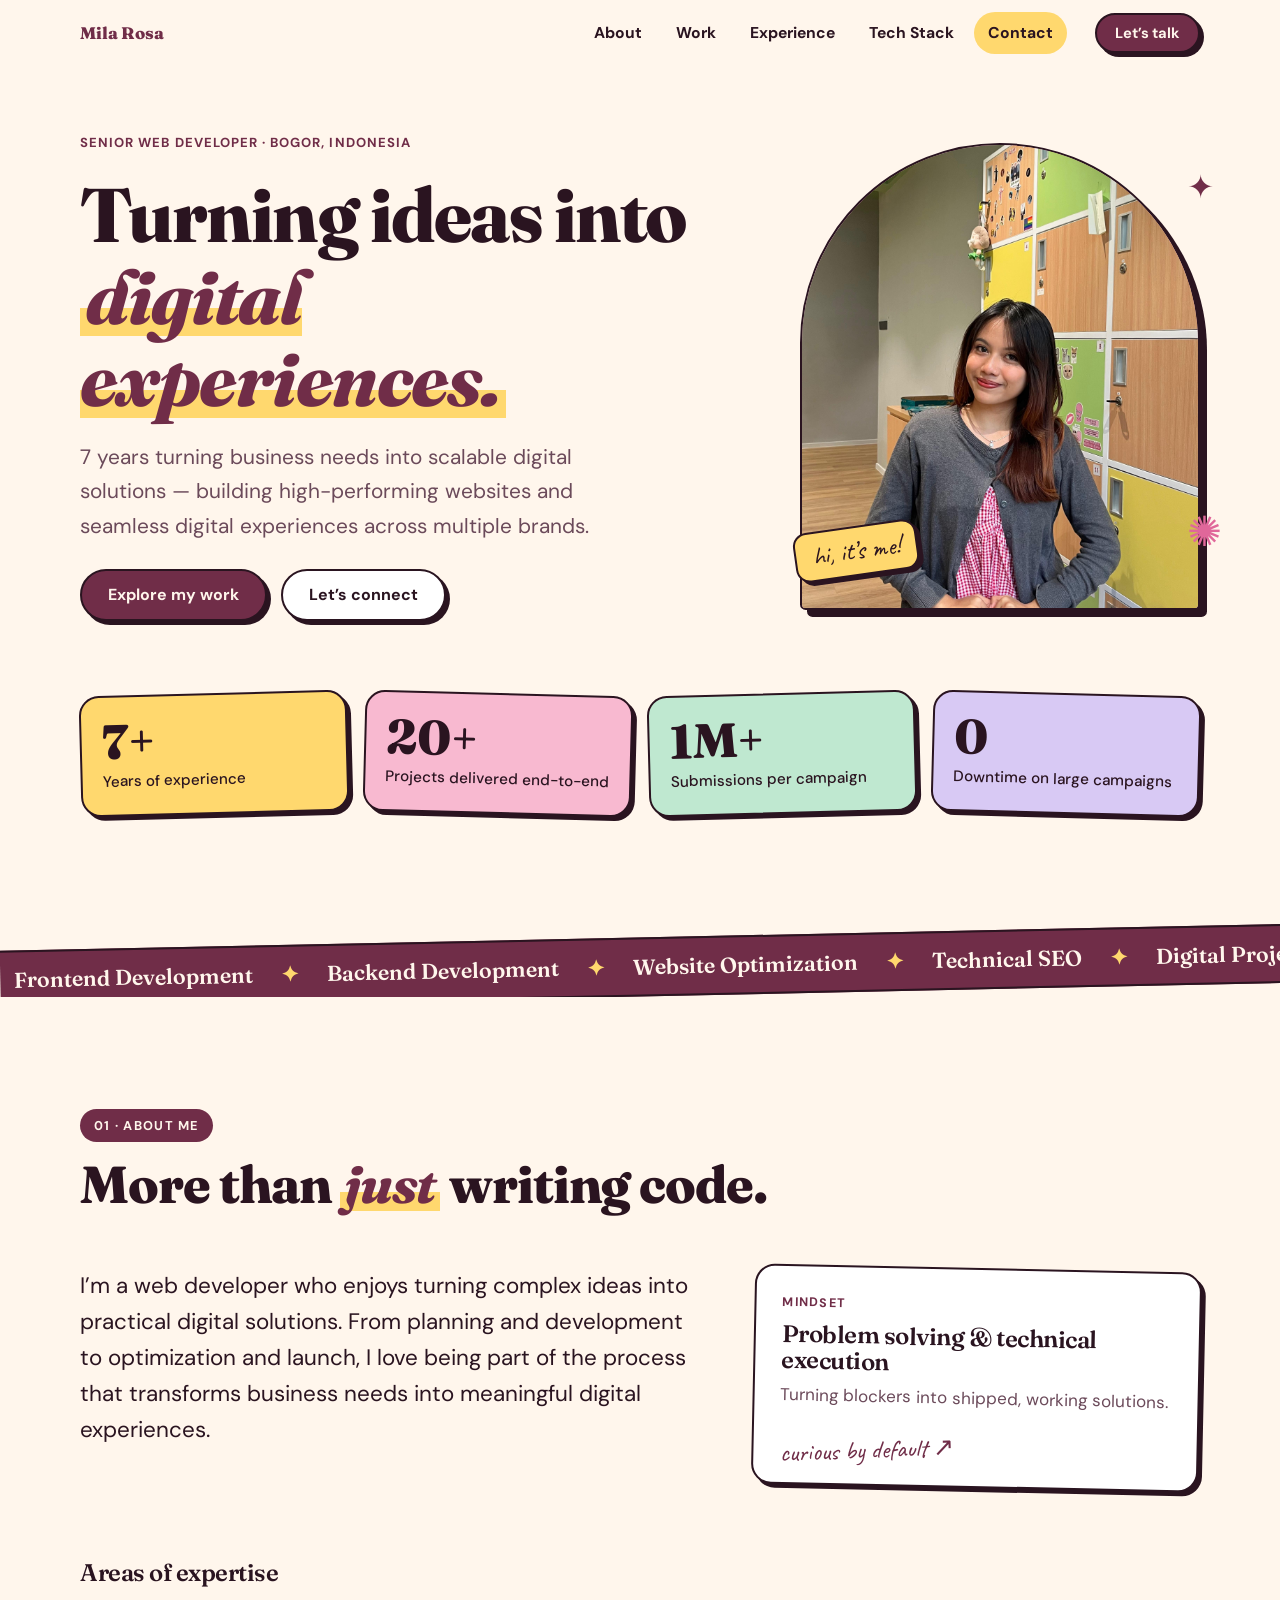
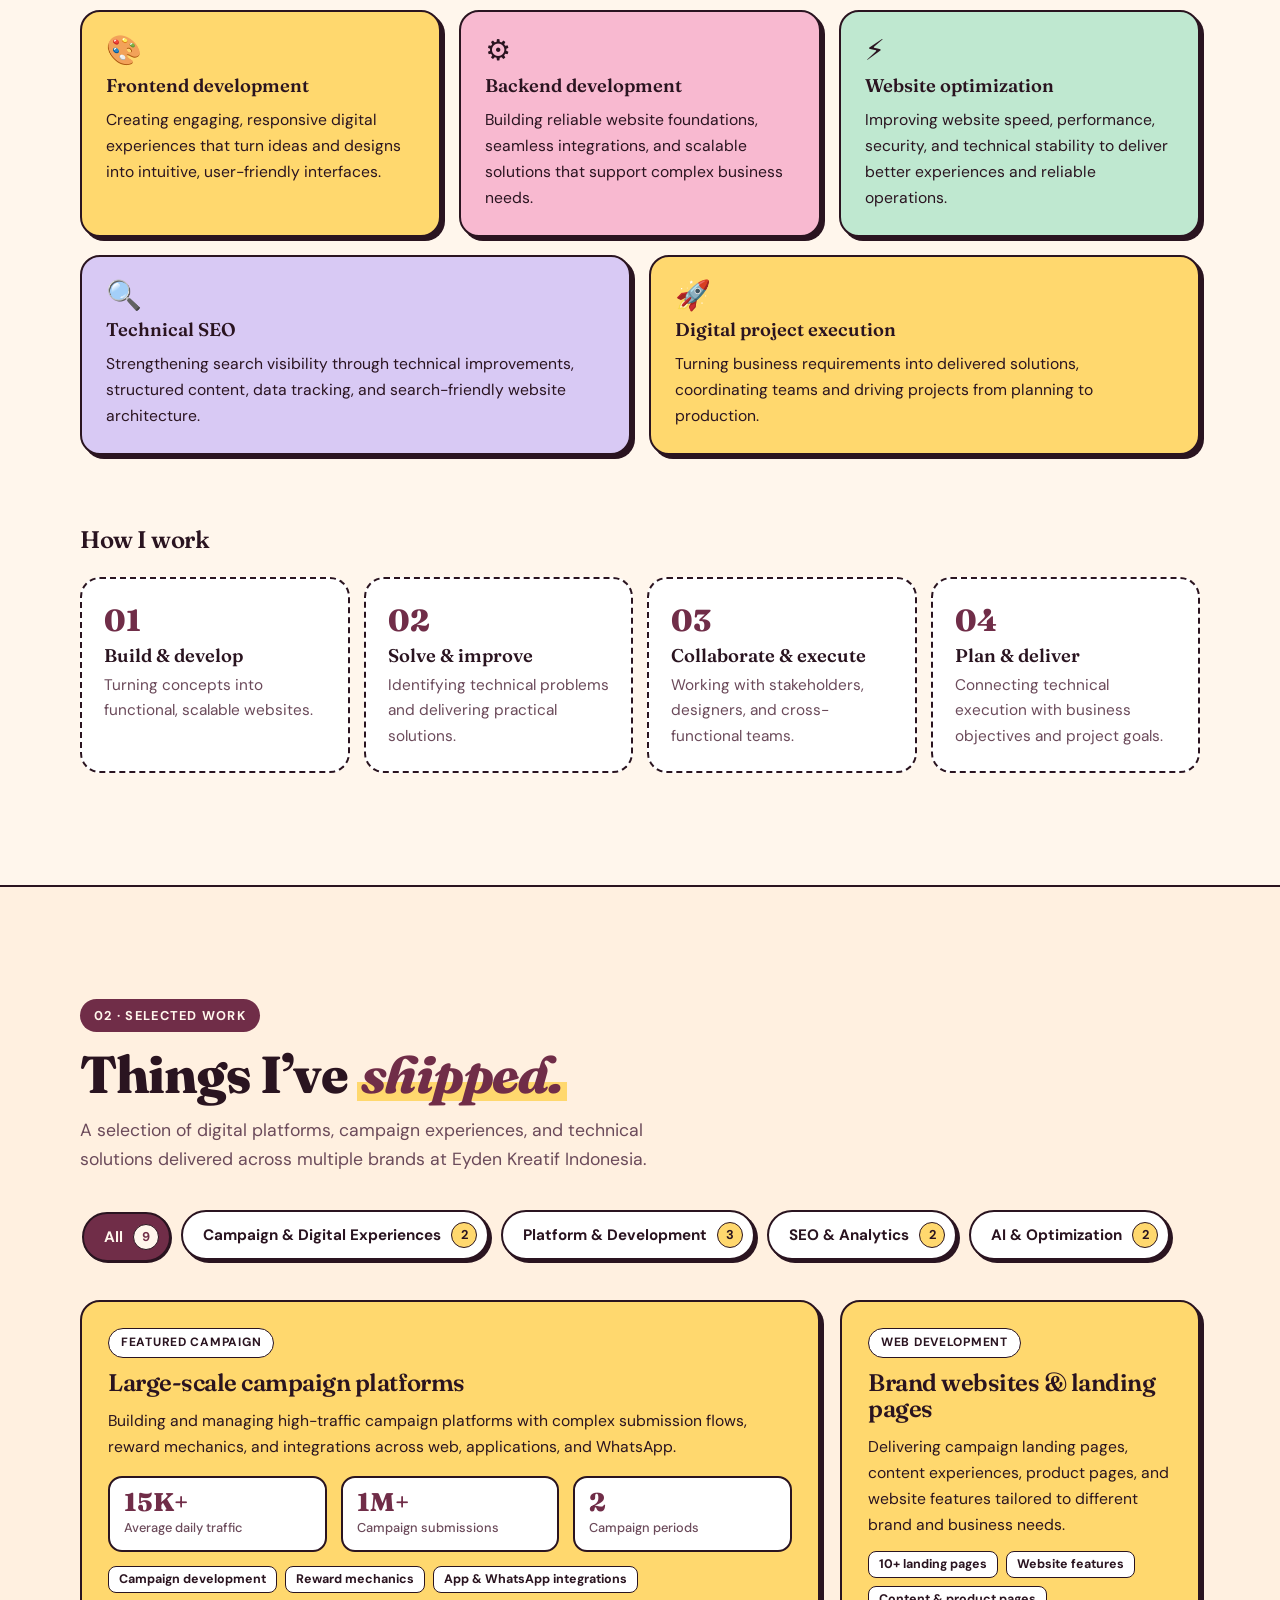
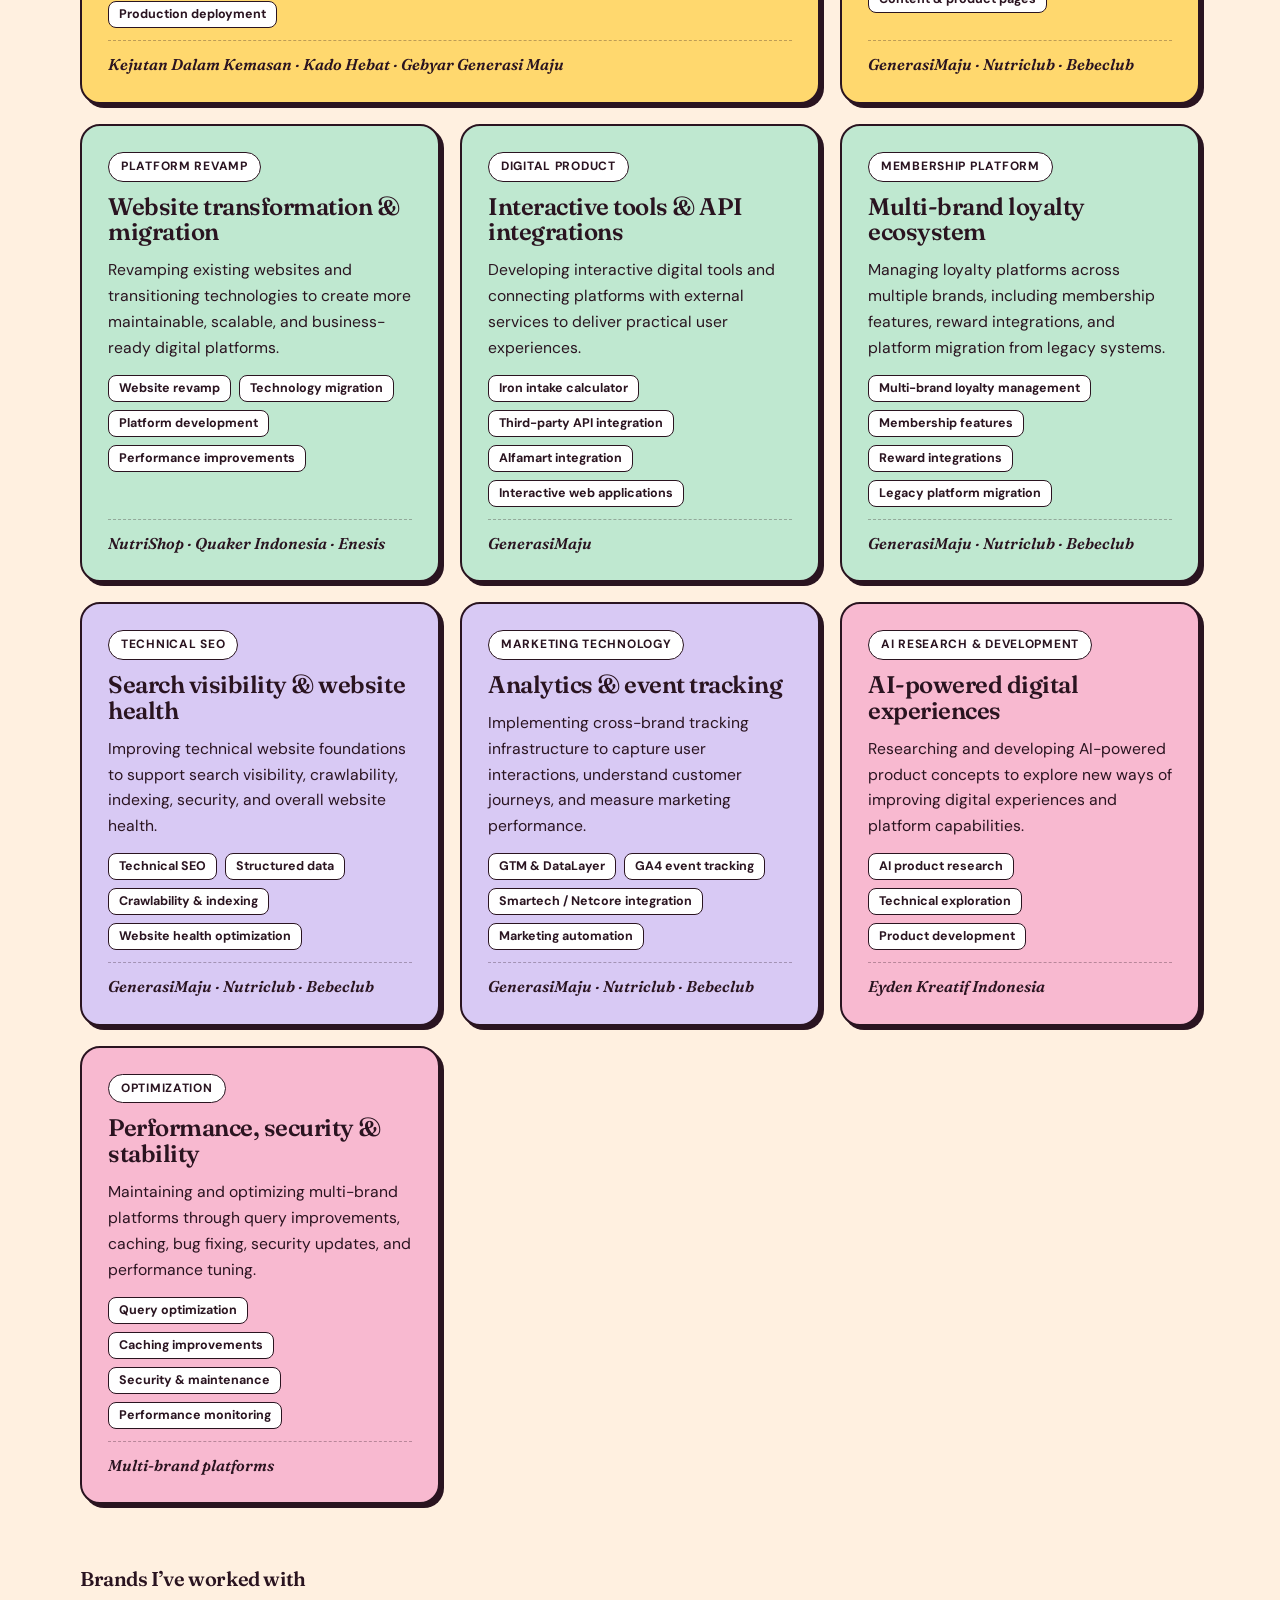
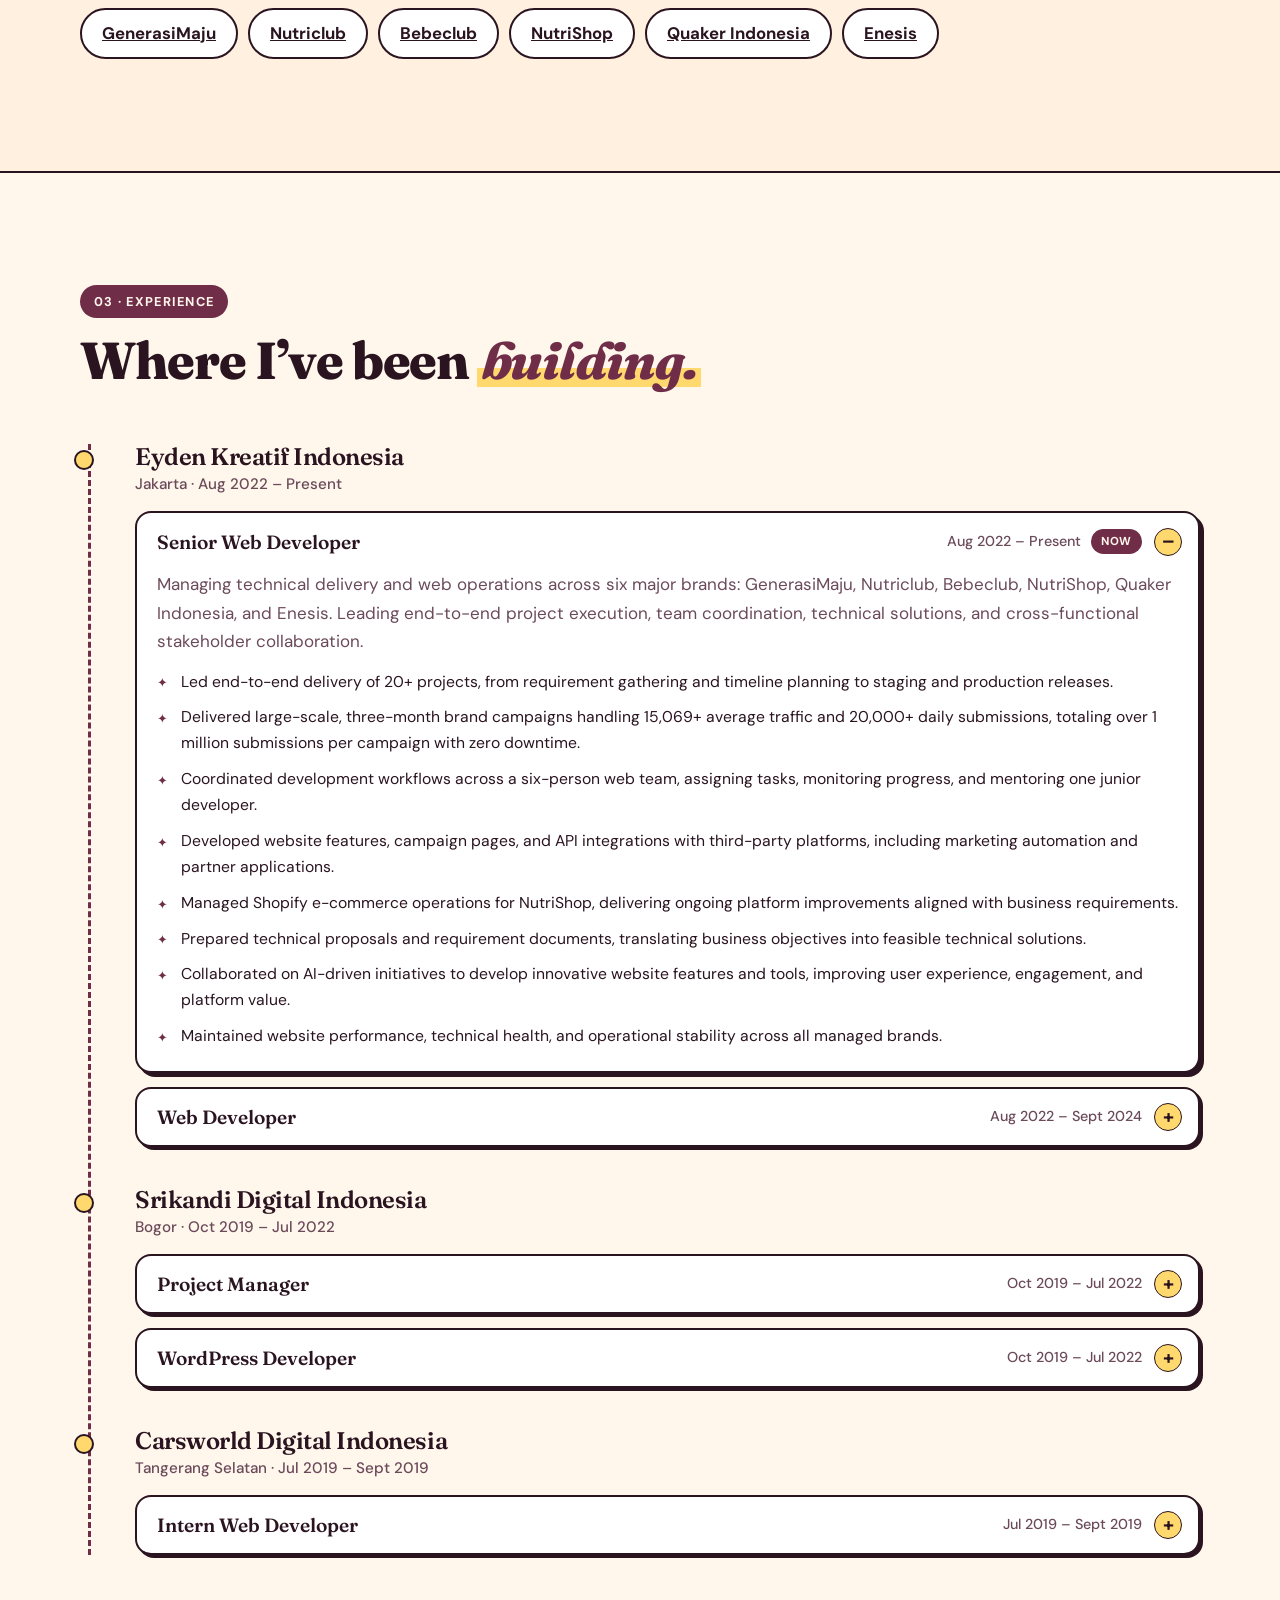
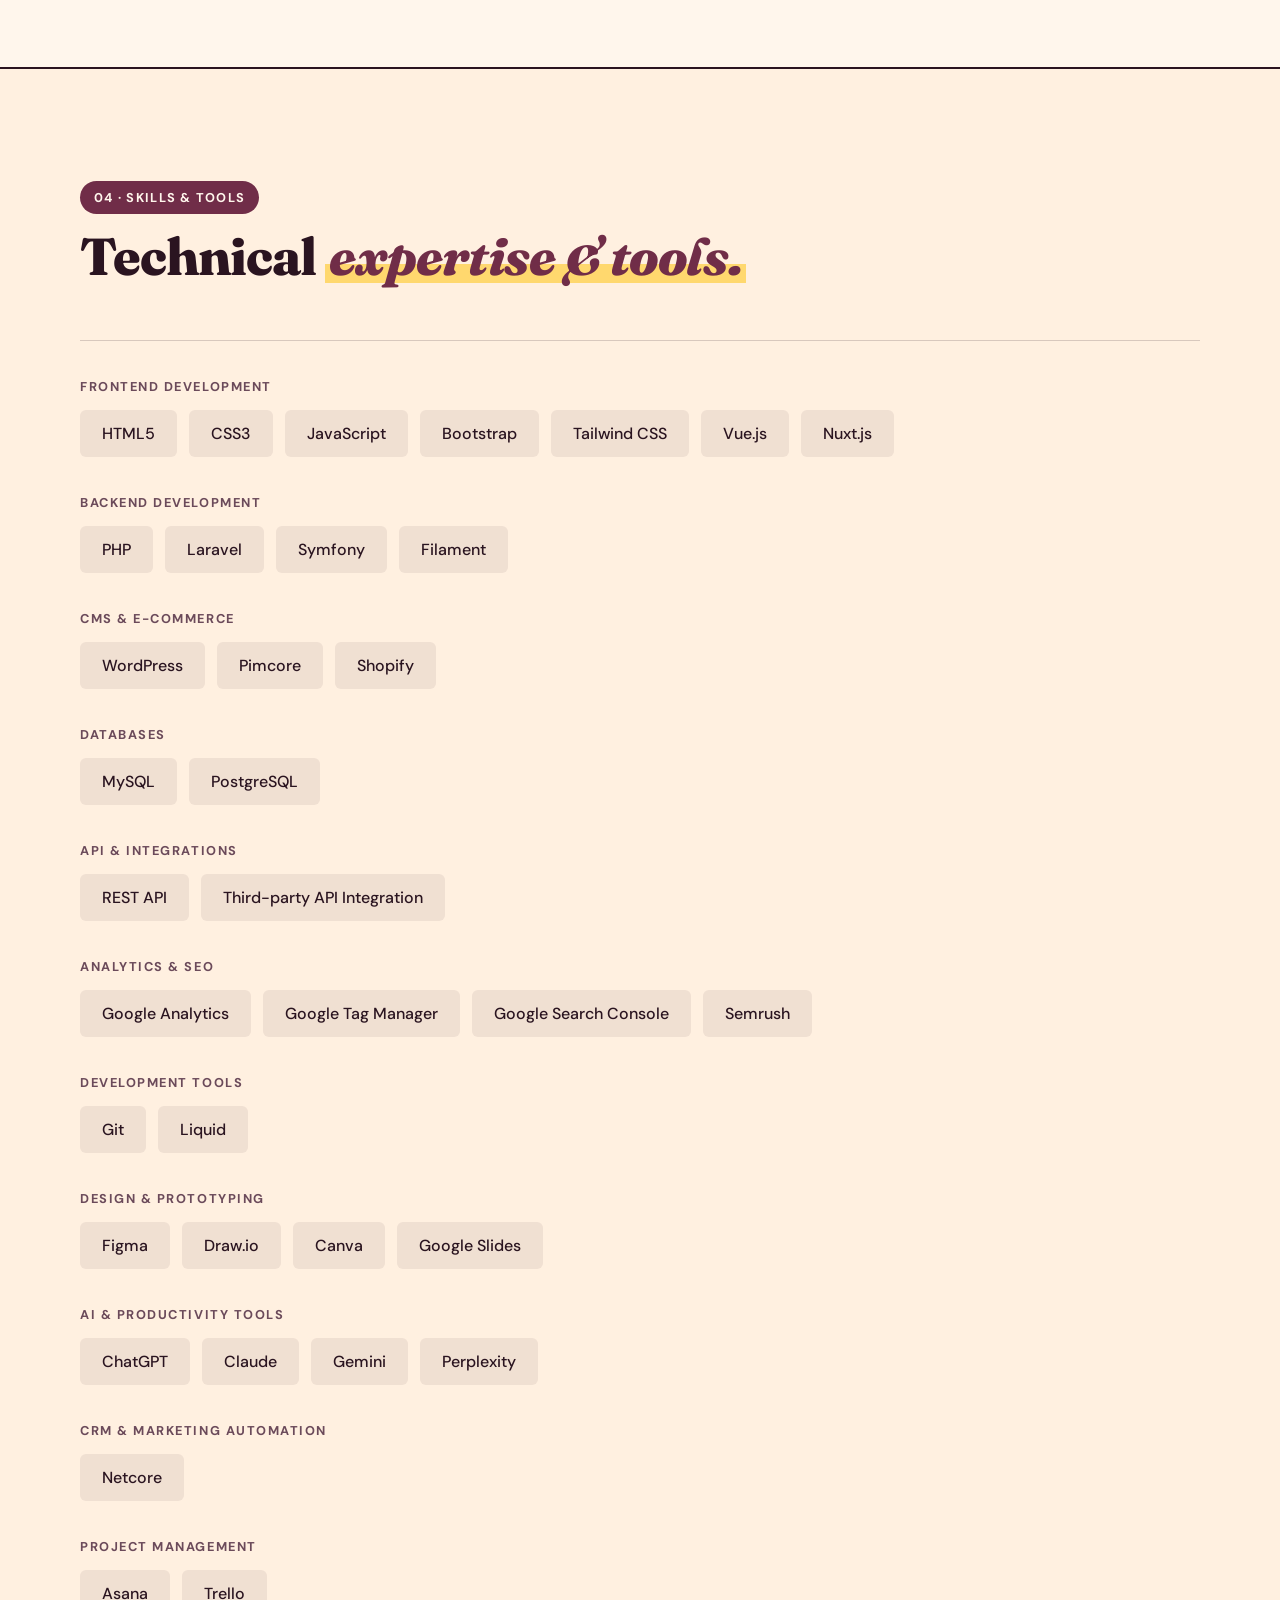
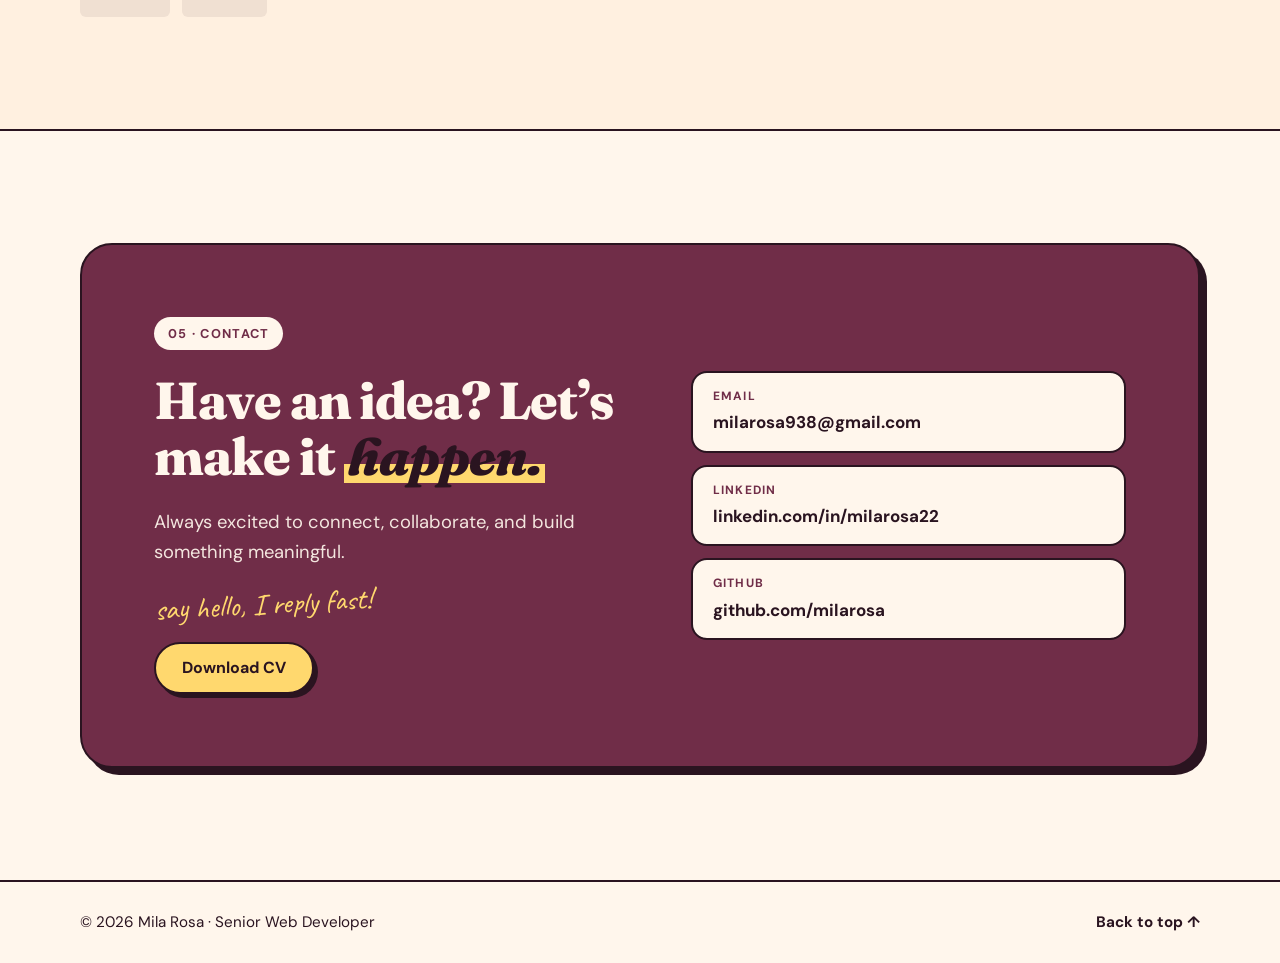
==== commit 1f323ff6: "update content & CV" ====
--- a/index.html
+++ b/index.html
@@ -1,21 +1,26 @@
 <!DOCTYPE html>
 <html lang="en">
+
 <head>
   <meta charset="utf-8">
   <meta name="viewport" content="width=device-width, initial-scale=1">
   <title>Mila Rosa — Senior Web Developer Portfolio</title>
   <meta name="author" content="Mila Rosa">
-  <meta name="description" content="Senior Web Developer with 7 years of experience in frontend and backend development, technical SEO and website optimization. Selected work, experience and contact.">
+  <meta name="description"
+    content="Senior Web Developer with 7 years of experience in frontend and backend development, technical SEO and website optimization. Selected work, experience and contact.">
   <meta name="theme-color" content="#702D48">
 
   <meta property="og:type" content="website">
   <meta property="og:title" content="Mila Rosa — Senior Web Developer">
-  <meta property="og:description" content="Turning ideas into digital experiences. Seven years of building, improving and launching websites and platforms.">
+  <meta property="og:description"
+    content="Turning ideas into digital experiences. Seven years of building, improving and launching websites and platforms.">
   <meta name="twitter:card" content="summary_large_image">
 
   <link rel="preconnect" href="https://fonts.googleapis.com">
   <link rel="preconnect" href="https://fonts.gstatic.com" crossorigin>
-  <link href="https://fonts.googleapis.com/css2?family=Caveat:wght@600&family=DM+Sans:wght@400;500;700&family=Fraunces:ital,opsz,wght@0,9..144,600;0,9..144,800;1,9..144,600;1,9..144,800&display=swap" rel="stylesheet">
+  <link
+    href="https://fonts.googleapis.com/css2?family=Caveat:wght@600&family=DM+Sans:wght@400;500;700&family=Fraunces:ital,opsz,wght@0,9..144,600;0,9..144,800;1,9..144,600;1,9..144,800&display=swap"
+    rel="stylesheet">
   <link rel="stylesheet" href="./assets/style.css">
 
   <script>document.documentElement.classList.add('js');</script>
@@ -31,13 +36,14 @@
   }
   </script>
 </head>
+
 <body>
   <a class="skip-link" href="#main">Skip to content</a>
 
   <!-- ============ HEADER ============ -->
   <header class="site-header">
     <div class="container site-header__inner">
-      <a class="logo" href="#home" aria-label="Mila Rosa — back to top">MR</a>
+      <a class="logo" href="#home" aria-label="Mila Rosa — back to top">Mila Rosa</a>
 
       <button class="nav-toggle" type="button" aria-expanded="false" aria-controls="site-nav">
         <span class="nav-toggle__label">Menu</span>
@@ -48,7 +54,7 @@
           <li><a class="nav__link" href="#about">About</a></li>
           <li><a class="nav__link" href="#work">Work</a></li>
           <li><a class="nav__link" href="#experience">Experience</a></li>
-          <li><a class="nav__link" href="#stack">Stack</a></li>
+          <li><a class="nav__link" href="#stack">Tech Stack</a></li>
           <li><a class="nav__link" href="#contact">Contact</a></li>
         </ul>
         <a class="btn btn--small btn--primary nav__cta" href="#contact">Let’s talk</a>
@@ -62,10 +68,10 @@
     <section class="hero" id="home" aria-labelledby="hero-title">
       <div class="container hero__grid">
         <div class="hero__copy">
-          <p class="pill"><span class="pill__dot" aria-hidden="true"></span>Open to new projects · Bogor, West Java, Indonesia</p>
-          <p class="eyebrow">Mila Rosa · Senior Web Developer</p>
+          <p class="eyebrow">SENIOR WEB DEVELOPER · BOGOR, INDONESIA</p>
           <h1 id="hero-title">Turning ideas into <em>digital experiences.</em></h1>
-          <p class="lead">Senior Web Developer with 7 years of experience in full-stack development, building and maintaining large-scale websites across multiple brands.</p>
+          <p class="lead">7 years turning business needs into scalable digital solutions — building high-performing
+            websites and seamless digital experiences across multiple brands.</p>
           <div class="actions">
             <a class="btn btn--primary" href="#work">Explore my work</a>
             <a class="btn btn--ghost" href="#contact">Let’s connect</a>
@@ -74,7 +80,8 @@
 
         <div class="hero__visual">
           <div class="photo">
-            <img class="photo__img" src="assets/images/profile%20picture.jpeg" alt="Portrait of Mila Rosa" width="480" height="560" fetchpriority="high">
+            <img class="photo__img" src="assets/images/profile%20picture.jpeg" alt="Portrait of Mila Rosa" width="480"
+              height="560" fetchpriority="high">
             <span class="photo__initials" aria-hidden="true">MR</span>
           </div>
           <span class="sticker sticker--hello" aria-hidden="true">hi, it’s me!</span>
@@ -97,10 +104,14 @@
     <div class="marquee-wrap" aria-hidden="true">
       <div class="marquee">
         <div class="marquee__track">
-          <span>Frontend Development</span><span>✦</span><span>Backend Development</span><span>✦</span><span>Website Optimization</span><span>✦</span><span>Technical SEO</span><span>✦</span><span>Digital Project Execution</span><span>✦</span>
+          <span>Frontend Development</span><span>✦</span><span>Backend Development</span><span>✦</span><span>Website
+            Optimization</span><span>✦</span><span>Technical SEO</span><span>✦</span><span>Digital Project
+            Execution</span><span>✦</span>
         </div>
         <div class="marquee__track">
-          <span>Frontend Development</span><span>✦</span><span>Backend Development</span><span>✦</span><span>Website Optimization</span><span>✦</span><span>Technical SEO</span><span>✦</span><span>Digital Project Execution</span><span>✦</span>
+          <span>Frontend Development</span><span>✦</span><span>Backend Development</span><span>✦</span><span>Website
+            Optimization</span><span>✦</span><span>Technical SEO</span><span>✦</span><span>Digital Project
+            Execution</span><span>✦</span>
         </div>
       </div>
     </div>
@@ -114,7 +125,9 @@
         </header>
 
         <div class="about reveal">
-          <p class="about__text">I’m a web developer who enjoys turning complex ideas into practical digital solutions. From planning and development to optimization and launch, I love being part of the process that transforms business needs into meaningful digital experiences.</p>
+          <p class="about__text">I’m a web developer who enjoys turning complex ideas into practical digital solutions.
+            From planning and development to optimization and launch, I love being part of the process that transforms
+            business needs into meaningful digital experiences.</p>
           <aside class="mindset">
             <p class="mindset__label">Mindset</p>
             <h3>Problem solving &amp; technical execution</h3>
@@ -128,99 +141,316 @@
           <li class="card card--butter reveal">
             <span class="card__icon" aria-hidden="true">🎨</span>
             <h4>Frontend development</h4>
-            <p>Landing pages, campaign pages and website features built with HTML5, CSS3, JavaScript and Bootstrap.</p>
+            <p>Creating engaging, responsive digital experiences that turn ideas and designs into intuitive,
+              user-friendly interfaces.</p>
           </li>
           <li class="card card--pink reveal">
             <span class="card__icon" aria-hidden="true">⚙️</span>
             <h4>Backend development</h4>
-            <p>PHP, Laravel, Symfony, WordPress and Pimcore, plus API integrations with marketing automation and partner platforms.</p>
+            <p>Building reliable website foundations, seamless integrations, and scalable solutions that support complex
+              business needs.</p>
           </li>
           <li class="card card--mint reveal">
             <span class="card__icon" aria-hidden="true">⚡</span>
             <h4>Website optimization</h4>
-            <p>Keeping performance, technical health and operational stability on point across every managed brand.</p>
+            <p>Improving website speed, performance, security, and technical stability to deliver better experiences and
+              reliable operations.</p>
           </li>
           <li class="card card--lilac reveal">
             <span class="card__icon" aria-hidden="true">🔍</span>
             <h4>Technical SEO</h4>
-            <p>Meta tags, structured data and on-page optimization, backed by analytics event tracking and data layers.</p>
+            <p>Strengthening search visibility through technical improvements, structured content, data tracking, and
+              search-friendly website architecture.</p>
           </li>
           <li class="card card--butter reveal">
             <span class="card__icon" aria-hidden="true">🚀</span>
             <h4>Digital project execution</h4>
-            <p>From requirement gathering and timelines to staging and production releases, coordinated with cross-functional teams.</p>
+            <p>Turning business requirements into delivered solutions, coordinating teams and driving projects from
+              planning to production.</p>
           </li>
         </ul>
 
         <h3 class="sub-title reveal">How I work</h3>
         <ol class="steps">
-          <li class="step reveal"><span class="step__num">01</span><h4>Build &amp; develop</h4><p>Turning concepts into functional, scalable websites.</p></li>
-          <li class="step reveal"><span class="step__num">02</span><h4>Solve &amp; improve</h4><p>Identifying technical problems and delivering practical solutions.</p></li>
-          <li class="step reveal"><span class="step__num">03</span><h4>Collaborate &amp; execute</h4><p>Working with stakeholders, designers, and cross-functional teams.</p></li>
-          <li class="step reveal"><span class="step__num">04</span><h4>Plan &amp; deliver</h4><p>Connecting technical execution with business objectives and project goals.</p></li>
+          <li class="step reveal"><span class="step__num">01</span>
+            <h4>Build &amp; develop</h4>
+            <p>Turning concepts into functional, scalable websites.</p>
+          </li>
+          <li class="step reveal"><span class="step__num">02</span>
+            <h4>Solve &amp; improve</h4>
+            <p>Identifying technical problems and delivering practical solutions.</p>
+          </li>
+          <li class="step reveal"><span class="step__num">03</span>
+            <h4>Collaborate &amp; execute</h4>
+            <p>Working with stakeholders, designers, and cross-functional teams.</p>
+          </li>
+          <li class="step reveal"><span class="step__num">04</span>
+            <h4>Plan &amp; deliver</h4>
+            <p>Connecting technical execution with business objectives and project goals.</p>
+          </li>
         </ol>
       </div>
     </section>
 
     <!-- ============ 02 · WORK ============ -->
+    <!--
+      Tab kategori dibuat otomatis oleh main.js dari atribut di tiap card:
+        data-category="slug"   -> pengelompokan tab
+        data-label="Nama Tab"  -> teks tab (cukup dibaca dari card pertama di kategori itu)
+      Mau tambah kategori baru (mis. Loyalty)? Copy satu <li class="work-card ...">,
+      ganti data-category + data-label, tab & counter-nya muncul sendiri.
+    -->
+
     <section class="section section--tint" id="work" aria-labelledby="work-title">
       <div class="container">
         <header class="sec-head reveal">
           <p class="sec-num">02 · Selected work</p>
           <h2 id="work-title">Things I’ve <em>shipped.</em></h2>
-          <p class="sec-sub">Highlights from my work at Eyden Kreatif Indonesia, grouped by the kind of problem they solved.</p>
+          <p class="sec-sub">
+            A selection of digital platforms, campaign experiences, and technical solutions
+            delivered across multiple brands at Eyden Kreatif Indonesia.
+          </p>
         </header>
 
-        <ul class="work-grid">
-          <li class="work-card work-card--wide work-card--butter reveal">
-            <span class="tag">Campaign</span>
-            <h3>Large-scale brand campaigns</h3>
-            <p>Three-month campaigns that handled heavy traffic and daily submission volume, delivered with zero downtime.</p>
-            <dl class="metrics">
-              <div><dt>Average traffic</dt><dd>15,069+</dd></div>
-              <div><dt>Daily submissions</dt><dd>20,000+</dd></div>
-              <div><dt>Per campaign</dt><dd>1M+</dd></div>
-            </dl>
-          </li>
-
-          <li class="work-card work-card--mint reveal">
-            <span class="tag">E-commerce</span>
-            <h3>NutriShop on Shopify</h3>
-            <p>Managing the Shopify store and shipping ongoing platform improvements aligned with business requirements.</p>
-          </li>
-
-          <li class="work-card work-card--pink reveal">
-            <span class="tag">Web platform</span>
-            <h3>Landing pages, features &amp; integrations</h3>
-            <p>10+ landing pages and website features, plus API integrations with marketing automation and partner applications.</p>
-          </li>
-
-          <li class="work-card work-card--lilac reveal">
-            <span class="tag">SEO &amp; data</span>
-            <h3>Technical SEO &amp; tracking</h3>
-            <p>Meta tags, structured data, on-page optimization, analytics event tracking and data layers for marketing measurement.</p>
-          </li>
-
-          <li class="work-card work-card--butter reveal">
-            <span class="tag">AI</span>
-            <h3>AI-driven website tools</h3>
-            <p>Collaborating on AI-powered features and tools that improve user experience, engagement, and platform value.</p>
-          </li>
-        </ul>
+        <p class="sr-only" id="work-status" role="status" aria-live="polite"></p>
+
+        <div class="work-tabs reveal" role="tablist" aria-label="Filter selected work by category" data-work-tabs
+          hidden></div>
+
+        <div class="work-panel reveal" id="work-panel">
+          <ul class="work-grid">
+
+            <!-- Campaign & Digital Experiences -->
+            <li class="work-card work-card--wide work-card--butter" data-category="campaign"
+              data-label="Campaign &amp; Digital Experiences">
+
+              <span class="tag">Featured campaign</span>
+              <h3>Large-scale campaign platforms</h3>
+
+              <p>
+                Building and managing high-traffic campaign platforms with complex
+                submission flows, reward mechanics, and integrations across web,
+                applications, and WhatsApp.
+              </p>
+
+              <dl class="metrics">
+                <div>
+                  <dt>Average daily traffic</dt>
+                  <dd>15K+</dd>
+                </div>
+                <div>
+                  <dt>Campaign submissions</dt>
+                  <dd>1M+</dd>
+                </div>
+                <div>
+                  <dt>Campaign periods</dt>
+                  <dd>2</dd>
+                </div>
+              </dl>
+
+              <ul class="work-tech" aria-label="Scope">
+                <li>Campaign development</li>
+                <li>Reward mechanics</li>
+                <li>App &amp; WhatsApp integrations</li>
+                <li>Production deployment</li>
+              </ul>
+
+              <p class="work-client">
+                Kejutan Dalam Kemasan · Kado Hebat · Gebyar Generasi Maju
+              </p>
+            </li>
+
+            <li class="work-card work-card--butter" data-category="campaign"
+              data-label="Campaign &amp; Digital Experiences">
+
+              <span class="tag">Web development</span>
+              <h3>Brand websites &amp; landing pages</h3>
+
+              <p>
+                Delivering campaign landing pages, content experiences, product pages,
+                and website features tailored to different brand and business needs.
+              </p>
+
+              <ul class="work-tech" aria-label="Scope">
+                <li>10+ landing pages</li>
+                <li>Website features</li>
+                <li>Content &amp; product pages</li>
+              </ul>
+
+              <p class="work-client">
+                GenerasiMaju · Nutriclub · Bebeclub
+              </p>
+            </li>
+
+            <!-- Platform & Development -->
+            <li class="work-card work-card--mint" data-category="platform" data-label="Platform &amp; Development">
+
+              <span class="tag">Platform revamp</span>
+              <h3>Website transformation &amp; migration</h3>
+
+              <p>
+                Revamping existing websites and transitioning technologies to create
+                more maintainable, scalable, and business-ready digital platforms.
+              </p>
+
+              <ul class="work-tech" aria-label="Scope">
+                <li>Website revamp</li>
+                <li>Technology migration</li>
+                <li>Platform development</li>
+                <li>Performance improvements</li>
+              </ul>
+
+              <p class="work-client">
+                NutriShop · Quaker Indonesia · Enesis
+              </p>
+            </li>
+
+            <li class="work-card work-card--mint" data-category="platform" data-label="Platform &amp; Development">
+
+              <span class="tag">Digital product</span>
+              <h3>Interactive tools &amp; API integrations</h3>
+
+              <p>
+                Developing interactive digital tools and connecting platforms
+                with external services to deliver practical user experiences.
+              </p>
+
+              <ul class="work-tech" aria-label="Scope">
+                <li>Iron intake calculator</li>
+                <li>Third-party API integration</li>
+                <li>Alfamart integration</li>
+                <li>Interactive web applications</li>
+              </ul>
+
+              <p class="work-client">GenerasiMaju</p>
+            </li>
+
+            <li class="work-card work-card--mint" data-category="platform" data-label="Platform &amp; Development">
+
+              <span class="tag">Membership platform</span>
+              <h3>Multi-brand loyalty ecosystem</h3>
+
+              <p>
+                Managing loyalty platforms across multiple brands, including
+                membership features, reward integrations, and platform migration
+                from legacy systems.
+              </p>
+
+              <ul class="work-tech" aria-label="Scope">
+                <li>Multi-brand loyalty management</li>
+                <li>Membership features</li>
+                <li>Reward integrations</li>
+                <li>Legacy platform migration</li>
+              </ul>
+
+              <p class="work-client">
+                GenerasiMaju · Nutriclub · Bebeclub
+              </p>
+            </li>
+
+            <!-- SEO & Analytics -->
+            <li class="work-card work-card--lilac" data-category="seo" data-label="SEO &amp; Analytics">
+
+              <span class="tag">Technical SEO</span>
+              <h3>Search visibility &amp; website health</h3>
+
+              <p>
+                Improving technical website foundations to support search visibility,
+                crawlability, indexing, security, and overall website health.
+              </p>
+
+              <ul class="work-tech" aria-label="Scope">
+                <li>Technical SEO</li>
+                <li>Structured data</li>
+                <li>Crawlability &amp; indexing</li>
+                <li>Website health optimization</li>
+              </ul>
+
+              <p class="work-client">
+                GenerasiMaju · Nutriclub · Bebeclub
+              </p>
+            </li>
+
+            <li class="work-card work-card--lilac" data-category="seo" data-label="SEO &amp; Analytics">
+
+              <span class="tag">Marketing technology</span>
+              <h3>Analytics &amp; event tracking</h3>
+
+              <p>
+                Implementing cross-brand tracking infrastructure to capture user
+                interactions, understand customer journeys, and measure marketing performance.
+              </p>
+
+              <ul class="work-tech" aria-label="Scope">
+                <li>GTM &amp; DataLayer</li>
+                <li>GA4 event tracking</li>
+                <li>Smartech / Netcore integration</li>
+                <li>Marketing automation</li>
+              </ul>
+
+              <p class="work-client">
+                GenerasiMaju · Nutriclub · Bebeclub
+              </p>
+            </li>
+
+            <!-- AI & Optimization -->
+            <li class="work-card work-card--pink" data-category="ai" data-label="AI &amp; Optimization">
+
+              <span class="tag">AI research &amp; development</span>
+              <h3>AI-powered digital experiences</h3>
+
+              <p>
+                Researching and developing AI-powered product concepts to explore
+                new ways of improving digital experiences and platform capabilities.
+              </p>
+
+              <ul class="work-tech" aria-label="Scope">
+                <li>AI product research</li>
+                <li>Technical exploration</li>
+                <li>Product development</li>
+              </ul>
+
+              <p class="work-client">Eyden Kreatif Indonesia</p>
+            </li>
+
+            <li class="work-card work-card--pink" data-category="ai" data-label="AI &amp; Optimization">
+
+              <span class="tag">Optimization</span>
+              <h3>Performance, security &amp; stability</h3>
+
+              <p>
+                Maintaining and optimizing multi-brand platforms through query
+                improvements, caching, bug fixing, security updates, and performance tuning.
+              </p>
+
+              <ul class="work-tech" aria-label="Scope">
+                <li>Query optimization</li>
+                <li>Caching improvements</li>
+                <li>Security &amp; maintenance</li>
+                <li>Performance monitoring</li>
+              </ul>
+
+              <p class="work-client">Multi-brand platforms</p>
+            </li>
+
+          </ul>
+        </div>
 
         <div class="brands reveal">
           <h3 class="brands__title">Brands I’ve worked with</h3>
           <ul class="chips chips--lg">
-            <li>GenerasiMaju</li>
-            <li>Nutriclub</li>
-            <li>Bebeclub</li>
-            <li>NutriShop</li>
-            <li>Quaker Indonesia</li>
-            <li>Enesis</li>
+            <li><a href="https://www.generasimaju.co.id/" target="_blank" rel="noopener noreferrer">GenerasiMaju</a>
+            </li>
+            <li><a href="https://www.nutriclub.co.id/" target="_blank" rel="noopener noreferrer">Nutriclub</a></li>
+            <li><a href="https://bebeclub.co.id/" target="_blank" rel="noopener noreferrer">Bebeclub</a></li>
+            <li><a href="https://nutrishop.co.id/" target="_blank" rel="noopener noreferrer">NutriShop</a></li>
+            <li><a href="https://www.quaker.co.id/" target="_blank" rel="noopener noreferrer">Quaker Indonesia</a></li>
+            <li><a href="https://ademsari.enesis.com/" target="_blank" rel="noopener noreferrer">Enesis</a></li>
           </ul>
         </div>
       </div>
     </section>
+
 
     <!-- ============ 03 · EXPERIENCE ============ -->
     <section class="section" id="experience" aria-labelledby="exp-title">
@@ -244,16 +474,26 @@
                 <span class="role__meta"><time>Aug 2022 – Present</time><span class="badge">Now</span></span>
               </summary>
               <div class="role__body">
-                <p>Managing technical delivery and web operations across six major brands: GenerasiMaju, Nutriclub, Bebeclub, NutriShop, Quaker Indonesia, and Enesis. Leading end-to-end project execution, team coordination, technical solutions, and cross-functional stakeholder collaboration.</p>
+                <p>Managing technical delivery and web operations across six major brands: GenerasiMaju, Nutriclub,
+                  Bebeclub, NutriShop, Quaker Indonesia, and Enesis. Leading end-to-end project execution, team
+                  coordination, technical solutions, and cross-functional stakeholder collaboration.</p>
                 <ul>
-                  <li>Led end-to-end delivery of 20+ projects, from requirement gathering and timeline planning to staging and production releases.</li>
-                  <li>Delivered large-scale, three-month brand campaigns handling 15,069+ average traffic and 20,000+ daily submissions, totaling over 1 million submissions per campaign with zero downtime.</li>
-                  <li>Coordinated development workflows across a six-person web team, assigning tasks, monitoring progress, and mentoring one junior developer.</li>
-                  <li>Developed website features, campaign pages, and API integrations with third-party platforms, including marketing automation and partner applications.</li>
-                  <li>Managed Shopify e-commerce operations for NutriShop, delivering ongoing platform improvements aligned with business requirements.</li>
-                  <li>Prepared technical proposals and requirement documents, translating business objectives into feasible technical solutions.</li>
-                  <li>Collaborated on AI-driven initiatives to develop innovative website features and tools, improving user experience, engagement, and platform value.</li>
-                  <li>Maintained website performance, technical health, and operational stability across all managed brands.</li>
+                  <li>Led end-to-end delivery of 20+ projects, from requirement gathering and timeline planning to
+                    staging and production releases.</li>
+                  <li>Delivered large-scale, three-month brand campaigns handling 15,069+ average traffic and 20,000+
+                    daily submissions, totaling over 1 million submissions per campaign with zero downtime.</li>
+                  <li>Coordinated development workflows across a six-person web team, assigning tasks, monitoring
+                    progress, and mentoring one junior developer.</li>
+                  <li>Developed website features, campaign pages, and API integrations with third-party platforms,
+                    including marketing automation and partner applications.</li>
+                  <li>Managed Shopify e-commerce operations for NutriShop, delivering ongoing platform improvements
+                    aligned with business requirements.</li>
+                  <li>Prepared technical proposals and requirement documents, translating business objectives into
+                    feasible technical solutions.</li>
+                  <li>Collaborated on AI-driven initiatives to develop innovative website features and tools, improving
+                    user experience, engagement, and platform value.</li>
+                  <li>Maintained website performance, technical health, and operational stability across all managed
+                    brands.</li>
                 </ul>
               </div>
             </details>
@@ -264,12 +504,17 @@
                 <span class="role__meta"><time>Aug 2022 – Sept 2024</time></span>
               </summary>
               <div class="role__body">
-                <p>Developed and maintained three major brand websites: GenerasiMaju, Nutriclub, and Bebeclub, focusing on platform maintenance, feature development, and technical improvements.</p>
+                <p>Developed and maintained three major brand websites: GenerasiMaju, Nutriclub, and Bebeclub, focusing
+                  on platform maintenance, feature development, and technical improvements.</p>
                 <ul>
-                  <li>Maintained daily website operations, resolving technical issues and ensuring platform stability.</li>
-                  <li>Developed 10+ landing pages, website features, and platform components based on business requirements.</li>
-                  <li>Implemented technical SEO improvements, including meta tags, structured data, and on-page optimizations.</li>
-                  <li>Set up analytics event tracking and data layers to support user behavior analysis and marketing performance measurement.</li>
+                  <li>Maintained daily website operations, resolving technical issues and ensuring platform stability.
+                  </li>
+                  <li>Developed 10+ landing pages, website features, and platform components based on business
+                    requirements.</li>
+                  <li>Implemented technical SEO improvements, including meta tags, structured data, and on-page
+                    optimizations.</li>
+                  <li>Set up analytics event tracking and data layers to support user behavior analysis and marketing
+                    performance measurement.</li>
                 </ul>
               </div>
             </details>
@@ -287,14 +532,22 @@
                 <span class="role__meta"><time>Oct 2019 – Jul 2022</time></span>
               </summary>
               <div class="role__body">
-                <p>Managed client projects and development workflows, bridging communication between clients and technical teams to translate business requirements into actionable solutions and ensure effective project delivery.</p>
+                <p>Managed client projects and development workflows, bridging communication between clients and
+                  technical teams to translate business requirements into actionable solutions and ensure effective
+                  project delivery.</p>
                 <ul>
-                  <li>Managed client communication, gathering requirements and translating business needs into development tasks.</li>
-                  <li>Coordinated task assignments, priorities, and workload distribution to ensure efficient team execution and project progress.</li>
-                  <li>Monitored project progress, identified development blockers, and supported team members in resolving issues to maintain delivery timelines.</li>
-                  <li>Managed product planning initiatives for company offerings, including WordPress plugins and digital services.</li>
-                  <li>Collaborated with developers on product design and implementation, translating concepts into functional plugins and application-based solutions.</li>
-                  <li>Created wireframes and defined user flows to establish clear development direction and improve alignment between requirements and implementation.</li>
+                  <li>Managed client communication, gathering requirements and translating business needs into
+                    development tasks.</li>
+                  <li>Coordinated task assignments, priorities, and workload distribution to ensure efficient team
+                    execution and project progress.</li>
+                  <li>Monitored project progress, identified development blockers, and supported team members in
+                    resolving issues to maintain delivery timelines.</li>
+                  <li>Managed product planning initiatives for company offerings, including WordPress plugins and
+                    digital services.</li>
+                  <li>Collaborated with developers on product design and implementation, translating concepts into
+                    functional plugins and application-based solutions.</li>
+                  <li>Created wireframes and defined user flows to establish clear development direction and improve
+                    alignment between requirements and implementation.</li>
                 </ul>
               </div>
             </details>
@@ -305,11 +558,15 @@
                 <span class="role__meta"><time>Oct 2019 – Jul 2022</time></span>
               </summary>
               <div class="role__body">
-                <p>Developed and maintained WordPress websites for clients and internal projects, focusing on website functionality, customization, and performance optimization.</p>
+                <p>Developed and maintained WordPress websites for clients and internal projects, focusing on website
+                  functionality, customization, and performance optimization.</p>
                 <ul>
-                  <li>Developed websites from scratch and customized existing WordPress websites based on client requirements.</li>
-                  <li>Installed, configured, and customized free and premium WordPress plugins to extend website functionality.</li>
-                  <li>Maintained and optimized client and internal websites to ensure performance, stability, and reliability.</li>
+                  <li>Developed websites from scratch and customized existing WordPress websites based on client
+                    requirements.</li>
+                  <li>Installed, configured, and customized free and premium WordPress plugins to extend website
+                    functionality.</li>
+                  <li>Maintained and optimized client and internal websites to ensure performance, stability, and
+                    reliability.</li>
                 </ul>
               </div>
             </details>
@@ -327,11 +584,14 @@
                 <span class="role__meta"><time>Jul 2019 – Sept 2019</time></span>
               </summary>
               <div class="role__body">
-                <p>Supported website development and maintenance, contributing to platform improvements, dashboard enhancements, and overall user experience.</p>
+                <p>Supported website development and maintenance, contributing to platform improvements, dashboard
+                  enhancements, and overall user experience.</p>
                 <ul>
                   <li>Enhanced dashboard functionality and user experience through website improvements.</li>
-                  <li>Performed routine website maintenance, bug fixing, and minor feature enhancements to maintain platform stability.</li>
-                  <li>Collaborated with cross-functional teams to support development activities and project delivery.</li>
+                  <li>Performed routine website maintenance, bug fixing, and minor feature enhancements to maintain
+                    platform stability.</li>
+                  <li>Collaborated with cross-functional teams to support development activities and project delivery.
+                  </li>
                 </ul>
               </div>
             </details>
@@ -342,34 +602,120 @@
     </section>
 
     <!-- ============ 04 · STACK ============ -->
+    <!-- Mau tambah grup (mis. Analytics & SEO, CRM, AI Tools)? Copy satu <section class="stack-group"> -->
+
     <section class="section section--tint" id="stack" aria-labelledby="stack-title">
       <div class="container">
         <header class="sec-head reveal">
-          <p class="sec-num">04 · Tech stack</p>
-          <h2 id="stack-title">Technical <em>stack.</em></h2>
-          <p class="sec-sub sec-sub--hand">tools I reach for ↗</p>
+          <p class="sec-num">04 · Skills & tools</p>
+          <h2 id="stack-title">Technical <em>expertise & tools.</em></h2>
         </header>
 
-        <div class="stack-grid">
-          <section class="stack-card stack-card--butter reveal" aria-labelledby="st-fe">
-            <h3 id="st-fe">Frontend</h3>
-            <ul class="chips"><li>HTML5</li><li>CSS3</li><li>JavaScript</li><li>Bootstrap</li></ul>
-          </section>
-          <section class="stack-card stack-card--pink reveal" aria-labelledby="st-be">
-            <h3 id="st-be">Backend</h3>
-            <ul class="chips"><li>PHP</li><li>Laravel</li><li>Symfony</li></ul>
-          </section>
-          <section class="stack-card stack-card--mint reveal" aria-labelledby="st-cms">
-            <h3 id="st-cms">CMS &amp; commerce</h3>
-            <ul class="chips"><li>WordPress</li><li>Pimcore</li><li>Shopify</li></ul>
-          </section>
-          <section class="stack-card stack-card--lilac reveal" aria-labelledby="st-db">
-            <h3 id="st-db">Databases</h3>
-            <ul class="chips"><li>MySQL</li><li>PostgreSQL</li></ul>
+        <div class="stack">
+          <section class="stack-group reveal">
+            <h3 class="stack-group__title">Frontend Development</h3>
+            <ul class="stack-chips">
+              <li>HTML5</li>
+              <li>CSS3</li>
+              <li>JavaScript</li>
+              <li>Bootstrap</li>
+              <li>Tailwind CSS</li>
+              <li>Vue.js</li>
+              <li>Nuxt.js</li>
+            </ul>
+          </section>
+
+          <section class="stack-group reveal">
+            <h3 class="stack-group__title">Backend Development</h3>
+            <ul class="stack-chips">
+              <li>PHP</li>
+              <li>Laravel</li>
+              <li>Symfony</li>
+              <li>Filament</li>
+            </ul>
+          </section>
+
+          <section class="stack-group reveal">
+            <h3 class="stack-group__title">CMS & E-commerce</h3>
+            <ul class="stack-chips">
+              <li>WordPress</li>
+              <li>Pimcore</li>
+              <li>Shopify</li>
+            </ul>
+          </section>
+
+          <section class="stack-group reveal">
+            <h3 class="stack-group__title">Databases</h3>
+            <ul class="stack-chips">
+              <li>MySQL</li>
+              <li>PostgreSQL</li>
+            </ul>
+          </section>
+
+          <section class="stack-group reveal">
+            <h3 class="stack-group__title">API & Integrations</h3>
+            <ul class="stack-chips">
+              <li>REST API</li>
+              <li>Third-party API Integration</li>
+            </ul>
+          </section>
+
+          <section class="stack-group reveal">
+            <h3 class="stack-group__title">Analytics & SEO</h3>
+            <ul class="stack-chips">
+              <li>Google Analytics</li>
+              <li>Google Tag Manager</li>
+              <li>Google Search Console</li>
+              <li>Semrush</li>
+            </ul>
+          </section>
+
+          <section class="stack-group reveal">
+            <h3 class="stack-group__title">Development Tools</h3>
+            <ul class="stack-chips">
+              <li>Git</li>
+              <li>Liquid</li>
+            </ul>
+          </section>
+
+          <section class="stack-group reveal">
+            <h3 class="stack-group__title">Design & Prototyping</h3>
+            <ul class="stack-chips">
+              <li>Figma</li>
+              <li>Draw.io</li>
+              <li>Canva</li>
+              <li>Google Slides</li>
+            </ul>
+          </section>
+
+          <section class="stack-group reveal">
+            <h3 class="stack-group__title">AI & Productivity Tools</h3>
+            <ul class="stack-chips">
+              <li>ChatGPT</li>
+              <li>Claude</li>
+              <li>Gemini</li>
+              <li>Perplexity</li>
+            </ul>
+          </section>
+
+          <section class="stack-group reveal">
+            <h3 class="stack-group__title">CRM & Marketing Automation</h3>
+            <ul class="stack-chips">
+              <li>Netcore</li>
+            </ul>
+          </section>
+
+          <section class="stack-group reveal">
+            <h3 class="stack-group__title">Project Management</h3>
+            <ul class="stack-chips">
+              <li>Asana</li>
+              <li>Trello</li>
+            </ul>
           </section>
         </div>
       </div>
     </section>
+
 
     <!-- ============ 05 · CONTACT ============ -->
     <section class="section" id="contact" aria-labelledby="contact-title">
@@ -382,8 +728,12 @@
 
           <ul class="contact__links">
             <li><a href="mailto:milarosa938@gmail.com"><span>Email</span>milarosa938@gmail.com</a></li>
-            <li><a href="https://www.linkedin.com/in/milarosa22/" target="_blank" rel="noopener noreferrer"><span>LinkedIn</span>linkedin.com/in/milarosa22<i class="sr-only"> (opens in a new tab)</i></a></li>
-            <li><a href="https://github.com/milarosa" target="_blank" rel="noopener noreferrer"><span>GitHub</span>github.com/milarosa<i class="sr-only"> (opens in a new tab)</i></a></li>
+            <li><a href="https://www.linkedin.com/in/milarosa22/" target="_blank"
+                rel="noopener noreferrer"><span>LinkedIn</span>linkedin.com/in/milarosa22<i class="sr-only"> (opens in a
+                  new tab)</i></a></li>
+            <li><a href="https://github.com/milarosa" target="_blank"
+                rel="noopener noreferrer"><span>GitHub</span>github.com/milarosa<i class="sr-only"> (opens in a new
+                  tab)</i></a></li>
           </ul>
 
           <a class="btn btn--light" href="assets/%5B2026%5D%20-%20CV%20MILA%20ROSA.pdf" download>Download CV</a>
@@ -403,4 +753,5 @@
 
   <script src="./assets/main.js" defer></script>
 </body>
-</html>
+
+</html>
--- a/assets/style.css
+++ b/assets/style.css
@@ -34,6 +34,7 @@
 
 /* ---------- 2. BASE ---------- */
 *, *::before, *::after { box-sizing: border-box; }
+[hidden] { display: none !important; }
 html { scroll-behavior: smooth; scroll-padding-top: calc(var(--header-h) + 12px); -webkit-text-size-adjust: 100%; }
 body {
   margin: 0;
@@ -86,7 +87,6 @@
 }
 .sec-num--light { background: var(--cream); color: var(--plum); }
 .sec-sub { color: var(--muted); font-size: 1.1rem; max-width: 40rem; }
-.sec-sub--hand { font-family: var(--font-hand); font-size: 1.7rem; color: var(--plum); transform: rotate(-2deg); }
 .sub-title { margin: clamp(48px, 6vw, 72px) 0 24px; }
 
 /* ---------- 4. COMPONENTS ---------- */
@@ -135,11 +135,11 @@
 .chips--lg li { font-size: 1.05rem; padding: 10px 20px; }
 
 /* cards (warna lewat modifier) */
-.card, .work-card, .stack-card, .stat, .step, .mindset { border: var(--border); border-radius: var(--radius); box-shadow: var(--shadow); }
-.card--butter, .work-card--butter, .stack-card--butter, .stat--butter { background: var(--butter); }
-.card--pink,   .work-card--pink,   .stack-card--pink,   .stat--pink   { background: var(--pink); }
-.card--mint,   .work-card--mint,   .stack-card--mint,   .stat--mint   { background: var(--mint); }
-.card--lilac,  .work-card--lilac,  .stack-card--lilac,  .stat--lilac  { background: var(--lilac); }
+.card, .work-card, .stat, .step, .mindset { border: var(--border); border-radius: var(--radius); box-shadow: var(--shadow); }
+.card--butter, .work-card--butter, .stat--butter { background: var(--butter); }
+.card--pink,   .work-card--pink,   .stat--pink   { background: var(--pink); }
+.card--mint,   .work-card--mint,   .stat--mint   { background: var(--mint); }
+.card--lilac,  .work-card--lilac,  .stat--lilac  { background: var(--lilac); }
 
 /* ---------- 5. SECTIONS ---------- */
 /* header */
@@ -151,8 +151,7 @@
 .site-header.is-scrolled { border-bottom-color: var(--ink); }
 .site-header__inner { height: 100%; display: flex; align-items: center; justify-content: space-between; gap: 16px; }
 .logo {
-  display: grid; place-items: center; width: 44px; height: 44px; border-radius: 50%;
-  background: var(--plum); color: var(--cream); border: var(--border); box-shadow: 3px 3px 0 var(--ink);
+  display: grid; place-items: center; color: var(--plum);
   font: 800 1.05rem var(--font-display); text-decoration: none; transition: transform .2s ease;
 }
 .logo:hover { transform: rotate(-12deg) scale(1.06); }
@@ -257,24 +256,69 @@
 .step__num { font: 800 1.9rem var(--font-display); color: var(--plum); }
 .step p { color: var(--muted); font-size: .96rem; }
 
-/* work */
+/* work — tabs */
+#work .sec-head { margin-bottom: clamp(24px, 4vw, 36px); }
+.work-tabs { display: flex; flex-wrap: wrap; gap: 12px; margin-bottom: clamp(24px, 4vw, 40px); }
+.tab {
+  display: inline-flex; align-items: center; gap: 10px;
+  font: 700 .95rem/1 var(--font-body); color: var(--ink); cursor: pointer;
+  background: var(--paper); border: var(--border); border-radius: 999px;
+  padding: 10px 10px 10px 20px; box-shadow: 3px 3px 0 var(--ink);
+  transition: transform .15s ease, box-shadow .15s ease, background .15s ease, color .15s ease;
+}
+.tab:hover { transform: translate(-2px, -2px) rotate(-1deg); box-shadow: 5px 5px 0 var(--ink); }
+.tab[aria-selected="true"],
+.tab[aria-selected="true"]:hover { background: var(--plum); color: var(--cream); transform: translate(2px, 2px); box-shadow: 1px 1px 0 var(--ink); }
+.tab__count {
+  min-width: 26px; height: 26px; padding: 0 7px; display: inline-grid; place-items: center;
+  font-size: .8rem; font-weight: 700; color: var(--ink); background: var(--butter);
+  border: 1.5px solid var(--ink); border-radius: 999px;
+}
+.tab[aria-selected="true"] .tab__count { background: var(--cream); color: var(--plum); }
+@media (max-width: 520px) {
+  .work-tabs { gap: 10px; }
+  .tab { font-size: .88rem; padding: 9px 9px 9px 16px; gap: 8px; }
+}
+
+/* work — cards */
 .work-grid { display: grid; gap: 20px; }
-.work-card { padding: 26px; display: grid; gap: 12px; align-content: start; transition: transform .2s ease, box-shadow .2s ease; }
+.work-card {
+  padding: 26px; display: flex; flex-direction: column; gap: 12px;
+  animation: card-in .4s ease backwards;
+  transition: transform .2s ease, box-shadow .2s ease;
+}
 .work-card:hover { transform: translate(-2px, -4px); box-shadow: 6px 8px 0 var(--ink); }
-.work-card .tag { justify-self: start; }
+.work-card .tag { align-self: flex-start; }
 .work-card p { font-size: .98rem; }
-.metrics { display: grid; grid-template-columns: repeat(auto-fit, minmax(120px, 1fr)); gap: 14px; margin-top: 8px; }
+.metrics { display: grid; grid-template-columns: repeat(auto-fit, minmax(120px, 1fr)); gap: 14px; margin-top: 4px; }
 .metrics div { background: var(--paper); border: var(--border); border-radius: 14px; padding: 12px 14px; display: grid; gap: 2px; }
 .metrics dt { order: 2; font-size: .8rem; font-weight: 500; color: var(--muted); }
 .metrics dd { font: 800 1.6rem/1 var(--font-display); color: var(--plum); }
+.work-tech { display: flex; flex-wrap: wrap; gap: 8px; margin-top: 2px; }
+.work-tech li {
+  font-size: .78rem; font-weight: 700; line-height: 1.2; background: var(--paper);
+  border: 1.5px solid var(--ink); border-radius: 8px; padding: 5px 10px;
+}
+.work-client {
+  margin-top: auto; padding-top: 14px; border-top: 1.5px dashed rgba(42,20,32,.3);
+  font: italic 600 .95rem/1.3 var(--font-display); color: var(--ink);
+}
+
 @media (min-width: 760px) {
   .work-grid { grid-template-columns: repeat(2, 1fr); }
-  .work-card--wide { grid-column: 1 / -1; }
 }
 @media (min-width: 1020px) {
   .work-grid { grid-template-columns: repeat(3, 1fr); }
   .work-card--wide { grid-column: span 2; }
 }
+/* hasil filter cuma 1–2 card: jangan biarkan grid 3 kolom bolong */
+@media (min-width: 760px) {
+  .work-grid[data-count="2"] { grid-template-columns: repeat(2, 1fr); }
+}
+.work-grid[data-count="1"] { grid-template-columns: minmax(0, 560px); }
+.work-grid[data-count="1"] .work-card--wide,
+.work-grid[data-count="2"] .work-card--wide { grid-column: auto; }
+
 .brands { margin-top: clamp(40px, 6vw, 64px); display: grid; gap: 18px; }
 .brands__title { font-size: 1.25rem; }
 
@@ -312,11 +356,22 @@
   .role summary { grid-template-columns: 1fr auto; align-items: center; }
 }
 
-/* stack */
-.stack-grid { display: grid; gap: 18px; grid-template-columns: repeat(auto-fit, minmax(240px, 1fr)); }
-.stack-card { padding: 24px; display: grid; gap: 16px; align-content: start; }
-.stack-card:nth-child(odd) { transform: rotate(-.8deg); }
-.stack-card:nth-child(even) { transform: rotate(.8deg); }
+/* stack — clean: label kecil + chip flat */
+.stack {
+  display: grid; gap: clamp(28px, 4vw, 40px);
+  border-top: 1.5px solid rgba(42,20,32,.18); padding-top: clamp(28px, 4vw, 40px);
+}
+.stack-group { display: grid; gap: 16px; justify-items: start; }
+.stack-group__title {
+  font: 700 .8rem/1 var(--font-body); letter-spacing: .12em; text-transform: uppercase; color: var(--muted);
+}
+.stack-chips { display: flex; flex-wrap: wrap; gap: 12px; }
+.stack-chips li {
+  font-size: 1rem; font-weight: 500; line-height: 1.2; color: var(--ink);
+  background: color-mix(in srgb, var(--ink) 7%, transparent); border-radius: 6px; padding: 14px 22px;
+  transition: background .15s ease;
+}
+.stack-chips li:hover { background: var(--butter); }
 
 /* contact */
 .contact {
@@ -353,6 +408,7 @@
 @keyframes marquee { to { transform: translateX(-100%); } }
 @keyframes float { 50% { transform: translateY(-12px) rotate(12deg); } }
 @keyframes ping { 70% { box-shadow: 0 0 0 10px rgba(47,191,113,0); } 100% { box-shadow: 0 0 0 0 rgba(47,191,113,0); } }
+@keyframes card-in { from { opacity: 0; transform: translateY(14px); } }
 
 @media (prefers-reduced-motion: reduce) {
   html { scroll-behavior: auto; }
@@ -360,3 +416,14 @@
   .js .reveal { opacity: 1; transform: none; }
   .marquee-wrap { overflow-x: auto; }
 }
+
+/* responsive mobile */
+@media(max-width:767px){
+  .actions {
+    gap: 5px;
+    flex-wrap: nowrap;
+  }
+  .actions .btn {
+    padding: 10px 20px;
+  }
+}
